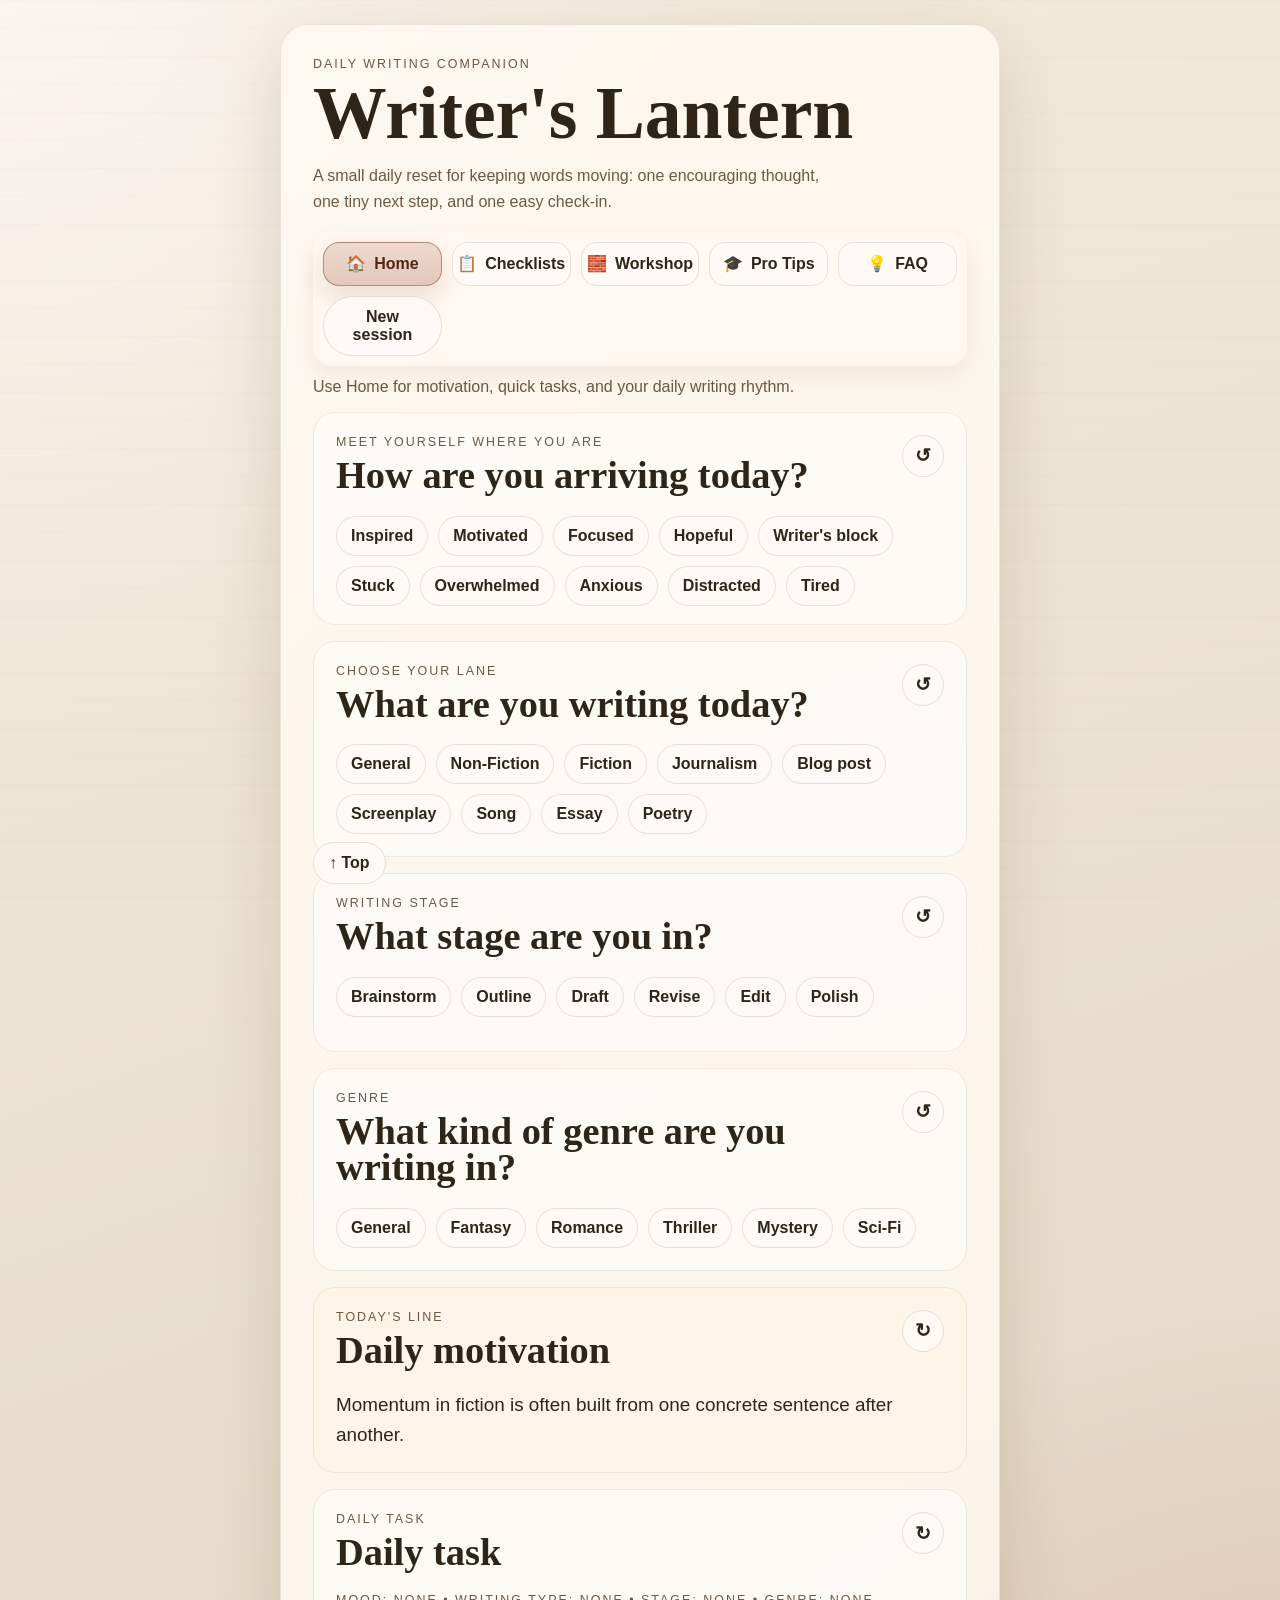
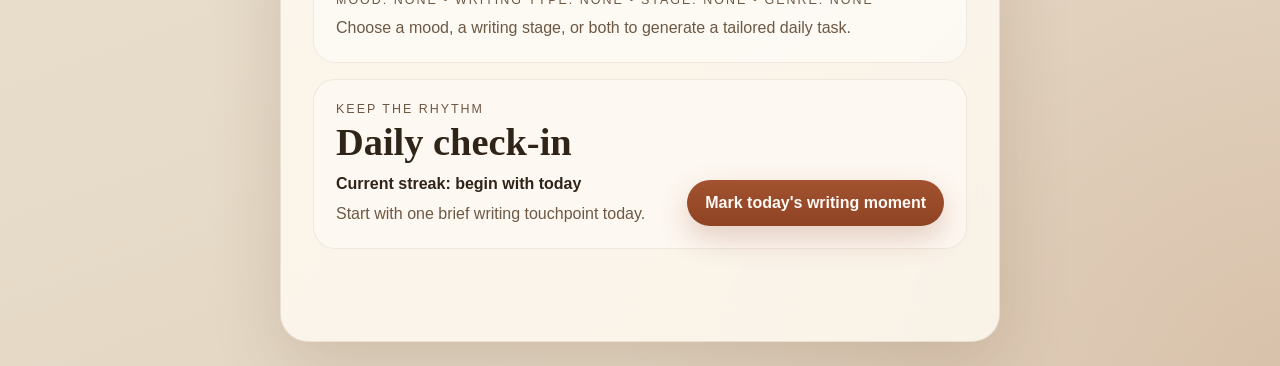
==== index.html @ 406cb82c "chore: lane-aware personalization, deeper checklists/builders, daily-task overhaul, reset button" ====
<!DOCTYPE html>
<html lang="en">
<head>
  <meta charset="UTF-8">
  <meta name="viewport" content="width=device-width, initial-scale=1.0">
  <title>Writer's Lantern</title>
  <style>
:root {
  --bg-top: #f4ecdf;
  --bg-bottom: #e2d5c1;
  --card: rgba(255, 250, 242, 0.82);
  --card-border: rgba(108, 78, 49, 0.12);
  --ink: #2f2418;
  --muted: #6d5843;
  --accent: #a2522f;
  --accent-strong: #8f4323;
  --panel: rgba(255, 255, 255, 0.46);
  --panel-strong: rgba(255, 244, 231, 0.78);
  --shadow: 0 24px 70px rgba(86, 52, 24, 0.16);
}
* { box-sizing: border-box; }
body {
  margin: 0;
  min-height: 100vh;
  font-family: "Avenir Next", "Segoe UI", sans-serif;
  color: var(--ink);
  background:
    radial-gradient(circle at top left, rgba(255, 255, 255, 0.5), transparent 32%),
    radial-gradient(circle at bottom right, rgba(162, 82, 47, 0.15), transparent 28%),
    linear-gradient(160deg, var(--bg-top), var(--bg-bottom));
}
body::before {
  content: "";
  position: fixed;
  inset: 0;
  pointer-events: none;
  background-image: linear-gradient(rgba(84, 60, 39, 0.04) 1px, transparent 1px);
  background-size: 100% 28px;
  opacity: 0.5;
}
.app-shell {
  min-height: 100vh;
  display: grid;
  place-items: center;
  padding: 24px;
}
.card {
  width: min(720px, 100%);
  padding: 32px;
  border: 1px solid var(--card-border);
  border-radius: 28px;
  background: var(--card);
  backdrop-filter: blur(16px);
  box-shadow: var(--shadow);
}
.eyebrow, .panel-label {
  margin: 0 0 8px;
  font-size: 0.78rem;
  letter-spacing: 0.16em;
  text-transform: uppercase;
  color: var(--muted);
}
h1, h2 {
  font-family: Georgia, "Times New Roman", serif;
  margin: 0;
  line-height: 0.95;
}
h1 { font-size: clamp(2.8rem, 7vw, 4.6rem); margin-bottom: 14px; }
h2 { font-size: clamp(1.8rem, 4.2vw, 2.4rem); margin-bottom: 10px; }
.intro, .motivation-message, .prompt-text, .streak-text, .checkin-note {
  margin: 0;
  line-height: 1.6;
  color: var(--ink);
}
.intro { max-width: 58ch; margin-bottom: 10px; color: var(--muted); }
.panel, .checkin-row {
  border-radius: 22px;
  padding: 22px;
  margin-top: 16px;
  border: 1px solid rgba(108, 78, 49, 0.1);
}
.top-nav {
  position: sticky;
  top: 12px;
  z-index: 20;
  display: grid;
  grid-template-columns: repeat(5, minmax(0, 1fr));
  gap: 10px;
  margin: 18px 0 12px;
  padding: 10px;
  border-radius: 20px;
  background: rgba(255, 248, 241, 0.88);
  backdrop-filter: blur(14px);
  box-shadow: 0 10px 24px rgba(86, 52, 24, 0.08);
}
.nav-button {
  border: 1px solid rgba(108, 78, 49, 0.14);
  border-radius: 16px;
  padding: 12px 10px;
  background: rgba(255, 250, 245, 0.9);
  color: var(--ink);
  font: inherit;
  font-weight: 700;
  cursor: pointer;
  display: flex;
  align-items: center;
  justify-content: center;
  gap: 8px;
  transition: transform 140ms ease, box-shadow 140ms ease, border-color 140ms ease, background 140ms ease;
}
.nav-button:hover,
.nav-button:focus-visible {
  transform: translateY(-1px);
  border-color: rgba(162, 82, 47, 0.4);
  box-shadow: 0 10px 24px rgba(86, 52, 24, 0.08);
}
.nav-button.is-active {
  background: linear-gradient(180deg, rgba(162, 82, 47, 0.18), rgba(143, 67, 35, 0.26));
  border-color: rgba(143, 67, 35, 0.5);
  color: #522915;
  box-shadow: 0 12px 26px rgba(143, 67, 35, 0.14);
}
.nav-icon {
  font-size: 1rem;
  line-height: 1;
}
.page-section { display: none; }
.page-section.is-active { display: block; }
.page-intro {
  margin: 10px 0 0;
  color: var(--muted);
}
.back-to-top {
  position: sticky;
  bottom: 16px;
  margin-top: 18px;
  margin-left: auto;
  display: inline-flex;
  align-items: center;
  justify-content: center;
  gap: 8px;
}
.panel-header-row {
  display: flex;
  align-items: start;
  justify-content: space-between;
  gap: 16px;
  margin-bottom: 12px;
}
.checklist-toggle {
  width: 100%;
  display: flex;
  align-items: center;
  justify-content: space-between;
  gap: 16px;
  border: 0;
  background: transparent;
  padding: 0;
  color: inherit;
  text-align: left;
  cursor: pointer;
}
.checklist-toggle-icon {
  font-size: 2rem;
  line-height: 1;
  color: var(--accent-strong);
}
.checklist-content {
  overflow: auto;
  transition: max-height 180ms ease, opacity 180ms ease, margin-top 180ms ease;
  max-height: 60vh;
  opacity: 1;
  margin-top: 12px;
  padding-right: 4px;
}
.checklist-content.is-collapsed {
  overflow: hidden;
  max-height: 0;
  opacity: 0;
  margin-top: 0;
  padding-right: 0;
}
.secondary-button, .genre-select {
  border: 1px solid rgba(108, 78, 49, 0.16);
  border-radius: 999px;
  background: rgba(255, 250, 245, 0.9);
  color: var(--ink);
  font: inherit;
}
.secondary-button {
  padding: 11px 15px;
  font-weight: 700;
  cursor: pointer;
}
.icon-button {
  width: 42px;
  height: 42px;
  min-width: 42px;
  display: inline-flex;
  align-items: center;
  justify-content: center;
  padding: 0;
  font-size: 1.2rem;
  line-height: 1;
}
.secondary-button:hover,
.secondary-button:focus-visible,
.genre-select:hover,
.genre-select:focus-visible,
.mood-button:hover,
.mood-button:focus-visible,
.mode-button:hover,
.mode-button:focus-visible,
.writing-type-button:hover,
.writing-type-button:focus-visible,
.genre-button:hover,
.genre-button:focus-visible {
  border-color: rgba(162, 82, 47, 0.45);
  box-shadow: 0 10px 24px rgba(86, 52, 24, 0.08);
}
.secondary-button:focus-visible,
.genre-select:focus-visible,
.mood-button:focus-visible,
.mode-button:focus-visible,
.writing-type-button:focus-visible,
.genre-button:focus-visible,
.checkin-button:focus-visible {
  outline: 3px solid rgba(162, 82, 47, 0.18);
  outline-offset: 2px;
}
.genre-select-wrap { display: flex; flex-direction: column; gap: 6px; min-width: 130px; }
.genre-label {
  font-size: 0.78rem;
  letter-spacing: 0.08em;
  text-transform: uppercase;
  color: var(--muted);
}
.genre-select { padding: 10px 14px; }
.checklist-sections { display: grid; gap: 14px; }
.checklist-group {
  padding: 16px;
  border-radius: 18px;
  background: rgba(255, 250, 245, 0.72);
  border: 1px solid rgba(108, 78, 49, 0.08);
}
.checklist-group-title { margin: 0 0 12px; font-size: 1.05rem; color: var(--ink); }
.checklist-items { display: grid; gap: 10px; }
.checklist-item {
  display: flex;
  gap: 10px;
  align-items: start;
  color: var(--muted);
  line-height: 1.45;
}
.checklist-item-rich span {
  display: grid;
  gap: 4px;
}
.checklist-help {
  display: block;
  color: var(--muted);
  font-size: 0.92rem;
  line-height: 1.45;
}
.checklist-reset-wrap {
  margin: 0 0 12px;
  display: flex;
  justify-content: flex-end;
  position: sticky;
  top: 0;
  z-index: 2;
  background: rgba(255, 250, 245, 0.92);
  padding-bottom: 8px;
}
.checklist-reset-button {
  padding: 9px 13px;
  font-size: 0.92rem;
}
.checklist-item input { margin-top: 3px; accent-color: var(--accent); }
.mood-panel { padding-bottom: 18px; }
.mood-picker { display: flex; flex-wrap: wrap; gap: 10px; }
.mood-button,
.mode-button,
.writing-type-button,
.genre-button {
  border: 1px solid rgba(108, 78, 49, 0.14);
  border-radius: 999px;
  padding: 10px 14px;
  background: rgba(255, 250, 245, 0.9);
  color: var(--ink);
  font: inherit;
  font-weight: 600;
  cursor: pointer;
  transition: transform 140ms ease, background 140ms ease, border-color 140ms ease, box-shadow 140ms ease;
}
.mood-button.is-active,
.mode-button.is-active,
.writing-type-button.is-active,
.genre-button.is-active {
  background: linear-gradient(180deg, rgba(162, 82, 47, 0.16), rgba(143, 67, 35, 0.22));
  border-color: rgba(143, 67, 35, 0.42);
}
.mode-note {
  margin-top: 12px;
}
.template-text {
  margin: 0;
  white-space: pre-line;
  color: var(--muted);
  line-height: 1.5;
}
.panel-highlight { background: var(--panel-strong); }
.panel-soft { background: var(--panel); }
.motivation-message { font-size: 1.18rem; }
.prompt-text { color: var(--muted); }
.checkin-row {
  display: flex;
  align-items: end;
  justify-content: space-between;
  gap: 18px;
  background: rgba(255, 250, 245, 0.72);
}
.streak-text { font-weight: 700; margin-bottom: 4px; }
.checkin-note { color: var(--muted); }
.checkin-button {
  border: 0;
  border-radius: 999px;
  padding: 14px 18px;
  min-width: 220px;
  font: inherit;
  font-weight: 700;
  color: #fffaf5;
  background: linear-gradient(180deg, var(--accent), var(--accent-strong));
  box-shadow: 0 12px 30px rgba(143, 67, 35, 0.24);
  cursor: pointer;
  transition: transform 140ms ease, box-shadow 140ms ease, opacity 140ms ease;
}
.checkin-button:hover:not(:disabled), .checkin-button:focus-visible:not(:disabled) {
  transform: translateY(-1px);
  box-shadow: 0 18px 34px rgba(143, 67, 35, 0.28);
}
.checkin-button:disabled { cursor: default; opacity: 0.72; }
@media (max-width: 720px) {
  .card { padding: 24px; }
  .top-nav { grid-template-columns: repeat(2, minmax(0, 1fr)); }
  .panel-header-row, .checkin-row { align-items: stretch; flex-direction: column; }
  .secondary-button:not(.icon-button), .checkin-button, .genre-select-wrap, .genre-select { width: 100%; min-width: 0; }
  .icon-button { align-self: flex-start; }
}
  </style>
</head>
<body>
  <main class="app-shell">
    <section class="card" aria-labelledby="app-title">
      <p class="eyebrow">Daily writing companion</p>
      <h1 id="app-title">Writer's Lantern</h1>
      <p class="intro">
        A small daily reset for keeping words moving: one encouraging thought, one tiny next step,
        and one easy check-in.
      </p>

      <nav class="top-nav" aria-label="App sections">
        <button class="nav-button is-active" type="button" data-page="home"><span class="nav-icon">🏠</span><span>Home</span></button>
        <button class="nav-button" type="button" data-page="checklists"><span class="nav-icon">📋</span><span>Checklists</span></button>
        <button class="nav-button" type="button" data-page="builders"><span class="nav-icon">🧱</span><span>Workshop</span></button>
        <button class="nav-button" type="button" data-page="protips"><span class="nav-icon">🎓</span><span>Pro Tips</span></button>
        <button class="nav-button" type="button" data-page="faq"><span class="nav-icon">💡</span><span>FAQ</span></button>
        <button id="clear-all-button" class="secondary-button" type="button" title="Clear all selections and collapse panels">New session</button>
      </nav>

      <section id="page-home" class="page-section is-active" aria-label="Home page">
        <p class="page-intro">Use Home for motivation, quick tasks, and your daily writing rhythm.</p>
        <section class="panel panel-soft mood-panel" aria-labelledby="mood-heading">
          <div class="panel-header-row">
            <div>
              <p class="panel-label">Meet yourself where you are</p>
              <h2 id="mood-heading">How are you arriving today?</h2>
            </div>
            <button id="mood-reset-button" class="secondary-button icon-button" type="button" aria-label="Clear selected mood" title="Clear selected mood">↺</button>
          </div>
          <div id="mood-picker" class="mood-picker" role="radiogroup" aria-label="Choose your writing mood">
            <button class="mood-button" type="button" data-mood="inspired">Inspired</button>
            <button class="mood-button" type="button" data-mood="motivated">Motivated</button>
            <button class="mood-button" type="button" data-mood="focused">Focused</button>
            <button class="mood-button" type="button" data-mood="hopeful">Hopeful</button>
            <button class="mood-button" type="button" data-mood="blocked">Writer's block</button>
            <button class="mood-button" type="button" data-mood="stuck">Stuck</button>
            <button class="mood-button" type="button" data-mood="overwhelmed">Overwhelmed</button>
            <button class="mood-button" type="button" data-mood="anxious">Anxious</button>
            <button class="mood-button" type="button" data-mood="distracted">Distracted</button>
            <button class="mood-button" type="button" data-mood="tired">Tired</button>
          </div>
        </section>

        <section class="panel panel-soft" aria-labelledby="writing-type-heading">
          <div class="panel-header-row">
            <div>
              <p class="panel-label">Choose your lane</p>
              <h2 id="writing-type-heading">What are you writing today?</h2>
            </div>
            <button id="writing-type-reset-button" class="secondary-button icon-button" type="button" aria-label="Clear selected writing type" title="Clear selected writing type">↺</button>
          </div>
          <div id="writing-type-picker" class="mood-picker" role="radiogroup" aria-label="Choose your writing type">
            <button class="writing-type-button" type="button" data-writing-type="general">General</button>
            <button class="writing-type-button" type="button" data-writing-type="nonfiction">Non-Fiction</button>
            <button class="writing-type-button" type="button" data-writing-type="fiction">Fiction</button>
            <button class="writing-type-button" type="button" data-writing-type="journalism">Journalism</button>
            <button class="writing-type-button" type="button" data-writing-type="blog">Blog post</button>
            <button class="writing-type-button" type="button" data-writing-type="screenplay">Screenplay</button>
            <button class="writing-type-button" type="button" data-writing-type="song">Song</button>
            <button class="writing-type-button" type="button" data-writing-type="essay">Essay</button>
            <button class="writing-type-button" type="button" data-writing-type="poetry">Poetry</button>
          </div>
        </section>

        <section class="panel panel-soft" aria-labelledby="mode-heading">
          <div class="panel-header-row">
            <div>
              <p class="panel-label">Writing stage</p>
              <h2 id="mode-heading">What stage are you in?</h2>
            </div>
            <button id="stage-reset-button" class="secondary-button icon-button" type="button" aria-label="Clear selected writing stage" title="Clear selected writing stage">↺</button>
          </div>
          <div id="mode-picker" class="mood-picker" role="radiogroup" aria-label="Choose your writing mode">
            <button class="mode-button" type="button" data-mode="brainstorm">Brainstorm</button>
            <button class="mode-button" type="button" data-mode="outline">Outline</button>
            <button class="mode-button" type="button" data-mode="draft">Draft</button>
            <button class="mode-button" type="button" data-mode="revise">Revise</button>
            <button class="mode-button" type="button" data-mode="edit">Edit</button>
            <button class="mode-button" type="button" data-mode="polish">Polish</button>
          </div>
          <p id="mode-note" class="prompt-text mode-note"></p>
        </section>

        <section class="panel panel-soft" aria-labelledby="genre-home-heading">
          <div class="panel-header-row">
            <div>
              <p class="panel-label">Genre</p>
              <h2 id="genre-home-heading">What kind of genre are you writing in?</h2>
            </div>
            <button id="genre-reset-button" class="secondary-button icon-button" type="button" aria-label="Clear selected genre" title="Clear selected genre">↺</button>
          </div>
          <div id="genre-picker" class="mood-picker" role="radiogroup" aria-label="Choose your genre">
            <button class="genre-button" type="button" data-genre="general">General</button>
            <button class="genre-button" type="button" data-genre="fantasy">Fantasy</button>
            <button class="genre-button" type="button" data-genre="romance">Romance</button>
            <button class="genre-button" type="button" data-genre="thriller">Thriller</button>
            <button class="genre-button" type="button" data-genre="mystery">Mystery</button>
            <button class="genre-button" type="button" data-genre="scifi">Sci-Fi</button>
          </div>
        </section>

        <section class="panel panel-highlight" aria-labelledby="motivation-heading">
          <div class="panel-header-row">
            <div>
              <p class="panel-label">Today's line</p>
              <h2 id="motivation-heading">Daily motivation</h2>
            </div>
            <button id="motivation-generate-button" class="secondary-button icon-button" type="button" aria-label="Generate another daily motivation" title="Generate another daily motivation">↻</button>
          </div>
          <p id="motivation-message" class="motivation-message">Choose a mood to generate today’s writer motivation.</p>
        </section>

        <section class="panel panel-soft" aria-labelledby="prompt-heading">
          <div class="panel-header-row">
            <div>
              <p class="panel-label">Daily task</p>
              <h2 id="prompt-heading">What to write next</h2>
            </div>
            <button id="generate-button" class="secondary-button icon-button" type="button" aria-label="Generate another nudge" title="Generate another nudge">↻</button>
          </div>
          <p id="quick-task-context" class="panel-label">Shaped by your mood, writing type, stage, and genre</p>
          <p id="writing-prompt" class="prompt-text"></p>
        </section>

        <section class="checkin-row" aria-labelledby="checkin-heading">
          <div>
            <p class="panel-label">Keep the rhythm</p>
            <h2 id="checkin-heading">Daily check-in</h2>
            <p id="streak-text" class="streak-text"></p>
            <p id="checkin-note" class="checkin-note"></p>
          </div>
          <button id="checkin-button" class="checkin-button" type="button">Mark today's writing moment</button>
        </section>
      </section>

      <section id="page-builders" class="page-section" aria-label="Builders page">
        <p class="page-intro">Use Workshop to build the core parts of what you're writing, one important step at a time.</p>

        <section class="panel panel-soft" aria-labelledby="story-builder-heading">
          <button id="story-builder-toggle" class="checklist-toggle" type="button" aria-expanded="false" aria-controls="story-builder-content">
            <span>
              <p class="panel-label">Story</p>
              <h2 id="story-builder-heading">Build your story</h2>
            </span>
            <span id="story-builder-toggle-icon" class="checklist-toggle-icon">+</span>
          </button>
          <div id="story-builder-content" class="checklist-content is-collapsed">
            <div id="story-builder-sections" class="checklist-sections"></div>
          </div>
        </section>

        <section class="panel panel-soft" aria-labelledby="character-builder-heading">
        <button id="character-builder-toggle" class="checklist-toggle" type="button" aria-expanded="false" aria-controls="character-builder-content">
          <span>
            <p class="panel-label">Character</p>
            <h2 id="character-builder-heading">Build your character</h2>
          </span>
          <span id="character-builder-toggle-icon" class="checklist-toggle-icon">+</span>
        </button>
        <div id="character-builder-content" class="checklist-content is-collapsed">
          <div id="character-builder-sections" class="checklist-sections"></div>
        </div>
      </section>

      <section class="panel panel-soft" aria-labelledby="scene-builder-heading">
        <button id="scene-builder-toggle" class="checklist-toggle" type="button" aria-expanded="false" aria-controls="scene-builder-content">
          <span>
            <p class="panel-label">Scene</p>
            <h2 id="scene-builder-heading">Build your scene</h2>
          </span>
          <span id="scene-builder-toggle-icon" class="checklist-toggle-icon">+</span>
        </button>
        <div id="scene-builder-content" class="checklist-content is-collapsed">
          <div id="scene-builder-sections" class="checklist-sections"></div>
        </div>
      </section>

      </section>

      <section id="page-checklists" class="page-section" aria-label="Checklists page">
        <p class="page-intro">Use Checklists to review the essentials of what you're writing so you do not miss important steps.</p>

        <section class="panel panel-soft" aria-labelledby="checklist-heading">
          <button id="checklist-toggle" class="checklist-toggle" type="button" aria-expanded="false" aria-controls="checklist-content">
            <span>
              <h2 id="checklist-heading">Writer's checklist</h2>
            </span>
            <span id="checklist-toggle-icon" class="checklist-toggle-icon">+</span>
          </button>
          <div id="checklist-content" class="checklist-content is-collapsed">
            <div id="checklist-sections" class="checklist-sections"></div>
          </div>
        </section>

        <section class="panel panel-soft" aria-labelledby="first-chapter-heading">
          <button id="first-chapter-toggle" class="checklist-toggle" type="button" aria-expanded="false" aria-controls="first-chapter-content">
            <span>
              <h2 id="first-chapter-heading">Opening</h2>
            </span>
            <span id="first-chapter-toggle-icon" class="checklist-toggle-icon">+</span>
          </button>
          <div id="first-chapter-content" class="checklist-content is-collapsed">
            <div id="first-chapter-sections" class="checklist-sections"></div>
          </div>
        </section>

        <section class="panel panel-soft" aria-labelledby="revision-checklist-heading">
          <button id="revision-checklist-toggle" class="checklist-toggle" type="button" aria-expanded="false" aria-controls="revision-checklist-content">
            <span>
              <h2 id="revision-checklist-heading">Revision</h2>
            </span>
            <span id="revision-checklist-toggle-icon" class="checklist-toggle-icon">+</span>
          </button>
          <div id="revision-checklist-content" class="checklist-content is-collapsed">
            <div id="revision-checklist-sections" class="checklist-sections"></div>
          </div>
        </section>

        <section class="panel panel-soft" aria-labelledby="plot-hole-heading">
          <button id="plot-hole-toggle" class="checklist-toggle" type="button" aria-expanded="false" aria-controls="plot-hole-content">
            <span>
              <h2 id="plot-hole-heading">Structure</h2>
            </span>
            <span id="plot-hole-toggle-icon" class="checklist-toggle-icon">+</span>
          </button>
          <div id="plot-hole-content" class="checklist-content is-collapsed">
            <div id="plot-hole-sections" class="checklist-sections"></div>
          </div>
        </section>

        <section class="panel panel-soft" aria-labelledby="character-consistency-heading">
          <button id="character-consistency-toggle" class="checklist-toggle" type="button" aria-expanded="false" aria-controls="character-consistency-content">
            <span>
              <h2 id="character-consistency-heading">Voice & consistency</h2>
            </span>
            <span id="character-consistency-toggle-icon" class="checklist-toggle-icon">+</span>
          </button>
          <div id="character-consistency-content" class="checklist-content is-collapsed">
            <div id="character-consistency-sections" class="checklist-sections"></div>
          </div>
        </section>
      </section>

      <section id="page-protips" class="page-section" aria-label="Pro tips page">
        <p class="page-intro">Use Pro Tips for professional craft advice and stronger starter templates.</p>

        <section class="panel panel-soft" aria-labelledby="template-heading">
          <button id="template-toggle" class="checklist-toggle" type="button" aria-expanded="false" aria-controls="template-content">
            <span>
              <p class="panel-label">Templates</p>
              <h2 id="template-heading">Professional starter templates</h2>
            </span>
            <span id="template-toggle-icon" class="checklist-toggle-icon">+</span>
          </button>
          <div id="template-content" class="checklist-content is-collapsed">
            <div id="template-sections" class="checklist-sections"></div>
          </div>
        </section>

        <section class="panel panel-soft" aria-labelledby="pro-tips-heading">
          <button id="pro-tips-toggle" class="checklist-toggle" type="button" aria-expanded="false" aria-controls="pro-tips-content">
            <span>
              <p class="panel-label">Professional craft</p>
              <h2 id="pro-tips-heading">Professional tips</h2>
            </span>
            <span id="pro-tips-toggle-icon" class="checklist-toggle-icon">+</span>
          </button>
          <div id="pro-tips-content" class="checklist-content is-collapsed">
            <div id="pro-tips-sections" class="checklist-sections"></div>
          </div>
        </section>

        <section class="panel panel-soft" aria-labelledby="craft-guide-heading">
          <button id="craft-guide-toggle" class="checklist-toggle" type="button" aria-expanded="false" aria-controls="craft-guide-content">
            <span>
              <p class="panel-label">Writing craft</p>
              <h2 id="craft-guide-heading">Grammar + style guide</h2>
            </span>
            <span id="craft-guide-toggle-icon" class="checklist-toggle-icon">+</span>
          </button>
          <div id="craft-guide-content" class="checklist-content is-collapsed">
            <div id="craft-guide-sections" class="checklist-sections"></div>
          </div>
        </section>
      </section>

      <section id="page-faq" class="page-section" aria-label="Help page">
        <p class="page-intro">Use Help like a support center: troubleshoot first, check unfamiliar terms, then browse common questions.</p>

        <section class="panel panel-soft" aria-labelledby="problem-heading">
          <button id="problem-toggle" class="checklist-toggle" type="button" aria-expanded="false" aria-controls="problem-content">
            <span>
              <p class="panel-label">Problems</p>
              <h2 id="problem-heading">I'm stuck because…</h2>
            </span>
            <span id="problem-toggle-icon" class="checklist-toggle-icon">+</span>
          </button>
          <div id="problem-content" class="checklist-content is-collapsed">
            <div id="problem-sections" class="checklist-sections"></div>
          </div>
        </section>

        <section class="panel panel-soft" aria-labelledby="terms-guide-heading">
          <button id="terms-guide-toggle" class="checklist-toggle" type="button" aria-expanded="false" aria-controls="terms-guide-content">
            <span>
              <p class="panel-label">Glossary</p>
              <h2 id="terms-guide-heading">Common terms</h2>
            </span>
            <span id="terms-guide-toggle-icon" class="checklist-toggle-icon">+</span>
          </button>
          <div id="terms-guide-content" class="checklist-content is-collapsed">
            <div id="terms-guide-sections" class="checklist-sections"></div>
          </div>
        </section>

        <section class="panel panel-soft" aria-labelledby="faq-heading">
          <button id="faq-toggle" class="checklist-toggle" type="button" aria-expanded="false" aria-controls="faq-content">
            <span>
              <p class="panel-label">Quick answers</p>
              <h2 id="faq-heading">FAQ</h2>
            </span>
            <span id="faq-toggle-icon" class="checklist-toggle-icon">+</span>
          </button>
          <div id="faq-content" class="checklist-content is-collapsed">
            <div id="faq-sections" class="checklist-sections"></div>
          </div>
        </section>

      </section>

      <button id="back-to-top" class="secondary-button back-to-top" type="button">↑ Top</button>
    </section>
  </main>

  <script>
window.WRITER_LANTERN_DATA = {
  motivations: [
    "A page does not need brilliance first. It needs existence first.",
    "A small scene written today does more for your novel than a perfect plan postponed again.",
    "Consistency teaches the story that you are coming back for it.",
    "Ten honest minutes can reopen a book that felt shut.",
    "Momentum in fiction is often built from one concrete sentence after another.",
    "The draft only asks for contact today, not completion.",
    "Writers keep faith with a project by returning before they feel fully ready.",
    "A tiny win still counts as proof that the work is alive.",
    "You do not need a breakthrough to make progress. You need a next line.",
    "Habit is a quieter engine than inspiration, but it carries books farther."
  ],
  moodMotivations: {
    stuck: [
      "If you feel stuck, shrink the doorway. Enter with one sentence, not a solution.",
      "Being stuck usually means the story needs movement, not judgment.",
      "You do not have to solve the whole chapter. Unblock one beat.",
      "Professional writers often move forward before they feel certain. Certainty usually arrives after motion.",
      "If the book feels foggy, return to one clear desire, one obstacle, one consequence.",
      "A scene can restart with a single choice. Find the choice and the page will usually reopen.",
      "When you feel trapped, make the story more specific, not more complicated.",
      "The next useful sentence is usually simpler than the one you are waiting for."
    ],
    tired: [
      "A tired writing day can still hold one honest paragraph.",
      "Low energy does not cancel the work. It just changes the size of today's win.",
      "When tired, aim for contact with the story, not intensity.",
      "Many books are finished by writers who learned to work in small, repeatable units.",
      "You do not need a marathon session today. You need a return.",
      "A little progress made calmly is worth more than an ideal session that never happens.",
      "Protect the habit on low-energy days; the bigger days can build on it later.",
      "Some of the best drafting advice is boring and true: sit down, do a little, come back tomorrow."
    ],
    ready: [
      "Use your momentum before perfection starts negotiating with it.",
      "When you're ready, go straight to the live wire in the scene.",
      "This is a good day to be brave before you are polished.",
      "Momentum is precious. Spend it on the page, not on worrying whether the page deserves it.",
      "Go where the pressure is highest. Strong fiction usually lives there.",
      "If you have energy today, draft the scene that changes the story's direction.",
      "A strong writing day is a good time to deepen conflict, sharpen desire, and raise stakes.",
      "Professional-level work often comes from following energy toward the most alive part of the book."
    ],
    anxious: [
      "Anxiety gets quieter once the page becomes specific.",
      "You are allowed to write badly while finding the true version.",
      "Give the fear a smaller target: one paragraph, one choice, one image.",
      "Drafting and judging are different jobs. Let drafting win for the next few minutes.",
      "You are not trying to prove you can write a whole book right now. You are writing one workable moment.",
      "Many bestselling books began as imperfect pages protected from early criticism.",
      "When the pressure spikes, narrow the task until it feels safe enough to begin.",
      "Fear often fades when the character's problem becomes more important than your self-consciousness."
    ],
    overwhelmed: [
      "When everything feels too big, reduce the work to one clear move.",
      "Overwhelm often means the task is blurry. Make it smaller and sharper.",
      "You do not need to hold the whole book at once. Hold the next beat.",
      "A useful writing day can begin with one decision, not ten.",
      "Professional progress often comes from narrowing scope before rebuilding momentum."
    ],
    uninspired: [
      "Inspiration is helpful, but return is stronger.",
      "You can write your way into interest by making the moment more specific.",
      "Curiosity often appears after the work starts, not before.",
      "If the spark is low, look for friction, surprise, or contradiction on the page.",
      "Books are often built by craft on the days mood does not cooperate."
    ],
    distracted: [
      "A distracted day needs a narrower doorway, not a harsher voice.",
      "Choose one task the brain can actually hold and finish that first.",
      "Attention returns faster when the next action is concrete.",
      "Do one clean unit of work before deciding the day is lost.",
      "A focused five minutes still counts."
    ],
    inspired: [
      "Inspiration is easiest to keep when you spend it on the page quickly.",
      "An inspired day is a good day to chase the image, conflict, or scene with the most life in it.",
      "Use inspiration before perfection starts slowing it down.",
      "When the spark is there, go straight to the part of the story that feels most alive.",
      "Inspiration becomes progress when it turns into concrete pages."
    ],
    motivated: [
      "Motivation is most useful when it becomes a clear next step.",
      "A motivated writing day is a good day to move the story, not just think about it.",
      "Use motivation on the work that matters most before it gets scattered.",
      "Momentum grows when motivation meets a specific task.",
      "Let today be about progress, not just intention."
    ],
    focused: [
      "Focus is a gift—spend it on the part of the book that most needs clarity or pressure.",
      "A focused day is a good day to make one important part of the story stronger.",
      "Use concentration on the scene, beat, or passage that will move the book most.",
      "Focused work often comes from choosing one target and staying with it.",
      "When focus is available, use it on the work with the highest story value."
    ],
    hopeful: [
      "Hope is fuel. Use it to move the story one real step forward.",
      "A hopeful writing day is a good day to reconnect with the promise of the book.",
      "Let optimism make you brave enough to begin, not precious enough to stall.",
      "Return to what made you love the idea in the first place.",
      "Hope works best when it becomes action on the page."
    ]
  },
  moodPrompts: {
    stuck: [
      "Write one sentence about what is blocking the scene, then write the next thing that physically happens.",
      "Skip the beginning and write the most change-filled moment first.",
      "Let one character say the thing everyone in the scene is avoiding.",
      "Name the protagonist's scene goal, then write the force pushing against it.",
      "If the plot feels frozen, introduce a deadline, interruption, or unwanted arrival.",
      "Draft the turning point first. Build the setup later.",
      "Ask what would make this moment worse, then put that on the page.",
      "Force a decision: choose, refuse, confess, run, hide, or attack.",
      "Write the next irreversible action, not the next explanation."
    ],
    tired: [
      "Write only three sentences: where your character is, what they want, what interrupts them.",
      "Add one sensory detail and one action beat to your current draft, then stop if you want.",
      "Set a two-minute timer and write a very rough version of the next paragraph.",
      "Write the simplest possible scene summary, then turn one line into prose.",
      "Describe the room, the mood, and the problem in under five lines.",
      "Write one line of dialogue, one reaction, and one consequence.",
      "Open your draft and only fix clarity: who, what, where.",
      "Give yourself permission to write a placeholder version of the next scene.",
      "Write the smallest useful piece of the book you can finish today."
    ],
    ready: [
      "Jump straight into the sharpest moment you've been saving and draft it before you overthink it.",
      "Write the next scene as fast as you can for five minutes without correcting anything.",
      "Raise the pressure with a new complication in the next paragraph.",
      "Draft a scene where the protagonist wants something badly and cannot get it cleanly.",
      "Write the moment that changes how the character sees the problem.",
      "Add a stronger reversal than you first planned.",
      "Write the confrontation your story has been promising.",
      "Let a hidden motive surface on the page today.",
      "Draft the version that risks being bolder than your outline."
    ],
    anxious: [
      "Write a deliberately imperfect paragraph and forbid yourself from fixing it yet.",
      "Name one concrete thing your character can see, touch, and fear right now, then build from there.",
      "Reduce the task to one exchange of dialogue and let that be enough for today.",
      "Write what happens in plain, almost clumsy language. Style can come later.",
      "Give the scene one anchor: where are we, who is here, what is wrong.",
      "Write a version that only you will ever see. Make it useful, not impressive.",
      "Focus on cause and effect: this happens, so that happens, so this choice follows.",
      "Let the character carry the emotional weight so you do not have to carry all of it as the writer."
    ],
    overwhelmed: [
      "List the next three steps, then do only step one.",
      "Choose one scene problem and write a rough fix in four lines.",
      "Write the simplest possible version of the next scene without polish.",
      "Reduce the task to who wants what, what blocks them, and what changes.",
      "Open the draft and add one concrete choice the protagonist must make."
    ],
    blocked: [
      "Write one sentence about why this part feels blocked, then write the next concrete thing that happens anyway.",
      "Skip the beginning and write the first moment where something changes.",
      "Name the problem in the scene, then write one move that makes it worse.",
      "Write the line your character has been avoiding, then follow the consequence.",
      "Lower the bar: write the rough, unsolved version just to reopen the page."
    ],
    distracted: [
      "Write one clean paragraph with no multitasking and then decide what comes next.",
      "Set a tiny target: one exchange, one beat, one image.",
      "Choose the next action in the scene and write only that action.",
      "Summarize the scene in one sentence, then expand that sentence into three.",
      "Write for three focused minutes with the goal of clarity, not volume."
    ],
    curious: [
      "Follow the question that interests you most about the character and write toward it.",
      "Write a discovery paragraph about what your protagonist really fears here.",
      "Let the setting reveal a secret that changes how the scene feels.",
      "Write the scene beat you are most interested in before anything else.",
      "Ask 'what if this goes differently than planned?' and draft the answer."
    ],
    excited: [
      "Write the scene you are most excited about before anything else.",
      "Use your energy on the beat with the most conflict or payoff.",
      "Draft the big turn, reveal, or confrontation while the charge is there.",
      "Write fast toward the moment the story changes shape.",
      "Let excitement push you into bold choices instead of cautious ones."
    ],
    confident: [
      "Write the scene in the boldest clean version you can imagine.",
      "Choose the stronger conflict and commit to it.",
      "Write the confrontation you know the book has been building toward.",
      "Cut hesitation from the page and let the character act decisively.",
      "Draft the scene as if you trust your instincts to land it."
    ],
    hopeful: [
      "Write the next scene as proof that this book can move.",
      "Return to the emotional promise that made you want to tell this story.",
      "Write one scene that gives the reader a reason to care more deeply.",
      "Choose the next meaningful step instead of the perfect one.",
      "Write toward the payoff you most want to earn."
    ]
  },
  prompts: [
    "Write three sentences describing what your protagonist wants in this exact moment.",
    "Draft only the first exchange of dialogue in the next scene. Stop after four lines.",
    "List five sensory details from your story world, then turn one into a sentence.",
    "Write the sentence your narrator has been avoiding.",
    "Give a side character one surprising opinion and let it appear on the page.",
    "Open your draft and add a single concrete obstacle to the current scene.",
    "Write a messy version of the transition you've been skipping.",
    "Choose one image, object, or gesture and build a paragraph around it.",
    "Set a five-minute timer and write the next action beat without editing.",
    "Finish this line: 'The trouble began when...'"
  ],
  checklist: {
    general: [
      { title: "Core story", items: [
        { label: "Who is the protagonist, and why are they the right person to follow?", help: "The lead should be emotionally exposed to the conflict, not just present for it." },
        { label: "What do they want in concrete terms?", help: "A clear want makes plotting easier because the character can pursue, fail, adapt, and try again." },
        { label: "Why now?", help: "Pressure creates story. If the protagonist could safely wait, the premise may not be urgent enough yet." },
        { label: "What stands in their way externally?", help: "External opposition gives the story friction on the page." },
        { label: "What stands in their way internally?", help: "Internal resistance gives the story depth and helps create an arc." },
        { label: "What happens if they fail?", help: "Stakes should matter practically and emotionally, not just in abstract terms." },
        { label: "Why should the reader care?", help: "Compelling stories usually connect a human vulnerability to a meaningful problem." },
        { label: "Can you pitch the story cleanly?", help: "If the pitch is vague, the premise may still need sharpening." }
      ] },
      { title: "Five W foundation", items: [
        { label: "Who is the story really about?", help: "This is the emotional center of the book, not just the person with the most page time." },
        { label: "What is happening that disrupts normal life?", help: "Story usually begins when the old balance can no longer hold." },
        { label: "When does it take place, and why does that matter?", help: "Time period, season, age, or timing pressure can shape everything from tone to stakes." },
        { label: "Where does it take place, and how does place create pressure?", help: "Setting should create opportunity, danger, limitation, or meaning—not just scenery." },
        { label: "Why does this story need to happen to this character?", help: "The story should feel personally fitted to the protagonist, not generically transferable." }
      ] },
      { title: "World and setup", items: [
        { label: "What makes the setting feel distinct?", help: "A setting becomes memorable when it shapes mood, behavior, and conflict." },
        { label: "What pressures come with the time and place?", help: "Historical, social, seasonal, political, or cultural realities can sharpen the story." },
        { label: "What rules matter in this world?", help: "Readers do not need every rule up front, but the important ones should stay consistent." },
        { label: "What tone or promise does the opening make?", help: "The beginning teaches the reader how to read the rest of the book." },
        { label: "What is normal before the story breaks?", help: "Knowing the old normal helps the disruption feel meaningful." },
        { label: "What detail makes the world feel lived in?", help: "Specific, grounded details often do more than large blocks of explanation." }
      ] },
      { title: "Character engine", items: [
        { label: "What flaw, wound, fear, or misbelief drives the protagonist?", help: "Internal pressure gives the plot emotional force." },
        { label: "What strength keeps the reader invested?", help: "Readers can follow difficult characters if there is something vital, human, or compelling in them." },
        { label: "Who pressures the protagonist to change?", help: "Change often happens because relationships and conflict keep forcing the issue." },
        { label: "Who helps them, and what does that person want?", help: "Helpful characters feel more real when they have their own motives too." },
        { label: "Who opposes them, and why is that opposition painful?", help: "Opposition is strongest when it hurts personally, not just strategically." },
        { label: "What change is earned by the end?", help: "A convincing arc is built through decisions and consequence, not only realization." }
      ] },
      { title: "Plot and structure", items: [
        { label: "What incident kicks the story into motion?", help: "This is the disruption that makes the old normal unsustainable." },
        { label: "What early decision locks the protagonist in?", help: "Stories gain force when the lead commits in a way that carries consequence." },
        { label: "What midpoint changes the situation?", help: "A midpoint often raises cost, changes understanding, or flips power." },
        { label: "What is the darkest moment?", help: "This should feel like true loss, not just a temporary inconvenience." },
        { label: "What must be risked in the climax?", help: "The final confrontation should demand something meaningful." },
        { label: "What payoff does the ending deliver?", help: "A strong ending resolves what the story has been promising emotionally and dramatically." }
      ] },
      { title: "Scene checklist", items: [
        { label: "Does the scene have a clear dramatic point?", help: "Scenes should do more than deliver information—they should create movement, pressure, or change." },
        { label: "Who wants what right now?", help: "A scene becomes easier to write and revise when desire is concrete." },
        { label: "What conflict or subtext is present?", help: "Agreement alone rarely creates interesting scene energy." },
        { label: "What changes by the end?", help: "Knowledge, trust, danger, power, or emotion should shift in some way." },
        { label: "Does this scene create consequence?", help: "A strong scene leaves a mark on the story that later scenes must carry." },
        { label: "Can exposition become action or tension?", help: "Readers usually absorb information more eagerly when it is attached to pressure." }
      ] },
      { title: "Drafting habits", items: [
        { label: "Do you know tomorrow's next scene before stopping?", help: "This lowers friction when you return to the draft." },
        { label: "Do you have a repeatable writing rhythm?", help: "Consistency is often more powerful than rare bursts of inspiration." },
        { label: "Are you drafting before over-editing?", help: "Many books stall because revision begins before enough draft exists to revise." },
        { label: "Do you know what counts as a small win?", help: "A project becomes easier to sustain when progress can still count on low-energy days." },
        { label: "Are you protecting momentum on hard days?", help: "The goal is often to keep contact with the work, not to perform brilliantly every time." }
      ] },
      { title: "Revision pass", items: [
        { label: "Is the opening making the right promise?", help: "The beginning should signal the kind of story and emotional experience the reader is entering." },
        { label: "Does the middle escalate instead of repeat?", help: "Middle sections often weaken when conflict circles instead of deepening." },
        { label: "Are stakes clear, personal, and rising?", help: "Readers stay invested when consequences feel increasingly costly." },
        { label: "Do characters act from pressure and desire?", help: "Behavior should feel driven by who they are and what the story is doing to them." },
        { label: "Are reveals earned?", help: "Surprises land better when earlier material quietly prepared them." },
        { label: "Does the ending answer the book's emotional question?", help: "A satisfying ending resolves more than plot; it resolves the story's deeper emotional promise." }
      ] }
    ],
    fantasy: [
      { title: "Fantasy essentials", items: [
        { label: "What makes the world feel distinct from ours?", help: "Difference should come from lived rules, values, dangers, or wonders—not only names and scenery." },
        { label: "What are the rules, limits, and cost of magic?", help: "Magic feels stronger when it creates constraints and consequences, not just solutions." },
        { label: "Who holds power, and what does that cost others?", help: "Power structures create tension, inequality, and story pressure." },
        { label: "What history or myth matters now?", help: "Backstory becomes useful when it affects present conflict." },
        { label: "What everyday detail makes the world believable?", help: "Small lived-in details often sell a world better than grand exposition." },
        { label: "How does the world pressure the protagonist personally?", help: "The setting should complicate the hero's life, not just decorate it." }
      ] },
      { title: "Fantasy promise", items: [
        { label: "What wonder is the reader coming for?", help: "Fantasy readers often want awe, scale, mystery, magic, or mythic texture relatively early." },
        { label: "What danger balances that wonder?", help: "Wonder without consequence can feel weightless; danger gives fantasy momentum." },
        { label: "What lore actually matters to the plot?", help: "Worldbuilding is strongest when it changes decisions, stakes, or conflict." },
        { label: "Are you over-explaining too early?", help: "Readers often care more about drama first and lore second." }
      ] }
    ],
    romance: [
      { title: "Romance essentials", items: [
        { label: "Who are the two central love interests?", help: "Both should feel like full people, not one fully drawn character and one reward." },
        { label: "Why are they drawn to each other?", help: "Chemistry should be felt in scene, not only stated in summary." },
        { label: "What keeps them apart?", help: "The obstacle should feel emotionally or practically strong enough to matter." },
        { label: "What scenes prove the relationship is changing?", help: "Romance grows through action, vulnerability, conflict, and choice." },
        { label: "What vulnerability does each character hide?", help: "Romantic tension deepens when intimacy threatens emotional defenses." },
        { label: "What ending payoff is expected?", help: "Romance readers usually want the relationship ending to feel earned and central." }
      ] },
      { title: "Romance progression", items: [
        { label: "Is there clear chemistry in the lyric?", help: "Attraction should be dramatized in the lines and emotional movement, not only summarized." },
        { label: "Is there meaningful tension?", help: "The obstacle should create emotional pressure, not just stall the inevitable." },
        { label: "Do both characters change because of the relationship?", help: "The relationship should transform both sides in some way." },
        { label: "Does the conflict truly threaten the bond?", help: "If the conflict feels thin, the romance can lose urgency and payoff." }
      ] }
    ],
    thriller: [
      { title: "Thriller essentials", items: [
        { label: "What urgent threat drives the story?", help: "Thrillers usually work best when danger is active, immediate, and difficult to ignore." },
        { label: "Why is there time pressure?", help: "A clock sharpens tension by making delay costly." },
        { label: "Who is hunting, hiding, or lying?", help: "Uncertainty and pursuit help thrillers sustain momentum." },
        { label: "What escalation makes the danger personal?", help: "Readers care more when threat hits identity, love, family, guilt, or survival directly." },
        { label: "What turn makes the protagonist less safe than before?", help: "A strong thriller often keeps taking safety away." },
        { label: "What information changes the reader's understanding?", help: "Revelations should deepen danger without collapsing suspense too early." }
      ] },
      { title: "Thriller tension", items: ["Does each sequence increase pressure rather than reset it?", "Are consequences immediate and concrete, not vague future risks?", "Does the antagonist or opposing force feel capable, active, and hard to escape?", "Is the protagonist forced into harder, riskier, more morally difficult choices?" ] }
    ],
    mystery: [
      { title: "Mystery essentials", items: [
        { label: "What is the central question or crime?", help: "The mystery must be compelling enough that the reader wants the answer for more than pure information." },
        { label: "Who has motive, means, and opportunity?", help: "A mystery gets stronger when several plausible possibilities feel truly alive." },
        { label: "What clues are fair to the reader?", help: "The solution should feel traceable in hindsight, not hidden offstage." },
        { label: "What false lead complicates the case?", help: "Misdirection works best when it arises naturally from character, evidence, or assumption." },
        { label: "What is hidden, and why has it stayed hidden?", help: "Concealment should make sense within the story world, not just serve surprise." },

        { label: "Does the solution feel surprising but inevitable?", help: "That balance is one of the strongest satisfactions in mystery." }
      ] },
      { title: "Mystery fairness", items: [
        { label: "Have you planted enough evidence before the reveal?", help: "Fair-play mystery depends on groundwork the reader could have noticed." },
        { label: "Are suspects distinct and memorable?", help: "Readers need to track possibilities without confusion." },
        { label: "Does each clue change the investigation?", help: "Clues should move the case, not simply sit there as trivia." },
        { label: "Is the investigator emotionally involved enough to carry the book?", help: "Even puzzle-driven stories need a human center strong enough to sustain scenes." }
      ] }
    ],
    scifi: [
      { title: "Sci-Fi essentials", items: [
        { label: "What idea powers the premise?", help: "The speculative element should be interesting enough to drive conflict, not just decorate the setting." },
        { label: "How does it change ordinary life or society?", help: "Sci-fi feels richer when the idea affects daily behavior, institutions, and power." },
        { label: "What are the consequences or ethical costs?", help: "Interesting science fiction often asks who benefits, who suffers, and what gets distorted." },
        { label: "What wonder or disruption will the reader feel?", help: "Speculative fiction should offer either awe, unease, discovery, or transformation." },
        { label: "What problem exists only because of this idea?", help: "A premise feels more original when the conflict could not simply be swapped into another genre unchanged." },
        { label: "What human conflict keeps it grounded?", help: "Readers stay for people under pressure, not only for concepts." }
      ] },
      { title: "Sci-Fi promise", items: ["Is the speculative element understandable enough to follow without flattening into lecture?", "Are the consequences dramatized on the page, not only explained in exposition?", "Does the world feel coherent when characters are under pressure?", "What question about humanity, society, identity, or power does the premise explore?" ] }
    ]
  }
};

(function () {
  var storageKey = "writers-lantern-state";
  var defaultMood = "";
  var defaultWritingType = "";
  var defaultGenre = "";
  var data = window.WRITER_LANTERN_DATA || { motivations: [], moodMotivations: {}, moodPrompts: {}, prompts: [], checklist: {} };

  function getTodayKey() {
    var now = new Date();
    return now.getFullYear() + "-" + String(now.getMonth() + 1).padStart(2, "0") + "-" + String(now.getDate()).padStart(2, "0");
  }

  function getDayNumber(dateKey) {
    return Math.floor(new Date(dateKey + "T00:00:00").getTime() / 86400000);
  }

  function getRotatingItem(items, offset, extraStep) {
    if (!items || !items.length) return "";
    var dayNumber = getDayNumber(getTodayKey());
    var index = Math.abs(dayNumber + offset + (extraStep || 0)) % items.length;
    return items[index];
  }

  function loadState() {
    try {
      var raw = localStorage.getItem(storageKey);
      if (!raw) {
        return { streak: 0, lastCheckIn: "", mood: defaultMood, writingType: defaultWritingType, mode: "", genre: defaultGenre, page: "home", promptIndex: 0, motivationIndex: 0, checklistOpen: false, templateOpen: false, storyBuilderOpen: false, characterBuilderOpen: false, sceneBuilderOpen: false, firstChapterOpen: false, revisionChecklistOpen: false, plotHoleOpen: false, characterConsistencyOpen: false, problemOpen: false, faqOpen: false, craftGuideOpen: false, termsGuideOpen: false, proTipsOpen: false, completed: {} };
      }
      var parsed = JSON.parse(raw);
      return {
        streak: Number(parsed.streak) || 0,
        lastCheckIn: parsed.lastCheckIn || "",
        mood: Object.prototype.hasOwnProperty.call(parsed, "mood") ? parsed.mood : defaultMood,
        writingType: Object.prototype.hasOwnProperty.call(parsed, "writingType") ? parsed.writingType : defaultWritingType,
        mode: Object.prototype.hasOwnProperty.call(parsed, "mode") ? parsed.mode : "",
        genre: Object.prototype.hasOwnProperty.call(parsed, "genre") ? parsed.genre : defaultGenre,
        page: parsed.page || "home",
        promptIndex: Number(parsed.promptIndex) || 0,
        motivationIndex: Number(parsed.motivationIndex) || 0,
        checklistOpen: Boolean(parsed.checklistOpen),
        templateOpen: Boolean(parsed.templateOpen),
        storyBuilderOpen: Boolean(parsed.storyBuilderOpen),
        characterBuilderOpen: Boolean(parsed.characterBuilderOpen),
        sceneBuilderOpen: Boolean(parsed.sceneBuilderOpen),
        firstChapterOpen: Boolean(parsed.firstChapterOpen),
        revisionChecklistOpen: Boolean(parsed.revisionChecklistOpen),
        plotHoleOpen: Boolean(parsed.plotHoleOpen),
        characterConsistencyOpen: Boolean(parsed.characterConsistencyOpen),
        problemOpen: Boolean(parsed.problemOpen),
        faqOpen: Boolean(parsed.faqOpen),
        craftGuideOpen: Boolean(parsed.craftGuideOpen),
        termsGuideOpen: Boolean(parsed.termsGuideOpen),
        proTipsOpen: Boolean(parsed.proTipsOpen),
        completed: parsed.completed || {}
      };
    } catch (error) {
      return { streak: 0, lastCheckIn: "", mood: defaultMood, writingType: defaultWritingType, mode: "", genre: defaultGenre, page: "home", promptIndex: 0, motivationIndex: 0, checklistOpen: false, templateOpen: false, storyBuilderOpen: false, characterBuilderOpen: false, sceneBuilderOpen: false, firstChapterOpen: false, revisionChecklistOpen: false, plotHoleOpen: false, characterConsistencyOpen: false, problemOpen: false, faqOpen: false, craftGuideOpen: false, termsGuideOpen: false, proTipsOpen: false, completed: {} };
    }
  }

  function saveState(state) {
    localStorage.setItem(storageKey, JSON.stringify(state));
  }

  function getMoodMessage(state) {
    var items = state.mood ? (data.moodMotivations[state.mood] || data.motivations) : data.motivations;
    return getRotatingItem(items, 1, state.motivationIndex || 0);
  }

  function getModePromptPool(state) {
    var byMode = {
      brainstorm: [
        "List three possible next moves for the story, then circle the one with the highest conflict.",
        "Ask a stronger what-if question and write three consequences it would create.",
        "Generate three complications that would make the protagonist's goal harder and more personal.",
        "Write down the image, conflict, or relationship with the most energy right now.",
        "Brainstorm the least obvious but still believable version of the next major turning point.",
        "List three things your protagonist could lose if the story gets worse.",
        "Brainstorm one secret, one lie, and one pressure point that could deepen the plot."
      ],
      outline: [
        "Write a one-line premise using protagonist + desire + obstacle + stakes.",
        "List the opening disturbance, midpoint shift, darkest moment, and ending payoff.",
        "Write one line for each major turning point in your piece.",
        "Define your protagonist's want, need, fear, and flaw in four lines.",
        "Summarize the piece as setup, development, resolution."
      ],
      draft: [
        "Draft a scene where the protagonist wants something and cannot get it cleanly.",
        "Write forward for five minutes without correcting anything.",
        "Give this scene a sharper reversal before it ends.",
        "Add conflict to the current conversation instead of more explanation.",
        "Write the consequence of the last important choice.",
        "Start with the line of tension instead of warming up the scene.",
        "Write one decision, one reaction, and one consequence before stopping.",
        "Draft the version of the scene that feels slightly too bold."
      ],
      revise: [
        "Read the last scene and cut anything that repeats information the reader already knows.",
        "Underline the protagonist's goal in the scene. If it is unclear, revise for clarity.",
        "Check whether the scene changes something meaningful. If not, combine, cut, or escalate.",
        "Replace one paragraph of explanation with action, dialogue, or image.",
        "Sharpen the ending line of a chapter so it pulls the reader forward.",
        "Find one place where the stakes are vague and make them specific.",
        "Revise one scene so cause and effect are clearer from beat to beat."
      ],
      edit: [
        "Tighten one paragraph for clarity, precision, and stronger verbs.",
        "Cut filler words and repetition from one page.",
        "Check one conversation for voice, tension, and unnecessary lines.",
        "Make one scene easier to visualize with cleaner detail.",
        "Edit one chapter only for readability and sentence control.",
        "Replace one weak verb chain with cleaner, more precise action.",
        "Trim one paragraph until only the necessary and vivid words remain."
      ],
      polish: [
        "Refine one key paragraph for rhythm and emotional impact.",
        "Strengthen a chapter ending so it feels memorable and inevitable.",
        "Sharpen imagery in one scene without overwriting it.",
        "Make one important line sound more precise and alive.",
        "Do a final pass on one page for flow, tone, and confidence.",
        "Polish one paragraph so every sentence earns its place.",
        "Refine a line of dialogue until it sounds inevitable for that character."
      ]
    };
    return byMode[state.mode] || byMode.draft;
  }

  function getGenrePromptPool(state) {
    if (!state.genre) {
      return [];
    }

    var byGenre = {
      fantasy: {
        brainstorm: [
          "Brainstorm three fantasy-specific pressures: a magic cost, a political danger, and a mythic consequence.",
          "List three world details that could make your premise feel unmistakably fantasy.",
          "Ask what wonder the reader is coming for and what danger should balance it."
        ],
        outline: [
          "Map where the worldbuilding changes the plot instead of only decorating it.",
          "Outline one major turning point created by magic, prophecy, or power structure.",
          "Define the rule or cost that will matter most in the climax."
        ],
        draft: [
          "Write a moment where wonder and danger appear in the same beat.",
          "Let the setting reveal a cost of magic or power.",
          "Draft a scene where the world itself makes the protagonist's goal harder."
        ],
        revise: [
          "Check whether your worldbuilding creates pressure on the plot instead of sitting in the background.",
          "Revise one scene so the fantasy element affects character choice more clearly.",
          "Cut lore that does not change conflict, stakes, or atmosphere."
        ],
        edit: [
          "Tighten one paragraph of worldbuilding so it feels vivid instead of explanatory.",
          "Sharpen a fantasy detail with stronger sensory language and clearer consequence.",
          "Edit a passage so the rules feel precise without overexplaining them."
        ],
        polish: [
          "Polish one worldbuilding passage so it feels immersive, precise, and alive.",
          "Refine a magical or mythic image so it carries more atmosphere without overwriting.",
          "Strengthen one paragraph where wonder should linger in the reader's mind."
        ]
      },
      romance: {
        brainstorm: [
          "Brainstorm three emotional obstacles that could keep the love story from resolving easily.",
          "List three moments that could create chemistry without immediate confession.",
          "Ask what each character wants from love and what they fear it will cost."
        ],
        outline: [
          "Outline the moments where attraction deepens, conflict rises, and vulnerability changes the bond.",
          "Map one relationship turn that shifts the emotional balance between them.",
          "Define what ending payoff the romance needs to feel earned."
        ],
        draft: [
          "Write a moment that increases chemistry and emotional risk at the same time.",
          "Give one character a line that reveals vulnerability under the attraction.",
          "Draft a moment where what they want conflicts with what they are willing to admit."
        ],
        revise: [
          "Check whether the relationship is changing on the page rather than only being described as important.",
          "Revise one scene so the emotional obstacle feels more believable and specific.",
          "Cut romantic dialogue that says the feeling instead of dramatizing it."
        ],
        edit: [
          "Tighten one exchange so chemistry comes through voice, subtext, and tension.",
          "Edit a romantic paragraph to sound more intimate and less generic.",
          "Sharpen one emotional beat so it lands without overexplaining."
        ],
        polish: [
          "Polish one romantic scene for rhythm, subtext, and emotional precision.",
          "Refine one vulnerable line so it feels memorable without sounding forced.",
          "Strengthen the texture of attraction in one paragraph with cleaner, fresher language."
        ]
      },
      thriller: {
        brainstorm: [
          "Brainstorm three ways to increase urgency without changing the core plot.",
          "List three secrets, lies, or threats that could tighten the story fast.",
          "Ask what would make the danger feel more personal to the protagonist."
        ],
        outline: [
          "Outline where the pressure escalates, the safety drops, and the clock tightens.",
          "Map one reveal that changes the reader's understanding without killing suspense.",
          "Define the sequence where the protagonist becomes least safe."
        ],
        draft: [
          "Add a ticking-clock element to the next scene.",
          "Write a beat that makes the protagonist less safe than they were a minute ago.",
          "Reveal one piece of information that increases danger instead of reducing it."
        ],
        revise: [
          "Check whether the threat stays active and escalating instead of fading between big moments.",
          "Revise one scene so urgency is clearer and consequences arrive faster.",
          "Cut any paragraph that slows suspense without adding tension or necessary clarity."
        ],
        edit: [
          "Tighten one suspense sequence so it reads faster and hits harder.",
          "Edit one paragraph to sharpen danger, clarity, and immediacy.",
          "Trim explanatory lines that reduce tension instead of feeding it."
        ],
        polish: [
          "Polish one high-tension passage for pace, clarity, and dread.",
          "Refine a cliffhanger or chapter ending so it lands cleanly and urgently.",
          "Strengthen the rhythm of a thriller paragraph so the pressure feels relentless."
        ]
      },
      mystery: {
        brainstorm: [
          "Brainstorm three fair clues and one false lead for your central mystery.",
          "List three suspect motives that could all seem plausible for a while.",
          "Ask what hidden truth would be most surprising but still fair."
        ],
        outline: [
          "Map where clues appear, where suspicions shift, and where the solution starts becoming inevitable.",
          "Outline one reveal that changes the case without solving it too early.",
          "Define what evidence the reader should be able to notice before the ending."
        ],
        draft: [
          "Plant one clue that matters later but does not draw too much attention to itself now.",
          "Write a suspect interaction that raises questions without giving the game away.",
          "Add a detail that can serve as both evidence and misdirection."
        ],
        revise: [
          "Check whether the clues are fair and visible enough for the ending to feel earned.",
          "Revise one reveal so it sharpens the mystery instead of flattening it.",
          "Cut misdirection that feels like cheating instead of honest complexity."
        ],
        edit: [
          "Tighten one investigative scene so the clue lands clearly without overexposure.",
          "Edit a suspect conversation for sharper subtext and ambiguity.",
          "Refine one clue paragraph so it reads cleanly but not too loudly."
        ],
        polish: [
          "Polish one clue or reveal passage for precision and fair ambiguity.",
          "Refine a deduction moment so it feels satisfying rather than overexplained.",
          "Strengthen one mystery paragraph so the tension lives in what is implied as much as what is said."
        ]
      },
      scifi: {
        brainstorm: [
          "Brainstorm three ways the speculative idea changes ordinary life for your characters.",
          "List three ethical or social consequences of the core concept.",
          "Ask what human problem becomes possible only because of this technology or science."
        ],
        outline: [
          "Map where the speculative idea changes the plot instead of only the setting.",
          "Outline one turning point that could exist only in this version of the world.",
          "Define what human conflict the science-fiction element intensifies most."
        ],
        draft: [
          "Show how the speculative idea changes one ordinary action in the scene.",
          "Write a moment where the technology or science creates a human problem.",
          "Add one detail that gives the scene wonder, disruption, or ethical tension."
        ],
        revise: [
          "Check whether the speculative element is dramatized on the page instead of mostly explained.",
          "Revise one scene so the concept creates stronger consequence or choice.",
          "Cut exposition that does not deepen conflict, wonder, or clarity."
        ],
        edit: [
          "Tighten one sci-fi passage so the idea feels clear without sounding like a lecture.",
          "Edit a paragraph to sharpen both the concept and the human stakes.",
          "Refine one speculative detail so it feels vivid, coherent, and necessary."
        ],
        polish: [
          "Polish one science-fiction passage for clarity, atmosphere, and conceptual elegance.",
          "Refine a paragraph where wonder or disruption should land most strongly.",
          "Strengthen one line so the speculative idea feels memorable and precise."
        ]
      },
      general: {}
    };
    var genre = byGenre[state.genre] || {};
    return genre[state.mode] || [];
  }

  function getWritingTypeTaskPool(state) {
    var byType = {
      fiction: {
        brainstorm: ["Brainstorm three conflict-heavy possibilities, then keep the one with the strongest pressure.", "List three dramatic turns and choose the one that changes the story most.", "Find the next story move that raises stakes and reveals character at the same time."],
        draft: ["Write the next scene where desire meets resistance and something changes.", "Draft the moment where the story becomes more personal or more dangerous.", "Write forward until one consequence lands clearly on the page."]
      },
      screenplay: {
        brainstorm: ["Brainstorm three visually playable scene ideas, then keep the one with the strongest conflict.", "List three scene turns that could change the power dynamic, then choose the most cinematic one.", "Generate three possible moments that reveal tension through action rather than explanation."],
        draft: ["Write the next playable scene so the pressure is visible before it is explained.", "Draft a scene where behavior and subtext do more work than dialogue alone.", "Write the next cinematic moment where something shifts on screen." ]
      },
      song: {
        brainstorm: ["Brainstorm three hook ideas, then keep the one with the strongest emotional charge.", "List three chorus concepts and choose the one that feels most singable and memorable.", "Generate three lyrical angles for the same feeling, then keep the clearest one."],
        draft: ["Write the next lyric section that deepens the emotion without overexplaining it.", "Draft a verse or chorus that sharpens the song's central feeling.", "Write forward until one strong lyrical image or line lands clearly." ]
      },
      journalism: {
        brainstorm: ["Brainstorm three reporting angles, then keep the one with the clearest news value or human tension.", "List three possible ledes and choose the one that best signals the real angle.", "Generate three ways to frame the material, then keep the version that adds the most value for the reader."],
        draft: ["Write the section that delivers the clearest new information or strongest reported moment.", "Draft the paragraph where the reporting becomes most meaningful.", "Write forward until the angle feels unmistakable on the page." ]
      },
      blog: {
        brainstorm: ["Brainstorm three reader takeaways, then keep the one that feels most useful.", "List three ways to frame the post and choose the version that helps fastest.", "Generate three opening promises and keep the clearest one."],
        draft: ["Write the section that gives the reader the most immediate value.", "Draft the paragraph that makes the post's point clearest.", "Write forward until one useful takeaway lands cleanly." ]
      },
      essay: {
        brainstorm: ["Brainstorm three controlling ideas, then keep the one with the most tension or insight.", "List three questions the essay could wrestle with and choose the richest one.", "Generate three angles on the same subject, then keep the one with the strongest meaning."],
        draft: ["Write the paragraph where reflection becomes most concrete.", "Draft the section where the essay's real meaning starts to emerge.", "Write forward until one idea lands with clarity and resonance." ]
      },
      poetry: {
        brainstorm: ["Brainstorm three images or tensions, then keep the one with the most energy.", "List three possible turns for the poem and choose the one that opens the language widest.", "Generate three ways to approach the feeling, then keep the most vivid one."],
        draft: ["Write the next lines that carry the strongest image or tension.", "Draft the turn where the poem changes meaning or pressure.", "Write forward until one image or line lands with force." ]
      },
      nonfiction: {
        brainstorm: ["Brainstorm three central takeaways, then keep the one that matters most.", "List three ways to frame the subject and choose the clearest angle.", "Generate three questions the piece should answer, then keep the strongest one."],
        draft: ["Write the section that best explains why this matters.", "Draft the paragraph where information becomes insight.", "Write forward until the central point lands clearly." ]
      },
      general: {}
    };
    var group = byType[state.writingType] || byType.general;
    return group[state.mode] || [];
  }

  function getTailoredTask(state) {
    var index = state.promptIndex || 0;
    var lane = state.writingType || "general";
    var stage = state.mode || "draft";
    var mood = state.mood || "hopeful";
    var genre = state.genre || "general";

    function pick(list, seed) {
      return getRotatingItem(list, seed, index) || "";
    }

    var lanePlans = {
      general: {
        target: ["the strongest open section", "the part readers would feel first", "the one section that most needs clarity", "the next meaningful unit"],
        deliverable: ["produce 6-8 lines", "shape a compact first pass", "leave yourself a clean handoff note for tomorrow", "finish one complete small section"],
        stages: {
          brainstorm: ["Choose one clear direction for", "Settle the core move inside", "Decide the strongest angle for"],
          outline: ["Sketch the working shape of", "Map the progression of", "Lay out the key moves in"],
          draft: ["Write", "Draft", "Build"],
          revise: ["Rework", "Strengthen", "Deepen"],
          edit: ["Tighten", "Refine", "Clean up"],
          polish: ["Polish", "Sharpen", "Finish" ]
        }
      },
      fiction: {
        target: ["the next scene where pressure peaks", "the chapter turn that changes the reader's understanding", "the moment your protagonist has to choose", "the scene with the heaviest emotional consequence"],
        deliverable: ["give the reader a clear turn by the final line", "end with a consequence that pulls the next scene forward", "make the protagonist's desire and resistance unmistakable", "anchor the scene in one concrete detail the book alone could own"],
        stages: {
          brainstorm: ["Choose the most consequential next scene for", "Lock in the sharpest conflict for", "Pick the chapter turn that best serves"],
          outline: ["Map the scene goal, resistance, and consequence for", "Outline the chapter movement inside", "Lay out the cause-and-effect spine of"],
          draft: ["Write", "Draft", "Build"],
          revise: ["Strengthen", "Deepen", "Rework"],
          edit: ["Tighten", "Refine", "Edit"],
          polish: ["Polish", "Sharpen", "Finish" ]
        }
      },
      nonfiction: {
        target: ["the section where the idea becomes useful", "the clearest explanatory passage", "the example that makes the point real", "the strongest takeaway section"],
        deliverable: ["leave the reader with one unmistakable takeaway", "turn explanation into understanding before you stop", "use one example that does the heavy lifting", "make the logic easy to follow in a single pass"],
        stages: {
          brainstorm: ["Choose the most useful angle for", "Settle the clearest framing for", "Decide the strongest takeaway inside"],
          outline: ["Map the teaching flow of", "Outline the key explanation points in", "Lay out the reader path through"],
          draft: ["Write", "Draft", "Build"],
          revise: ["Strengthen", "Clarify", "Rework"],
          edit: ["Tighten", "Refine", "Edit"],
          polish: ["Polish", "Sharpen", "Finish" ]
        }
      },
      journalism: {
        target: ["the paragraph where the reporting matters most", "the strongest lede path", "the section that reveals consequence", "the quoted or observed moment that carries the story"],
        deliverable: ["make the angle unmistakable without overselling it", "let one fact, quote, or scene do real reporting work", "show the consequence before you move on", "leave the reader with the next pressure point clearly in view"],
        stages: {
          brainstorm: ["Choose the strongest reporting angle for", "Settle the most newsworthy frame for", "Pick the clearest lede direction for"],
          outline: ["Map the lede, nut graf, and support for", "Outline the reporting order of", "Lay out the information flow of"],
          draft: ["Write", "Draft", "Build"],
          revise: ["Strengthen", "Clarify", "Rework"],
          edit: ["Tighten", "Refine", "Edit"],
          polish: ["Polish", "Sharpen", "Finish" ]
        }
      },
      blog: {
        target: ["the section that helps the reader fastest", "the clearest takeaway section", "the strongest opening promise", "the example that makes the post worth saving"],
        deliverable: ["give the reader something actionable before you stop", "make the benefit obvious in one pass", "keep the structure scannable and specific", "end with a next step the reader could use today"],
        stages: {
          brainstorm: ["Choose the most useful angle for", "Settle the clearest promise for", "Pick the reader-first structure for"],
          outline: ["Map the reader journey through", "Outline the opening, support, and payoff of", "Lay out the section flow of"],
          draft: ["Write", "Draft", "Build"],
          revise: ["Strengthen", "Clarify", "Rework"],
          edit: ["Tighten", "Refine", "Edit"],
          polish: ["Polish", "Sharpen", "Finish" ]
        }
      },
      screenplay: {
        target: ["the next scene the viewer would lean into", "the visual turn that changes the sequence", "the act beat where power shifts", "the playable scene with the clearest objective"],
        deliverable: ["make the turn visible on screen before dialogue explains it", "end with a changed power dynamic, danger level, or intention", "let behavior carry the pressure", "leave the sequence ready for the next scene to snap in"],
        stages: {
          brainstorm: ["Choose the most cinematic next scene for", "Settle the strongest visual turn for", "Pick the playable conflict that best serves"],
          outline: ["Map the setup, turn, and consequence of", "Outline the scene objective and reversal in", "Lay out the sequence beats for"],
          draft: ["Write", "Draft", "Build"],
          revise: ["Strengthen", "Rework", "Deepen"],
          edit: ["Tighten", "Refine", "Edit"],
          polish: ["Polish", "Sharpen", "Finish" ]
        }
      },
      song: {
        target: ["the section that makes the listener feel the hook deepen", "the verse or chorus carrying the song's emotional center", "the lyric turn that gives the song a new charge", "the line cluster most likely to stay in the listener's head"],
        deliverable: ["land one singable line worth keeping", "let the chorus or repeated phrase hit harder by the end", "use one concrete image to carry the feeling", "leave the song with a stronger emotional lift or ache than it had when you began"],
        stages: {
          brainstorm: ["Choose the strongest hook direction for", "Settle the clearest chorus idea in", "Pick the freshest lyrical angle for"],
          outline: ["Map the rise from verse to chorus in", "Outline the emotional climb of", "Lay out what each section of the song must do in"],
          draft: ["Write", "Draft", "Build"],
          revise: ["Strengthen", "Rework", "Deepen"],
          edit: ["Tighten", "Refine", "Edit"],
          polish: ["Polish", "Sharpen", "Finish" ]
        }
      },
      essay: {
        target: ["the paragraph where the thought turns", "the reflective move with the most tension", "the example that opens the meaning wider", "the section where the essay becomes honest"],
        deliverable: ["arrive at a sharper thought than the paragraph began with", "ground reflection in one concrete image or memory", "let the voice think visibly on the page", "leave a sentence that could carry the next paragraph"],
        stages: {
          brainstorm: ["Choose the richest question inside", "Settle the strongest controlling idea for", "Pick the angle that gives the essay tension in"],
          outline: ["Map the thought progression of", "Outline the opening question, turn, and closing reach of", "Lay out the reflective structure of"],
          draft: ["Write", "Draft", "Build"],
          revise: ["Strengthen", "Deepen", "Rework"],
          edit: ["Tighten", "Refine", "Edit"],
          polish: ["Polish", "Sharpen", "Finish" ]
        }
      },
      poetry: {
        target: ["the image sequence with the most pressure", "the line where the poem wants to turn", "the strongest image-moment in the draft", "the cluster of language that feels newly alive"],
        deliverable: ["arrive at one line or image you would keep tomorrow", "let sound and image work together in the closing move", "make the turn feel earned instead of explained", "leave the poem more exact and resonant than it was at the start"],
        stages: {
          brainstorm: ["Choose the image path with the most voltage for", "Settle the sharpest turn for", "Pick the freshest language field for"],
          outline: ["Map the image, movement, and turn of", "Outline the poem's pressure line in", "Lay out the emotional progression of"],
          draft: ["Write", "Draft", "Build"],
          revise: ["Strengthen", "Deepen", "Rework"],
          edit: ["Tighten", "Refine", "Edit"],
          polish: ["Polish", "Sharpen", "Finish" ]
        }
      }
    };

    var moodSettings = {
      inspired: { scale: ["Push for a bold version", "Follow the most alive idea", "Use the energy to go bigger than usual"], duration: ["for 12 minutes", "for one uninterrupted pass", "until the momentum drops"], emphasis: ["without pausing to second-guess the first move", "before the spark gets diluted", "while the image is still hot"] },
      motivated: { scale: ["Aim for visible progress", "Choose the most forward-moving version", "Make this a momentum session"], duration: ["for 15 focused minutes", "until one solid unit is done", "for one productive sprint"], emphasis: ["and resist side-planning", "and finish the first useful version", "and let progress matter more than elegance"] },
      focused: { scale: ["Keep the scope narrow", "Work one target cleanly", "Stay with one high-value unit"], duration: ["for one disciplined pass", "until the main move clicks", "for 20 concentrated minutes"], emphasis: ["with precision over range", "and ignore any tempting side roads", "without splitting attention"] },
      hopeful: { scale: ["Make it an encouraging win", "Choose the version that rebuilds trust with the work", "Give yourself a real next step"], duration: ["for one steady session", "until the task feels truly advanced", "for a calm, complete pass"], emphasis: ["so tomorrow feels easier", "and leave the page more open than closed", "with momentum in mind"] },
      blocked: { scale: ["Lower the bar and reopen the work", "Choose the easiest viable version", "Make the doorway small"], duration: ["for just 8 minutes", "until one usable pass exists", "only until the page is moving again"], emphasis: ["without asking for brilliance", "and do not solve anything beyond this step", "so the work becomes touchable again"] },
      stuck: { scale: ["Solve only the next move", "Shrink the task to one decision-rich piece", "Go after the exact snag"], duration: ["for one short pass", "until the next move is clear", "for 10 practical minutes"], emphasis: ["instead of trying to rescue the whole project", "and stop once the bottleneck breaks", "with usefulness over ambition"] },
      overwhelmed: { scale: ["Reduce it to one manageable unit", "Ignore the rest of the project for now", "Work the smallest piece with real value"], duration: ["for one contained session", "until one complete piece is in place", "for a short stabilizing pass"], emphasis: ["and leave the bigger mess alone", "so your brain only has to hold one thing", "with strict simplicity"] },
      anxious: { scale: ["Make this a safe imperfect pass", "Use gentle pressure", "Choose the version you can finish without flinching"], duration: ["for 10 low-pressure minutes", "until one workable version exists", "for one calm pass"], emphasis: ["and do not edit while you do it", "with usefulness over impressiveness", "so the page feels safer than your head"] },
      distracted: { scale: ["Give yourself one crisp target", "Choose the shortest complete version", "Work toward a fast clean win"], duration: ["for 7 distraction-free minutes", "until one unit is fully done", "for one phone-down sprint"], emphasis: ["with a clear finish line", "and no multitasking", "so attention has somewhere specific to land"] },
      tired: { scale: ["Keep it light but meaningful", "Choose the smallest worthwhile version", "Protect contact with the work"], duration: ["for 6 gentle minutes", "until one modest unit is complete", "for one low-energy pass"], emphasis: ["without demanding intensity", "and stop while the task still feels doable", "so the habit stays alive"] }
    };

    var genreFlavor = {
      general: { tone: ["keep the pressure honest and concrete", "make the result feel materially different by the end", "let the assignment build a real next step"], detail: ["Use one specific detail to keep it grounded.", "Make the change visible on the page.", "End where the work clearly opens forward."] },
      fantasy: { tone: ["let wonder and cost arrive together", "use the world's rules to create pressure", "make the impossible element change the decision"], detail: ["Bring in one magical, mythic, or world-specific detail that only this fantasy piece could use.", "Let the setting or power system raise the price of the choice.", "Make the enchantment carry consequence, not just decoration."] },
      romance: { tone: ["center emotional risk", "let closeness and fear pull against each other", "make intimacy cost something"], detail: ["Use one detail of chemistry, tenderness, or ache that changes the emotional temperature.", "Let the connection deepen or complicate by the final lines.", "Make the assignment move the bond, not just describe it."] },
      thriller: { tone: ["increase danger or urgency", "make the situation less safe by the end", "use pressure that keeps moving"], detail: ["Add a ticking consequence, exposure risk, or tightening clock.", "Let one reveal or action make the next moment more dangerous.", "Keep the assignment pointed at momentum, not backstory."] },
      mystery: { tone: ["keep the central question alive", "let a clue or contradiction redirect attention", "make discovery change the pressure"], detail: ["Plant or sharpen one clue, omission, or suspicious detail with real downstream value.", "Let the assignment reframe what the audience thinks it knows.", "Make the unknown feel sharper, not merely delayed."] },
      scifi: { tone: ["let the speculative element change the human problem", "make the concept create consequence", "use discovery and disruption together"], detail: ["Include one technology, system, or future-facing detail that alters the choice in front of you.", "Show how the speculative premise changes ordinary human stakes.", "Make the concept do story or argument work, not wallpaper work."] }
    };

    var lanePlan = lanePlans[lane] || lanePlans.general;
    var moodPlan = moodSettings[mood] || moodSettings.hopeful;
    var genrePlan = genreFlavor[genre] || genreFlavor.general;
    var action = pick((lanePlan.stages && lanePlan.stages[stage]) || lanePlans.general.stages.draft, 71);
    var target = pick(lanePlan.target, 73);
    var scale = pick(moodPlan.scale, 79);
    var duration = pick(moodPlan.duration, 83);
    var emphasis = pick(moodPlan.emphasis, 89);
    var tone = pick(genrePlan.tone, 97);
    var deliverable = pick(lanePlan.deliverable, 101);
    var detail = pick(genrePlan.detail, 103);

    if (!action || !target) {
      return getRotatingItem(data.prompts || [], 29, index);
    }

    return action + " " + target + ". " + scale + " " + duration + " " + emphasis + "; " + tone + ", and " + deliverable + ". " + detail;
  }

  function getMoodPrompt(state) {
    var moodApproaches = {
      inspired: [
        "Let your mood lead — go straight to the most alive part of the story.",
        "Use the spark while it's here — chase the idea with the most energy.",
        "Follow what feels vivid today instead of forcing the dutiful option."
      ],
      motivated: [
        "Use your momentum on the clearest productive next step.",
        "Treat this as a forward-moving work session, not a planning spiral.",
        "Put your energy into the part of the story that will create momentum fastest."
      ],
      focused: [
        "Keep the target narrow and specific so your focus has somewhere useful to go.",
        "Stay with one meaningful unit instead of scattering across the story.",
        "Use your concentration on the clearest high-value piece of work."
      ],
      hopeful: [
        "Use this mood to move the story one real step forward.",
        "Build momentum by choosing the version that most clearly advances the book.",
        "Let hope become action on the page, not just intention."
      ],
      blocked: [
        "Treat this as an unblock, not a performance — your job is to reopen the page.",
        "Lower the bar until the task feels possible, then do only that.",
        "Approach this as a way through writer's block: one concrete move, nothing more."
      ],
      stuck: [
        "Make the task smaller until it becomes writable.",
        "Use this mood to solve only the next dramatic move, not the whole problem.",
        "Approach the work as an unblock: simplify, choose, continue."
      ],
      overwhelmed: [
        "Reduce the work to one manageable piece and ignore the rest for now.",
        "Do not carry the whole piece — handle one clear section cleanly.",
        "Use this mood to narrow scope, not increase pressure."
      ],
      anxious: [
        "Keep the pressure low and allow an imperfect version.",
        "Approach this gently: safe, workable, and specific works better than ambitious and vague.",
        "Your goal is to begin without self-punishment — usefulness over polish."
      ],
      distracted: [
        "Use a short, narrow task with a clear finish line.",
        "Give your attention one target and stay with it briefly but fully.",
        "Approach this like a focus sprint, not an open-ended session."
      ],
      tired: [
        "Make today's version small but useful.",
        "Choose the lightest task that still creates contact with the story.",
        "Use low energy wisely: one clear step is enough today."
      ]
    };

    var stageExercises = {
      brainstorm: [
        "List 3 options, then keep the strongest one.",
        "Write 3 possibilities and circle the one with the most conflict.",
        "Brainstorm for 5 minutes, then keep only the option you would most want to read.",
        "List 1 obstacle, 1 consequence, and 1 surprise, then build from the best of the three.",
        "Generate 3 turns and choose the one that creates the most pressure."
      ],
      outline: [
        "Write the next beat in 3 lines: want, obstacle, change.",
        "Map the next turn by naming the goal, the block, and the consequence.",
        "Outline one small sequence: setup, complication, outcome.",
        "Write the next chapter move as a simple cause-and-effect chain.",
        "Define the next turning point in one clear sentence."
      ],
      draft: [
        "Write for 5 minutes on the next story moment and stop when the consequence lands.",
        "Draft the moment where the pressure increases.",
        "Write one story moment where the character wants something and cannot get it cleanly.",
        "Draft one exchange, one reaction, and one consequence.",
        "Write the next meaningful move, not the whole section."
      ],
      revise: [
        "Revise one scene so the goal, obstacle, and consequence are clearer.",
        "Find one vague section and make the stakes specific.",
        "Strengthen one scene by increasing pressure or sharpening the turn.",
        "Cut one part that repeats without changing the story.",
        "Revise one scene so the cause-and-effect is easier to follow."
      ],
      edit: [
        "Edit one paragraph for clearer action and stronger verbs.",
        "Tighten one passage so it reads more cleanly and vividly.",
        "Trim repetition from one page or one scene beat.",
        "Edit one conversation for tension, clarity, and voice.",
        "Clean up one paragraph until every sentence is doing useful work."
      ],
      polish: [
        "Polish one paragraph for rhythm, clarity, and impact.",
        "Refine one key line until it sounds inevitable.",
        "Polish one high-value passage rather than the whole scene.",
        "Sharpen one image, one line, or one ending beat so it lingers.",
        "Give one paragraph a final pass for flow, tone, and precision."
      ]
    };

    var genreMoves = {
      general: [
        "Focus on the part of the story that changes the pressure most.",
        "Work on the next move that will make the story feel more alive.",
        "Choose the story moment that most clearly moves things forward.",
        "Work on the moment where a decision, conflict, or consequence becomes unavoidable.",
        "Stay with the story moment that creates the strongest change."
      ],
      fantasy: [
        "Let the world, magic, or power structure create the pressure.",
        "Use a fantasy element that changes what the character can safely do.",
        "Focus on the story moment where wonder and consequence meet.",
        "Work on the moment where the setting or magic complicates the goal.",
        "Choose the story moment where the world's rules matter most."
      ],
      romance: [
        "Center the task on chemistry, vulnerability, or emotional risk.",
        "Use the relationship dynamic to create pressure.",
        "Work on the story moment where attraction and fear pull against each other.",
        "Choose the moment where the bond deepens or complicates.",
        "Focus on the emotional turn between the characters."
      ],
      thriller: [
        "Use danger, urgency, or exposure to tighten the task.",
        "Focus on the story moment where the protagonist becomes less safe.",
        "Choose the move that increases pressure fastest.",
        "Work on the moment where new information makes the situation worse.",
        "Keep the task centered on suspense, consequence, or time pressure."
      ],
      mystery: [
        "Use a clue, suspicion, or misdirection to shape the task.",
        "Focus on the story moment where the case changes direction.",
        "Choose the move that raises questions without giving too much away.",
        "Work on the moment where evidence shifts suspicion.",
        "Keep the task centered on fair mystery pressure."
      ],
      scifi: [
        "Let the speculative idea create the human problem.",
        "Focus on the story moment where the concept changes the cost of the moment.",
        "Choose the move where science or technology creates consequence.",
        "Work on the moment where wonder and disruption meet.",
        "Keep the task grounded in both concept and character pressure."
      ]
    };

    var mood = getRotatingItem(moodApproaches[state.mood] || moodApproaches.hopeful, 41, state.promptIndex || 0);
    var stage = getRotatingItem(stageExercises[state.mode] || stageExercises.draft, 47, state.promptIndex || 0);
    var genre = getRotatingItem(genreMoves[state.genre] || genreMoves.general, 53, state.promptIndex || 0);
    return mood + ' ' + stage + ' ' + genre;
  }

  function toLabel(value) {
    if (!value) return "";
    if (value === "scifi") return "Sci-Fi";
    return value.charAt(0).toUpperCase() + value.slice(1);
  }

  function renderMode(state) {
    var modeNote = document.getElementById("mode-note");
    var notes = {
      brainstorm: "Exploring ideas, possibilities, and what-ifs.",
      outline: "Shaping structure, beats, and the next turn in the story.",
      draft: "Writing forward and creating new pages.",
      revise: "Improving clarity, stakes, structure, and story movement.",
      edit: "Tightening prose, dialogue, and readability line by line.",
      polish: "Refining rhythm, voice, imagery, and final impact."
    };

    Array.prototype.forEach.call(document.querySelectorAll(".mode-button"), function (button) {
      var mode = button.getAttribute("data-mode");
      var isActive = state.mode && mode === state.mode;
      button.classList.toggle("is-active", isActive);
      button.setAttribute("aria-pressed", isActive ? "true" : "false");
      button.setAttribute("aria-label", "Set writing stage to " + mode);
    });

    if (modeNote) {
      modeNote.textContent = state.mode ? (notes[state.mode] || "") : "";
    }
  }

  function renderCollapsibleSection(options) {
    var state = loadState();
    var content = document.getElementById(options.contentId);
    var toggle = document.getElementById(options.toggleId);
    var icon = document.getElementById(options.iconId);
    var sections = document.getElementById(options.sectionsId);
    var keyPrefix = options.keyPrefix || options.sectionsId;
    if (!sections) return;

    if (content) {
      content.classList.toggle("is-collapsed", !options.open);
    }
    if (toggle) {
      toggle.setAttribute("aria-expanded", options.open ? "true" : "false");
    }
    if (icon) {
      icon.textContent = options.open ? "−" : "+";
    }

    var hasChecklistItems = options.groups.some(function (group) {
      return Array.isArray(group.items) && group.items.length;
    });

    sections.innerHTML = (hasChecklistItems
      ? '<div class="checklist-reset-wrap"><button class="secondary-button checklist-reset-button" type="button" data-reset-prefix="' + keyPrefix + '">Reset section</button></div>'
      : '') + options.groups.map(function (group, groupIndex) {
      var body = group.text
        ? '<p class="template-text">' + group.text + '</p>'
        : '<div class="checklist-items">' + group.items.map(function (item, itemIndex) {
            var key = keyPrefix + '-' + groupIndex + '-' + itemIndex;
            var checked = state.completed && state.completed[key] ? 'checked' : '';
            if (typeof item === "string") {
              return '<label class="checklist-item"><input type="checkbox" data-check-key="' + key + '" ' + checked + '> <span>' + item + '</span></label>';
            }
            return '<label class="checklist-item checklist-item-rich"><input type="checkbox" data-check-key="' + key + '" ' + checked + '> <span><strong>' + item.label + '</strong><small class="checklist-help">' + item.help + '</small></span></label>';
          }).join("") + '</div>';
      return '<section class="checklist-group"><h3 class="checklist-group-title">' + group.title + '</h3>' + body + '</section>';
    }).join("");
  }

  function renderPage(state) {
    Array.prototype.forEach.call(document.querySelectorAll(".page-section"), function (section) {
      section.classList.toggle("is-active", section.id === "page-" + state.page);
    });
    Array.prototype.forEach.call(document.querySelectorAll(".nav-button"), function (button) {
      var isActive = button.getAttribute("data-page") === state.page;
      button.classList.toggle("is-active", isActive);
      button.setAttribute("aria-pressed", isActive ? "true" : "false");
    });
  }

    function getLaneLexicon(lane) {
    var lexicon = {
      general: { audience: "audience", piece: "piece", pieces: "pieces", unit: "section", units: "sections", engine: "through-line", opening: "opening", ending: "ending", protagonist: "central voice", characters: "people on the page", scene: "section", scenes: "sections" },
      fiction: { audience: "reader", piece: "story", pieces: "stories", unit: "chapter", units: "chapters", engine: "plot", opening: "opening chapter", ending: "ending", protagonist: "protagonist", characters: "characters", scene: "scene", scenes: "scenes" },
      nonfiction: { audience: "reader", piece: "piece", pieces: "pieces", unit: "section", units: "sections", engine: "idea", opening: "opening section", ending: "ending", protagonist: "guide", characters: "examples and voices", scene: "section", scenes: "sections" },
      journalism: { audience: "reader", piece: "reported piece", pieces: "reported pieces", unit: "section", units: "sections", engine: "reporting angle", opening: "lede", ending: "closing note", protagonist: "reporting focus", characters: "sources", scene: "reported moment", scenes: "reported moments" },
      blog: { audience: "reader", piece: "post", pieces: "posts", unit: "section", units: "sections", engine: "takeaway", opening: "opening hook", ending: "closing takeaway", protagonist: "guiding voice", characters: "examples", scene: "section", scenes: "sections" },
      screenplay: { audience: "viewer", piece: "script", pieces: "scripts", unit: "scene", units: "scenes", engine: "dramatic engine", opening: "opening image", ending: "final sequence", protagonist: "lead", characters: "characters", scene: "scene", scenes: "scenes" },
      song: { audience: "listener", piece: "song", pieces: "songs", unit: "section", units: "sections", engine: "emotional arc", opening: "opening line", ending: "final chorus", protagonist: "speaker", characters: "voices inside the lyric", scene: "lyric moment", scenes: "lyric moments" },
      essay: { audience: "reader", piece: "essay", pieces: "essays", unit: "paragraph", units: "paragraphs", engine: "argument", opening: "opening idea", ending: "closing reflection", protagonist: "essay voice", characters: "people and memories on the page", scene: "paragraph", scenes: "paragraphs" },
      poetry: { audience: "reader", piece: "poem", pieces: "poems", unit: "line", units: "lines", engine: "image-pattern", opening: "opening lines", ending: "final line", protagonist: "speaker", characters: "presences in the poem", scene: "image-moment", scenes: "image-moments" }
    };
    return lexicon[lane] || lexicon.general;
  }

  function adaptTextForLane(text, lane) {
    if (!text) return text;
    if (lane === "fiction" || lane === "general") return text;
    var lex = getLaneLexicon(lane);
    var replacements = [
      [/\breader\b/gi, lex.audience],
      [/\bbook\b/gi, lex.piece],
      [/\bstory\b/gi, lex.piece],
      [/\bchapter\b/gi, lex.unit],
      [/\bchapters\b/gi, lex.units],
      [/\bplot\b/gi, lex.engine],
      [/\bprotagonist\b/gi, lex.protagonist],
      [/\bcharacters\b/gi, lex.characters],
      [/\bcharacter\b/gi, lane === "journalism" ? "source" : lane === "song" ? "voice" : lane === "essay" ? "essay self" : lane === "poetry" ? "speaker" : lane === "blog" ? "example" : lane === "screenplay" ? "character" : lane === "nonfiction" ? "subject" : "person on the page"],
      [/\bscene\b/gi, lex.scene],
      [/\bscenes\b/gi, lex.scenes]
    ];
    var adapted = text;
    replacements.forEach(function (pair) { adapted = adapted.replace(pair[0], pair[1]); });
    return adapted;
  }

  function adaptChecklistSectionsForLane(sections, lane) {
    return (sections || []).map(function (section) {
      return {
        title: adaptTextForLane(section.title, lane),
        text: adaptTextForLane(section.text, lane),
        items: (section.items || []).map(function (item) {
          if (typeof item === "string") return adaptTextForLane(item, lane);
          return { label: adaptTextForLane(item.label, lane), help: adaptTextForLane(item.help, lane) };
        })
      };
    });
  }

  function getGenreFlavorGroups(state) {
    var lane = state.writingType || "general";
    var genre = state.genre || "general";

    function makeTemplate(title, lines) {
      return { title: title, text: lines.join("\n") };
    }

    var byGenre = {
      fantasy: {
        story: [
          { label: lane === "song" ? "What spell, omen, kingdom, or mythic image gives the song its own fantasy pulse?" : lane === "screenplay" ? "What visible rule, danger, or wonder makes the world immediately cinematic rather than generically magical?" : lane === "journalism" ? "What real-world belief, fandom, adaptation, or event gives this fantasy angle accountable footing?" : "What source of wonder, myth, or impossible pressure makes this piece unmistakably fantasy rather than generic conflict in costume?", help: lane === "song" ? "Choose imagery the listener can hear and picture fast—moonlit armor, dragon smoke, prophecy bells—not vague magic language." : lane === "screenplay" ? "Put the fantasy logic on screen through props, rituals, creatures, architecture, and cost the viewer can read." : lane === "journalism" ? "Ground the angle in reported stakes rather than fandom shorthand." : "Let the genre promise alter stakes, imagery, and consequence—not just a few decorative nouns." },
          { label: lane === "song" ? "How can the chorus turn wonder into ache, devotion, rebellion, or temptation?" : lane === "screenplay" ? "Where does wonder collide with cost so the viewer feels awe and danger at once?" : lane === "journalism" ? "Which source or scene shows why this fantasy-inflected subject matters now beyond novelty?" : "Where does wonder meet cost, so the genre carries both enchantment and consequence?", help: lane === "song" ? "Fantasy songs land when the emotional release feels singable and mythic at the same time." : lane === "screenplay" ? "Pair spectacle with an immediate personal price." : lane === "journalism" ? "Show impact: money, community, power, identity, controversy, or cultural reach." : "Fantasy gets depth when awe is pressured by risk, sacrifice, taboo, debt, or fate." }
        ],
        template: lane === "song" ? makeTemplate("Fantasy lyric charge", ["Mythic image or object:", "Who is singing inside this world:", "What the hook promises:", "What curse, vow, longing, or quest keeps returning:", "How the final chorus should feel to the listener:"]) : lane === "screenplay" ? makeTemplate("Fantasy visual engine", ["World rule the viewer must grasp fast:", "Visible source of wonder:", "Visible source of danger or cost:", "Scene or sequence that proves the fantasy engine:", "What image should close the act:"]) : lane === "journalism" ? makeTemplate("Fantasy reporting angle", ["Fantasy-related event, trend, adaptation, or controversy:", "Why this matters now:", "Who needs to be sourced:", "What tension prevents fan-service copy:", "Best reported image or quote to open with:"]) : lane === "essay" ? makeTemplate("Fantasy reflection lens", ["Myth, symbol, place, or story you are thinking with:", "What human tension it refracts:", "What the essay believes at first:", "What the essay may discover by the end:", "Closing image or thought:"]) : lane === "poetry" ? makeTemplate("Fantasy image field", ["Charged image:", "Mythic pressure:", "Strange comparison:", "Sound cluster:", "Image or line for the ending:"]) : makeTemplate("Fantasy genre lens", ["Source of wonder:", "Rule, cost, or taboo:", "Human pressure inside the genre:", "Image, example, or scene to foreground:", "What emotional afterglow to leave:"])
      },
      romance: {
        story: [
          { label: lane === "song" ? "What line of desire, devotion, jealousy, or ache should the listener feel before the first chorus lands?" : lane === "screenplay" ? "What visual and behavioral chemistry proves the attraction on screen before anyone explains it?" : lane === "journalism" ? "What reported relationship, trend, or social pressure makes the romance angle newsworthy rather than soft?" : "What specific attraction, vulnerability, or yearning makes the romance promise feel alive immediately?", help: lane === "song" ? "Let the lyric embody longing in diction, rhythm, and image instead of only naming love directly." : lane === "screenplay" ? "Chemistry needs blocking, glance, interruption, timing, and friction—not just dialogue saying sparks are present." : lane === "journalism" ? "Romance coverage still needs evidence, stakes, and a clear angle." : "Romance strengthens when desire and obstacle are both tangible from the start." },
          { label: lane === "song" ? "How does the chorus deepen the relationship instead of repeating the same confession?" : lane === "screenplay" ? "What obstacle makes every beat between them harder, riskier, or more revealing?" : lane === "journalism" ? "What tension, contradiction, or real-world cost complicates the sentimental surface?" : "What keeps closeness costly, delayed, or dangerous enough to sustain tension?", help: lane === "song" ? "Each return of the hook should gather fresh context—more hope, heartbreak, defiance, or surrender." : lane === "screenplay" ? "Let the obstacle change behavior, not just plot summary." : lane === "journalism" ? "Report the pressure point, not just the feeling." : "The obstacle should sharpen intimacy rather than merely postpone it." }
        ],
        template: lane === "song" ? makeTemplate("Romance hook map", ["Who is singing to whom:", "What ache or promise repeats:", "Physical detail or image carrying the feeling:", "What the chorus confesses or withholds:", "Bridge shift:"]) : lane === "screenplay" ? makeTemplate("Romance scene heat", ["Two people in tension:", "Attraction shown through behavior:", "Obstacle in the scene:", "Moment that changes the charge:", "Image or line the viewer remembers:"]) : lane === "journalism" ? makeTemplate("Romance angle map", ["Relationship-centered story, trend, or event:", "Why it matters publicly:", "Who to interview:", "What complicates the easy narrative:", "Best quote or reported scene:"]) : lane === "essay" ? makeTemplate("Romance thought line", ["Question about desire, memory, attachment, or intimacy:", "Concrete scene or memory:", "Contradiction worth exploring:", "What changes in understanding:", "Closing realization:"]) : lane === "poetry" ? makeTemplate("Romance image current", ["Image of closeness or distance:", "Body detail or object:", "Pressure under the tenderness:", "Sound pattern:", "Final line possibility:"]) : makeTemplate("Romance genre lens", ["Core emotional pull:", "Obstacle or fracture:", "Key scene, example, or image:", "What tenderness must earn:", "What the ending should deliver:"])
      },
      thriller: {
        story: [
          { label: lane === "song" ? "What danger, chase, paranoia, or temptation gives the lyric a pulse the listener can feel in the beat?" : lane === "screenplay" ? "What threat can the viewer track scene by scene without explanation breaks?" : lane === "journalism" ? "What urgent development, exposed risk, or accountability failure makes this reporting move like a thriller without sacrificing accuracy?" : "What active threat, clock, or pressure is creating forward motion right now?", help: lane === "song" ? "Use compression, repetition, and image to create adrenaline or dread—not just generic intensity words." : lane === "screenplay" ? "Threat should be visible in pursuit, surveillance, deadlines, traps, reveals, or escalating stakes." : lane === "journalism" ? "The pace can be thrilling, but the facts still need rigor and sequence." : "Thriller energy comes from compounding danger, not merely dark atmosphere." },
          { label: lane === "song" ? "What line in the chorus feels like the point of no return?" : lane === "screenplay" ? "Where does the pressure force a riskier move than the lead wanted to make?" : lane === "journalism" ? "What verified detail turns public concern into concrete urgency?" : "Where does the pressure become personal enough that backing away is no longer easy?", help: lane === "song" ? "Give the hook a heartbeat: betrayal, countdown, pursuit, obsession, or survival." : lane === "screenplay" ? "Escalation should alter tactics, trust, and danger on screen." : lane === "journalism" ? "Name the specific consequence: money, safety, law, reputation, health, or power." : "Move from abstract threat to embodied consequence." }
        ],
        template: lane === "song" ? makeTemplate("Thriller lyric engine", ["Immediate threat or obsession:", "What the verses reveal:", "What the chorus detonates:", "Image or sound of danger:", "How the final section escalates:"]) : lane === "screenplay" ? makeTemplate("Thriller sequence frame", ["Threat the viewer understands fast:", "Clock or countdown:", "What the lead wants versus what blocks them:", "Mid-sequence reversal:", "Visible consequence if they fail:"]) : lane === "journalism" ? makeTemplate("High-pressure reporting frame", ["Urgent development or exposed harm:", "Why readers must care now:", "Key source or document:", "What remains unverified:", "Best lede image or fact:"]) : lane === "essay" ? makeTemplate("Thriller tension lens", ["Pressure, fear, or pursuit the essay thinks through:", "Scene or memory carrying the tension:", "What the mind avoids admitting:", "Turn in understanding:", "Ending note:"]) : lane === "poetry" ? makeTemplate("Dread image bank", ["Dread image:", "Motion or sound:", "Thing hidden or hunted:", "Pattern of repetition:", "Last image:"]) : makeTemplate("Thriller genre lens", ["Threat source:", "Clock or rising pressure:", "Human stake:", "Best scene/example/detail:", "What the ending must intensify or release:"])
      },
      mystery: {
        story: [
          { label: lane === "song" ? "What missing truth, hidden motive, or haunted clue gives the lyric its mystery?" : lane === "screenplay" ? "What question, clue, or absence makes the viewer lean forward in each scene?" : lane === "journalism" ? "What unresolved fact, pattern, or contradiction makes the reporting worth following to the end?" : "What central unknown is the piece making the audience need answered?", help: lane === "song" ? "Mystery songs work when each section reveals a shard while protecting the emotional secret until the right moment." : lane === "screenplay" ? "Mystery on screen needs legible clues, controlled point of view, and strong visual questions." : lane === "journalism" ? "Distinguish evidence, allegation, and inference." : "Build curiosity through specific withheld information, not generic vagueness." },
          { label: lane === "song" ? "How does each verse complicate the chorus's question or accusation?" : lane === "screenplay" ? "Where does each discovery redirect suspicion, danger, or interpretation?" : lane === "journalism" ? "Which source or document changes the reader's understanding most decisively?" : "How does each new section alter the audience's understanding rather than merely delay the answer?", help: lane === "song" ? "Let repeated lines gain new meaning as clues accumulate." : lane === "screenplay" ? "Every clue should change behavior, not just exposition." : lane === "journalism" ? "Show the trail of reporting clearly so readers can trust the turn." : "Mystery deepens when revelations reframe what came before." }
        ],
        template: lane === "song" ? makeTemplate("Mystery lyric thread", ["Question haunting the song:", "Clue or image in verse 1:", "What the chorus repeats or demands:", "New clue or contradiction:", "Final reveal or deliberate remaining doubt:"]) : lane === "screenplay" ? makeTemplate("Mystery beat card", ["Central question:", "First clue on screen:", "False assumption:", "Discovery that changes the case:", "What the final reveal must reframe:"]) : lane === "journalism" ? makeTemplate("Investigative map", ["Core unanswered question:", "Key documents or sources:", "What is known versus unknown:", "Strongest contradiction in the record:", "Best next reporting move or lede:"]) : lane === "essay" ? makeTemplate("Mystery meditation", ["Question you cannot leave alone:", "Observation or memory:", "Contradiction:", "What the essay learns from not knowing yet:", "Final thought:"]) : lane === "poetry" ? makeTemplate("Unknown-image field", ["Thing missing or obscured:", "Images circling it:", "Texture of uncertainty:", "Turn:", "Closing line:"]) : makeTemplate("Mystery genre lens", ["Central unknown:", "Clues or examples:", "False path or assumption:", "What changes the reading:", "What answer or tension remains:"])
      },
      scifi: {
        story: [
          { label: lane === "song" ? "What future image, machine, distance, or altered reality gives the song a sci-fi signature?" : lane === "screenplay" ? "What speculative element shapes behavior, image, and conflict on screen instead of living only in explanation?" : lane === "journalism" ? "What technology, policy, or emerging system makes the reporting feel urgently speculative but still grounded?" : "What speculative idea changes the rules of this piece in a way the audience can feel, not just be told?", help: lane === "song" ? "A sci-fi song can still be intimate—use the futuristic element to sharpen loneliness, devotion, surveillance, exile, or wonder." : lane === "screenplay" ? "Make the concept visible in interfaces, bodies, architecture, routines, constraints, and consequences." : lane === "journalism" ? "Cover the real-world stakes: governance, labor, inequality, ethics, access, identity, or safety." : "Let the concept create new pressures, not just futuristic wallpaper." },
          { label: lane === "song" ? "How do the chorus and repeated images turn concept into feeling?" : lane === "screenplay" ? "Where does the speculative idea force a choice only this world could create?" : lane === "journalism" ? "Which source best reveals the human cost or promise of the emerging technology?" : "What human consequence keeps the idea emotionally grounded?", help: lane === "song" ? "Listeners remember the feeling inside the concept, not the concept alone." : lane === "screenplay" ? "Science fiction becomes cinematic when idea and dilemma collide in visible action." : lane === "journalism" ? "Translate systems into lived stakes." : "The audience stays for people changed by the idea." }
        ],
        template: lane === "song" ? makeTemplate("Sci-fi lyric map", ["Speculative image or device:", "Emotion inside it:", "Hook phrase:", "What each section reveals about this altered world:", "Final chorus feeling:"]) : lane === "screenplay" ? makeTemplate("Speculative sequence card", ["Core idea the viewer must grasp:", "Visible proof of the idea:", "Rule or consequence:", "Choice the concept forces:", "Image for the end of the sequence:"]) : lane === "journalism" ? makeTemplate("Emerging-tech reporting map", ["Technology or development:", "Why it matters now:", "Primary sources and affected people:", "What claims need verification:", "Best opening fact or scene:"]) : lane === "essay" ? makeTemplate("Speculation thought frame", ["Speculative question or concept:", "Human concern beneath it:", "Example, scene, or memory:", "What the essay tests:", "Ending note:"]) : lane === "poetry" ? makeTemplate("Speculative image bank", ["Future object or image:", "Body feeling:", "Sound texture:", "Shift or rupture:", "Last line:"]) : makeTemplate("Sci-fi genre lens", ["Speculative idea:", "Rule or consequence:", "Human stake:", "Best example or image:", "Desired takeaway:"])
      },
      general: { story: [], template: null }
    };
    return byGenre[genre] || byGenre.general;
  }

  function getLaneGenreBuilderGroups(state) {
    var flavor = getGenreFlavorGroups(state);
    if (!flavor.story || !flavor.story.length) return { story: [], character: [], scene: [] };
    var lane = state.writingType || "general";
    var genreLabel = toLabel(state.genre || "general");
    return {
      story: [{ title: genreLabel + " promise for your " + getLaneLexicon(lane).piece, items: flavor.story }],
      character: [{ title: genreLabel + " pressure on the voice", items: [
        { label: lane === "song" ? "What does the singer believe about this world, wound, or relationship that colors every line?" : lane === "screenplay" ? "What belief or blind spot makes the lead handle this genre pressure in a specifically visual, dramatic way?" : lane === "journalism" ? "What bias, access issue, or framing risk must the reporting voice guard against in this genre territory?" : lane === "essay" ? "What assumption is the essay voice carrying into this genre lens, and where might it crack?" : lane === "poetry" ? "What pressure or image changes the speaker's gaze?" : "What attitude, bias, desire, or fear shapes the way this genre pressure is being handled?", help: lane === "journalism" ? "Naming the reporting posture helps you stay fair and precise." : "Genre becomes personal when it alters how the voice sees the material." },
        { label: lane === "song" ? "What contradiction inside the singer keeps the lyric from becoming one-note?" : lane === "screenplay" ? "What contradiction gives the actor a playable internal conflict inside the genre engine?" : lane === "journalism" ? "Which source carries the sharpest contradiction or counter-pressure?" : lane === "essay" ? "What counter-thought or doubt keeps the argument honest?" : lane === "poetry" ? "What tension between images keeps the poem alive?" : "What contradiction keeps the central perspective from flattening into a single note?", help: "Specific contradiction usually creates better movement than generic genre mood alone." }
      ]}],
      scene: [{ title: genreLabel + " section moves", items: [
        { label: lane === "song" ? "Which verse, chorus, bridge, or outro should carry the strongest genre image?" : lane === "screenplay" ? "Which scene should most clearly prove the genre promise to the viewer?" : lane === "journalism" ? "Which reported moment best embodies the angle and belongs near the top?" : lane === "essay" ? "Which paragraph should hold the key scene, example, or turn in thought?" : lane === "poetry" ? "Which line or image sequence should deliver the poem's sharpest turn?" : "Which section should carry the clearest genre charge?", help: "Place the strongest genre material where it changes momentum, not where it merely decorates." },
        { label: lane === "song" ? "How will later sections deepen the first image instead of repeating it unchanged?" : lane === "screenplay" ? "How does each new scene increase cost, strangeness, danger, desire, or revelation?" : lane === "journalism" ? "How does each new section add reporting, consequence, or context instead of another paraphrase of the same point?" : lane === "essay" ? "How does each paragraph complicate the opening thought?" : lane === "poetry" ? "How do the images echo or mutate rather than sit still?" : "How will later sections deepen the genre pressure rather than simply repeat it?", help: "Escalation is what makes genre feel intentional." }
      ]}]
    };
  }

  function getLaneGenreTemplate(state) {
    var flavor = getGenreFlavorGroups(state);
    return flavor.template ? [flavor.template] : [];
  }

function renderBuilders(state) {
    var typeGroups = getWritingTypeBuilderGroups(state);
    var genreGroups = getLaneGenreBuilderGroups(state);

    renderCollapsibleSection({
      contentId: "story-builder-content",
      toggleId: "story-builder-toggle",
      iconId: "story-builder-toggle-icon",
      sectionsId: "story-builder-sections",
      open: state.storyBuilderOpen,
      groups: (typeGroups.story || []).concat(genreGroups.story || [])
    });

    renderCollapsibleSection({
      contentId: "character-builder-content",
      toggleId: "character-builder-toggle",
      iconId: "character-builder-toggle-icon",
      sectionsId: "character-builder-sections",
      open: state.characterBuilderOpen,
      groups: (typeGroups.character || []).concat(genreGroups.character || [])
    });

    renderCollapsibleSection({
      contentId: "scene-builder-content",
      toggleId: "scene-builder-toggle",
      iconId: "scene-builder-toggle-icon",
      sectionsId: "scene-builder-sections",
      open: state.sceneBuilderOpen,
      groups: (typeGroups.scene || []).concat(genreGroups.scene || [])
    });

    var openingGroups = state.writingType === "song"
      ? [
          { title: "Hook & opening lines", items: [
            { label: "Does the opening line earn attention immediately?", help: "A strong song usually gives the listener a reason to stay within the first line or two." },
            { label: "Is the emotional lane clear early?", help: "The listener should quickly feel the mood, wound, or tension the song is carrying." },
            { label: "Does the opening lead naturally toward a stronger chorus or release?", help: "The beginning should set up the payoff instead of feeling disconnected from it." },
            { label: "Is the language memorable without feeling vague?", help: "Songs land hardest when the opening is both singable and specific." },
            { label: "Does the section create forward pull into the next line or chorus?", help: "A strong opening makes the listener want the next phrase, not just admire the first one." }
          ] }
        ]
      : state.writingType === "screenplay"
      ? [
          { title: "Opening image & setup", items: [
            { label: "Does the opening image establish tone, genre, or pressure quickly?", help: "The audience should begin to understand what kind of movie they are watching almost immediately." },
            { label: "Is there something visually dramatic to hold attention?", help: "A strong opening gives the camera a reason to stay in the scene." },
            { label: "Do we understand whose problem or point of view matters first?", help: "The opening should orient the reader toward the script's main pressure line." },
            { label: "Does the setup point toward the inciting disruption?", help: "Early pages should feel like they are loading change." },
            { label: "Would the reader want to turn the page because the situation sharpened?", help: "Forward pull matters on scripts just as much as in prose." }
          ] }
        ]
      : adaptChecklistSectionsForLane([
          { title: "Opening chapter checklist", items: [
            { label: "Does the opening give the reader a reason to keep going quickly?", help: "The first pages do not need explosions, but they do need interest: tension, curiosity, discomfort, beauty, danger, or a compelling voice." },
            { label: "Is the protagonist clear on the page?", help: "The reader should know whose story this is emotionally, even if not every fact is known yet." },
            { label: "Is the tone or genre promise visible early?", help: "A reader should feel whether they are entering a romance, thriller, fantasy, literary drama, or something else." },
            { label: "Is there trouble, tension, or a destabilizing question?", help: "Setup alone rarely hooks. Something should feel off, urgent, risky, or unresolved." },
            { label: "Is the reader oriented without being over-explained to?", help: "Confusion and intrigue are different. Give enough footing to follow the moment." },
            { label: "Does the chapter end with forward pull?", help: "A strong ending creates momentum through consequence, dread, hope, surprise, or unanswered pressure." }
          ] }
        ], state.writingType || "general");

    renderCollapsibleSection({
      contentId: "first-chapter-content",
      toggleId: "first-chapter-toggle",
      iconId: "first-chapter-toggle-icon",
      sectionsId: "first-chapter-sections",
      open: state.firstChapterOpen,
      groups: openingGroups
    });

    var revisionGroups = state.writingType === "song"
      ? [
          { title: "Lyric revision", items: [
            { label: "Have you cut any line that sounds generic instead of memorable?", help: "Songs usually gain force when each line feels chosen, not interchangeable." },
            { label: "Does the chorus hit harder than the surrounding sections?", help: "The chorus or repeated section should feel like the emotional arrival point." },
            { label: "Have you trimmed extra words that weaken singability?", help: "A line can be meaningful and still need tightening to sing well." },
            { label: "Do the strongest images appear in the strongest places?", help: "Placement matters. Save the hardest-hitting lines for moments of maximum release." },
            { label: "Does the ending leave one clear feeling or phrase behind?", help: "A strong song often leaves the listener with one lingering emotional imprint." }
          ] }
        ]
      : state.writingType === "screenplay"
      ? [
          { title: "Script revision", items: [
            { label: "Does each scene change the dramatic situation?", help: "If nothing shifts in power, danger, knowledge, or intention, the scene may not be earning its place." },
            { label: "Have you cut dialogue that explains what action could reveal?", help: "Scripts usually improve when exposition gets pushed into image, behavior, or subtext." },
            { label: "Are the action lines as lean as they can be without losing clarity?", help: "Lean pages usually read more cinematically." },
            { label: "Do sequences escalate instead of replaying the same exchange?", help: "Middle sequences weaken when pressure circles instead of tightening." },
            { label: "Do major turns land with enough force to reframe the story?", help: "Act turns should feel structural, not decorative." }
          ] }
        ]
      : adaptChecklistSectionsForLane([
          { title: "Revision priorities", items: [
            { label: "Does every chapter still serve the book?", help: "A chapter should deepen conflict, reveal character, shift power, or create consequence. If it does none of these, it may be surviving only because you wrote it." },
            { label: "Is the middle escalating instead of circling?", help: "Many drafts sag because they repeat the same argument or obstacle in slightly different clothes. The middle should complicate, not stall." },
            { label: "Are stakes getting sharper and more personal?", help: "The second half should usually feel more dangerous, costly, and emotionally loaded than the first." },
            { label: "Have you cut repetition?", help: "Look for repeated explanations, repeated emotions, repeated warnings, and repeated conflicts that no longer change the story." },
            { label: "Do scenes end with forward pull?", help: "A scene should leave the reader leaning into what comes next, not feeling that the story has paused." }
          ] }
        ], state.writingType || "general");

    renderCollapsibleSection({
      contentId: "revision-checklist-content",
      toggleId: "revision-checklist-toggle",
      iconId: "revision-checklist-toggle-icon",
      sectionsId: "revision-checklist-sections",
      open: state.revisionChecklistOpen,
      groups: revisionGroups
    });

    var structureGroups = state.writingType === "song"
      ? [
          { title: "Song structure", items: [
            { label: "Does the song build instead of looping emotionally in the same place?", help: "Even repetitive songs usually need some sense of development or release." },
            { label: "Do the verses and chorus each have a distinct job?", help: "Verses often deepen or complicate; the chorus usually delivers or crystallizes." },
            { label: "Is the bridge or contrast section earning its place?", help: "A bridge should shift feeling, perspective, or energy rather than repeat what already works." },
            { label: "Does the structure support the hook instead of burying it?", help: "The arrangement of sections should help the strongest idea hit harder." },
            { label: "Would the listener still feel movement if the lyric were simplified?", help: "A good structure can carry momentum even before every line is perfect." }
          ] }
        ]
      : state.writingType === "screenplay"
      ? [
          { title: "Screen structure", items: [
            { label: "Do act one, midpoint, and late crisis each clearly turn the movie?", help: "Major pivots help the script feel shaped rather than merely continuous." },
            { label: "Does each sequence build pressure instead of resetting it?", help: "Momentum weakens when scenes restore the old status quo too often." },
            { label: "Would the conflict collapse if characters made one obvious sensible move?", help: "Logic gaps become more visible when action must play cleanly." },
            { label: "Are reversals prepared without feeling over-signaled?", help: "Turns should surprise in the moment and feel traceable afterward." },
            { label: "Does the climax force a visible final decision?", help: "The audience should be able to watch the ending happen, not only hear it explained." }
          ] }
        ]
      : adaptChecklistSectionsForLane([
          { title: "Plot-hole audit", items: [
            { label: "Does each major event come from a believable cause?", help: "Readers usually accept surprising events if they feel earned by earlier choices, pressures, and consequences." },
            { label: "Would the conflict end too easily if characters acted logically?", help: "A lot of plot holes appear when characters ignore obvious solutions for no believable reason." },
            { label: "Are your world rules consistent?", help: "Magic, technology, law, and social rules should not bend only when the plot needs rescue." },
            { label: "Are reveals properly prepared?", help: "Twists feel stronger when the groundwork was visible in hindsight, even if the reader missed it at first." },
            { label: "Is the opposing force strong enough?", help: "If the antagonist, danger, or obstacle disappears whenever the story gets difficult, the plot starts feeling weightless." }
          ] }
        ], state.writingType || "general");

    renderCollapsibleSection({
      contentId: "plot-hole-content",
      toggleId: "plot-hole-toggle",
      iconId: "plot-hole-toggle-icon",
      sectionsId: "plot-hole-sections",
      open: state.plotHoleOpen,
      groups: structureGroups
    });

    var consistencyGroups = state.writingType === "song"
      ? [
          { title: "Voice & consistency", items: [
            { label: "Does the speaker sound like one clear person all the way through?", help: "Songs usually strengthen when the voice stays emotionally coherent." },
            { label: "Is the emotional perspective consistent from section to section?", help: "A shift can work, but it should feel intentional rather than accidental." },
            { label: "Do repeated lines gain meaning instead of only repeating words?", help: "Repetition should deepen the feeling, not flatten it." },
            { label: "Does the language match the song's tone and genre?", help: "Word choice should support the lane the song is trying to live in." },
            { label: "Can you tell what makes this voice distinct from a generic lyric?", help: "Specificity, angle, and diction help a song feel like itself." }
          ] }
        ]
      : state.writingType === "screenplay"
      ? [
          { title: "Dialogue & character", items: [
            { label: "Do major characters sound distinct without overexplaining themselves?", help: "Screen voices should differ in rhythm, agenda, and language." },
            { label: "Do choices under pressure match what the script has established?", help: "Surprise is welcome; arbitrariness is not." },
            { label: "Does dialogue stay attached to objective and subtext?", help: "Scenes flatten when characters speak in neutral exposition instead of trying to get something." },
            { label: "Are emotional turns earned by what happened on screen?", help: "The audience should be able to track why the feeling changed now." },
            { label: "Is anyone behaving only because the plot needs a shortcut?", help: "Convenient behavior is one of the fastest ways a screenplay loses credibility." }
          ] }
        ]
      : adaptChecklistSectionsForLane([
          { title: "Character consistency", items: [
            { label: "Do the protagonist's choices match who they are under pressure?", help: "Consistency does not mean predictability. It means their behavior feels connected to fear, desire, wound, and circumstance." },
            { label: "Do supporting characters stay distinct?", help: "They should not blur into one voice, one opinion, or one story function unless that is deliberate." },
            { label: "Do emotional reactions feel earned?", help: "If a reaction is huge, the story should have built enough pressure to justify it." },
            { label: "Does character growth happen through events and choices?", help: "Real change usually feels convincing when it is forced by consequence, not just explained in dialogue." },
            { label: "Is anyone acting only to serve the plot?", help: "When characters make strange choices only because the story needs them to, readers feel the machinery." }
          ] }
        ], state.writingType || "general");

    renderCollapsibleSection({
      contentId: "character-consistency-content",
      toggleId: "character-consistency-toggle",
      iconId: "character-consistency-toggle-icon",
      sectionsId: "character-consistency-sections",
      open: state.characterConsistencyOpen,
      groups: consistencyGroups
    });

    var lane = state.writingType || "general";
    var laneLabel = toLabel(lane).toLowerCase() || "writing";
    var genreLabel = state.genre && state.genre !== "general" ? toLabel(state.genre) : "";

    var problemByType = {
      general: [
        { title: "I do not know what to write next", text: "Give the next section a job: hook, clarify, escalate, reveal, persuade, or resolve. When the job is clear, the next move usually gets smaller and more writable." },
        { title: "Everything feels vague", text: "Replace broad ideas with one concrete example, image, scene, fact, or question. Specific material gives the draft traction." },
        { title: "The draft loses momentum", text: "Look for repetition. Cut setup that does not change anything, move key information earlier, and make each section force a fresh consequence." },
        { title: "I keep stopping to judge the work", text: "Separate drafting from fixing. During a draft pass, mark weak spots fast and keep going. Clean-up is easier when there is material on the page." }
      ],
      nonfiction: [
        { title: "My explainer is muddy", text: "State the main claim in one sentence, then list the two or three ideas the reader must understand first. Rebuild in that dependency order." },
        { title: "It sounds like a textbook", text: "Add a real example, case, scenario, or analogy where understanding usually slows. Concrete application makes explanation feel useful instead of stiff." },
        { title: "I am overclaiming or hedging", text: "Match confidence to evidence. If the material proves a pattern, say that; if it proves one case, name the limit. Precision is more persuasive than hype." },
        { title: "The reader may get lost", text: "Use signposts: what this section is about, why it matters, and what comes next. Transitions should help the reader carry the idea, not restart from zero." }
      ],
      fiction: [
        { title: "My story has no pull", text: "Clarify immediate desire and opposition. A scene gets energy when the reader can feel what the character wants right now and what stands in the way." },
        { title: "My characters feel flat", text: "Give the character a contradiction under pressure: a want, a fear, a wound, and a habit that keeps costing them. Then let choices reveal that mix." },
        { title: "The middle is sagging", text: "Check whether scenes are only repeating mood or information. Raise cost, force harder decisions, and let failed strategies create the next problem." },
        { title: "My dialogue sounds on-the-nose", text: "Give each speaker an agenda, something they are trying not to say, and a power position in the scene. Subtext grows when people talk around the wound." }
      ],
      journalism: [
        { title: "I have reporting but no story", text: "Choose the angle before polishing sentences. Ask what changed, who is affected, why it matters now, and what evidence proves that frame." },
        { title: "The lede feels weak", text: "Lead with the strongest verified tension: a surprising fact, a vivid scene, a conflict, a consequence, or a new development. Do not bury the news value." },
        { title: "My quotes are clogging the piece", text: "Keep quotes that add voice, accountability, conflict, or revelation. Paraphrase quotes that only repeat facts you can state more cleanly." },
        { title: "I am worried about fairness or clarity", text: "Separate verified fact, allegation, interpretation, and context. Strong attribution and clean sourcing usually solve more trust problems than elegant prose does." }
      ],
      blog: [
        { title: "The post starts too softly", text: "Open with the pain point, promise, and first useful takeaway. Blog readers want to know quickly why this post will help them." },
        { title: "It feels fluffy", text: "Swap generic motivational language for steps, examples, warnings, and choices. Utility gives the post authority." },
        { title: "The structure keeps wandering", text: "Turn the draft into a sequence of reader questions and answer them in order. Good blog flow usually follows curiosity." },
        { title: "Readers may not finish", text: "Shorten sections, sharpen subheads, and make each chunk skimmable. Formatting is part of the service, not decoration." }
      ],
      screenplay: [
        { title: "The scene is not cinematic", text: "Replace explanation with behavior, image, sound, blocking, and conflict the camera can actually capture. If it cannot be seen or heard, find its visible version." },
        { title: "My dialogue sounds flat", text: "Give both characters an agenda and a power imbalance. Screen dialogue gets sharper when people dodge, pressure, bait, conceal, or misdirect instead of explaining." },
        { title: "The act structure feels mushy", text: "Mark the inciting incident, the first major commitment, the midpoint shift, the low point, and the final push. Missing turns often cause structural fog." },
        { title: "The script reads slow", text: "Trim dense action, cut repeated beats, and make every scene change leverage, danger, or knowledge. White space and scene purpose both affect pace." }
      ],
      song: [
        { title: "I do not have a hook yet", text: "Find the one phrase, image, or emotional contradiction that the listener should remember after one listen. Your hook should feel inevitable to repeat, not merely clever." },
        { title: "The chorus is not landing", text: "Ask what the chorus does that the verse cannot: bigger feeling, clearer claim, stronger image, or a line that turns the whole song. Repetition should intensify, not loop mechanically." },
        { title: "The lyrics feel generic", text: "Trade abstract emotion words for concrete images, body details, places, and verbs. Then check whether the diction sounds like this singer and this track." },
        { title: "The song structure feels off", text: "Map what each section contributes: setup, pressure, hook, turn, release, bridge shift, outro. If two sections do the same job, combine or rewrite one." }
      ],
      essay: [
        { title: "My essay sounds like journaling", text: "Keep the personal material, but give it a question, tension, or claim to think through. An essay needs motion in thought, not only confession." },
        { title: "It becomes too abstract", text: "Return to a scene, memory, object, quotation, or sensory detail at the moment the thinking starts floating away from the reader." },
        { title: "The argument feels forced", text: "Let the essay discover something instead of proving a thesis too early. Honest complication often reads stronger than a neat but thin conclusion." },
        { title: "Transitions feel jumpy", text: "At the end of each paragraph, identify the next question it creates. That question should pull the essay into the next move." }
      ],
      poetry: [
        { title: "The poem feels vague", text: "Choose one image field, one emotional pressure, and one sensory texture to build from. Too many diffuse gestures can make the poem evaporate." },
        { title: "The language sounds borrowed", text: "Cut stock poetic diction and replace it with sharper, stranger, more exact words. The poem gets stronger when it sounds like your ear, not inherited fog." },
        { title: "I do not know where to break lines", text: "Break where suspense, emphasis, double meaning, or emotional hesitation grows. A line break should add pressure, not simply decorate the page." },
        { title: "The ending fizzles", text: "Let the last line tilt the poem. A strong ending reframes the image, deepens the tension, or leaves an aftershock instead of just trailing off." }
      ]
    };

    var genreProblemNote = state.genre && state.genre !== "general"
      ? [{ title: genreLabel + " pressure in your " + laneLabel + " lane", text: lane === "song"
          ? "Let " + genreLabel.toLowerCase() + " shape the hook, sonic texture, and emotional angle. The lane is still song craft first: verse job, chorus lift, lyric clarity, and a singer's believable voice."
          : lane === "screenplay"
          ? "Let " + genreLabel.toLowerCase() + " sharpen scene design, reversals, and what the viewer expects to see. Keep the fix grounded in screen craft: visual beats, act turns, conflict, and watchable behavior."
          : lane === "fiction"
          ? "Use " + genreLabel.toLowerCase() + " to intensify reader expectation—stakes, mood, reveal pattern, and payoff—but solve the problem through story fundamentals: desire, opposition, scene turns, and consequence."
          : lane === "journalism"
          ? "Use the " + genreLabel.toLowerCase() + " frame carefully as an angle, not costume. Reporting still needs verified stakes, accountable sourcing, and a clear public reason to care."
          : "Let " + genreLabel.toLowerCase() + " refine examples, stakes, and tone, but keep the lane's core job in charge." }]
      : [];

    renderCollapsibleSection({
      contentId: "problem-content",
      toggleId: "problem-toggle",
      iconId: "problem-toggle-icon",
      sectionsId: "problem-sections",
      open: state.problemOpen,
      groups: (problemByType[lane] || problemByType.general).concat(genreProblemNote)
    });
  }

  function renderFaq(state) {
    var lane = state.writingType || "general";
    var laneLabel = toLabel(lane).toLowerCase() || "writing";
    var genreLabel = state.genre && state.genre !== "general" ? toLabel(state.genre) : "";
    var faqByType = {
      general: [
        { title: "Do I need to outline before I draft?", text: "No. Outline if it helps you think, discovery-write if that keeps you moving, or use a hybrid. The best method is the one that keeps producing usable pages." },
        { title: "How much should I write each day?", text: "Enough to keep contact with the project. For most beginners, a repeatable small practice beats waiting for a perfect high-output day." },
        { title: "What if the first draft is bad?", text: "That is normal. Drafting finds material; revision shapes it. A rough draft is evidence that something now exists to improve." },
        { title: "How do I know the idea has enough life?", text: "A workable idea usually contains a clear subject, a central tension, and a reason the audience should keep going. If those are fuzzy, develop them first." }
      ],
      nonfiction: [
        { title: "Do I need deep expertise to write non-fiction?", text: "You need enough understanding to be accurate, honest about limits, and useful to the reader. Research can fill gaps, but bluffing usually shows." },
        { title: "How much research belongs in the draft?", text: "Only the research that helps the reader understand the claim, process, or takeaway. Keep supporting detail; cut facts that only prove you did homework." },
        { title: "Can I have a voice in explanatory writing?", text: "Yes. Voice comes from clarity, confidence, selection, and rhythm—not from exaggerating every sentence." },
        { title: "How do I keep it from sounding dry?", text: "Use examples, comparisons, specific stakes, and a logical sequence of understanding. Readers stay when the material keeps helping them see." }
      ],
      fiction: [
        { title: "Do I need every plot point before starting a story?", text: "No. Many novelists begin with a character, pressure, and a few key turns. You can discover the route while still keeping the story causal and escalating." },
        { title: "How do I make readers care about my protagonist?", text: "Give them a desire, a vulnerability, and a costly situation fast. Readers do not need a perfect hero; they need a human one under pressure." },
        { title: "How much worldbuilding should go on the page?", text: "Only the worldbuilding that changes choice, mood, conflict, or consequence in the current scene. Background becomes compelling when it does story work." },
        { title: "Should I explain the theme directly?", text: "Usually no. Let theme emerge through choices, consequences, imagery, and conflict. Readers trust meaning they can feel inside the story." }
      ],
      journalism: [
        { title: "What makes a journalism angle strong?", text: "It names what changed, why it matters now, who is affected, and what evidence supports the story. News value should be visible, not implied." },
        { title: "How many sources do I need?", text: "Enough to verify key facts, test claims, and avoid being trapped inside one perspective. Quality, relevance, and independence matter more than a random number." },
        { title: "Can I use narrative techniques in reporting?", text: "Yes, as long as the narrative choices stay faithful to the reporting. Scene, pacing, and structure are fine; invention is not." },
        { title: "What if a quote is strong but messy?", text: "Clean lightly for readability only if style rules allow, but do not remove the speaker's meaning or over-polish their voice." }
      ],
      blog: [
        { title: "How long should a blog post be?", text: "Long enough to solve the reader's problem clearly. If the post is useful and well-structured, length matters less than wasted motion." },
        { title: "Should I sound formal or casual?", text: "Use the voice that serves the reader and topic, but stay clear and concrete. Friendly is good; vague and chatty is usually not." },
        { title: "Do I need SEO language in every paragraph?", text: "No. Write for humans first, then make sure headings, key phrases, and structure help search engines understand the page honestly." },
        { title: "How do I make a post actionable?", text: "End sections with decisions, steps, examples, or warnings the reader can use immediately." }
      ],
      screenplay: [
        { title: "How much description belongs in action lines?", text: "Only what creates the movie in the reader's head: key behavior, image, sound, and circumstance. Keep it lean and playable." },
        { title: "Can dialogue carry exposition?", text: "Some, but screen dialogue works best when exposition arrives through conflict, agenda, and timing rather than tidy explanation." },
        { title: "How do I know a scene earns its place?", text: "It should change something visible: power, danger, knowledge, intimacy, leverage, or direction. If nothing shifts, the scene may be dead weight." },
        { title: "What if the script feels too talky?", text: "Ask what the camera, actor, prop, setting, silence, or cut can do instead. Film language is not only spoken language." }
      ],
      song: [
        { title: "Do I write lyrics or melody first?", text: "Either can work. Choose the path that gives the song momentum. Some writers chase a hook phrase first; others hum a shape and discover words inside it." },
        { title: "How do I know if the chorus is strong enough?", text: "A strong chorus usually clarifies the emotional center and feels good to repeat. If it only summarizes the verse, it probably needs a bigger turn." },
        { title: "How many times can I repeat a line?", text: "As many times as it keeps intensifying. Repetition works when context, production, or emotional charge makes the line hit harder each return." },
        { title: "What makes lyrics feel original?", text: "Fresh specificity, a believable voice, and images or phrasing that belong to this singer in this emotional situation—not novelty for its own sake." }
      ],
      essay: [
        { title: "Does an essay need a strict thesis?", text: "Not always. Some essays argue directly; others investigate. What matters is that the reader can feel the central question and the movement of thought." },
        { title: "How personal should a personal essay be?", text: "Personal enough to be honest and specific, but shaped enough to matter beyond private processing. The experience needs a meaning-making frame." },
        { title: "Can an essay change its mind midstream?", text: "Yes. In fact, a genuine revision in thought often gives the essay its real energy." },
        { title: "How do I avoid sounding preachy?", text: "Stay close to observation, complication, and earned insight. Let the essay discover, not lecture." }
      ],
      poetry: [
        { title: "Does every poem need to be fully understandable?", text: "No, but it should offer the reader a pattern of image, sound, feeling, or thought to follow. Mystery is different from vagueness." },
        { title: "Should I rhyme?", text: "Only if rhyme strengthens the poem's music and pressure. Forced rhyme can flatten a poem faster than no rhyme at all." },
        { title: "How do I know a poem is finished?", text: "When the language feels inevitable, the images are doing real work, and the ending leaves a live charge rather than a placeholder fade-out." },
        { title: "Can poetry tell a story?", text: "Absolutely. Poems can narrate, reflect, argue, or simply dwell in image. The key is that form and language still matter at every step." }
      ]
    };

    var genreFaqNote = state.genre && state.genre !== "general"
      ? [{ title: "How much should genre change this " + laneLabel + " piece?", text: "Enough that the audience can feel a real " + genreLabel.toLowerCase() + " promise in the details, stakes, and pacing—but not so much that the draft forgets its lane. Solve song problems like a song, screenplay problems like a screenplay, and so on." }]
      : [];

    renderCollapsibleSection({
      contentId: "faq-content",
      toggleId: "faq-toggle",
      iconId: "faq-toggle-icon",
      sectionsId: "faq-sections",
      open: state.faqOpen,
      groups: (faqByType[lane] || faqByType.general).concat(genreFaqNote)
    });

    var craftGuideByType = {
      general: [
        { title: "Strong sentences start with clarity", text: "When a line feels weak, ask first: who is doing what, and why should the audience care? Style usually lands better after clarity does." },
        { title: "Nouns and verbs do the heavy lifting", text: "Specific nouns and active verbs usually create stronger language than a pile of modifiers. If a sentence feels blurry, strengthen the image and the action first." },
        { title: "Cut filler and throat-clearing", text: "Many weak paragraphs begin before the real line starts. Cut hedging, repeated setup, and explanation the audience already understands." },
        { title: "Rhythm changes emphasis", text: "Short sentences strike. Longer sentences can carry thought, mood, or complexity. Read aloud to hear where your energy flattens." }
      ],
      nonfiction: [
        { title: "Define terms where confusion would actually happen", text: "A good explainer does not define everything. It defines the term, distinction, or process the reader is most likely to misread on first pass." },
        { title: "Prefer precise claims over inflated claims", text: "If the evidence supports 'often,' do not write 'always.' If the example is limited, name the limit. Precision builds authority." },
        { title: "Use examples to translate complexity", text: "When an idea feels abstract, bring in a case, scenario, or comparison that lets the reader test their understanding in something concrete." },
        { title: "Paragraphs should move from claim to proof to meaning", text: "A strong non-fiction paragraph often tells the reader what matters, shows why it is true, and clarifies why that truth matters." }
      ],
      fiction: [
        { title: "Point of view is word choice, not just camera position", text: "Description should feel filtered through the character's fear, desire, class, history, and current pressure. What the reader notices should reveal who is noticing." },
        { title: "Concrete emotion beats named emotion", text: "Instead of only writing that a character is sad, furious, or ashamed, give the reaction a body: what they avoid, touch, remember, misread, or fail to say." },
        { title: "Dialogue needs agenda and subtext", text: "Characters rarely talk just to exchange information. Give each speaker a want, a pressure, and something they are trying not to expose." },
        { title: "Summary and scene should trade off intentionally", text: "Use summary to move time, compress routine, or carry necessary context. Slow down into scene when a choice, clash, revelation, or emotional cost deserves to be lived." }
      ],
      journalism: [
        { title: "Attribute with clarity, not as an afterthought", text: "Readers should know whether a statement is verified fact, a sourced claim, an allegation, an estimate, or your contextual summary. Attribution placement changes trust." },
        { title: "Ledes should be accurate under pressure", text: "A journalism lede can be vivid and forceful, but it must still survive scrutiny. Do not let the most dramatic framing outrun what the reporting can support." },
        { title: "Quotes need a job", text: "Keep quotes that add voice, accountability, texture, contradiction, or revelation. Paraphrase the rest." },
        { title: "Context belongs just before confusion", text: "Do not front-load every background fact. Place context at the moment the reader needs it to understand stakes, scale, or consequence." }
      ],
      blog: [
        { title: "Lead with the solved pain point", text: "The first lines should tell the reader what problem is being solved and what payoff they will get if they keep reading." },
        { title: "Use formatting to reduce effort", text: "Subheads, bullets, numbered steps, mini-summaries, and warnings help the reader use the post, not merely admire it." },
        { title: "Prefer direct phrasing over content-marketing fog", text: "Replace generic claims like 'unlock success' or 'take your workflow to the next level' with concrete benefits and specific actions." },
        { title: "End with a practical next move", text: "A strong post usually closes with a checklist, decision, experiment, or action the reader can take immediately." }
      ],
      screenplay: [
        { title: "Action lines should read like watchable behavior", text: "Keep action lean, visual, and playable. If the line describes thoughts the camera cannot capture, rewrite toward behavior, image, or circumstance." },
        { title: "Dialogue lives in conflict and subtext", text: "Screen dialogue is strongest when characters pursue an agenda, dodge vulnerability, or fight over control—not when they explain the plot cleanly to each other." },
        { title: "White space affects speed", text: "Dense blocks of action slow the read before the reader even processes content. Break action into readable beats that let the movie appear quickly in the mind." },
        { title: "Be specific about what matters on screen", text: "Do not over-direct every tiny motion, but do identify the visual detail, sound, or behavior that carries the beat the viewer must feel." }
      ],
      song: [
        { title: "Singability is a style rule", text: "Test lyrics aloud. Watch for clotted consonants, too many weak syllables, and lines whose stress pattern fights the melody or groove." },
        { title: "Concrete images keep lyrics from turning generic", text: "A song often gets stronger when love, grief, swagger, or dread arrives through an object, place, body detail, or recurring image instead of abstract naming alone." },
        { title: "Repetition should intensify", text: "If the chorus repeats, let context make it hit differently each time. A repeated line should gain ache, irony, devotion, danger, or release." },
        { title: "Diction must belong to the singer", text: "One stray phrase from a different register can break the spell. Make sure the lyric sounds like this singer, in this song, in this emotional world." }
      ],
      essay: [
        { title: "Balance scene and reflection", text: "If the essay becomes all abstraction, re-anchor it in a scene, memory, object, or quoted language. If it becomes all anecdote, ask what thought the material is earning." },
        { title: "Transitions should show thought motion", text: "Between paragraphs, do more than move the reader physically. Show how one perception creates the next question, tension, or revision in understanding." },
        { title: "Admit what the essay cannot fully solve", text: "Essays often gain authority through honest complication rather than forced neatness." },
        { title: "Keep the voice precise under introspection", text: "Reflective prose still benefits from strong nouns, active verbs, and sentences that know what they are trying to say." }
      ],
      poetry: [
        { title: "Image and sound are part of the argument", text: "In poetry, a word choice is not only semantic. It changes texture, music, line pressure, and the way images echo one another." },
        { title: "Line breaks should create pressure", text: "Break where suspense, double meaning, emphasis, or emotional hesitation becomes stronger—not simply where the line looks balanced." },
        { title: "Cut stock poetic diction", text: "Watch for inherited, vaguely beautiful language that could belong to almost any poem. Replace it with sharper, stranger, more exact words." },
        { title: "The final line should alter the whole poem", text: "A strong ending line often changes the charge of what came before rather than merely fading out." }
      ]
    };
    var craftGroups = (craftGuideByType[state.writingType || "general"] || craftGuideByType.general).slice();
    if (state.genre && state.genre !== "general") {
      craftGroups.push({
        title: toLabel(state.genre) + " style pressure",
        text: state.writingType === "song"
          ? "Let the genre shape sonic texture, imagery, and emotional release. A thriller song needs momentum and threat; a romance song needs ache or yearning; a fantasy song needs concrete mythic imagery, not vague magic words."
          : state.writingType === "screenplay"
          ? "Let genre affect scene design and what the viewer expects to see. Horror needs dread and escalation, romance needs chemistry and obstacle, mystery needs clue logic, fantasy and sci-fi need visible rules and consequences."
          : state.writingType === "fiction"
          ? "Genre should alter chapter rhythm, description, stakes, and scene goals. If your " + toLabel(state.genre).toLowerCase() + " draft uses the same language and scene pressure as every other kind of story, lean harder into the genre promise."
          : "Use the " + toLabel(state.genre).toLowerCase() + " genre as a pressure system for choice of detail, pacing, and emphasis—not just as a label you mention on top."
      });
    }
    renderCollapsibleSection({
      contentId: "craft-guide-content",
      toggleId: "craft-guide-toggle",
      iconId: "craft-guide-toggle-icon",
      sectionsId: "craft-guide-sections",
      open: state.craftGuideOpen,
      groups: craftGroups
    });

    var termsByType = {
      general: [
        { title: "Beat", text: "A beat is a small unit of change: a reaction, realization, choice, reveal, or shift in pressure." },
        { title: "Structure", text: "Structure is the order and shape of the whole piece—what comes when, and why." },
        { title: "Draft", text: "A draft is a working version, not a final verdict. It exists to be tested and improved." },
        { title: "Revision", text: "Revision means re-seeing the work: changing order, focus, language, or strategy to make it land better." },
        { title: "Audience", text: "Audience is the reader, listener, or viewer the piece is trying to reach and serve." }
      ],
      nonfiction: [
        { title: "Claim", text: "A claim is the main idea or assertion the piece is asking the reader to understand, accept, or consider." },
        { title: "Evidence", text: "Evidence is the example, data, quotation, case, or reasoning that supports the claim." },
        { title: "Counterargument", text: "A counterargument is a serious competing view or limitation the draft needs to address honestly." },
        { title: "Synthesis", text: "Synthesis means combining multiple ideas or sources into a clearer understanding, not just listing them." },
        { title: "Scope", text: "Scope is the boundary of the piece—what it covers, and what it deliberately does not." }
      ],
      fiction: [
        { title: "Point of view", text: "Point of view is the lens through which the reader experiences the story. It shapes access, tone, and what information can be felt directly." },
        { title: "Inciting incident", text: "The inciting incident is the event that destabilizes the character's normal world and starts the story's main movement." },
        { title: "Scene", text: "A scene is a unit of live dramatic action in which someone wants something, meets resistance, and something changes." },
        { title: "Subtext", text: "Subtext is what a character means, hides, fears, or wants beneath what they literally say or do." },
        { title: "Arc", text: "An arc is the pattern of meaningful change in a character across the story." }
      ],
      journalism: [
        { title: "Lede", text: "The lede is the opening that gives the reader the most important, urgent, or revealing entry into the story." },
        { title: "Nut graf", text: "The nut graf is the paragraph that explains what the story is really about and why it matters now." },
        { title: "Attribution", text: "Attribution tells the reader where information came from: who said it, reported it, documented it, or verified it." },
        { title: "On the record", text: "On the record means the source's information can be used and attributed to them." },
        { title: "Source", text: "A source is a person, document, dataset, or direct observation that provides reportable information." }
      ],
      blog: [
        { title: "Hook", text: "The hook is the opening reason a reader keeps going—usually a pain point, promise, surprise, or strong usefulness signal." },
        { title: "Subhead", text: "A subhead is a mini-heading that helps readers scan and understand the structure quickly." },
        { title: "Call to action", text: "A call to action is the next step you want the reader to take after reading." },
        { title: "Skimmability", text: "Skimmability means the post is easy to navigate through formatting, sectioning, and visible takeaways." },
        { title: "Search intent", text: "Search intent is the reason a reader looked for this topic in the first place and the job they hope the post will do." }
      ],
      screenplay: [
        { title: "Action line", text: "An action line describes what the viewer can see or hear on screen. It should feel visual, lean, and playable." },
        { title: "Slugline", text: "A slugline is the scene heading naming interior or exterior, location, and usually time of day." },
        { title: "Beat", text: "In screenwriting, a beat can mean a small pause or a moment of shift in power, realization, or action." },
        { title: "Sequence", text: "A sequence is a cluster of scenes that work together as one escalating dramatic unit." },
        { title: "Visual storytelling", text: "Visual storytelling means carrying meaning through image, behavior, staging, props, setting, and cuts—not only through dialogue." }
      ],
      song: [
        { title: "Hook", text: "The hook is the musical or lyrical idea the listener remembers and wants to hear again." },
        { title: "Verse", text: "A verse usually carries detail, setup, story movement, or emotional progression around the main idea." },
        { title: "Chorus", text: "The chorus is the central repeated section where the song's emotional claim or release usually becomes clearest." },
        { title: "Bridge", text: "A bridge is the contrasting section that gives the song a new angle, lift, or emotional turn before the final return." },
        { title: "Meter", text: "Meter is the pattern of stressed and unstressed syllables that affects how naturally lyrics sit against melody or rhythm." }
      ],
      essay: [
        { title: "Motive", text: "Motive is the underlying question or pressure that makes this essay worth writing and reading now." },
        { title: "Reflection", text: "Reflection is the thinking work of the essay: interpretation, complication, discovery, and meaning-making." },
        { title: "Braided essay", text: "A braided essay weaves multiple strands—scenes, ideas, histories, or images—so they deepen one another." },
        { title: "Turn", text: "A turn is the moment where the essay's understanding shifts, deepens, or contradicts itself productively." },
        { title: "Persona", text: "Persona is the version of the self or speaking voice that the essay places on the page." }
      ],
      poetry: [
        { title: "Line break", text: "A line break is where the poetic line ends. It changes rhythm, suspense, emphasis, and meaning." },
        { title: "Enjambment", text: "Enjambment happens when a sentence carries past the line break, creating motion or tension." },
        { title: "Image", text: "An image is language that lets the reader sense something through sight, sound, touch, taste, or smell." },
        { title: "Speaker", text: "The speaker is the voice inside the poem, which may or may not match the poet directly." },
        { title: "Caesura", text: "A caesura is a pause inside a line, often created by punctuation, spacing, or syntax." }
      ]
    };
    var genreTermsNote = state.genre && state.genre !== "general"
      ? [{ title: genreLabel + " promise", text: "Genre promise means the expectations your " + laneLabel + " piece creates by calling itself " + genreLabel.toLowerCase() + ". Keep that promise through the lane's native tools: story turns for fiction, sourcing for journalism, chorus lift for songs, scene design for screenplays, and so on." }]
      : [];

    renderCollapsibleSection({
      contentId: "terms-guide-content",
      toggleId: "terms-guide-toggle",
      iconId: "terms-guide-toggle-icon",
      sectionsId: "terms-guide-sections",
      open: state.termsGuideOpen,
      groups: (termsByType[lane] || termsByType.general).concat(genreTermsNote)
    });

    var proTipsByType = {
      general: [
        { title: "Draft toward a job, not a mood", text: "When you get stuck, ask what the current section must do for the audience. Sections are easier to write when they have a job—hook, clarify, complicate, persuade, reveal, or resolve—instead of a vague vibe." },
        { title: "Find the live sentence", text: "If a section feels flat, look for the first line with actual tension, usefulness, surprise, or voice. Start there. A lot of drafts improve by cutting the runway." },
        { title: "Revise with a question list", text: "Professionals often revise faster by checking purpose, order, clarity, momentum, and ending effect instead of only reading for 'quality.' Specific questions make revision less foggy." }
      ],
      nonfiction: [
        { title: "Teach in the order the reader can absorb", text: "Professional non-fiction usually earns trust by sequencing material in dependency order: what the reader must know first, then what becomes legible after that." },
        { title: "Use examples where comprehension slows", text: "If an abstract section keeps dragging, put a case, scenario, or concrete example exactly where the reader would otherwise have to do too much conceptual lifting." },
        { title: "Precision is part of style", text: "Authority often comes less from sounding formal and more from naming limits, distinguishing concepts clearly, and resisting claims your evidence cannot fully carry." }
      ],
      fiction: [
        { title: "Desire beats description", text: "When a chapter feels sleepy, clarify what the character wants in that moment and what is stopping them. Readers will follow longing, fear, and pressure faster than setup alone." },
        { title: "Let scenes cause the next scenes", text: "Strong novels feel inevitable in hindsight because one choice, reveal, or mistake keeps generating the next problem. If chapters feel episodic, strengthen consequence." },
        { title: "Give the chapter a turn, not just content", text: "A chapter usually earns its place when something changes—trust, danger, knowledge, leverage, intimacy, or resolve. Without a turn, even pretty prose can feel stalled." },
        { title: "Protect the specific", text: "Fiction gets memorable when details belong to this character, this room, this history, this wound. Swap generic gestures and stock description for details your book alone could claim." }
      ],
      journalism: [
        { title: "Choose the story before you polish the lede", text: "A reported piece often weakens because the draft is trying to be several stories at once. Decide the central angle first; then let the lede serve that decision." },
        { title: "Keep attribution doing ethical work", text: "Attribution is not just a technicality. Place it where the reader needs to know whose account, allegation, or interpretation they are receiving." },
        { title: "Use quotes for voice, conflict, and accountability", text: "If a quote merely repeats what you already summarized, cut or replace it. Save quotes for revelation, tension, humanity, or power speaking on the record." }
      ],
      blog: [
        { title: "Front-load the payoff", text: "Blog readers often decide fast whether to stay. Put the problem, the promise, and the first useful takeaway near the top instead of hiding them behind a soft intro." },
        { title: "Format is part of the service", text: "Good subheads, lists, callouts, examples, and warnings are not cosmetic. They reduce friction and help the reader use the post in real time." },
        { title: "Write for the next question", text: "Each section should answer what the reader naturally wonders next. That keeps the post feeling helpful and paced, not like a pile of adjacent advice." }
      ],
      screenplay: [
        { title: "Make the conflict screen-visible", text: "If the scene's real tension only exists in backstory or explanation, the page still owes the viewer a movie. Put the pressure into action, behavior, image, or changing circumstance." },
        { title: "Every scene needs a power shift", text: "Screen scenes get legible fast when you know who starts with leverage, who wants what, and what beat flips the balance." },
        { title: "Cut dialogue the camera can already see", text: "If blocking, props, silence, setting, or behavior can convey the beat, let them. Dialogue is strongest when it sharpens agenda and subtext, not when it duplicates the obvious." },
        { title: "Think in sequences, not just scenes", text: "Strong screenwriting often comes alive when several scenes clearly belong to one escalating dramatic unit with a visible goal, setback, and reversal." }
      ],
      song: [
        { title: "The hook has to survive repetition", text: "If the chorus line gets weaker every time you sing it, the song may still be circling its true title or hook. Keep looking for the phrase with emotional charge and mouth-feel." },
        { title: "Verses earn what the chorus gets to say", text: "Professional songs often feel inevitable because the verses deliver the image, detail, or pressure that makes the chorus hit harder when it arrives." },
        { title: "Change the chorus without changing the words", text: "A repeated line can gather new meaning through what comes before it: a new detail, a confession, a bridge twist, a stronger wound, a different harmony of feeling." },
        { title: "Singability beats cleverness", text: "A brilliant line that trips the tongue, muddies the rhythm, or fights the melody may not survive. Test lyrics in the mouth, not only on the screen." }
      ],
      essay: [
        { title: "Let the essay think on the page", text: "A strong essay does not only report conclusions. It shows a mind moving—testing, resisting, revising, and arriving somewhere the opening could not yet honestly claim." },
        { title: "Anchor reflection in something touchable", text: "Scene, object, quotation, memory, or observed detail keeps the essay from floating into generalized thought." },
        { title: "Protect complication", text: "If the essay starts tidying up its own contradictions too early, it can lose the pressure that made it worth reading in the first place." }
      ],
      poetry: [
        { title: "Trade abstraction for charged particulars", text: "When a poem feels familiar in a bad way, look for abstract emotional language and replace it with more exact image, sound, texture, or syntax." },
        { title: "Line breaks should make meaning, not just shape", text: "Break lines where pressure changes—where the reader will feel suspense, surprise, double meaning, or emphasis—not simply where the margin arrives." },
        { title: "Sound is structure", text: "Even free verse gains cohesion from repeated vowels, consonants, stresses, and rhythms. Read aloud to hear where the poem is organizing itself." }
      ]
    };
    var proTips = (proTipsByType[state.writingType || "general"] || proTipsByType.general).slice();
    if (state.genre && state.genre !== "general") {
      var lane = state.writingType || "general";
      proTips.push({
        title: toLabel(state.genre) + " lane tip",
        text: lane === "song"
          ? "In a " + toLabel(state.genre).toLowerCase() + " song, protect the listener promise: the hook, image world, and emotional release should all feel like they belong to that genre instead of wearing it as decoration."
          : lane === "screenplay"
          ? "In a " + toLabel(state.genre).toLowerCase() + " screenplay, make the genre legible on screen early through scene design, danger, wonder, dread, tone, and the kind of choices the characters must make."
          : lane === "fiction"
          ? "In " + toLabel(state.genre).toLowerCase() + " fiction, genre earns trust when chapter-by-chapter pressure matches the promise readers came for—mystery needs inquiry, romance needs charged closeness and obstacles, fantasy needs wonder plus cost, thriller needs escalation."
          : lane === "journalism"
          ? "If you are using a " + toLabel(state.genre).toLowerCase() + " frame in journalism, ground it in reporting and consequence. Use the genre lens to sharpen reader understanding, not to replace verification with mood."
          : "Let the " + toLabel(state.genre).toLowerCase() + " genre sharpen structure, imagery, and stakes. If the draft would read almost the same without the genre choice, the genre work is probably still superficial."
      });
    }
    renderCollapsibleSection({
      contentId: "pro-tips-content",
      toggleId: "pro-tips-toggle",
      iconId: "pro-tips-toggle-icon",
      sectionsId: "pro-tips-sections",
      open: state.proTipsOpen,
      groups: proTips
    });
  }

  function renderTemplates(state) {
    var templateContent = document.getElementById("template-content");
    var templateToggle = document.getElementById("template-toggle");
    var templateToggleIcon = document.getElementById("template-toggle-icon");
    var templateSections = document.getElementById("template-sections");
    if (!templateSections) return;

    var templatesByType = {
      song: [
        { title: "Song hook", text: ["Core feeling:", "Hook phrase:", "Why this line sticks in the listener's mouth:", "Image that makes the hook specific:", "How the final chorus should hit harder than the first:"].join("\n") },
        { title: "Verse + chorus map", text: ["Verse 1 reveals:", "Pre-chorus tension or lift:", "Chorus release:", "Verse 2 deepens or complicates:", "Bridge confession / rupture / twist:", "Final chorus lands:"].join("\n") },
        { title: "Speaker core", text: ["Who is singing:", "Who they are singing to:", "What they want to say:", "What they cannot say directly:", "What mask they wear at first:", "What changes by the last chorus:"].join("\n") },
        { title: "Imagery bank", text: ["Central image:", "Concrete detail 1:", "Concrete detail 2:", "Physical gesture or object:", "Sound / rhythm idea:", "One line worth keeping:"].join("\n") },
        { title: "Bridge builder", text: ["What the verses have been hiding:", "What the bridge finally admits or overturns:", "New image or angle:", "Line that earns the final chorus:", "What emotional color changes here:"].join("\n") }
      ],
      screenplay: [
        { title: "Logline", text: "When [inciting event] disrupts [protagonist], they must [goal] before [stakes], but [main obstacle] stands in the way." },
        { title: "Act turns", text: ["Opening image:", "Inciting incident:", "First act break:", "Midpoint turn:", "Late-act crisis:", "Climax choice:", "Final image:"].join("\n") },
        { title: "Scene card", text: ["Location:", "Who wants what:", "What blocks them:", "What the viewer can see or hear:", "Mid-scene turn:", "What changes by the end:"].join("\n") },
        { title: "Character objective", text: ["Name:", "Outer objective:", "Inner need:", "Contradiction:", "Behavior that reveals it:", "What pressure exposes them:"].join("\n") },
        { title: "Sequence planner", text: ["Sequence goal:", "Clock or pressure:", "Escalating beats:", "Reversal or reveal:", "Image that closes the sequence:", "What must the viewer fear next:"].join("\n") }
      ],
      fiction: [
        { title: "One-line premise", text: "When [inciting event] disrupts [protagonist]'s life, they must [goal] before [stakes], but [main obstacle] stands in the way." },
        { title: "Character core", text: ["Name:", "Outer goal:", "Inner need:", "Fear or wound:", "Greatest strength:", "False belief:", "What changes by the end:"].join("\n") },
        { title: "Three-act skeleton", text: "Act 1 — Setup: normal world, inciting incident, first major decision.\nAct 2 — Confrontation: rising conflict, midpoint shift, worsening consequences.\nAct 3 — Resolution: darkest moment, climax choice, aftermath." },
        { title: "Scene template", text: ["Who is in the scene?", "What does the viewpoint character want?", "What blocks them?", "What is the scene's turn?", "What consequence carries into the next scene?"].join("\n") },
        { title: "Chapter planning", text: ["Chapter purpose:", "Opening situation:", "Conflict or complication:", "Reveal / reversal / emotional shift:", "Ending hook:", "What changes in the book after this chapter:"].join("\n") },
        { title: "Relationship pressure map", text: ["Relationship at the center:", "What each person wants from the other:", "What is unsaid:", "How the bond creates conflict:", "What scene should force the relationship to change:"].join("\n") }
      ],
      journalism: [
        { title: "Lede builder", text: ["Most important fact or scene:", "Why it matters now:", "Human tension:", "Best first sentence angle:", "What must not be overstated:"].join("\n") },
        { title: "Reported structure", text: ["Lede:", "Nut graf:", "Key reported section 1:", "Key reported section 2:", "Context / data:", "Accountability / reaction:", "Ending note:"].join("\n") },
        { title: "Source map", text: ["Primary sources:", "Best quote:", "What each source adds:", "Whose perspective is missing:", "What still needs verification:"].join("\n") },
        { title: "Fact check pass", text: ["Claim to verify:", "Source for claim:", "Attribution needed:", "Context the reader must have:", "Language to soften if certainty is incomplete:"].join("\n") },
        { title: "Nut graf card", text: ["What happened:", "Why it matters now:", "Who is affected:", "Scale or scope:", "What question the rest of the piece answers:"].join("\n") }
      ],
      blog: [
        { title: "Post promise", text: ["Reader problem:", "Main promise:", "Why this helps now:", "Fastest useful takeaway:", "Who this post is for:"].join("\n") },
        { title: "Scannable outline", text: ["Opening hook:", "Section 1:", "Section 2:", "Section 3:", "Checklist / example / warning:", "Closing takeaway:"].join("\n") },
        { title: "How-to frame", text: ["What the reader wants to do:", "Step 1:", "Step 2:", "Step 3:", "Common mistake:", "Quick win:"].join("\n") },
        { title: "Example bank", text: ["Concept to clarify:", "Example 1:", "Example 2:", "Analogy:", "Best pull-quote line:"].join("\n") },
        { title: "Reader friction check", text: ["Where the reader may get stuck:", "Question they will ask next:", "Tool / tip / caveat to include:", "What can be simplified:", "What action they should take after reading:"].join("\n") }
      ],
      essay: [
        { title: "Essay center", text: ["Question or claim:", "Why it matters:", "What tension the essay explores:", "What the ending should reveal:", "What image or scene carries the pressure:"].join("\n") },
        { title: "Reflective arc", text: ["Opening image or idea:", "Complication:", "Deepening reflection:", "Turn in understanding:", "Closing resonance:"].join("\n") },
        { title: "Paragraph map", text: ["Paragraph purpose:", "Concrete detail:", "Thought move:", "Contradiction or complication:", "What changes by the end of the paragraph:"].join("\n") },
        { title: "Voice check", text: ["Speaker stance:", "Emotional temperature:", "What can be admitted:", "What should stay implied:", "Where the essay becomes most honest:"].join("\n") },
        { title: "Scene-to-thought bridge", text: ["Scene or memory:", "Why it matters beyond itself:", "Question it raises:", "Interpretive move:", "Sentence that links lived detail to larger meaning:"].join("\n") }
      ],
      poetry: [
        { title: "Poem seed", text: ["Central image:", "Tension or feeling:", "Sound texture:", "Unexpected association:", "Possible closing image:"].join("\n") },
        { title: "Turn map", text: ["Opening image:", "Development:", "Turn:", "What changes in perception:", "Final line pressure:"].join("\n") },
        { title: "Line test", text: ["Strongest line:", "Why it works:", "Line to cut or sharpen:", "Sound pattern to keep:", "Word to replace with something stranger or more exact:"].join("\n") },
        { title: "Image bank", text: ["Concrete image 1:", "Concrete image 2:", "Unexpected comparison:", "Word cluster to explore:", "Body sensation or texture:"].join("\n") },
        { title: "Revision lens", text: ["Where the poem goes abstract:", "Where sound carries meaning:", "Where the poem should leap:", "What ending line earns staying power:", "What to cut without mercy:"].join("\n") }
      ],
      nonfiction: [
        { title: "Core takeaway", text: ["Main subject:", "What the reader should understand:", "Why it matters now:", "Best supporting example:", "Most likely confusion to solve:"].join("\n") },
        { title: "Explainer map", text: ["Opening focus:", "Key point 1:", "Key point 2:", "Key point 3:", "Case or scenario:", "Takeaway:"].join("\n") },
        { title: "Example structure", text: ["Claim:", "Example or case:", "What it proves:", "Complication or limit:", "Reader takeaway:"].join("\n") },
        { title: "Audience check", text: ["Who this is for:", "What they already know:", "What needs simple explanation:", "What can stay advanced:", "What jargon must be translated:"].join("\n") },
        { title: "Framework builder", text: ["Topic:", "Useful framework or model:", "Step 1 of understanding:", "Step 2:", "Step 3:", "What the framework helps the reader do better:"].join("\n") }
      ],
      general: [
        { title: "Core idea", text: ["What is the piece about:", "Why it matters:", "What the audience should feel, learn, or want by the end:", "What promise belongs in the opening:"].join("\n") },
        { title: "Structure sketch", text: ["Opening:", "Development:", "Turn or complication:", "Ending or takeaway:", "Best section to draft first:"].join("\n") },
        { title: "Voice note", text: ["Tone:", "Audience:", "Main promise:", "What should feel strongest on the page:", "What to avoid sounding like:"].join("\n") },
        { title: "Next-step card", text: ["What needs to be built next:", "What blocks it:", "What a successful draft would contain:", "Smallest next drafting move:"].join("\n") }
      ]
    };

    var genreTemplates = getLaneGenreTemplate(state);
    var lane = state.writingType || "general";
    var genre = state.genre || "general";
    var genreNote = genre !== "general"
      ? [{ title: toLabel(genre) + " lane note", text: lane === "song" ? ["Listener promise:", "Genre image to protect:", "What the chorus must deliver in this genre:", "What cliché to avoid:"].join("\n") : lane === "screenplay" ? ["Viewer promise:", "Set piece or scene proving the genre:", "Cost or danger specific to this genre:", "What image should be unforgettable:"].join("\n") : lane === "fiction" ? ["Book promise:", "Genre expectation to fulfill:", "Character pressure unique to this genre:", "Chapter or scene that proves the genre early:", "What payoff readers will expect by the end:"].join("\n") : lane === "journalism" ? ["Reported angle tied to genre territory:", "Why this genre frame matters now:", "Best source or document to ground it:", "How to avoid soft, hypey, or decorative genre language:"].join("\n") : ["Genre promise:", "Expectation to fulfill:", "Pressure or tension to foreground:", "Detail or example that makes the genre legible:", "What to avoid doing generically:"].join("\n") }]
      : [];
    var templates = (templatesByType[state.writingType] || templatesByType.general).concat(genreNote).concat(genreTemplates);

    if (templateContent) templateContent.classList.toggle("is-collapsed", !state.templateOpen);
    if (templateToggle) templateToggle.setAttribute("aria-expanded", state.templateOpen ? "true" : "false");
    if (templateToggleIcon) templateToggleIcon.textContent = state.templateOpen ? "−" : "+";

    templateSections.innerHTML = templates.map(function (template) {
      return '<section class="checklist-group"><h3 class="checklist-group-title">' + template.title + '</h3><p class="template-text">' + template.text + '</p></section>';
    }).join("");
  }

  function getWritingTypeChecklistSections(state) {
    var byType = {
      fiction: [
        { title: "Fiction focus", items: [
          { label: "What unanswered dramatic question is pulling the reader through this draft right now?", help: "It should be concrete enough to create anticipation scene by scene, not just abstract curiosity about the whole story." },
          { label: "Where are desire, resistance, and consequence colliding most vividly on the page?", help: "If those forces are not visible in scenes, the draft may still be summarizing its own energy." },
          { label: "Does the reader get both movement and emotional intimacy?", help: "Fiction often strengthens when plot pressure and interior stakes sharpen each other." },
          { label: "What choice or realization here can only belong to this character?", help: "That is often where the story stops feeling generic and starts feeling authored." }
        ] }
      ],
      screenplay: [
        { title: "Screenplay focus", items: [
          { label: "Does each scene contain a playable pursuit, obstacle, and turn?", help: "Actors and readers alike need to feel what is being tried, blocked, and changed." },
          { label: "Is the script lean enough that the movie appears quickly in the mind?", help: "Compression matters, but clarity matters more; cut anything that slows the read without improving the image." },
          { label: "Are dialogue and action doing separate but complementary jobs?", help: "Let behavior carry what words need not say, and let dialogue sharpen conflict rather than narrate it." },
          { label: "Could a director identify the visual center of each sequence from the page alone?", help: "That test helps reveal which scenes are truly cinematic." }
        ] }
      ],
      song: [
        { title: "Songwriting focus", items: [
          { label: "Is the song emotionally unmistakable by the time the listener reaches the hook?", help: "The listener should feel the lane clearly even before every lyric detail is fully understood." },
          { label: "Do the strongest lines sound good aloud and feel worth repeating?", help: "Memorability in song usually comes from sound, phrasing, and emotional precision working together." },
          { label: "Do the sections each carry a distinct emotional job?", help: "Verses can reveal, the chorus can release, and the bridge can shift the heart of the song." },
          { label: "What single phrase would still matter if the rest of the lyric changed tomorrow?", help: "Protect the line that makes the song itself." }
        ] }
      ],
      journalism: [
        { title: "Journalism focus", items: [
          { label: "Is the piece committed to the clearest angle instead of hedging among several possible stories?", help: "A strong structure often comes from choosing what matters most and letting everything else support it." },
          { label: "Are reporting, quotes, and context arranged for maximum clarity and fairness?", help: "The reader should not have to guess which facts are verified, disputed, newly learned, or backgrounded." },
          { label: "Does each section earn attention with new reporting, sharper framing, or meaningful consequence?", help: "Journalism loses force when paragraphs repeat importance instead of demonstrating it." },
          { label: "Where does the piece show accountability, tension, or real-world impact most clearly?", help: "That is often where the reporting gains urgency and public value." }
        ] }
      ],
      blog: [
        { title: "Blog post focus", items: [
          { label: "Is the reader benefit unmistakable before the first scroll gets old?", help: "A strong post tells the audience quickly what they will get and why it is worth their time." },
          { label: "Is the structure scannable while still delivering actual substance in each section?", help: "Skimmable does not have to mean thin." },
          { label: "Does the voice feel direct, human, and practically helpful?", help: "Readers trust posts that sound like someone solving a problem with them." },
          { label: "Could a busy reader apply at least one useful point immediately after reading?", help: "If not, the draft may need a sharper practical core." }
        ] }
      ],
      essay: [
        { title: "Essay focus", items: [
          { label: "Is the essay being driven by a thought worth unfolding rather than a topic worth mentioning?", help: "The distinction matters: strong essays usually explore an active tension, not just a subject area." },
          { label: "Are reflection and concrete detail in dynamic balance?", help: "Let image, memory, scene, quotation, or observation keep abstract thinking grounded." },
          { label: "Does the structure feel discovered but still intentional?", help: "An essay can wander thoughtfully, but the reader should still feel an intelligence arranging the journey." },
          { label: "Has the ending earned a sharper or stranger truth than the opening could yet say?", help: "That sense of arrival is often what makes an essay linger." }
        ] }
      ],
      poetry: [
        { title: "Poetry focus", items: [
          { label: "Is the poem held together by a vivid pressure line—image, sound, argument, address, or feeling?", help: "Even a fragmentary poem usually needs a force that keeps the language from scattering." },
          { label: "Do sound, rhythm, and lineation intensify the poem's meaning?", help: "Read aloud and check whether the form is creating emphasis, surprise, suspension, or echo." },
          { label: "Is the diction fresh enough that the poem sounds newly made?", help: "Look for inherited phrases that flatten the poem into something half-remembered." },
          { label: "Where does the poem make its most essential turn or leap?", help: "That movement often reveals the true shape of the piece." }
        ] }
      ],
      nonfiction: [
        { title: "Non-Fiction focus", items: [
          { label: "Is the central insight or subject unmistakable early enough to orient the reader's attention?", help: "Readers engage more deeply when they know what question, issue, or framework the piece will clarify." },
          { label: "Are facts, observations, examples, and explanations all earning their place?", help: "Every part should either increase understanding, credibility, or practical usefulness." },
          { label: "Does the structure move the reader through understanding step by step?", help: "Strong nonfiction usually feels guided rather than merely accumulated." },
          { label: "What sentence best captures the piece's real takeaway, and is it prominent enough?", help: "Sometimes the core insight is already written—it just needs better placement." }
        ] }
      ],
      general: [
        { title: "General focus", items: [
          { label: "What is the single strongest effect this piece should have on its audience?", help: "Use that answer to judge what belongs, what needs expansion, and what should be cut." },
          { label: "Does the draft become clearer, sharper, or more compelling as it goes?", help: "Progress should feel cumulative, not merely longer." },
          { label: "Which section feels most alive, and what can the rest learn from it?", help: "The best part of a draft often contains the standard the whole piece wants to meet." },
          { label: "If the piece had to be remembered in one sentence tomorrow, would it be the right sentence?", help: "That test often exposes whether the draft's true center is visible enough yet." }
        ] }
      ]
    };
    return byType[state.writingType] || [];
  }

  function getWritingTypeBuilderGroups(state) {
    var byType = {
      general: {
        story: [
          { title: "Core idea", items: [
            { label: "What is the piece trying to do for the audience right now?", help: "Name the job in plain language before chasing polish: inform, move, persuade, entertain, clarify, provoke, or guide." },
            { label: "What promise should the opening make within the first few lines?", help: "State the real value, tension, or curiosity early enough that the audience knows why to stay." },
            { label: "What would count as a satisfying ending for this exact piece?", help: "If you know the change, realization, takeaway, or afterimage you want, the middle becomes easier to shape." },
            { label: "What is the strongest spine sentence for the draft?", help: "Try: 'This piece begins with __, deepens through __, and lands on __.' If that sentence is muddy, the structure probably is too." }
          ] },
          { title: "Shape before polish", items: [
            { label: "What are the three or four sections this piece actually needs?", help: "List only the essential moves. Extra sections usually appear because a transition or purpose is still unclear." },
            { label: "Which section currently carries the most energy, pressure, or usefulness?", help: "Use the strongest section as a model for what the rest of the piece should feel like." },
            { label: "Where should the draft turn, complicate, or deepen instead of simply continuing?", help: "Most pieces need a moment where the audience gets a sharper question, surprise, or shift in meaning." }
          ] }
        ],
        character: [
          { title: "Voice & stance", items: [
            { label: "Who is speaking on the page, and how close should the audience feel to that voice?", help: "Even practical writing becomes stronger when the stance is chosen instead of accidental." },
            { label: "What attitude or lens should shape the language?", help: "Decide whether the voice should feel intimate, brisk, skeptical, playful, urgent, reflective, or calm." },
            { label: "What should the voice avoid so it does not drift generic?", help: "Note the habits to cut: filler, over-explaining, hedging, jargon, inflated drama, or decorative vagueness." }
          ] },
          { title: "Audience calibration", items: [
            { label: "What does the audience already know, and what must be earned on the page?", help: "Good guidance often comes from identifying the exact gap between what the audience knows now and what they need next." },
            { label: "What question is the audience most likely to ask after each section?", help: "Build the draft so each section answers a natural next question rather than feeling randomly arranged." }
          ] }
        ],
        scene: [
          { title: "Build the next section", items: [
            { label: "What should this section accomplish?", help: "Give each section a job so the whole piece moves." },
            { label: "What should change by the end of it?", help: "Movement keeps the work from feeling static." },
            { label: "What specific example, image, fact, beat, or line will carry the section?", help: "A section gets easier to draft when you know the anchor detail doing the heavy lifting." }
          ] },
          { title: "Drafting move", items: [
            { label: "What is the cleanest first sentence for this section?", help: "Often momentum returns when you stop trying to draft the whole piece and write the next useful line." },
            { label: "What should the last line of this section make the audience want next?", help: "Use the ending to create pull: another question, stronger tension, clearer usefulness, or a sharper emotional charge." }
          ] }
        ]
      },
      nonfiction: {
        story: [
          { title: "Subject & promise", items: [
            { label: "What is the main subject, problem, or question?", help: "Make the core topic impossible to miss before adding nuance." },
            { label: "Why should the reader care now?", help: "Urgency can come from relevance, confusion, stakes, usefulness, timing, or misunderstanding you can correct." },
            { label: "What takeaway should remain after reading?", help: "A clear takeaway helps you choose what belongs and what is merely adjacent." },
            { label: "What misconception, complexity, or hidden pattern is this piece helping the reader navigate?", help: "Non-fiction often gets stronger when it does more than summarize facts—it changes the reader's mental model." }
          ] },
          { title: "Information architecture", items: [
            { label: "What must the reader understand first before the harder material will land?", help: "Order information by dependency, not by the order you researched it." },
            { label: "Where should a concrete example or case study arrive?", help: "Bring in the example early enough to teach, not after the reader is already tired of abstraction." },
            { label: "What deserves its own section because it changes the reader's understanding?", help: "If a point alters interpretation, consequence, or application, give it room instead of burying it in a paragraph." }
          ] }
        ],
        character: [
          { title: "Authority & audience", items: [
            { label: "What does the reader need from you here: explanation, interpretation, instruction, synthesis, or warning?", help: "Choose the role you are serving before drafting everything at once." },
            { label: "What assumptions can you safely make about the audience?", help: "Clarity depends on meeting the reader at the right level." },
            { label: "What claim needs the most proof, sourcing, or caution in how you phrase it?", help: "The places that feel most 'obvious' to you are often where the reader needs the cleanest support." }
          ] },
          { title: "Trust-building choices", items: [
            { label: "Where should you define a term, distinguish two ideas, or slow down for precision?", help: "Readers trust non-fiction when the writer anticipates likely confusion and resolves it cleanly." },
            { label: "What is the simplest language that still respects the complexity of the subject?", help: "Aim for clarity without flattening the reality you are describing." }
          ] }
        ],
        scene: [
          { title: "Explanation flow", items: [
            { label: "What should this section explain first?", help: "Start with the concept that unlocks the rest." },
            { label: "Which example, statistic, anecdote, or comparison does the most teaching work?", help: "Use detail to carry understanding, not just decorate it." },
            { label: "What should the reader be able to say or understand by the end of this section?", help: "If you can state the section takeaway in one sentence, the drafting gets cleaner." }
          ] },
          { title: "Next-step drafting", items: [
            { label: "What paragraph would best bridge from context into consequence?", help: "Many non-fiction drafts improve when you explicitly connect what something is to why it matters." },
            { label: "Where can you replace one abstract paragraph with one vivid, clarifying case?", help: "A good case often does the work of several explanatory paragraphs." }
          ] }
        ]
      },
      fiction: {
        story: [
          { title: "Story spine", items: [
            { label: "Who is the reader following, what do they want, and what blocks them right now?", help: "Name protagonist, desire, obstacle, and stakes in usable, story-moving language." },
            { label: "What choice, discovery, or disaster most changes the direction of the book?", help: "A strong turning point often clarifies the whole shape of the story." },
            { label: "What promise is this chapter, act, or book making about payoff?", help: "If you know what emotional or dramatic payoff is coming, scenes can aim with more precision." },
            { label: "What would make this conflict impossible to solve cleanly?", help: "Look for competing loyalties, moral cost, shame, limited time, hidden information, or irreversible consequences." }
          ] },
          { title: "Escalation map", items: [
            { label: "How does the pressure rise from scene to scene instead of repeating at the same level?", help: "Escalation can mean sharper stakes, narrower options, worsening consequences, or more personal exposure." },
            { label: "What mid-story turn forces the protagonist to change strategy, not just try harder?", help: "A powerful middle often arrives when the old plan stops working." },
            { label: "What must be true by the end of the chapter that was not true at the start?", help: "Track changes in trust, danger, knowledge, desire, leverage, or emotional vulnerability." }
          ] }
        ],
        character: [
          { title: "Character steps", items: [
            { label: "Define want before backstory.", help: "Action tends to clarify a character faster than biography does." },
            { label: "Add contradiction, not just traits.", help: "Contradiction makes people feel more human and less schematic." },
            { label: "Decide what pressure will force change.", help: "Arcs usually need stress, not just insight." },
            { label: "What misbelief or coping strategy is helping the protagonist survive while also hurting them?", help: "That internal pattern often creates the story's most painful and meaningful decisions." }
          ] },
          { title: "Cast pressure", items: [
            { label: "Which supporting character most complicates the protagonist's desire?", help: "Build supporting roles around pressure, temptation, protection, exposure, and contrast—not only companionship." },
            { label: "What relationship changes the emotional weather of every scene it touches?", help: "Identify the bond, grudge, loyalty, or attraction that intensifies the story whenever it appears." },
            { label: "What does the antagonist or opposing force want on its own terms?", help: "Opposition grows stronger when it has coherent motive, method, and pressure, not just plot function." }
          ] }
        ],
        scene: [
          { title: "Scene steps", items: [
            { label: "Start with who wants what in the moment.", help: "A scene gets easier once desire is concrete." },
            { label: "Add resistance before adding explanation.", help: "Conflict usually does more work than summary." },
            { label: "End on the consequence, not the explanation after it.", help: "Forward pull often lives in the changed situation." },
            { label: "What is the scene's turn?", help: "Name the exact beat where power, knowledge, trust, danger, or desire shifts." }
          ] },
          { title: "Chapter builder", items: [
            { label: "What opening image or line drops the reader into motion instead of setup fog?", help: "Begin as close as possible to a live pressure point: a want, interruption, risk, dread, or irresistible question." },
            { label: "What detail makes this scene specific to this book, this setting, and this character?", help: "Use one telling sensory or behavioral detail that no generic fantasy, thriller, romance, or literary scene could steal unchanged." },
            { label: "What line, reveal, or consequence should make the reader turn the page?", help: "Build toward a decision, shock, dread, tenderness, reversal, or new problem—not merely a stop." }
          ] }
        ]
      },
      journalism: {
        story: [
          { title: "Reporting angle", items: [
            { label: "What is the strongest angle, fresh development, or news value?", help: "Reported pieces get stronger when the angle is chosen instead of assumed." },
            { label: "What should the reader understand by the end?", help: "A clear editorial outcome helps structure the reporting." },
            { label: "What is the lede actually promising?", help: "The opening should match the real center of gravity of the piece." },
            { label: "What public consequence, accountability question, or human stake keeps this from feeling merely informational?", help: "The best reported stories tell the reader why the facts matter in lived terms." }
          ] },
          { title: "Reporting plan", items: [
            { label: "What has been verified, what is alleged, and what still needs confirmation?", help: "Separating those buckets early prevents fuzzy drafting later." },
            { label: "Which document, interview, data point, or on-the-ground scene is doing the heaviest work?", help: "Build the piece around your strongest reporting, not around your most general summary." },
            { label: "What should the nut graf explain that the lede cannot carry alone?", help: "Use it to answer why this matters now, how big it is, and what the reader is really reading about." }
          ] }
        ],
        character: [
          { title: "Sources & voices", items: [
            { label: "Which voices carry authority, texture, and tension?", help: "Quotes should add more than confirmation; they should reveal people, stakes, or conflict." },
            { label: "Whose perspective is missing?", help: "Missing voices can weaken fairness, depth, or credibility." },
            { label: "Who is most affected, who holds power, and who can explain the system?", help: "Those are often three different source types, and good reporting usually needs all three." }
          ] },
          { title: "Fairness & pressure", items: [
            { label: "Where should attribution come earlier so the reader knows whose claim they are hearing?", help: "A sentence can sound smooth and still be unfair or misleading if the source arrives too late." },
            { label: "What quote adds revelation rather than repeating information you already summarized?", help: "Keep the lines that add voice, accountability, vulnerability, friction, or surprise." }
          ] }
        ],
        scene: [
          { title: "Lede & sections", items: [
            { label: "What scene, quote, or fact makes the strongest lede?", help: "The opening should earn attention while signaling the real angle." },
            { label: "What section order best builds clarity and impact?", help: "Structure should guide the reader through information without flattening momentum." },
            { label: "Where should context arrive so the reader is informed but not slowed down?", help: "Bring context just before confusion would set in, not several paragraphs too early." }
          ] },
          { title: "Drafting move", items: [
            { label: "What paragraph most clearly connects an event to its consequence?", help: "Strong reporting often sharpens when you explicitly show the chain from occurrence to public effect." },
            { label: "What final section leaves the reader with the most meaningful unresolved pressure or next development?", help: "Good endings often widen the story: what happens next, who remains accountable, or what still is not known." }
          ] }
        ]
      },
      blog: {
        story: [
          { title: "Reader promise", items: [
            { label: "What problem is this post helping solve?", help: "A good blog post usually serves one clear reader need." },
            { label: "What takeaway should the reader get quickly?", help: "Immediate value keeps posts from feeling like throat-clearing." },
            { label: "What example or frame will make the post feel concrete?", help: "Use specifics to keep usefulness high." },
            { label: "What should the reader be able to do, avoid, or understand within five minutes of finishing?", help: "That practical end point helps you keep the post service-oriented instead of vague." }
          ] },
          { title: "Post architecture", items: [
            { label: "What should the first screen deliver besides a catchy line?", help: "Try: problem, promise, who this is for, and what benefit arrives fast." },
            { label: "Which subheads are real reader questions?", help: "Posts read best when headings anticipate the next thing a busy reader wants answered." },
            { label: "Where should a checklist, quick-start section, warning, or example appear?", help: "Formatting choices can reduce friction and increase usefulness." }
          ] }
        ],
        character: [
          { title: "Voice & usefulness", items: [
            { label: "What tone best fits the audience: direct, warm, expert, practical, playful?", help: "Voice shapes trust as much as structure does." },
            { label: "What does the reader need you to simplify?", help: "Strong blog writing often removes friction before adding style." },
            { label: "What context can be cut because your ideal reader already knows it?", help: "Serving the reader includes not wasting their time with obvious setup." }
          ] },
          { title: "Reader friction", items: [
            { label: "What step, term, or decision is most likely to confuse or stall the reader?", help: "Name the likely friction point and answer it directly in the post." },
            { label: "Where should you give the reader a realistic caveat instead of pretending one method fits everyone?", help: "Practical honesty builds trust faster than pretending advice is universal." }
          ] }
        ],
        scene: [
          { title: "Section builder", items: [
            { label: "What should the opening deliver in the first few lines?", help: "Lead with value or a clear promise, not warm-up language." },
            { label: "What section order will keep the post easy to scan?", help: "Scanning and clarity are features, not compromises." },
            { label: "What example, before-and-after, or mini-case makes the advice easier to apply?", help: "Posts become more useful when readers can picture the advice in action." }
          ] },
          { title: "Close with utility", items: [
            { label: "What final takeaway, checklist, or next action should the reader leave with?", help: "End with something usable enough that the reader could act on it immediately." },
            { label: "What line could become the post's most quotable practical insight?", help: "A strong summary line often clarifies the whole post's value." }
          ] }
        ]
      },
      screenplay: {
        story: [
          { title: "Screen story", items: [
            { label: "Can the core conflict be understood visually and dramatically?", help: "Screen stories need pressure that can play on screen, not only in explanation." },
            { label: "What turn or reversal will shape the act structure?", help: "A screenplay often lives or dies on strong turning points." },
            { label: "What image, scene, or setup makes the premise cinematic?", help: "The strongest screen ideas usually have a visible engine." },
            { label: "What does the viewer need to want, fear, or anticipate by the end of act one?", help: "Knowing the audience's forward question helps you shape setup, inciting disruption, and the first major commitment." }
          ] },
          { title: "Act engine", items: [
            { label: "What sequence proves the movie's premise in the most watchable way?", help: "Find the set piece, confrontation, reveal, or visual dilemma that makes the screenplay feel like a movie rather than an outline." },
            { label: "Where does the protagonist's plan visibly fail or mutate?", help: "Good screen middles often gain power when a tactic collapses on screen and forces a riskier move." },
            { label: "What late-act choice must be visible, irreversible, and dramatically legible to the viewer?", help: "The climax lands best when the decisive act is watchable and costly, not merely discussed." }
          ] }
        ],
        character: [
          { title: "Role & desire", items: [
            { label: "What does each major character want in playable terms?", help: "Actors and scenes usually need concrete objectives, not only inner states." },
            { label: "What contradiction makes the character performable?", help: "Contradiction often gives screen characters life." },
            { label: "What behavior, tic, tactic, or silence reveals that contradiction without dialogue explaining it?", help: "Give the actor something to play other than lines about their own psychology." }
          ] },
          { title: "Scene dynamics", items: [
            { label: "Who currently has power in the scene, and how does that change?", help: "Power shifts create playable movement for actors and better momentum for readers." },
            { label: "What does each relationship look like on screen—not just in backstory?", help: "Define the relationship through interruption, distance, eye contact, body language, unfinished business, or shared habit." },
            { label: "Which supporting role most effectively pressures the lead into action?", help: "Build secondary characters around friction, temptation, protection, exposure, and cost." }
          ] }
        ],
        scene: [
          { title: "Visual scenes", items: [
            { label: "What is seen, heard, and changed in the scene?", help: "If the important thing only lives in explanation, the scene may not yet be cinematic." },
            { label: "Where can dialogue be replaced by behavior or image?", help: "Screen scenes often get stronger when action carries meaning." },
            { label: "What is the visual centerpiece of the scene?", help: "Give the viewer and the reader one clear image, action, or spatial problem that defines the scene." }
          ] },
          { title: "Sequence builder", items: [
            { label: "How does this scene begin as late as possible?", help: "Enter after setup when the scene's pressure is already live." },
            { label: "What beat should make the viewer reinterpret the scene halfway through?", help: "A reveal, reversal, interruption, or tactical shift often creates the scene's true turn." },
            { label: "What last image, line, or action should propel the viewer into the next scene?", help: "End on a sharper need, danger, revelation, or emotional rupture—not on cleanup." }
          ] }
        ]
      },
      song: {
        story: [
          { title: "Emotional core", items: [
            { label: "What feeling, wound, or desire is the song really carrying?", help: "A song usually strengthens when its emotional center is unmistakable." },
            { label: "What hook or repeated idea deserves the spotlight?", help: "The core phrase often determines what the song leaves behind." },
            { label: "What should the listener feel by the chorus?", help: "Knowing the emotional arrival point helps shape the verses." },
            { label: "What shift should happen from first verse to final chorus?", help: "Even a minimal song usually deepens, confesses, surrenders, accuses, breaks, or transforms." }
          ] },
          { title: "Hook builder", items: [
            { label: "What title phrase or chorus line is worth hearing three or four times?", help: "If the hook cannot survive repetition, keep searching for the line with the most emotional charge and mouth-feel." },
            { label: "What image or detail makes the hook feel earned instead of generic?", help: "Anchor the repeated line in a concrete object, place, gesture, memory, or threat." },
            { label: "How should each return of the chorus change meaning?", help: "Let new context add ache, irony, tenderness, release, dread, or defiance each time the listener hears it." }
          ] }
        ],
        character: [
          { title: "Speaker & point of view", items: [
            { label: "Who is singing, and to whom?", help: "Clear perspective can make lyrics hit harder and feel more intimate." },
            { label: "What contradiction makes the voice feel human?", help: "Tension inside the speaker often makes the lyrics memorable." },
            { label: "What truth can the singer circle for two verses before finally saying it or refusing to say it?", help: "Songs often gain power from strategic delay—what the singer avoids can become the engine." }
          ] },
          { title: "Voice texture", items: [
            { label: "What words belong naturally in this singer's mouth?", help: "Protect the diction from sounding borrowed from a different genre, era, or emotional register." },
            { label: "What emotional mask is the singer wearing at first?", help: "Coolness, swagger, prayer, rage, nostalgia, flirtation, numbness, and self-deception all create different lyrical pressure." },
            { label: "Where does the singer become most vulnerable?", help: "Often the bridge, final verse, or altered final chorus is where the song finally tells on itself." }
          ] }
        ],
        scene: [
          { title: "Verses & chorus", items: [
            { label: "What should the verses reveal that the chorus releases?", help: "Strong song structure often moves from detail toward emotional payoff." },
            { label: "Where should the imagery do the heaviest work?", help: "Concrete lyrical moments often make the emotion believable." },
            { label: "What line should set up the chorus so the chorus lands harder?", help: "A good pre-chorus or final verse line can make the hook feel inevitable instead of dropped in." }
          ] },
          { title: "Song section builder", items: [
            { label: "What does verse one show that makes the listener trust the song's world immediately?", help: "Give the listener a detail, tone, and tension they can enter in one breath." },
            { label: "What does verse two do besides restate verse one?", help: "Try escalation, contradiction, a new angle of the same wound, a new time frame, or a sharper image." },
            { label: "What should the bridge do that no other section can do?", help: "The bridge can confess, flip perspective, widen stakes, expose the lie, or deliver the line the rest of the song has been circling." }
          ] }
        ]
      },
      essay: {
        story: [
          { title: "Controlling idea", items: [
            { label: "What is the central question or claim?", help: "A strong essay needs a live idea, not just a topic." },
            { label: "What tension or contradiction gives the essay shape?", help: "Thought deepens when something is being wrestled with." },
            { label: "What shift in understanding should happen by the end?", help: "Essays often land best when the ending changes the meaning of the beginning." },
            { label: "What scene, object, memory, text, or observation best carries the essay's pressure?", help: "Essays become more alive when the thinking has a concrete anchor." }
          ] },
          { title: "Thought movement", items: [
            { label: "What idea does the opening raise that the rest of the essay must truly investigate?", help: "Do not let the opening pose a question the body never meaningfully pursues." },
            { label: "Where should the essay complicate its own first belief?", help: "A useful essay often earns depth when the speaker's initial certainty begins to crack." },
            { label: "What final paragraph should do more than summarize?", help: "Aim for a changed understanding, sharper language, or a deeper unresolved truth—not merely a recap." }
          ] }
        ],
        character: [
          { title: "Speaker & stance", items: [
            { label: "What part of you is speaking here: witness, analyst, confessor, skeptic?", help: "The essay voice becomes clearer when the stance is chosen." },
            { label: "What vulnerability or uncertainty makes the voice honest?", help: "Certainty alone rarely carries an essay." },
            { label: "What temptation should the essay resist—self-justification, performance, cleverness, or neat closure?", help: "Naming the danger often helps the voice stay truer on the page." }
          ] },
          { title: "Reader relationship", items: [
            { label: "How much does the reader need to know before the reflection can deepen?", help: "Give enough scene, context, and texture that the essay's thinking feels earned." },
            { label: "Where can the voice become more specific and less essay-ish?", help: "Trade a generic abstraction for a sharper sentence, image, memory, or admission." }
          ] }
        ],
        scene: [
          { title: "Paragraph movement", items: [
            { label: "What should this paragraph discover rather than repeat?", help: "Each paragraph should move the thought somewhere." },
            { label: "What image, example, or sentence can ground the reflection?", help: "Concrete detail keeps abstraction readable." },
            { label: "What is the paragraph's turn?", help: "Name the moment where the thought bends, complicates itself, widens, or becomes more honest." }
          ] },
          { title: "Essay builder", items: [
            { label: "What opening move gives both texture and mind?", help: "Try scene plus question, image plus contradiction, or observation plus unease." },
            { label: "Where should the essay pause to interpret rather than merely narrate?", help: "Reflection lands best when it arrives at the point of pressure, not several paragraphs later." },
            { label: "What line should close the section with resonance?", help: "End paragraphs on a sentence that opens the next thought or leaves an aftertaste worth following." }
          ] }
        ]
      },
      poetry: {
        story: [
          { title: "Poem center", items: [
            { label: "What image, feeling, or tension anchors the poem?", help: "Even associative poems usually need a center of gravity." },
            { label: "Where is the turn?", help: "A poem often deepens when something shifts in perception, tone, or meaning." },
            { label: "What should remain after the final line?", help: "Choose the echo you want the poem to leave." },
            { label: "What pressure line keeps the language from scattering?", help: "The pressure might be an address, a loss, an argument, a sound pattern, a body sensation, or a recurring image." }
          ] },
          { title: "Poem shape", items: [
            { label: "What is the poem's opening act of attention?", help: "Name what the first line is doing: noticing, accusing, invoking, confessing, comparing, or startling." },
            { label: "Where should the imagery intensify rather than merely continue?", help: "A strong poem often sharpens by surprising us with a more charged or stranger image halfway through." },
            { label: "What should the final image or line reframe?", help: "The ending often lands hardest when it changes how the opening now feels." }
          ] }
        ],
        character: [
          { title: "Voice & line pressure", items: [
            { label: "Who is the perceiving voice, and how close are we to them?", help: "Distance shapes diction, image choice, and emotional temperature." },
            { label: "What sound or rhythm belongs to this poem?", help: "Music is meaning in poetry, not decoration." },
            { label: "What emotional temperature should the language hold—tender, feral, clipped, ceremonial, comic, haunted?", help: "Choosing the pressure helps guide line breaks, sound, and image selection." }
          ] },
          { title: "Diction choices", items: [
            { label: "Which words feel too inherited, abstract, or familiar for this poem?", help: "Trade generic poetic language for fresher nouns, verbs, and juxtapositions." },
            { label: "Where can one sharper image replace three explanatory lines?", help: "Compression gets stronger when the image does real emotional and conceptual work." }
          ] }
        ],
        scene: [
          { title: "Line & image build", items: [
            { label: "Which line carries the most pressure right now?", help: "Find the line that makes the rest of the poem possible." },
            { label: "Where can the image do more work than explanation?", help: "Strong poems trust charged detail." },
            { label: "What sonic pattern should recur deliberately?", help: "Assonance, consonance, repetition, or cadence can create cohesion even in free verse." }
          ] },
          { title: "Drafting move", items: [
            { label: "What image or phrase should open the next draft instead of the current first line?", help: "Sometimes the true opening is buried lower in the poem." },
            { label: "Where should the poem breathe, break, or leap?", help: "Use lineation and white space to create pressure, hesitation, rush, or surprise." }
          ] }
        ]
      }
    };
    return byType[state.writingType || "general"] || byType.general;
  }

  function getChecklistTitles(state) {
    var byType = {
      song: {
        main: "Songwriting checklist",
        opening: "Hook",
        structure: "Song structure",
        consistency: "Voice & consistency",
        revision: "Lyric revision"
      },
      screenplay: {
        main: "Screenwriting checklist",
        opening: "Opening image",
        structure: "Screen structure",
        consistency: "Dialogue & character",
        revision: "Script revision"
      },
      fiction: {
        main: "Story checklist",
        opening: "Opening chapter",
        structure: "Plot",
        consistency: "Characters",
        revision: "Revision"
      },
      blog: {
        main: "Blog checklist",
        opening: "Opening hook",
        structure: "Post structure",
        consistency: "Voice & clarity",
        revision: "Revision"
      },
      journalism: {
        main: "Reporting checklist",
        opening: "Lede",
        structure: "Story structure",
        consistency: "Voice & sourcing",
        revision: "Revision"
      },
      essay: {
        main: "Essay checklist",
        opening: "Opening idea",
        structure: "Essay structure",
        consistency: "Voice & perspective",
        revision: "Revision"
      },
      poetry: {
        main: "Poetry checklist",
        opening: "Opening lines",
        structure: "Poem shape",
        consistency: "Voice & image",
        revision: "Line revision"
      },
      nonfiction: {
        main: "Non-Fiction checklist",
        opening: "Opening focus",
        structure: "Structure",
        consistency: "Voice & clarity",
        revision: "Revision"
      },
      general: {
        main: "Writer's checklist",
        opening: "Opening",
        structure: "Structure",
        consistency: "Voice & consistency",
        revision: "Revision"
      }
    };
    return byType[state.writingType] || byType.general;
  }

  function renderChecklist(state) {
    var container = document.getElementById("checklist-sections");
    var checklistContent = document.getElementById("checklist-content");
    var checklistToggle = document.getElementById("checklist-toggle");
    var checklistToggleIcon = document.getElementById("checklist-toggle-icon");
    if (!container) return;

    var titles = getChecklistTitles(state);
    var laneSections = {
      general: [
        { title: "Core purpose", items: [
          { label: "Can you state the piece's job in one plain sentence before polishing anything else?", help: "Try finishing this sentence: 'By the end, I want the reader to understand, feel, question, or do ___. '" },
          { label: "Does the opening deliver the real promise instead of a warm-up version of it?", help: "If the draft starts with throat-clearing, cut forward to the first line where tension, usefulness, curiosity, or voice actually begins." },
          { label: "Have you named the main thread that every section should serve?", help: "A piece gets stronger when each part either builds, tests, deepens, or pays off the same central intention." },
          { label: "Does every section have a distinct job in the reader's experience?", help: "Label each part with a verb—hook, explain, complicate, illustrate, persuade, reveal, or resolve. If two sections do the same job, combine or sharpen." },
          { label: "Is the ending doing more than stopping where your energy ran out?", help: "A strong ending usually lands the piece's real point, turns the meaning, or leaves the reader with a clear afterimage." },
          { label: "Could a new reader describe what changed for them after reading this?", help: "If not, the draft may contain material but still need a clearer effect." }
        ] },
        { title: "Reader path", items: [
          { label: "What does the reader need to understand first, second, and third?", help: "Order for comprehension, not just the order ideas occurred to you." },
          { label: "Where might the reader pause, get lost, or stop caring?", help: "Look for jumps in logic, vague transitions, repeated points, or long stretches without tension, usefulness, or vividness." },
          { label: "Have you earned every shift in topic, tone, or scale?", help: "Transitions should tell the reader why this next move belongs here now." },
          { label: "Is there at least one memorable image, example, line, or claim holding each major section in place?", help: "Readers often remember anchors more than summaries." },
          { label: "If you cut 15 percent, would the piece become clearer or weaker?", help: "That question often reveals where the real center of gravity is." }
        ] }
      ],
      nonfiction: [
        { title: "Non-Fiction core", items: [
          { label: "Can the reader tell within the opening what subject you are tackling and what understanding you will give them?", help: "Good nonfiction announces its lane early so the audience knows what kind of attention to bring." },
          { label: "Have you identified the one idea, claim, or takeaway the whole piece should keep clarifying?", help: "If several ideas compete for the center, choose the strongest and make the others support it." },
          { label: "Is the material sequenced in the order a curious reader would naturally need it?", help: "Often that means context before complexity, example before abstraction, and confusion answered before new layers are added." },
          { label: "Does each fact, quote, example, or anecdote actively explain something rather than merely decorate the page?", help: "Ask of every detail: what does this prove, illuminate, complicate, or humanize?" },
          { label: "Where does the piece translate complexity into clear language without becoming simplistic?", help: "The goal is not to flatten the subject; it is to guide the reader through it." },
          { label: "Does the ending leave the reader with a cleaner framework, stronger insight, or practical understanding than they had at the start?", help: "Nonfiction often lands best when it sharpens the reader's mental model." }
        ] },
        { title: "Clarity & authority", items: [
          { label: "Have you defined any term, process, or distinction the reader might misread on first pass?", help: "Clarity is often won by explaining the right hard thing at the right time—not by overexplaining everything." },
          { label: "Are you balancing explanation with proof?", help: "If you make a claim, give the reader a case, example, observation, or source that lets them trust it." },
          { label: "Where can a concrete scenario make the idea stick faster than another paragraph of explanation?", help: "Examples often do the cognitive heavy lifting." },
          { label: "Have you cut side-paths that are interesting but not essential to the reader's understanding?", help: "Useful nonfiction respects attention by choosing what not to include." },
          { label: "Does the voice sound confident, precise, and readable rather than padded or academic by default?", help: "Authority usually grows from clarity and specificity more than formality." }
        ] }
      ],
      fiction: [
        { title: "Fiction foundation", items: [
          { label: "Who is the reader following emotionally in this piece, and what live pressure are they under right now?", help: "Name the focal character and the immediate strain shaping their choices on the page." },
          { label: "What does that character want in this stretch of the story, in concrete terms?", help: "A scene or chapter gets easier to write when the desire is active enough to pursue, resist, hide, or fail at." },
          { label: "Why is this moment worth dramatizing instead of summarizing?", help: "Choose scenes where power shifts, risk rises, information changes, or emotion becomes costly." },
          { label: "What opposition is making the character's path difficult externally?", help: "Another person, system, setting, deadline, secret, or circumstance should be creating friction." },
          { label: "What internal resistance makes the conflict more painful than a simple obstacle course?", help: "Fear, shame, pride, denial, longing, or misbelief often turns plot into story." },
          { label: "What would be lost if the character failed here?", help: "Make the stakes specific enough that the reader can imagine the cost, not just be told it matters." }
        ] },
        { title: "Scene-by-scene momentum", items: [
          { label: "Does each scene begin with orientation plus tension instead of neutral setup?", help: "Ground the reader quickly in who, where, and what feels off, wanted, or unstable." },
          { label: "Is there a clear shift by the end of each scene or section?", help: "Track changes in trust, danger, leverage, knowledge, plan, or emotional weather." },
          { label: "Have you planted at least one detail in each scene that only this world and these characters would notice?", help: "Specificity is often the difference between a generic scene and a lived one." },
          { label: "Are exposition and backstory entering through pressure rather than pausing the story cold?", help: "Readers usually absorb context best when it arrives attached to conflict, mystery, or consequence." },
          { label: "Can you trace a cause-and-effect chain from this scene into the next one?", help: "A draft gains momentum when scenes feel like consequences, not episodes." }
        ] }
      ],
      journalism: [
        { title: "Reporting core", items: [
          { label: "What is the strongest news value, fresh angle, or human stake at the center of the piece?", help: "Choose the real story before shaping the lede; otherwise the draft may report information without committing to its true significance." },
          { label: "Does the lede surface the most urgent or revealing element without overselling what the reporting can support?", help: "A sharp lede should be compelling and accurate at the same time." },
          { label: "Have you identified what the reader needs immediately: the event, the impact, the scale, or the human consequence?", help: "Lead with the most useful entry point, not merely the first note in your notebook." },
          { label: "Is every major assertion sourced, attributable, or clearly framed as observation or analysis?", help: "Credibility depends on the reader understanding what is known, who says it, and how firmly it can be stated." },
          { label: "Does each new section add reporting, context, accountability, or consequence rather than another angle on the same paragraph?", help: "Journalism earns momentum by continuously giving the reader more value." },
          { label: "Have you left room for nuance where the facts are unresolved?", help: "Precision includes accurately marking uncertainty, dispute, and limits of evidence." }
        ] },
        { title: "Structure & sourcing", items: [
          { label: "Have you written a nut graf or equivalent moment that tells the reader why this matters now?", help: "If the relevance stays buried, even strong reporting can feel shapeless." },
          { label: "Do your quotes advance the story instead of repeating information already summarized?", help: "Keep quotes that add voice, revelation, tension, accountability, or texture." },
          { label: "Are key people, institutions, dates, and claims contextualized enough for a non-expert reader?", help: "Context should prevent confusion without turning the article into a detour." },
          { label: "Where should attribution come earlier for fairness or clarity?", help: "Sometimes the cleanest sentence still needs attribution up front so the reader knows whose account they are receiving." },
          { label: "Does the ending leave the reader with a meaningful next development, unresolved pressure, or larger significance?", help: "A reported piece often lands best when the final note opens the story outward rather than merely tapering off." }
        ] }
      ],
      blog: [
        { title: "Blog post core", items: [
          { label: "Can the reader tell in the first few lines what problem this post solves or what payoff it offers?", help: "Blog readers often decide quickly whether to stay, so front-load the real benefit." },
          { label: "Have you stated the promise in language the intended reader would actually care about?", help: "Use the reader's pain point, curiosity, or goal—not your drafting process—as the entry." },
          { label: "Is the post organized for scanning without feeling skeletal?", help: "Strong headings, short sections, and obvious progression help speed, but each section still needs substance." },
          { label: "Does every section answer a natural next question the reader would have?", help: "Think in sequence: what would they ask after the opening claim, after the first tip, after the example?" },
          { label: "Are examples, screenshots, anecdotes, or mini-scenarios doing practical work?", help: "A useful post shows the advice in action instead of only naming it." },
          { label: "Does the close leave the reader with a clear action, takeaway, or perspective shift?", help: "Good blog endings often feel usable within minutes." }
        ] },
        { title: "Usefulness & voice", items: [
          { label: "Have you cut any intro sentence that delays the first useful point?", help: "Many blog posts improve by starting later and stronger." },
          { label: "Does the tone sound like a knowledgeable person helping rather than a generic content machine filling space?", help: "Specificity, candor, and concrete phrasing usually create trust faster than inflated polish." },
          { label: "Where can a checklist, numbered step, warning, or bolded takeaway reduce friction for the reader?", help: "Format can be part of the service you provide." },
          { label: "Have you separated advice that is universally useful from advice that depends on context?", help: "Readers appreciate knowing what to do always versus what to adapt." },
          { label: "If the reader only remembered three lines from this post, would they be the right three?", help: "That question often reveals where the strongest practical value really lives." }
        ] }
      ],
      screenplay: [
        { title: "Script core", items: [
          { label: "Can you name the protagonist's immediate objective in playable terms?", help: "The goal should be something an actor can pursue and the audience can track moment by moment." },
          { label: "Is the central conflict appearing on screen through behavior, action, image, or changing circumstance?", help: "If the pressure only exists in explanation, the movie has not reached the page yet." },
          { label: "What visual problem, tension, or contradiction makes the opening pages impossible to ignore?", help: "Give the reader something cinematic to hold onto fast." },
          { label: "Does each sequence leave the story in a new dramatic state?", help: "Track changes in leverage, danger, intention, alliance, information, or urgency." },
          { label: "Are the stakes visible enough that someone could feel them without needing a speech about them?", help: "On-screen consequence lands best when it is watchable." },
          { label: "Does the script keep posing the question: what has to happen next now?", help: "Forward pull is one of the clearest signs the pages are working." }
        ] },
        { title: "Page check", items: [
          { label: "Are action lines short enough to read quickly but vivid enough to stage a movie in the reader's head?", help: "Aim for clarity, rhythm, and immediacy—not prose that feels novelistic or skeletal." },
          { label: "Does dialogue reveal agenda, status, and subtext instead of announcing information flatly?", help: "Characters should sound like they want something from each other." },
          { label: "Can exposition be shifted into behavior, blocking, props, setting detail, or conflict?", help: "If the page can show it, that is usually the stronger option." },
          { label: "Have you protected white space and readability on the page?", help: "Crowded pages can make a script feel slower before the reader even processes the scene." },
          { label: "Would a performer and director immediately understand what is playable in the scene?", help: "A scene gets stronger when intention and turning points are implicit in the action." }
        ] }
      ],
      song: [
        { title: "Song core", items: [
          { label: "Can you say in one sentence what feeling, ache, promise, or confession the song carries?", help: "If the emotional center is blurry, the lyric usually keeps reaching in too many directions at once." },
          { label: "Do you know the song's anchor line—the hook, title phrase, or repeated idea the listener should carry away?", help: "The strongest songs often know exactly which line must keep returning with more force." },
          { label: "Whose voice is singing, and to whom are they really singing?", help: "A lyric gets sharper when the speaker has a point of view, a relationship, and something at risk in saying it." },
          { label: "Does the opening section establish mood, language, and emotional lane fast enough to pull the listener in?", help: "Early lines should sound like this song and no other." },
          { label: "Is the song moving toward release, revelation, or intensification instead of only circling the same feeling?", help: "Even spare songs usually gain power from progression." },
          { label: "What should the listener still be humming, quoting, or feeling ten minutes later?", help: "Write toward the lingering residue, not only the first impression." }
        ] },
        { title: "Lyric craft", items: [
          { label: "Are the lines singable in the mouth as well as interesting on the page?", help: "Test vowel flow, stress, breath, and how naturally the phrasing wants to be sung aloud." },
          { label: "Do the images make the emotion tangible instead of explaining it abstractly?", help: "A concrete object, place, gesture, or detail often carries more feeling than a direct summary line." },
          { label: "Does repetition build charge each time it returns?", help: "A repeated line should gather new ache, irony, tenderness, or force from what surrounds it." },
          { label: "Have you cut any line that says the feeling plainly when a more memorable image or turn of phrase could carry it?", help: "Songs often get stronger when implication does part of the emotional work." },
          { label: "Is the diction consistent with the song's world, speaker, and genre lane?", help: "One off-key phrase can break the spell if it sounds borrowed from a different kind of writing." }
        ] }
      ],
      essay: [
        { title: "Essay core", items: [
          { label: "What is the live question, pressure, or idea the essay is truly thinking through?", help: "A strong essay usually begins with an inquiry or tension worth staying with, not just a topic." },
          { label: "Can you distinguish the essay's subject from its deeper claim?", help: "The subject may be memory, art, grief, travel, work, or family; the claim is what the piece discovers or argues about that subject." },
          { label: "Does the opening introduce both a texture and a mind at work?", help: "Readers of essays often want voice plus tension: a scene, image, question, contradiction, or unsettling observation." },
          { label: "Is reflection staying tethered to scene, language, example, or sensory fact?", help: "Thought tends to land harder when something concrete keeps it honest." },
          { label: "Does each paragraph move the thinking forward rather than restage the same realization?", help: "Track the essay's thought-motion: complicate, test, reverse, widen, confess, or sharpen." },
          { label: "Has the ending earned a deeper understanding rather than merely repeating the thesis more softly?", help: "An essay often closes best when it reveals what the writer now knows, still cannot know, or can finally say." }
        ] },
        { title: "Discovery on the page", items: [
          { label: "Where does the essay genuinely surprise its own speaker?", help: "Discovery is one of the qualities that makes an essay feel alive instead of pre-solved." },
          { label: "Have you left room for ambiguity where certainty would cheapen the truth?", help: "Honesty sometimes means naming tension instead of tidying it away." },
          { label: "Are transitions doing intellectual work, not just logistical work?", help: "The best turns between paragraphs often show how one thought creates the next." },
          { label: "Which sentence best states the essay's sharpest perception, and have you placed it where it can resonate?", help: "Often the core line is buried in the middle draft and needs to be surfaced." },
          { label: "Have you cut any paragraph that explains what the surrounding details already let the reader feel?", help: "Essays get stronger when analysis and trust stay in balance." }
        ] }
      ],
      poetry: [
        { title: "Poem core", items: [
          { label: "What image, pressure, music, or emotional charge is the poem built around?", help: "Even a wandering poem usually needs a center of gravity the reader can feel." },
          { label: "Does the opening line create immediate texture, tension, or surprise?", help: "The first line should open a field of energy, not simply announce a topic." },
          { label: "What is the poem noticing that ordinary language might pass by?", help: "Poetry often comes alive when perception sharpens into something only this poem could see." },
          { label: "Are line breaks, syntax, and sound shaping meaning rather than merely decorating it?", help: "Read aloud to hear where pressure, pause, and emphasis are truly landing." },
          { label: "Does the poem turn, deepen, or reframe itself at the right moment?", help: "A turn can be subtle—a shift in image, perspective, scale, argument, or emotional temperature." },
          { label: "Have you protected the poem from vague language that could belong to almost any poem?", help: "Freshness often comes from precision, strangeness, and exact relation between words." }
        ] },
        { title: "Image, sound, and finish", items: [
          { label: "Which images are vivid enough to stay in the body, not just the intellect?", help: "The strongest image is often the one with tactile, visual, or sonic pressure." },
          { label: "Do repeated sounds, echoes, or rhythms create deliberate texture?", help: "Sound can quietly organize a poem even when the form looks loose." },
          { label: "Where can one sharper noun or verb replace a more explanatory phrase?", help: "Compression usually strengthens poems when the image remains clear." },
          { label: "Is the final line inevitable in hindsight but not predictable on first read?", help: "A strong ending line often clicks the whole poem into a new relation." },
          { label: "After reading aloud, where does the poem's energy dip or go slack?", help: "The ear often catches weakness faster than the eye." }
        ] }
      ]
    };
    var typeSections = getWritingTypeChecklistSections(state);
    var genreSections = state.genre && state.genre !== "general" ? adaptChecklistSectionsForLane(data.checklist[state.genre] || [], state.writingType || "general") : [];
    var sections = (laneSections[state.writingType || "general"] || laneSections.general).concat(typeSections, genreSections);
    var mainHeading = document.getElementById("checklist-heading");
    if (mainHeading) mainHeading.textContent = titles.main;
    var openingHeading = document.getElementById("first-chapter-heading");
    if (openingHeading) openingHeading.textContent = titles.opening;
    var structureHeading = document.getElementById("plot-hole-heading");
    if (structureHeading) structureHeading.textContent = titles.structure;
    var consistencyHeading = document.getElementById("character-consistency-heading");
    if (consistencyHeading) consistencyHeading.textContent = titles.consistency;
    var revisionHeading = document.getElementById("revision-checklist-heading");
    if (revisionHeading) revisionHeading.textContent = titles.revision;

    if (checklistContent) checklistContent.classList.toggle("is-collapsed", !state.checklistOpen);
    if (checklistToggle) checklistToggle.setAttribute("aria-expanded", state.checklistOpen ? "true" : "false");
    if (checklistToggleIcon) checklistToggleIcon.textContent = state.checklistOpen ? "−" : "+";

    var resetPrefix = "check-" + (state.writingType || "none") + "-" + (state.genre || "none");
    container.innerHTML = '<div class="checklist-reset-wrap"><button class="secondary-button checklist-reset-button" type="button" data-reset-prefix="' + resetPrefix + '">Reset section</button></div>' + sections.map(function (section, sectionIndex) {
      var items = section.items.map(function (item, itemIndex) {
        var key = resetPrefix + "-" + sectionIndex + "-" + itemIndex;
        var checked = state.completed[key] ? "checked" : "";
        if (typeof item === "string") {
          return '<label class="checklist-item"><input type="checkbox" data-check-key="' + key + '" ' + checked + '> <span>' + item + '</span></label>';
        }
        return '<label class="checklist-item checklist-item-rich"><input type="checkbox" data-check-key="' + key + '" ' + checked + '> <span><strong>' + item.label + '</strong><small class="checklist-help">' + item.help + '</small></span></label>';
      }).join("");
      return '<section class="checklist-group"><h3 class="checklist-group-title">' + section.title + '</h3><div class="checklist-items">' + items + '</div></section>';
    }).join("");
  }

  function updateMoodButtons(activeMood) {
    Array.prototype.forEach.call(document.querySelectorAll(".mood-button"), function (button) {
      var isActive = activeMood && button.getAttribute("data-mood") === activeMood;
      button.classList.toggle("is-active", isActive);
      button.setAttribute("aria-pressed", isActive ? "true" : "false");
    });
  }

  function updateWritingTypeButtons(activeType) {
    Array.prototype.forEach.call(document.querySelectorAll(".writing-type-button"), function (button) {
      var isActive = activeType && button.getAttribute("data-writing-type") === activeType;
      button.classList.toggle("is-active", isActive);
      button.setAttribute("aria-pressed", isActive ? "true" : "false");
    });
  }

  function updateGenreButtons(activeGenre) {
    Array.prototype.forEach.call(document.querySelectorAll(".genre-button"), function (button) {
      var isActive = activeGenre && button.getAttribute("data-genre") === activeGenre;
      button.classList.toggle("is-active", isActive);
      button.setAttribute("aria-pressed", isActive ? "true" : "false");
    });
  }

  function getCheckInView(state) {
    var today = getTodayKey();
    var last = state.lastCheckIn;
    var alreadyCheckedIn = last === today;
    if (!last) {
      return { streak: state.streak, alreadyCheckedIn: alreadyCheckedIn, note: "Start with one brief writing touchpoint today." };
    }
    var gap = getDayNumber(today) - getDayNumber(last);
    if (gap > 1) {
      return { streak: 0, alreadyCheckedIn: alreadyCheckedIn, note: "A missed day is just a pause. Restart with one tiny scene or sentence." };
    }
    return {
      streak: state.streak,
      alreadyCheckedIn: alreadyCheckedIn,
      note: alreadyCheckedIn ? "Today's visit is logged. Protect tomorrow by making the next step obvious." : "You're still in rhythm. Count anything that keeps contact with the draft."
    };
  }

  function render() {
    var state = loadState();
    var view = getCheckInView(state);
    var streakCount = view.alreadyCheckedIn ? state.streak : view.streak;

    renderPage(state);
    updateMoodButtons(state.mood);
    updateWritingTypeButtons(state.writingType || "");
    updateGenreButtons(state.genre || "");
    renderMode(state);
    renderBuilders(state);
    renderTemplates(state);
    renderChecklist(state);
    renderFaq(state);

    var motivationEl = document.getElementById("motivation-message");
    var promptHeadingEl = document.getElementById("prompt-heading");
    var quickTaskContextEl = document.getElementById("quick-task-context");
    var promptEl = document.getElementById("writing-prompt");
    var streakEl = document.getElementById("streak-text");
    var noteEl = document.getElementById("checkin-note");
    var checkinButton = document.getElementById("checkin-button");

    if (motivationEl) motivationEl.textContent = state.mood ? getMoodMessage(state) : getRotatingItem(data.motivations || [], 1, state.motivationIndex || 0);
    if (promptHeadingEl) promptHeadingEl.textContent = "Daily task";
    if (quickTaskContextEl) {
      var parts = [
        "Mood: " + (state.mood ? toLabel(state.mood) : "None"),
        "Writing type: " + (state.writingType ? toLabel(state.writingType) : "None"),
        "Stage: " + (state.mode ? toLabel(state.mode) : "None"),
        "Genre: " + (state.genre ? toLabel(state.genre) : "None")
      ];
      quickTaskContextEl.textContent = parts.join(" • ");
    }
    if (promptEl) {
      if (!state.mood && !state.mode) {
        promptEl.textContent = "Choose a mood, a writing stage, or both to generate a tailored daily task.";
      } else {
        promptEl.textContent = getTailoredTask(state);
      }
    }
    if (streakEl) streakEl.textContent = streakCount > 0 ? "Current streak: " + streakCount + " day" + (streakCount === 1 ? "" : "s") : "Current streak: begin with today";
    if (noteEl) noteEl.textContent = view.note;
    if (checkinButton) {
      checkinButton.disabled = view.alreadyCheckedIn;
      checkinButton.textContent = view.alreadyCheckedIn ? "Today's writing moment is logged" : "Mark today's writing moment";
    }
  }

  var moodPicker = document.getElementById("mood-picker");
  if (moodPicker) {
    moodPicker.addEventListener("click", function (event) {
      var button = event.target.closest(".mood-button");
      if (!button) return;
      var state = loadState();
      var clickedMood = button.getAttribute("data-mood") || "";
      state.mood = state.mood === clickedMood ? "" : clickedMood;
      state.promptIndex = 0;
      state.motivationIndex = 0;
      saveState(state);
      render();
    });
  }

  var writingTypePicker = document.getElementById("writing-type-picker");
  if (writingTypePicker) {
    writingTypePicker.addEventListener("click", function (event) {
      var button = event.target.closest(".writing-type-button");
      if (!button) return;
      var state = loadState();
      var clickedType = button.getAttribute("data-writing-type") || "";
      state.writingType = state.writingType === clickedType ? "" : clickedType;
      state.promptIndex = 0;
      saveState(state);
      render();
    });
  }

  var modePicker = document.getElementById("mode-picker");
  if (modePicker) {
    modePicker.addEventListener("click", function (event) {
      var button = event.target.closest(".mode-button");
      if (!button) return;
      var state = loadState();
      var clickedMode = button.getAttribute("data-mode") || "";
      state.mode = state.mode === clickedMode ? "" : clickedMode;
      state.promptIndex = 0;
      saveState(state);
      render();
    });
  }

  Array.prototype.forEach.call(document.querySelectorAll(".nav-button"), function (button) {
    button.addEventListener("click", function (event) {
      var state = loadState();
      state.page = event.currentTarget.getAttribute("data-page") || "home";
      saveState(state);
      render();
    });
  });

  var generateButton = document.getElementById("generate-button");
  var motivationGenerateButton = document.getElementById("motivation-generate-button");
  var moodResetButton = document.getElementById("mood-reset-button");
  var writingTypeResetButton = document.getElementById("writing-type-reset-button");
  var stageResetButton = document.getElementById("stage-reset-button");
  var genreResetButton = document.getElementById("genre-reset-button");
  var genrePicker = document.getElementById("genre-picker");
  var checklistSections = document.getElementById("checklist-sections");
  var checklistToggle = document.getElementById("checklist-toggle");
  var templateToggle = document.getElementById("template-toggle");
  var storyBuilderToggle = document.getElementById("story-builder-toggle");
  var characterBuilderToggle = document.getElementById("character-builder-toggle");
  var sceneBuilderToggle = document.getElementById("scene-builder-toggle");
  var firstChapterToggle = document.getElementById("first-chapter-toggle");
  var revisionChecklistToggle = document.getElementById("revision-checklist-toggle");
  var plotHoleToggle = document.getElementById("plot-hole-toggle");
  var characterConsistencyToggle = document.getElementById("character-consistency-toggle");
  var problemToggle = document.getElementById("problem-toggle");
  var faqToggle = document.getElementById("faq-toggle");
  var craftGuideToggle = document.getElementById("craft-guide-toggle");
  var termsGuideToggle = document.getElementById("terms-guide-toggle");
  var proTipsToggle = document.getElementById("pro-tips-toggle");
  var backToTopButton = document.getElementById("back-to-top");
  var checkinButton = document.getElementById("checkin-button");

  if (generateButton) {
    generateButton.addEventListener("click", function () {
      var state = loadState();
      state.promptIndex = (state.promptIndex || 0) + 1;
      saveState(state);
      render();
    });
  }

  if (motivationGenerateButton) {
    motivationGenerateButton.addEventListener("click", function () {
      var state = loadState();
      state.motivationIndex = (state.motivationIndex || 0) + 1;
      saveState(state);
      render();
    });
  }

  if (genrePicker) {
    genrePicker.addEventListener("click", function (event) {
      var button = event.target.closest(".genre-button");
      if (!button) return;
      var state = loadState();
      var clickedGenre = button.getAttribute("data-genre") || "";
      state.genre = state.genre === clickedGenre ? "" : clickedGenre;
      state.promptIndex = 0;
      saveState(state);
      render();
    });
  }

  if (moodResetButton) {
    moodResetButton.addEventListener("click", function (event) {
      event.preventDefault();
      event.stopPropagation();
      var state = loadState();
      state.mood = "";
      state.promptIndex = 0;
      state.motivationIndex = 0;
      saveState(state);
      render();
    });
  }

  if (writingTypeResetButton) {
    writingTypeResetButton.addEventListener("click", function (event) {
      event.preventDefault();
      event.stopPropagation();
      var state = loadState();
      state.writingType = "";
      state.promptIndex = 0;
      saveState(state);
      render();
    });
  }

  if (stageResetButton) {
    stageResetButton.addEventListener("click", function (event) {
      event.preventDefault();
      event.stopPropagation();
      var state = loadState();
      state.mode = "";
      state.promptIndex = 0;
      saveState(state);
      render();
    });
  }

  if (genreResetButton) {
    genreResetButton.addEventListener("click", function (event) {
      event.preventDefault();
      event.stopPropagation();
      var state = loadState();
      state.genre = "";
      state.promptIndex = 0;
      saveState(state);
      render();
    });
  }


  if (checklistToggle) {
    checklistToggle.addEventListener("click", function (event) {
      event.preventDefault();
      var state = loadState();
      state.checklistOpen = !state.checklistOpen;
      saveState(state);
      render();
    });
  }

  // Clear everything: collapse panels and unselect answers
  var clearAllButton = document.getElementById("clear-all-button");
  if (clearAllButton) {
    clearAllButton.addEventListener("click", function (event) {
      event.preventDefault();
      // reset state values
      var state = loadState();
      state.mood = "";
      state.writingType = "";
      state.mode = "";
      state.genre = "";
      state.promptIndex = 0;
      state.motivationIndex = 0;
      // close panels
      state.checklistOpen = false;
      state.templateOpen = false;
      state.storyBuilderOpen = false;
      state.characterBuilderOpen = false;
      state.sceneBuilderOpen = false;
      state.firstChapterOpen = false;
      state.revisionChecklistOpen = false;
      state.plotHoleOpen = false;
      state.characterConsistencyOpen = false;
      state.problemOpen = false;
      state.faqOpen = false;
      state.craftGuideOpen = false;
      state.termsGuideOpen = false;
      state.proTipsOpen = false;
      // clear completed checks
      state.completed = {};
      saveState(state);
      // visually uncheck all checkboxes
      Array.prototype.forEach.call(document.querySelectorAll('input[type=checkbox]'), function(chk){ chk.checked = false; });
      render();
    });
  }

  if (templateToggle) {
    templateToggle.addEventListener("click", function (event) {
      event.preventDefault();
      var state = loadState();
      state.templateOpen = !state.templateOpen;
      saveState(state);
      render();
    });
  }

  if (storyBuilderToggle) {
    storyBuilderToggle.addEventListener("click", function (event) {
      event.preventDefault();
      var state = loadState();
      state.storyBuilderOpen = !state.storyBuilderOpen;
      saveState(state);
      render();
    });
  }

  if (characterBuilderToggle) {
    characterBuilderToggle.addEventListener("click", function (event) {
      event.preventDefault();
      var state = loadState();
      state.characterBuilderOpen = !state.characterBuilderOpen;
      saveState(state);
      render();
    });
  }

  if (sceneBuilderToggle) {
    sceneBuilderToggle.addEventListener("click", function (event) {
      event.preventDefault();
      var state = loadState();
      state.sceneBuilderOpen = !state.sceneBuilderOpen;
      saveState(state);
      render();
    });
  }

  if (firstChapterToggle) {
    firstChapterToggle.addEventListener("click", function (event) {
      event.preventDefault();
      var state = loadState();
      state.firstChapterOpen = !state.firstChapterOpen;
      saveState(state);
      render();
    });
  }

  if (revisionChecklistToggle) {
    revisionChecklistToggle.addEventListener("click", function (event) {
      event.preventDefault();
      var state = loadState();
      state.revisionChecklistOpen = !state.revisionChecklistOpen;
      saveState(state);
      render();
    });
  }

  if (plotHoleToggle) {
    plotHoleToggle.addEventListener("click", function (event) {
      event.preventDefault();
      var state = loadState();
      state.plotHoleOpen = !state.plotHoleOpen;
      saveState(state);
      render();
    });
  }

  if (characterConsistencyToggle) {
    characterConsistencyToggle.addEventListener("click", function (event) {
      event.preventDefault();
      var state = loadState();
      state.characterConsistencyOpen = !state.characterConsistencyOpen;
      saveState(state);
      render();
    });
  }

  if (problemToggle) {
    problemToggle.addEventListener("click", function (event) {
      event.preventDefault();
      var state = loadState();
      state.problemOpen = !state.problemOpen;
      saveState(state);
      render();
    });
  }

  if (faqToggle) {
    faqToggle.addEventListener("click", function (event) {
      event.preventDefault();
      var state = loadState();
      state.faqOpen = !state.faqOpen;
      saveState(state);
      render();
    });
  }

  if (craftGuideToggle) {
    craftGuideToggle.addEventListener("click", function (event) {
      event.preventDefault();
      var state = loadState();
      state.craftGuideOpen = !state.craftGuideOpen;
      saveState(state);
      render();
    });
  }

  if (termsGuideToggle) {
    termsGuideToggle.addEventListener("click", function (event) {
      event.preventDefault();
      var state = loadState();
      state.termsGuideOpen = !state.termsGuideOpen;
      saveState(state);
      render();
    });
  }

  if (proTipsToggle) {
    proTipsToggle.addEventListener("click", function (event) {
      event.preventDefault();
      var state = loadState();
      state.proTipsOpen = !state.proTipsOpen;
      saveState(state);
      render();
    });
  }

  if (backToTopButton) {
    backToTopButton.addEventListener("click", function () {
      window.scrollTo({ top: 0, behavior: "smooth" });
    });
  }

  document.addEventListener("change", function (event) {
    var target = event.target;
    if (!target.matches("input[type='checkbox'][data-check-key]")) return;
    var state = loadState();
    state.completed = state.completed || {};
    state.completed[target.getAttribute("data-check-key")] = target.checked;
    saveState(state);
  });

  document.addEventListener("click", function (event) {
    var button = event.target.closest("button[data-reset-prefix]");
    if (!button) return;
    var prefix = button.getAttribute("data-reset-prefix");
    var state = loadState();
    state.completed = state.completed || {};
    Object.keys(state.completed).forEach(function (key) {
      if (key.indexOf(prefix + '-') === 0) {
        delete state.completed[key];
      }
    });
    saveState(state);
    render();
  });

  if (checkinButton) {
    checkinButton.addEventListener("click", function () {
      var today = getTodayKey();
      var state = loadState();
      if (state.lastCheckIn === today) {
        render();
        return;
      }
      var nextStreak = 1;
      if (state.lastCheckIn) {
        var gap = getDayNumber(today) - getDayNumber(state.lastCheckIn);
        nextStreak = gap === 1 ? state.streak + 1 : 1;
      }
      state.streak = nextStreak;
      state.lastCheckIn = today;
      saveState(state);
      render();
    });
  }

  render();
})();
  </script>
</body>
</html>
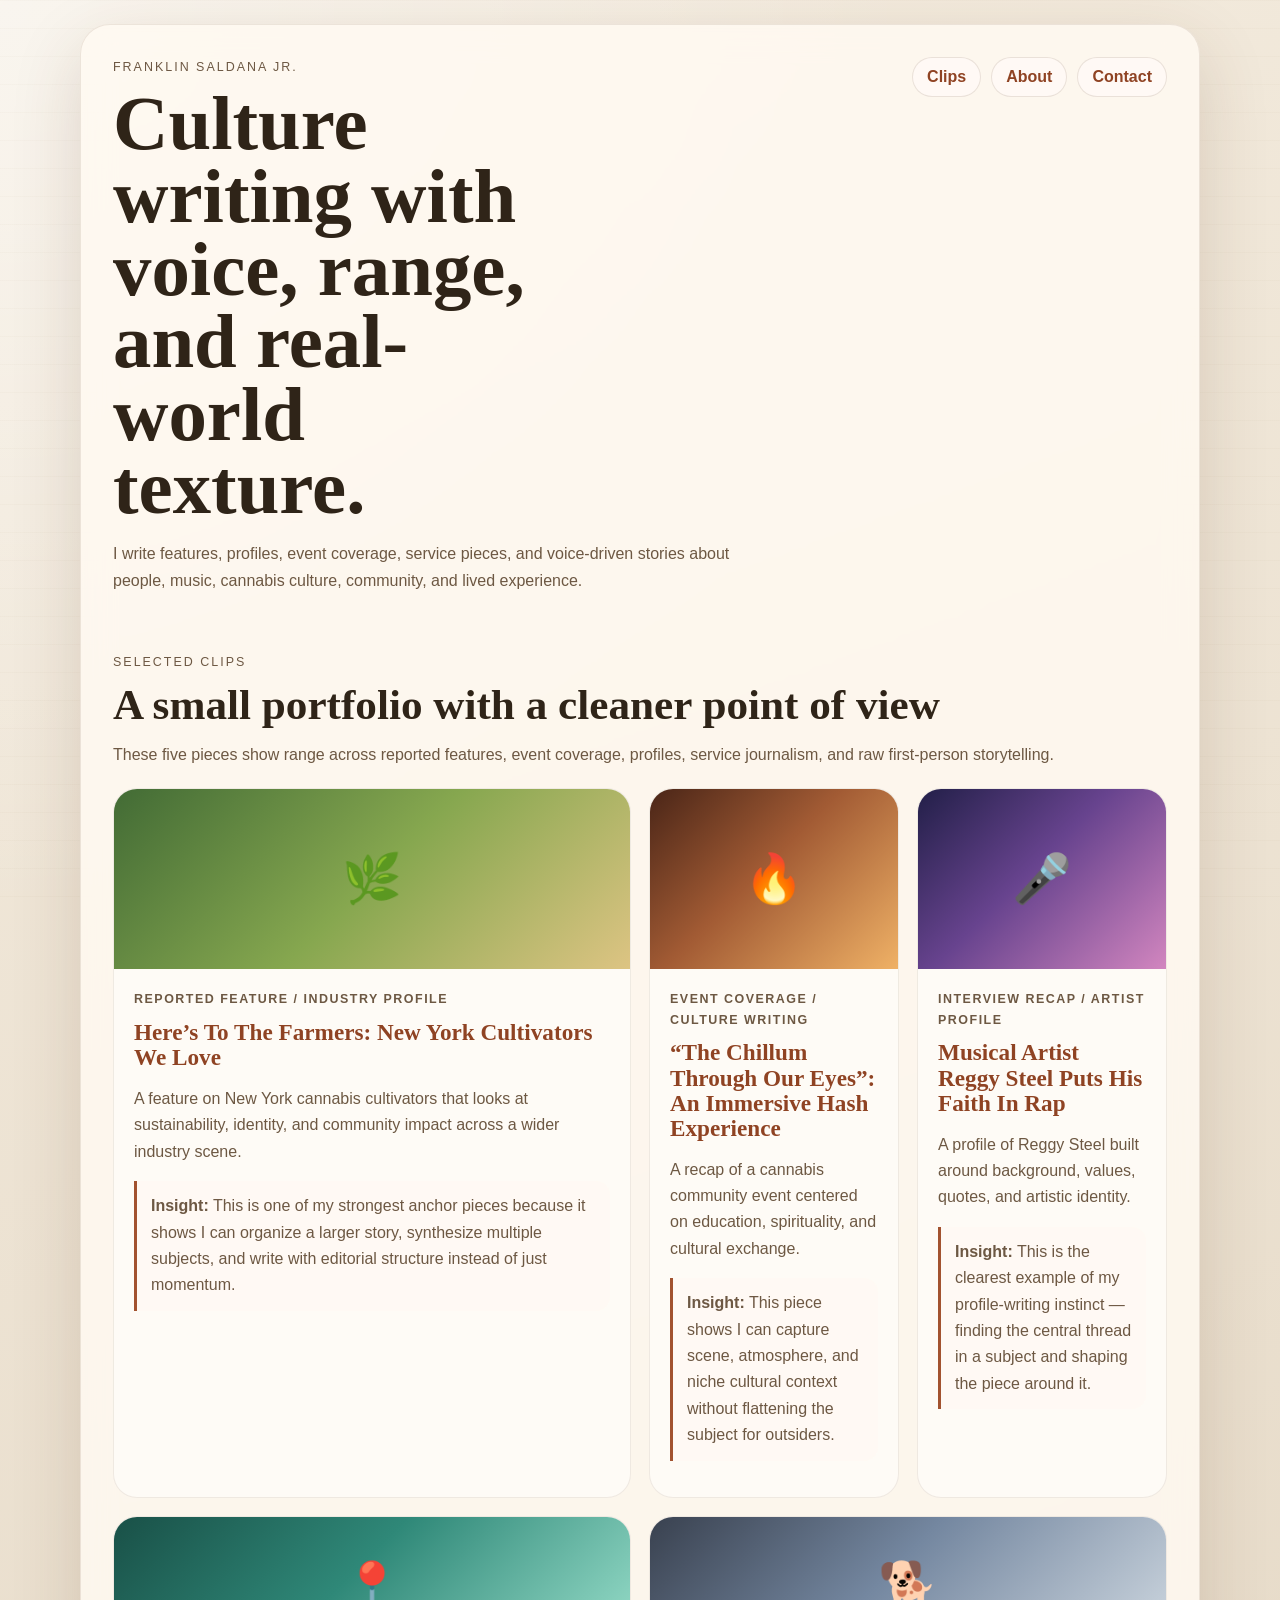
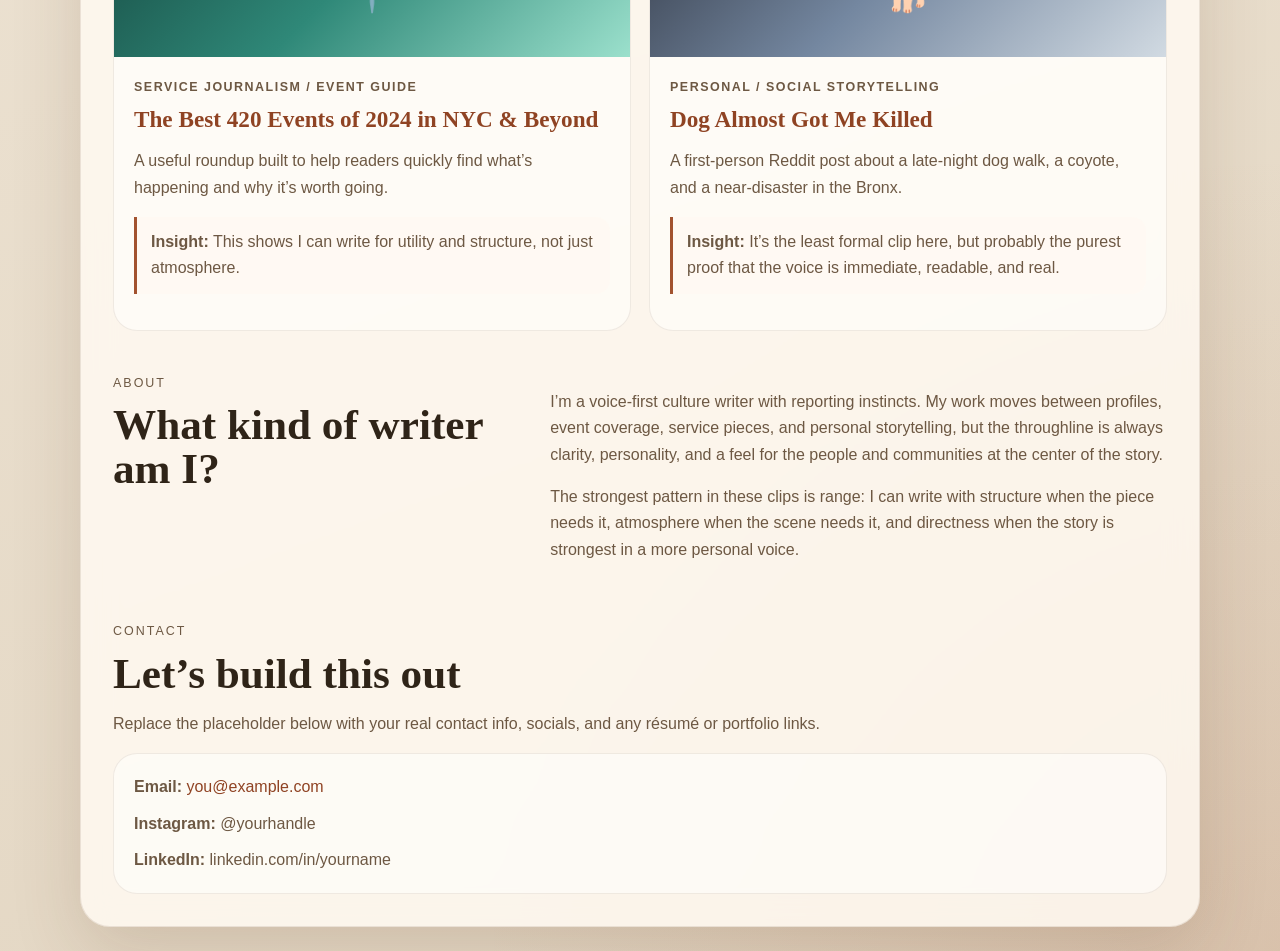
==== commit f186ea8e: "feat: add writerslantern planner and shared workspace files" ====
--- a/index.html
+++ b/index.html
@@ -1,3732 +1,145 @@
 <!DOCTYPE html>
 <html lang="en">
 <head>
-  <meta charset="UTF-8">
-  <meta name="viewport" content="width=device-width, initial-scale=1.0">
-  <title>Writer's Lantern</title>
-  <style>
-:root {
-  --bg-top: #f4ecdf;
-  --bg-bottom: #e2d5c1;
-  --card: rgba(255, 250, 242, 0.82);
-  --card-border: rgba(108, 78, 49, 0.12);
-  --ink: #2f2418;
-  --muted: #6d5843;
-  --accent: #a2522f;
-  --accent-strong: #8f4323;
-  --panel: rgba(255, 255, 255, 0.46);
-  --panel-strong: rgba(255, 244, 231, 0.78);
-  --shadow: 0 24px 70px rgba(86, 52, 24, 0.16);
-}
-* { box-sizing: border-box; }
-body {
-  margin: 0;
-  min-height: 100vh;
-  font-family: "Avenir Next", "Segoe UI", sans-serif;
-  color: var(--ink);
-  background:
-    radial-gradient(circle at top left, rgba(255, 255, 255, 0.5), transparent 32%),
-    radial-gradient(circle at bottom right, rgba(162, 82, 47, 0.15), transparent 28%),
-    linear-gradient(160deg, var(--bg-top), var(--bg-bottom));
-}
-body::before {
-  content: "";
-  position: fixed;
-  inset: 0;
-  pointer-events: none;
-  background-image: linear-gradient(rgba(84, 60, 39, 0.04) 1px, transparent 1px);
-  background-size: 100% 28px;
-  opacity: 0.5;
-}
-.app-shell {
-  min-height: 100vh;
-  display: grid;
-  place-items: center;
-  padding: 24px;
-}
-.card {
-  width: min(720px, 100%);
-  padding: 32px;
-  border: 1px solid var(--card-border);
-  border-radius: 28px;
-  background: var(--card);
-  backdrop-filter: blur(16px);
-  box-shadow: var(--shadow);
-}
-.eyebrow, .panel-label {
-  margin: 0 0 8px;
-  font-size: 0.78rem;
-  letter-spacing: 0.16em;
-  text-transform: uppercase;
-  color: var(--muted);
-}
-h1, h2 {
-  font-family: Georgia, "Times New Roman", serif;
-  margin: 0;
-  line-height: 0.95;
-}
-h1 { font-size: clamp(2.8rem, 7vw, 4.6rem); margin-bottom: 14px; }
-h2 { font-size: clamp(1.8rem, 4.2vw, 2.4rem); margin-bottom: 10px; }
-.intro, .motivation-message, .prompt-text, .streak-text, .checkin-note {
-  margin: 0;
-  line-height: 1.6;
-  color: var(--ink);
-}
-.intro { max-width: 58ch; margin-bottom: 10px; color: var(--muted); }
-.panel, .checkin-row {
-  border-radius: 22px;
-  padding: 22px;
-  margin-top: 16px;
-  border: 1px solid rgba(108, 78, 49, 0.1);
-}
-.top-nav {
-  position: sticky;
-  top: 12px;
-  z-index: 20;
-  display: grid;
-  grid-template-columns: repeat(5, minmax(0, 1fr));
-  gap: 10px;
-  margin: 18px 0 12px;
-  padding: 10px;
-  border-radius: 20px;
-  background: rgba(255, 248, 241, 0.88);
-  backdrop-filter: blur(14px);
-  box-shadow: 0 10px 24px rgba(86, 52, 24, 0.08);
-}
-.nav-button {
-  border: 1px solid rgba(108, 78, 49, 0.14);
-  border-radius: 16px;
-  padding: 12px 10px;
-  background: rgba(255, 250, 245, 0.9);
-  color: var(--ink);
-  font: inherit;
-  font-weight: 700;
-  cursor: pointer;
-  display: flex;
-  align-items: center;
-  justify-content: center;
-  gap: 8px;
-  transition: transform 140ms ease, box-shadow 140ms ease, border-color 140ms ease, background 140ms ease;
-}
-.nav-button:hover,
-.nav-button:focus-visible {
-  transform: translateY(-1px);
-  border-color: rgba(162, 82, 47, 0.4);
-  box-shadow: 0 10px 24px rgba(86, 52, 24, 0.08);
-}
-.nav-button.is-active {
-  background: linear-gradient(180deg, rgba(162, 82, 47, 0.18), rgba(143, 67, 35, 0.26));
-  border-color: rgba(143, 67, 35, 0.5);
-  color: #522915;
-  box-shadow: 0 12px 26px rgba(143, 67, 35, 0.14);
-}
-.nav-icon {
-  font-size: 1rem;
-  line-height: 1;
-}
-.page-section { display: none; }
-.page-section.is-active { display: block; }
-.page-intro {
-  margin: 10px 0 0;
-  color: var(--muted);
-}
-.back-to-top {
-  position: sticky;
-  bottom: 16px;
-  margin-top: 18px;
-  margin-left: auto;
-  display: inline-flex;
-  align-items: center;
-  justify-content: center;
-  gap: 8px;
-}
-.panel-header-row {
-  display: flex;
-  align-items: start;
-  justify-content: space-between;
-  gap: 16px;
-  margin-bottom: 12px;
-}
-.checklist-toggle {
-  width: 100%;
-  display: flex;
-  align-items: center;
-  justify-content: space-between;
-  gap: 16px;
-  border: 0;
-  background: transparent;
-  padding: 0;
-  color: inherit;
-  text-align: left;
-  cursor: pointer;
-}
-.checklist-toggle-icon {
-  font-size: 2rem;
-  line-height: 1;
-  color: var(--accent-strong);
-}
-.checklist-content {
-  overflow: auto;
-  transition: max-height 180ms ease, opacity 180ms ease, margin-top 180ms ease;
-  max-height: 60vh;
-  opacity: 1;
-  margin-top: 12px;
-  padding-right: 4px;
-}
-.checklist-content.is-collapsed {
-  overflow: hidden;
-  max-height: 0;
-  opacity: 0;
-  margin-top: 0;
-  padding-right: 0;
-}
-.secondary-button, .genre-select {
-  border: 1px solid rgba(108, 78, 49, 0.16);
-  border-radius: 999px;
-  background: rgba(255, 250, 245, 0.9);
-  color: var(--ink);
-  font: inherit;
-}
-.secondary-button {
-  padding: 11px 15px;
-  font-weight: 700;
-  cursor: pointer;
-}
-.icon-button {
-  width: 42px;
-  height: 42px;
-  min-width: 42px;
-  display: inline-flex;
-  align-items: center;
-  justify-content: center;
-  padding: 0;
-  font-size: 1.2rem;
-  line-height: 1;
-}
-.secondary-button:hover,
-.secondary-button:focus-visible,
-.genre-select:hover,
-.genre-select:focus-visible,
-.mood-button:hover,
-.mood-button:focus-visible,
-.mode-button:hover,
-.mode-button:focus-visible,
-.writing-type-button:hover,
-.writing-type-button:focus-visible,
-.genre-button:hover,
-.genre-button:focus-visible {
-  border-color: rgba(162, 82, 47, 0.45);
-  box-shadow: 0 10px 24px rgba(86, 52, 24, 0.08);
-}
-.secondary-button:focus-visible,
-.genre-select:focus-visible,
-.mood-button:focus-visible,
-.mode-button:focus-visible,
-.writing-type-button:focus-visible,
-.genre-button:focus-visible,
-.checkin-button:focus-visible {
-  outline: 3px solid rgba(162, 82, 47, 0.18);
-  outline-offset: 2px;
-}
-.genre-select-wrap { display: flex; flex-direction: column; gap: 6px; min-width: 130px; }
-.genre-label {
-  font-size: 0.78rem;
-  letter-spacing: 0.08em;
-  text-transform: uppercase;
-  color: var(--muted);
-}
-.genre-select { padding: 10px 14px; }
-.checklist-sections { display: grid; gap: 14px; }
-.checklist-group {
-  padding: 16px;
-  border-radius: 18px;
-  background: rgba(255, 250, 245, 0.72);
-  border: 1px solid rgba(108, 78, 49, 0.08);
-}
-.checklist-group-title { margin: 0 0 12px; font-size: 1.05rem; color: var(--ink); }
-.checklist-items { display: grid; gap: 10px; }
-.checklist-item {
-  display: flex;
-  gap: 10px;
-  align-items: start;
-  color: var(--muted);
-  line-height: 1.45;
-}
-.checklist-item-rich span {
-  display: grid;
-  gap: 4px;
-}
-.checklist-help {
-  display: block;
-  color: var(--muted);
-  font-size: 0.92rem;
-  line-height: 1.45;
-}
-.checklist-reset-wrap {
-  margin: 0 0 12px;
-  display: flex;
-  justify-content: flex-end;
-  position: sticky;
-  top: 0;
-  z-index: 2;
-  background: rgba(255, 250, 245, 0.92);
-  padding-bottom: 8px;
-}
-.checklist-reset-button {
-  padding: 9px 13px;
-  font-size: 0.92rem;
-}
-.checklist-item input { margin-top: 3px; accent-color: var(--accent); }
-.mood-panel { padding-bottom: 18px; }
-.mood-picker { display: flex; flex-wrap: wrap; gap: 10px; }
-.mood-button,
-.mode-button,
-.writing-type-button,
-.genre-button {
-  border: 1px solid rgba(108, 78, 49, 0.14);
-  border-radius: 999px;
-  padding: 10px 14px;
-  background: rgba(255, 250, 245, 0.9);
-  color: var(--ink);
-  font: inherit;
-  font-weight: 600;
-  cursor: pointer;
-  transition: transform 140ms ease, background 140ms ease, border-color 140ms ease, box-shadow 140ms ease;
-}
-.mood-button.is-active,
-.mode-button.is-active,
-.writing-type-button.is-active,
-.genre-button.is-active {
-  background: linear-gradient(180deg, rgba(162, 82, 47, 0.16), rgba(143, 67, 35, 0.22));
-  border-color: rgba(143, 67, 35, 0.42);
-}
-.mode-note {
-  margin-top: 12px;
-}
-.template-text {
-  margin: 0;
-  white-space: pre-line;
-  color: var(--muted);
-  line-height: 1.5;
-}
-.panel-highlight { background: var(--panel-strong); }
-.panel-soft { background: var(--panel); }
-.motivation-message { font-size: 1.18rem; }
-.prompt-text { color: var(--muted); }
-.checkin-row {
-  display: flex;
-  align-items: end;
-  justify-content: space-between;
-  gap: 18px;
-  background: rgba(255, 250, 245, 0.72);
-}
-.streak-text { font-weight: 700; margin-bottom: 4px; }
-.checkin-note { color: var(--muted); }
-.checkin-button {
-  border: 0;
-  border-radius: 999px;
-  padding: 14px 18px;
-  min-width: 220px;
-  font: inherit;
-  font-weight: 700;
-  color: #fffaf5;
-  background: linear-gradient(180deg, var(--accent), var(--accent-strong));
-  box-shadow: 0 12px 30px rgba(143, 67, 35, 0.24);
-  cursor: pointer;
-  transition: transform 140ms ease, box-shadow 140ms ease, opacity 140ms ease;
-}
-.checkin-button:hover:not(:disabled), .checkin-button:focus-visible:not(:disabled) {
-  transform: translateY(-1px);
-  box-shadow: 0 18px 34px rgba(143, 67, 35, 0.28);
-}
-.checkin-button:disabled { cursor: default; opacity: 0.72; }
-@media (max-width: 720px) {
-  .card { padding: 24px; }
-  .top-nav { grid-template-columns: repeat(2, minmax(0, 1fr)); }
-  .panel-header-row, .checkin-row { align-items: stretch; flex-direction: column; }
-  .secondary-button:not(.icon-button), .checkin-button, .genre-select-wrap, .genre-select { width: 100%; min-width: 0; }
-  .icon-button { align-self: flex-start; }
-}
-  </style>
+  <meta charset="UTF-8" />
+  <meta name="viewport" content="width=device-width, initial-scale=1.0" />
+  <title>Franklin Saldana Jr. — Portfolio</title>
+  <meta name="description" content="Portfolio of Franklin Saldana Jr., a culture writer covering culture, music, cannabis, community, and lived experience." />
+  <link rel="stylesheet" href="styles.css" />
 </head>
 <body>
-  <main class="app-shell">
-    <section class="card" aria-labelledby="app-title">
-      <p class="eyebrow">Daily writing companion</p>
-      <h1 id="app-title">Writer's Lantern</h1>
-      <p class="intro">
-        A small daily reset for keeping words moving: one encouraging thought, one tiny next step,
-        and one easy check-in.
-      </p>
+  <main class="site-shell">
+    <section class="site-card">
+      <header class="hero" id="top">
+        <div class="hero-copy">
+          <p class="eyebrow">Franklin Saldana Jr.</p>
+          <h1>Culture writing with voice, range, and real-world texture.</h1>
+          <p class="intro">
+            I write features, profiles, event coverage, service pieces, and voice-driven stories
+            about people, music, cannabis culture, community, and lived experience.
+          </p>
+        </div>
+        <nav class="top-nav" aria-label="Site navigation">
+          <a href="#clips">Clips</a>
+          <a href="#about">About</a>
+          <a href="#contact">Contact</a>
+        </nav>
+      </header>
 
-      <nav class="top-nav" aria-label="App sections">
-        <button class="nav-button is-active" type="button" data-page="home"><span class="nav-icon">🏠</span><span>Home</span></button>
-        <button class="nav-button" type="button" data-page="checklists"><span class="nav-icon">📋</span><span>Checklists</span></button>
-        <button class="nav-button" type="button" data-page="builders"><span class="nav-icon">🧱</span><span>Workshop</span></button>
-        <button class="nav-button" type="button" data-page="protips"><span class="nav-icon">🎓</span><span>Pro Tips</span></button>
-        <button class="nav-button" type="button" data-page="faq"><span class="nav-icon">💡</span><span>FAQ</span></button>
-        <button id="clear-all-button" class="secondary-button" type="button" title="Clear all selections and collapse panels">New session</button>
-      </nav>
+      <section class="section featured-section" id="clips">
+        <div class="section-heading">
+          <p class="eyebrow">Selected clips</p>
+          <h2>A small portfolio with a cleaner point of view</h2>
+          <p class="section-intro">
+            These five pieces show range across reported features, event coverage, profiles, service journalism,
+            and raw first-person storytelling.
+          </p>
+        </div>
 
-      <section id="page-home" class="page-section is-active" aria-label="Home page">
-        <p class="page-intro">Use Home for motivation, quick tasks, and your daily writing rhythm.</p>
-        <section class="panel panel-soft mood-panel" aria-labelledby="mood-heading">
-          <div class="panel-header-row">
-            <div>
-              <p class="panel-label">Meet yourself where you are</p>
-              <h2 id="mood-heading">How are you arriving today?</h2>
+        <div class="featured-grid">
+          <article class="featured-card large-card farmers">
+            <div class="card-image">
+              <span>🌿</span>
             </div>
-            <button id="mood-reset-button" class="secondary-button icon-button" type="button" aria-label="Clear selected mood" title="Clear selected mood">↺</button>
-          </div>
-          <div id="mood-picker" class="mood-picker" role="radiogroup" aria-label="Choose your writing mood">
-            <button class="mood-button" type="button" data-mood="inspired">Inspired</button>
-            <button class="mood-button" type="button" data-mood="motivated">Motivated</button>
-            <button class="mood-button" type="button" data-mood="focused">Focused</button>
-            <button class="mood-button" type="button" data-mood="hopeful">Hopeful</button>
-            <button class="mood-button" type="button" data-mood="blocked">Writer's block</button>
-            <button class="mood-button" type="button" data-mood="stuck">Stuck</button>
-            <button class="mood-button" type="button" data-mood="overwhelmed">Overwhelmed</button>
-            <button class="mood-button" type="button" data-mood="anxious">Anxious</button>
-            <button class="mood-button" type="button" data-mood="distracted">Distracted</button>
-            <button class="mood-button" type="button" data-mood="tired">Tired</button>
-          </div>
-        </section>
+            <div class="card-body">
+              <p class="card-kicker">Reported feature / industry profile</p>
+              <h3><a href="https://honeysucklemag.com/new-york-cultivators-we-love-farmers-cannabis/" target="_blank" rel="noopener noreferrer">Here’s To The Farmers: New York Cultivators We Love</a></h3>
+              <p>
+                A feature on New York cannabis cultivators that looks at sustainability, identity,
+                and community impact across a wider industry scene.
+              </p>
+              <p class="insight"><strong>Insight:</strong> This is one of my strongest anchor pieces because it shows I can organize a larger story, synthesize multiple subjects, and write with editorial structure instead of just momentum.</p>
+            </div>
+          </article>
 
-        <section class="panel panel-soft" aria-labelledby="writing-type-heading">
-          <div class="panel-header-row">
-            <div>
-              <p class="panel-label">Choose your lane</p>
-              <h2 id="writing-type-heading">What are you writing today?</h2>
+          <article class="featured-card chillum">
+            <div class="card-image">
+              <span>🔥</span>
             </div>
-            <button id="writing-type-reset-button" class="secondary-button icon-button" type="button" aria-label="Clear selected writing type" title="Clear selected writing type">↺</button>
-          </div>
-          <div id="writing-type-picker" class="mood-picker" role="radiogroup" aria-label="Choose your writing type">
-            <button class="writing-type-button" type="button" data-writing-type="general">General</button>
-            <button class="writing-type-button" type="button" data-writing-type="nonfiction">Non-Fiction</button>
-            <button class="writing-type-button" type="button" data-writing-type="fiction">Fiction</button>
-            <button class="writing-type-button" type="button" data-writing-type="journalism">Journalism</button>
-            <button class="writing-type-button" type="button" data-writing-type="blog">Blog post</button>
-            <button class="writing-type-button" type="button" data-writing-type="screenplay">Screenplay</button>
-            <button class="writing-type-button" type="button" data-writing-type="song">Song</button>
-            <button class="writing-type-button" type="button" data-writing-type="essay">Essay</button>
-            <button class="writing-type-button" type="button" data-writing-type="poetry">Poetry</button>
-          </div>
-        </section>
+            <div class="card-body">
+              <p class="card-kicker">Event coverage / culture writing</p>
+              <h3><a href="https://honeysucklemag.com/chillum-through-our-eyes-king-gregory-rocker-t-heman-relegalize-nepal-hash/" target="_blank" rel="noopener noreferrer">“The Chillum Through Our Eyes”: An Immersive Hash Experience</a></h3>
+              <p>
+                A recap of a cannabis community event centered on education, spirituality, and cultural exchange.
+              </p>
+              <p class="insight"><strong>Insight:</strong> This piece shows I can capture scene, atmosphere, and niche cultural context without flattening the subject for outsiders.</p>
+            </div>
+          </article>
 
-        <section class="panel panel-soft" aria-labelledby="mode-heading">
-          <div class="panel-header-row">
-            <div>
-              <p class="panel-label">Writing stage</p>
-              <h2 id="mode-heading">What stage are you in?</h2>
+          <article class="featured-card reggy">
+            <div class="card-image">
+              <span>🎤</span>
             </div>
-            <button id="stage-reset-button" class="secondary-button icon-button" type="button" aria-label="Clear selected writing stage" title="Clear selected writing stage">↺</button>
-          </div>
-          <div id="mode-picker" class="mood-picker" role="radiogroup" aria-label="Choose your writing mode">
-            <button class="mode-button" type="button" data-mode="brainstorm">Brainstorm</button>
-            <button class="mode-button" type="button" data-mode="outline">Outline</button>
-            <button class="mode-button" type="button" data-mode="draft">Draft</button>
-            <button class="mode-button" type="button" data-mode="revise">Revise</button>
-            <button class="mode-button" type="button" data-mode="edit">Edit</button>
-            <button class="mode-button" type="button" data-mode="polish">Polish</button>
-          </div>
-          <p id="mode-note" class="prompt-text mode-note"></p>
-        </section>
+            <div class="card-body">
+              <p class="card-kicker">Interview recap / artist profile</p>
+              <h3><a href="https://honeysucklemag.com/reggy-steel-rap-hip-hop-faith-christian-music/" target="_blank" rel="noopener noreferrer">Musical Artist Reggy Steel Puts His Faith In Rap</a></h3>
+              <p>
+                A profile of Reggy Steel built around background, values, quotes, and artistic identity.
+              </p>
+              <p class="insight"><strong>Insight:</strong> This is the clearest example of my profile-writing instinct — finding the central thread in a subject and shaping the piece around it.</p>
+            </div>
+          </article>
+        </div>
 
-        <section class="panel panel-soft" aria-labelledby="genre-home-heading">
-          <div class="panel-header-row">
-            <div>
-              <p class="panel-label">Genre</p>
-              <h2 id="genre-home-heading">What kind of genre are you writing in?</h2>
+        <div class="support-grid">
+          <article class="support-card events">
+            <div class="support-image"><span>📍</span></div>
+            <div class="card-body">
+              <p class="card-kicker">Service journalism / event guide</p>
+              <h3><a href="https://honeysucklemag.com/best-420-events-of-2024-new-york-cannabis-nyc/" target="_blank" rel="noopener noreferrer">The Best 420 Events of 2024 in NYC & Beyond</a></h3>
+              <p>
+                A useful roundup built to help readers quickly find what’s happening and why it’s worth going.
+              </p>
+              <p class="insight"><strong>Insight:</strong> This shows I can write for utility and structure, not just atmosphere.</p>
             </div>
-            <button id="genre-reset-button" class="secondary-button icon-button" type="button" aria-label="Clear selected genre" title="Clear selected genre">↺</button>
-          </div>
-          <div id="genre-picker" class="mood-picker" role="radiogroup" aria-label="Choose your genre">
-            <button class="genre-button" type="button" data-genre="general">General</button>
-            <button class="genre-button" type="button" data-genre="fantasy">Fantasy</button>
-            <button class="genre-button" type="button" data-genre="romance">Romance</button>
-            <button class="genre-button" type="button" data-genre="thriller">Thriller</button>
-            <button class="genre-button" type="button" data-genre="mystery">Mystery</button>
-            <button class="genre-button" type="button" data-genre="scifi">Sci-Fi</button>
-          </div>
-        </section>
+          </article>
 
-        <section class="panel panel-highlight" aria-labelledby="motivation-heading">
-          <div class="panel-header-row">
-            <div>
-              <p class="panel-label">Today's line</p>
-              <h2 id="motivation-heading">Daily motivation</h2>
+          <article class="support-card dog">
+            <div class="support-image"><span>🐕</span></div>
+            <div class="card-body">
+              <p class="card-kicker">Personal / social storytelling</p>
+              <h3><a href="https://www.reddit.com/r/Dogowners/comments/1ej28qj/dog_almost_got_me_killed_it_was_probably_my_fault/" target="_blank" rel="noopener noreferrer">Dog Almost Got Me Killed</a></h3>
+              <p>
+                A first-person Reddit post about a late-night dog walk, a coyote, and a near-disaster in the Bronx.
+              </p>
+              <p class="insight"><strong>Insight:</strong> It’s the least formal clip here, but probably the purest proof that the voice is immediate, readable, and real.</p>
             </div>
-            <button id="motivation-generate-button" class="secondary-button icon-button" type="button" aria-label="Generate another daily motivation" title="Generate another daily motivation">↻</button>
-          </div>
-          <p id="motivation-message" class="motivation-message">Choose a mood to generate today’s writer motivation.</p>
-        </section>
-
-        <section class="panel panel-soft" aria-labelledby="prompt-heading">
-          <div class="panel-header-row">
-            <div>
-              <p class="panel-label">Daily task</p>
-              <h2 id="prompt-heading">What to write next</h2>
-            </div>
-            <button id="generate-button" class="secondary-button icon-button" type="button" aria-label="Generate another nudge" title="Generate another nudge">↻</button>
-          </div>
-          <p id="quick-task-context" class="panel-label">Shaped by your mood, writing type, stage, and genre</p>
-          <p id="writing-prompt" class="prompt-text"></p>
-        </section>
-
-        <section class="checkin-row" aria-labelledby="checkin-heading">
-          <div>
-            <p class="panel-label">Keep the rhythm</p>
-            <h2 id="checkin-heading">Daily check-in</h2>
-            <p id="streak-text" class="streak-text"></p>
-            <p id="checkin-note" class="checkin-note"></p>
-          </div>
-          <button id="checkin-button" class="checkin-button" type="button">Mark today's writing moment</button>
-        </section>
-      </section>
-
-      <section id="page-builders" class="page-section" aria-label="Builders page">
-        <p class="page-intro">Use Workshop to build the core parts of what you're writing, one important step at a time.</p>
-
-        <section class="panel panel-soft" aria-labelledby="story-builder-heading">
-          <button id="story-builder-toggle" class="checklist-toggle" type="button" aria-expanded="false" aria-controls="story-builder-content">
-            <span>
-              <p class="panel-label">Story</p>
-              <h2 id="story-builder-heading">Build your story</h2>
-            </span>
-            <span id="story-builder-toggle-icon" class="checklist-toggle-icon">+</span>
-          </button>
-          <div id="story-builder-content" class="checklist-content is-collapsed">
-            <div id="story-builder-sections" class="checklist-sections"></div>
-          </div>
-        </section>
-
-        <section class="panel panel-soft" aria-labelledby="character-builder-heading">
-        <button id="character-builder-toggle" class="checklist-toggle" type="button" aria-expanded="false" aria-controls="character-builder-content">
-          <span>
-            <p class="panel-label">Character</p>
-            <h2 id="character-builder-heading">Build your character</h2>
-          </span>
-          <span id="character-builder-toggle-icon" class="checklist-toggle-icon">+</span>
-        </button>
-        <div id="character-builder-content" class="checklist-content is-collapsed">
-          <div id="character-builder-sections" class="checklist-sections"></div>
+          </article>
         </div>
       </section>
 
-      <section class="panel panel-soft" aria-labelledby="scene-builder-heading">
-        <button id="scene-builder-toggle" class="checklist-toggle" type="button" aria-expanded="false" aria-controls="scene-builder-content">
-          <span>
-            <p class="panel-label">Scene</p>
-            <h2 id="scene-builder-heading">Build your scene</h2>
-          </span>
-          <span id="scene-builder-toggle-icon" class="checklist-toggle-icon">+</span>
-        </button>
-        <div id="scene-builder-content" class="checklist-content is-collapsed">
-          <div id="scene-builder-sections" class="checklist-sections"></div>
+      <section class="section split-section" id="about">
+        <div>
+          <p class="eyebrow">About</p>
+          <h2>What kind of writer am I?</h2>
+        </div>
+        <div class="about-copy">
+          <p>
+            I’m a voice-first culture writer with reporting instincts. My work moves between profiles,
+            event coverage, service pieces, and personal storytelling, but the throughline is always
+            clarity, personality, and a feel for the people and communities at the center of the story.
+          </p>
+          <p>
+            The strongest pattern in these clips is range: I can write with structure when the piece
+            needs it, atmosphere when the scene needs it, and directness when the story is strongest
+            in a more personal voice.
+          </p>
         </div>
       </section>
 
+      <section class="section contact-section" id="contact">
+        <p class="eyebrow">Contact</p>
+        <h2>Let’s build this out</h2>
+        <p class="section-intro">
+          Replace the placeholder below with your real contact info, socials, and any résumé or portfolio links.
+        </p>
+        <div class="contact-panel">
+          <p><strong>Email:</strong> <a href="mailto:you@example.com">you@example.com</a></p>
+          <p><strong>Instagram:</strong> @yourhandle</p>
+          <p><strong>LinkedIn:</strong> linkedin.com/in/yourname</p>
+        </div>
       </section>
-
-      <section id="page-checklists" class="page-section" aria-label="Checklists page">
-        <p class="page-intro">Use Checklists to review the essentials of what you're writing so you do not miss important steps.</p>
-
-        <section class="panel panel-soft" aria-labelledby="checklist-heading">
-          <button id="checklist-toggle" class="checklist-toggle" type="button" aria-expanded="false" aria-controls="checklist-content">
-            <span>
-              <h2 id="checklist-heading">Writer's checklist</h2>
-            </span>
-            <span id="checklist-toggle-icon" class="checklist-toggle-icon">+</span>
-          </button>
-          <div id="checklist-content" class="checklist-content is-collapsed">
-            <div id="checklist-sections" class="checklist-sections"></div>
-          </div>
-        </section>
-
-        <section class="panel panel-soft" aria-labelledby="first-chapter-heading">
-          <button id="first-chapter-toggle" class="checklist-toggle" type="button" aria-expanded="false" aria-controls="first-chapter-content">
-            <span>
-              <h2 id="first-chapter-heading">Opening</h2>
-            </span>
-            <span id="first-chapter-toggle-icon" class="checklist-toggle-icon">+</span>
-          </button>
-          <div id="first-chapter-content" class="checklist-content is-collapsed">
-            <div id="first-chapter-sections" class="checklist-sections"></div>
-          </div>
-        </section>
-
-        <section class="panel panel-soft" aria-labelledby="revision-checklist-heading">
-          <button id="revision-checklist-toggle" class="checklist-toggle" type="button" aria-expanded="false" aria-controls="revision-checklist-content">
-            <span>
-              <h2 id="revision-checklist-heading">Revision</h2>
-            </span>
-            <span id="revision-checklist-toggle-icon" class="checklist-toggle-icon">+</span>
-          </button>
-          <div id="revision-checklist-content" class="checklist-content is-collapsed">
-            <div id="revision-checklist-sections" class="checklist-sections"></div>
-          </div>
-        </section>
-
-        <section class="panel panel-soft" aria-labelledby="plot-hole-heading">
-          <button id="plot-hole-toggle" class="checklist-toggle" type="button" aria-expanded="false" aria-controls="plot-hole-content">
-            <span>
-              <h2 id="plot-hole-heading">Structure</h2>
-            </span>
-            <span id="plot-hole-toggle-icon" class="checklist-toggle-icon">+</span>
-          </button>
-          <div id="plot-hole-content" class="checklist-content is-collapsed">
-            <div id="plot-hole-sections" class="checklist-sections"></div>
-          </div>
-        </section>
-
-        <section class="panel panel-soft" aria-labelledby="character-consistency-heading">
-          <button id="character-consistency-toggle" class="checklist-toggle" type="button" aria-expanded="false" aria-controls="character-consistency-content">
-            <span>
-              <h2 id="character-consistency-heading">Voice & consistency</h2>
-            </span>
-            <span id="character-consistency-toggle-icon" class="checklist-toggle-icon">+</span>
-          </button>
-          <div id="character-consistency-content" class="checklist-content is-collapsed">
-            <div id="character-consistency-sections" class="checklist-sections"></div>
-          </div>
-        </section>
-      </section>
-
-      <section id="page-protips" class="page-section" aria-label="Pro tips page">
-        <p class="page-intro">Use Pro Tips for professional craft advice and stronger starter templates.</p>
-
-        <section class="panel panel-soft" aria-labelledby="template-heading">
-          <button id="template-toggle" class="checklist-toggle" type="button" aria-expanded="false" aria-controls="template-content">
-            <span>
-              <p class="panel-label">Templates</p>
-              <h2 id="template-heading">Professional starter templates</h2>
-            </span>
-            <span id="template-toggle-icon" class="checklist-toggle-icon">+</span>
-          </button>
-          <div id="template-content" class="checklist-content is-collapsed">
-            <div id="template-sections" class="checklist-sections"></div>
-          </div>
-        </section>
-
-        <section class="panel panel-soft" aria-labelledby="pro-tips-heading">
-          <button id="pro-tips-toggle" class="checklist-toggle" type="button" aria-expanded="false" aria-controls="pro-tips-content">
-            <span>
-              <p class="panel-label">Professional craft</p>
-              <h2 id="pro-tips-heading">Professional tips</h2>
-            </span>
-            <span id="pro-tips-toggle-icon" class="checklist-toggle-icon">+</span>
-          </button>
-          <div id="pro-tips-content" class="checklist-content is-collapsed">
-            <div id="pro-tips-sections" class="checklist-sections"></div>
-          </div>
-        </section>
-
-        <section class="panel panel-soft" aria-labelledby="craft-guide-heading">
-          <button id="craft-guide-toggle" class="checklist-toggle" type="button" aria-expanded="false" aria-controls="craft-guide-content">
-            <span>
-              <p class="panel-label">Writing craft</p>
-              <h2 id="craft-guide-heading">Grammar + style guide</h2>
-            </span>
-            <span id="craft-guide-toggle-icon" class="checklist-toggle-icon">+</span>
-          </button>
-          <div id="craft-guide-content" class="checklist-content is-collapsed">
-            <div id="craft-guide-sections" class="checklist-sections"></div>
-          </div>
-        </section>
-      </section>
-
-      <section id="page-faq" class="page-section" aria-label="Help page">
-        <p class="page-intro">Use Help like a support center: troubleshoot first, check unfamiliar terms, then browse common questions.</p>
-
-        <section class="panel panel-soft" aria-labelledby="problem-heading">
-          <button id="problem-toggle" class="checklist-toggle" type="button" aria-expanded="false" aria-controls="problem-content">
-            <span>
-              <p class="panel-label">Problems</p>
-              <h2 id="problem-heading">I'm stuck because…</h2>
-            </span>
-            <span id="problem-toggle-icon" class="checklist-toggle-icon">+</span>
-          </button>
-          <div id="problem-content" class="checklist-content is-collapsed">
-            <div id="problem-sections" class="checklist-sections"></div>
-          </div>
-        </section>
-
-        <section class="panel panel-soft" aria-labelledby="terms-guide-heading">
-          <button id="terms-guide-toggle" class="checklist-toggle" type="button" aria-expanded="false" aria-controls="terms-guide-content">
-            <span>
-              <p class="panel-label">Glossary</p>
-              <h2 id="terms-guide-heading">Common terms</h2>
-            </span>
-            <span id="terms-guide-toggle-icon" class="checklist-toggle-icon">+</span>
-          </button>
-          <div id="terms-guide-content" class="checklist-content is-collapsed">
-            <div id="terms-guide-sections" class="checklist-sections"></div>
-          </div>
-        </section>
-
-        <section class="panel panel-soft" aria-labelledby="faq-heading">
-          <button id="faq-toggle" class="checklist-toggle" type="button" aria-expanded="false" aria-controls="faq-content">
-            <span>
-              <p class="panel-label">Quick answers</p>
-              <h2 id="faq-heading">FAQ</h2>
-            </span>
-            <span id="faq-toggle-icon" class="checklist-toggle-icon">+</span>
-          </button>
-          <div id="faq-content" class="checklist-content is-collapsed">
-            <div id="faq-sections" class="checklist-sections"></div>
-          </div>
-        </section>
-
-      </section>
-
-      <button id="back-to-top" class="secondary-button back-to-top" type="button">↑ Top</button>
     </section>
   </main>
-
-  <script>
-window.WRITER_LANTERN_DATA = {
-  motivations: [
-    "A page does not need brilliance first. It needs existence first.",
-    "A small scene written today does more for your novel than a perfect plan postponed again.",
-    "Consistency teaches the story that you are coming back for it.",
-    "Ten honest minutes can reopen a book that felt shut.",
-    "Momentum in fiction is often built from one concrete sentence after another.",
-    "The draft only asks for contact today, not completion.",
-    "Writers keep faith with a project by returning before they feel fully ready.",
-    "A tiny win still counts as proof that the work is alive.",
-    "You do not need a breakthrough to make progress. You need a next line.",
-    "Habit is a quieter engine than inspiration, but it carries books farther."
-  ],
-  moodMotivations: {
-    stuck: [
-      "If you feel stuck, shrink the doorway. Enter with one sentence, not a solution.",
-      "Being stuck usually means the story needs movement, not judgment.",
-      "You do not have to solve the whole chapter. Unblock one beat.",
-      "Professional writers often move forward before they feel certain. Certainty usually arrives after motion.",
-      "If the book feels foggy, return to one clear desire, one obstacle, one consequence.",
-      "A scene can restart with a single choice. Find the choice and the page will usually reopen.",
-      "When you feel trapped, make the story more specific, not more complicated.",
-      "The next useful sentence is usually simpler than the one you are waiting for."
-    ],
-    tired: [
-      "A tired writing day can still hold one honest paragraph.",
-      "Low energy does not cancel the work. It just changes the size of today's win.",
-      "When tired, aim for contact with the story, not intensity.",
-      "Many books are finished by writers who learned to work in small, repeatable units.",
-      "You do not need a marathon session today. You need a return.",
-      "A little progress made calmly is worth more than an ideal session that never happens.",
-      "Protect the habit on low-energy days; the bigger days can build on it later.",
-      "Some of the best drafting advice is boring and true: sit down, do a little, come back tomorrow."
-    ],
-    ready: [
-      "Use your momentum before perfection starts negotiating with it.",
-      "When you're ready, go straight to the live wire in the scene.",
-      "This is a good day to be brave before you are polished.",
-      "Momentum is precious. Spend it on the page, not on worrying whether the page deserves it.",
-      "Go where the pressure is highest. Strong fiction usually lives there.",
-      "If you have energy today, draft the scene that changes the story's direction.",
-      "A strong writing day is a good time to deepen conflict, sharpen desire, and raise stakes.",
-      "Professional-level work often comes from following energy toward the most alive part of the book."
-    ],
-    anxious: [
-      "Anxiety gets quieter once the page becomes specific.",
-      "You are allowed to write badly while finding the true version.",
-      "Give the fear a smaller target: one paragraph, one choice, one image.",
-      "Drafting and judging are different jobs. Let drafting win for the next few minutes.",
-      "You are not trying to prove you can write a whole book right now. You are writing one workable moment.",
-      "Many bestselling books began as imperfect pages protected from early criticism.",
-      "When the pressure spikes, narrow the task until it feels safe enough to begin.",
-      "Fear often fades when the character's problem becomes more important than your self-consciousness."
-    ],
-    overwhelmed: [
-      "When everything feels too big, reduce the work to one clear move.",
-      "Overwhelm often means the task is blurry. Make it smaller and sharper.",
-      "You do not need to hold the whole book at once. Hold the next beat.",
-      "A useful writing day can begin with one decision, not ten.",
-      "Professional progress often comes from narrowing scope before rebuilding momentum."
-    ],
-    uninspired: [
-      "Inspiration is helpful, but return is stronger.",
-      "You can write your way into interest by making the moment more specific.",
-      "Curiosity often appears after the work starts, not before.",
-      "If the spark is low, look for friction, surprise, or contradiction on the page.",
-      "Books are often built by craft on the days mood does not cooperate."
-    ],
-    distracted: [
-      "A distracted day needs a narrower doorway, not a harsher voice.",
-      "Choose one task the brain can actually hold and finish that first.",
-      "Attention returns faster when the next action is concrete.",
-      "Do one clean unit of work before deciding the day is lost.",
-      "A focused five minutes still counts."
-    ],
-    inspired: [
-      "Inspiration is easiest to keep when you spend it on the page quickly.",
-      "An inspired day is a good day to chase the image, conflict, or scene with the most life in it.",
-      "Use inspiration before perfection starts slowing it down.",
-      "When the spark is there, go straight to the part of the story that feels most alive.",
-      "Inspiration becomes progress when it turns into concrete pages."
-    ],
-    motivated: [
-      "Motivation is most useful when it becomes a clear next step.",
-      "A motivated writing day is a good day to move the story, not just think about it.",
-      "Use motivation on the work that matters most before it gets scattered.",
-      "Momentum grows when motivation meets a specific task.",
-      "Let today be about progress, not just intention."
-    ],
-    focused: [
-      "Focus is a gift—spend it on the part of the book that most needs clarity or pressure.",
-      "A focused day is a good day to make one important part of the story stronger.",
-      "Use concentration on the scene, beat, or passage that will move the book most.",
-      "Focused work often comes from choosing one target and staying with it.",
-      "When focus is available, use it on the work with the highest story value."
-    ],
-    hopeful: [
-      "Hope is fuel. Use it to move the story one real step forward.",
-      "A hopeful writing day is a good day to reconnect with the promise of the book.",
-      "Let optimism make you brave enough to begin, not precious enough to stall.",
-      "Return to what made you love the idea in the first place.",
-      "Hope works best when it becomes action on the page."
-    ]
-  },
-  moodPrompts: {
-    stuck: [
-      "Write one sentence about what is blocking the scene, then write the next thing that physically happens.",
-      "Skip the beginning and write the most change-filled moment first.",
-      "Let one character say the thing everyone in the scene is avoiding.",
-      "Name the protagonist's scene goal, then write the force pushing against it.",
-      "If the plot feels frozen, introduce a deadline, interruption, or unwanted arrival.",
-      "Draft the turning point first. Build the setup later.",
-      "Ask what would make this moment worse, then put that on the page.",
-      "Force a decision: choose, refuse, confess, run, hide, or attack.",
-      "Write the next irreversible action, not the next explanation."
-    ],
-    tired: [
-      "Write only three sentences: where your character is, what they want, what interrupts them.",
-      "Add one sensory detail and one action beat to your current draft, then stop if you want.",
-      "Set a two-minute timer and write a very rough version of the next paragraph.",
-      "Write the simplest possible scene summary, then turn one line into prose.",
-      "Describe the room, the mood, and the problem in under five lines.",
-      "Write one line of dialogue, one reaction, and one consequence.",
-      "Open your draft and only fix clarity: who, what, where.",
-      "Give yourself permission to write a placeholder version of the next scene.",
-      "Write the smallest useful piece of the book you can finish today."
-    ],
-    ready: [
-      "Jump straight into the sharpest moment you've been saving and draft it before you overthink it.",
-      "Write the next scene as fast as you can for five minutes without correcting anything.",
-      "Raise the pressure with a new complication in the next paragraph.",
-      "Draft a scene where the protagonist wants something badly and cannot get it cleanly.",
-      "Write the moment that changes how the character sees the problem.",
-      "Add a stronger reversal than you first planned.",
-      "Write the confrontation your story has been promising.",
-      "Let a hidden motive surface on the page today.",
-      "Draft the version that risks being bolder than your outline."
-    ],
-    anxious: [
-      "Write a deliberately imperfect paragraph and forbid yourself from fixing it yet.",
-      "Name one concrete thing your character can see, touch, and fear right now, then build from there.",
-      "Reduce the task to one exchange of dialogue and let that be enough for today.",
-      "Write what happens in plain, almost clumsy language. Style can come later.",
-      "Give the scene one anchor: where are we, who is here, what is wrong.",
-      "Write a version that only you will ever see. Make it useful, not impressive.",
-      "Focus on cause and effect: this happens, so that happens, so this choice follows.",
-      "Let the character carry the emotional weight so you do not have to carry all of it as the writer."
-    ],
-    overwhelmed: [
-      "List the next three steps, then do only step one.",
-      "Choose one scene problem and write a rough fix in four lines.",
-      "Write the simplest possible version of the next scene without polish.",
-      "Reduce the task to who wants what, what blocks them, and what changes.",
-      "Open the draft and add one concrete choice the protagonist must make."
-    ],
-    blocked: [
-      "Write one sentence about why this part feels blocked, then write the next concrete thing that happens anyway.",
-      "Skip the beginning and write the first moment where something changes.",
-      "Name the problem in the scene, then write one move that makes it worse.",
-      "Write the line your character has been avoiding, then follow the consequence.",
-      "Lower the bar: write the rough, unsolved version just to reopen the page."
-    ],
-    distracted: [
-      "Write one clean paragraph with no multitasking and then decide what comes next.",
-      "Set a tiny target: one exchange, one beat, one image.",
-      "Choose the next action in the scene and write only that action.",
-      "Summarize the scene in one sentence, then expand that sentence into three.",
-      "Write for three focused minutes with the goal of clarity, not volume."
-    ],
-    curious: [
-      "Follow the question that interests you most about the character and write toward it.",
-      "Write a discovery paragraph about what your protagonist really fears here.",
-      "Let the setting reveal a secret that changes how the scene feels.",
-      "Write the scene beat you are most interested in before anything else.",
-      "Ask 'what if this goes differently than planned?' and draft the answer."
-    ],
-    excited: [
-      "Write the scene you are most excited about before anything else.",
-      "Use your energy on the beat with the most conflict or payoff.",
-      "Draft the big turn, reveal, or confrontation while the charge is there.",
-      "Write fast toward the moment the story changes shape.",
-      "Let excitement push you into bold choices instead of cautious ones."
-    ],
-    confident: [
-      "Write the scene in the boldest clean version you can imagine.",
-      "Choose the stronger conflict and commit to it.",
-      "Write the confrontation you know the book has been building toward.",
-      "Cut hesitation from the page and let the character act decisively.",
-      "Draft the scene as if you trust your instincts to land it."
-    ],
-    hopeful: [
-      "Write the next scene as proof that this book can move.",
-      "Return to the emotional promise that made you want to tell this story.",
-      "Write one scene that gives the reader a reason to care more deeply.",
-      "Choose the next meaningful step instead of the perfect one.",
-      "Write toward the payoff you most want to earn."
-    ]
-  },
-  prompts: [
-    "Write three sentences describing what your protagonist wants in this exact moment.",
-    "Draft only the first exchange of dialogue in the next scene. Stop after four lines.",
-    "List five sensory details from your story world, then turn one into a sentence.",
-    "Write the sentence your narrator has been avoiding.",
-    "Give a side character one surprising opinion and let it appear on the page.",
-    "Open your draft and add a single concrete obstacle to the current scene.",
-    "Write a messy version of the transition you've been skipping.",
-    "Choose one image, object, or gesture and build a paragraph around it.",
-    "Set a five-minute timer and write the next action beat without editing.",
-    "Finish this line: 'The trouble began when...'"
-  ],
-  checklist: {
-    general: [
-      { title: "Core story", items: [
-        { label: "Who is the protagonist, and why are they the right person to follow?", help: "The lead should be emotionally exposed to the conflict, not just present for it." },
-        { label: "What do they want in concrete terms?", help: "A clear want makes plotting easier because the character can pursue, fail, adapt, and try again." },
-        { label: "Why now?", help: "Pressure creates story. If the protagonist could safely wait, the premise may not be urgent enough yet." },
-        { label: "What stands in their way externally?", help: "External opposition gives the story friction on the page." },
-        { label: "What stands in their way internally?", help: "Internal resistance gives the story depth and helps create an arc." },
-        { label: "What happens if they fail?", help: "Stakes should matter practically and emotionally, not just in abstract terms." },
-        { label: "Why should the reader care?", help: "Compelling stories usually connect a human vulnerability to a meaningful problem." },
-        { label: "Can you pitch the story cleanly?", help: "If the pitch is vague, the premise may still need sharpening." }
-      ] },
-      { title: "Five W foundation", items: [
-        { label: "Who is the story really about?", help: "This is the emotional center of the book, not just the person with the most page time." },
-        { label: "What is happening that disrupts normal life?", help: "Story usually begins when the old balance can no longer hold." },
-        { label: "When does it take place, and why does that matter?", help: "Time period, season, age, or timing pressure can shape everything from tone to stakes." },
-        { label: "Where does it take place, and how does place create pressure?", help: "Setting should create opportunity, danger, limitation, or meaning—not just scenery." },
-        { label: "Why does this story need to happen to this character?", help: "The story should feel personally fitted to the protagonist, not generically transferable." }
-      ] },
-      { title: "World and setup", items: [
-        { label: "What makes the setting feel distinct?", help: "A setting becomes memorable when it shapes mood, behavior, and conflict." },
-        { label: "What pressures come with the time and place?", help: "Historical, social, seasonal, political, or cultural realities can sharpen the story." },
-        { label: "What rules matter in this world?", help: "Readers do not need every rule up front, but the important ones should stay consistent." },
-        { label: "What tone or promise does the opening make?", help: "The beginning teaches the reader how to read the rest of the book." },
-        { label: "What is normal before the story breaks?", help: "Knowing the old normal helps the disruption feel meaningful." },
-        { label: "What detail makes the world feel lived in?", help: "Specific, grounded details often do more than large blocks of explanation." }
-      ] },
-      { title: "Character engine", items: [
-        { label: "What flaw, wound, fear, or misbelief drives the protagonist?", help: "Internal pressure gives the plot emotional force." },
-        { label: "What strength keeps the reader invested?", help: "Readers can follow difficult characters if there is something vital, human, or compelling in them." },
-        { label: "Who pressures the protagonist to change?", help: "Change often happens because relationships and conflict keep forcing the issue." },
-        { label: "Who helps them, and what does that person want?", help: "Helpful characters feel more real when they have their own motives too." },
-        { label: "Who opposes them, and why is that opposition painful?", help: "Opposition is strongest when it hurts personally, not just strategically." },
-        { label: "What change is earned by the end?", help: "A convincing arc is built through decisions and consequence, not only realization." }
-      ] },
-      { title: "Plot and structure", items: [
-        { label: "What incident kicks the story into motion?", help: "This is the disruption that makes the old normal unsustainable." },
-        { label: "What early decision locks the protagonist in?", help: "Stories gain force when the lead commits in a way that carries consequence." },
-        { label: "What midpoint changes the situation?", help: "A midpoint often raises cost, changes understanding, or flips power." },
-        { label: "What is the darkest moment?", help: "This should feel like true loss, not just a temporary inconvenience." },
-        { label: "What must be risked in the climax?", help: "The final confrontation should demand something meaningful." },
-        { label: "What payoff does the ending deliver?", help: "A strong ending resolves what the story has been promising emotionally and dramatically." }
-      ] },
-      { title: "Scene checklist", items: [
-        { label: "Does the scene have a clear dramatic point?", help: "Scenes should do more than deliver information—they should create movement, pressure, or change." },
-        { label: "Who wants what right now?", help: "A scene becomes easier to write and revise when desire is concrete." },
-        { label: "What conflict or subtext is present?", help: "Agreement alone rarely creates interesting scene energy." },
-        { label: "What changes by the end?", help: "Knowledge, trust, danger, power, or emotion should shift in some way." },
-        { label: "Does this scene create consequence?", help: "A strong scene leaves a mark on the story that later scenes must carry." },
-        { label: "Can exposition become action or tension?", help: "Readers usually absorb information more eagerly when it is attached to pressure." }
-      ] },
-      { title: "Drafting habits", items: [
-        { label: "Do you know tomorrow's next scene before stopping?", help: "This lowers friction when you return to the draft." },
-        { label: "Do you have a repeatable writing rhythm?", help: "Consistency is often more powerful than rare bursts of inspiration." },
-        { label: "Are you drafting before over-editing?", help: "Many books stall because revision begins before enough draft exists to revise." },
-        { label: "Do you know what counts as a small win?", help: "A project becomes easier to sustain when progress can still count on low-energy days." },
-        { label: "Are you protecting momentum on hard days?", help: "The goal is often to keep contact with the work, not to perform brilliantly every time." }
-      ] },
-      { title: "Revision pass", items: [
-        { label: "Is the opening making the right promise?", help: "The beginning should signal the kind of story and emotional experience the reader is entering." },
-        { label: "Does the middle escalate instead of repeat?", help: "Middle sections often weaken when conflict circles instead of deepening." },
-        { label: "Are stakes clear, personal, and rising?", help: "Readers stay invested when consequences feel increasingly costly." },
-        { label: "Do characters act from pressure and desire?", help: "Behavior should feel driven by who they are and what the story is doing to them." },
-        { label: "Are reveals earned?", help: "Surprises land better when earlier material quietly prepared them." },
-        { label: "Does the ending answer the book's emotional question?", help: "A satisfying ending resolves more than plot; it resolves the story's deeper emotional promise." }
-      ] }
-    ],
-    fantasy: [
-      { title: "Fantasy essentials", items: [
-        { label: "What makes the world feel distinct from ours?", help: "Difference should come from lived rules, values, dangers, or wonders—not only names and scenery." },
-        { label: "What are the rules, limits, and cost of magic?", help: "Magic feels stronger when it creates constraints and consequences, not just solutions." },
-        { label: "Who holds power, and what does that cost others?", help: "Power structures create tension, inequality, and story pressure." },
-        { label: "What history or myth matters now?", help: "Backstory becomes useful when it affects present conflict." },
-        { label: "What everyday detail makes the world believable?", help: "Small lived-in details often sell a world better than grand exposition." },
-        { label: "How does the world pressure the protagonist personally?", help: "The setting should complicate the hero's life, not just decorate it." }
-      ] },
-      { title: "Fantasy promise", items: [
-        { label: "What wonder is the reader coming for?", help: "Fantasy readers often want awe, scale, mystery, magic, or mythic texture relatively early." },
-        { label: "What danger balances that wonder?", help: "Wonder without consequence can feel weightless; danger gives fantasy momentum." },
-        { label: "What lore actually matters to the plot?", help: "Worldbuilding is strongest when it changes decisions, stakes, or conflict." },
-        { label: "Are you over-explaining too early?", help: "Readers often care more about drama first and lore second." }
-      ] }
-    ],
-    romance: [
-      { title: "Romance essentials", items: [
-        { label: "Who are the two central love interests?", help: "Both should feel like full people, not one fully drawn character and one reward." },
-        { label: "Why are they drawn to each other?", help: "Chemistry should be felt in scene, not only stated in summary." },
-        { label: "What keeps them apart?", help: "The obstacle should feel emotionally or practically strong enough to matter." },
-        { label: "What scenes prove the relationship is changing?", help: "Romance grows through action, vulnerability, conflict, and choice." },
-        { label: "What vulnerability does each character hide?", help: "Romantic tension deepens when intimacy threatens emotional defenses." },
-        { label: "What ending payoff is expected?", help: "Romance readers usually want the relationship ending to feel earned and central." }
-      ] },
-      { title: "Romance progression", items: [
-        { label: "Is there clear chemistry in the lyric?", help: "Attraction should be dramatized in the lines and emotional movement, not only summarized." },
-        { label: "Is there meaningful tension?", help: "The obstacle should create emotional pressure, not just stall the inevitable." },
-        { label: "Do both characters change because of the relationship?", help: "The relationship should transform both sides in some way." },
-        { label: "Does the conflict truly threaten the bond?", help: "If the conflict feels thin, the romance can lose urgency and payoff." }
-      ] }
-    ],
-    thriller: [
-      { title: "Thriller essentials", items: [
-        { label: "What urgent threat drives the story?", help: "Thrillers usually work best when danger is active, immediate, and difficult to ignore." },
-        { label: "Why is there time pressure?", help: "A clock sharpens tension by making delay costly." },
-        { label: "Who is hunting, hiding, or lying?", help: "Uncertainty and pursuit help thrillers sustain momentum." },
-        { label: "What escalation makes the danger personal?", help: "Readers care more when threat hits identity, love, family, guilt, or survival directly." },
-        { label: "What turn makes the protagonist less safe than before?", help: "A strong thriller often keeps taking safety away." },
-        { label: "What information changes the reader's understanding?", help: "Revelations should deepen danger without collapsing suspense too early." }
-      ] },
-      { title: "Thriller tension", items: ["Does each sequence increase pressure rather than reset it?", "Are consequences immediate and concrete, not vague future risks?", "Does the antagonist or opposing force feel capable, active, and hard to escape?", "Is the protagonist forced into harder, riskier, more morally difficult choices?" ] }
-    ],
-    mystery: [
-      { title: "Mystery essentials", items: [
-        { label: "What is the central question or crime?", help: "The mystery must be compelling enough that the reader wants the answer for more than pure information." },
-        { label: "Who has motive, means, and opportunity?", help: "A mystery gets stronger when several plausible possibilities feel truly alive." },
-        { label: "What clues are fair to the reader?", help: "The solution should feel traceable in hindsight, not hidden offstage." },
-        { label: "What false lead complicates the case?", help: "Misdirection works best when it arises naturally from character, evidence, or assumption." },
-        { label: "What is hidden, and why has it stayed hidden?", help: "Concealment should make sense within the story world, not just serve surprise." },
-
-        { label: "Does the solution feel surprising but inevitable?", help: "That balance is one of the strongest satisfactions in mystery." }
-      ] },
-      { title: "Mystery fairness", items: [
-        { label: "Have you planted enough evidence before the reveal?", help: "Fair-play mystery depends on groundwork the reader could have noticed." },
-        { label: "Are suspects distinct and memorable?", help: "Readers need to track possibilities without confusion." },
-        { label: "Does each clue change the investigation?", help: "Clues should move the case, not simply sit there as trivia." },
-        { label: "Is the investigator emotionally involved enough to carry the book?", help: "Even puzzle-driven stories need a human center strong enough to sustain scenes." }
-      ] }
-    ],
-    scifi: [
-      { title: "Sci-Fi essentials", items: [
-        { label: "What idea powers the premise?", help: "The speculative element should be interesting enough to drive conflict, not just decorate the setting." },
-        { label: "How does it change ordinary life or society?", help: "Sci-fi feels richer when the idea affects daily behavior, institutions, and power." },
-        { label: "What are the consequences or ethical costs?", help: "Interesting science fiction often asks who benefits, who suffers, and what gets distorted." },
-        { label: "What wonder or disruption will the reader feel?", help: "Speculative fiction should offer either awe, unease, discovery, or transformation." },
-        { label: "What problem exists only because of this idea?", help: "A premise feels more original when the conflict could not simply be swapped into another genre unchanged." },
-        { label: "What human conflict keeps it grounded?", help: "Readers stay for people under pressure, not only for concepts." }
-      ] },
-      { title: "Sci-Fi promise", items: ["Is the speculative element understandable enough to follow without flattening into lecture?", "Are the consequences dramatized on the page, not only explained in exposition?", "Does the world feel coherent when characters are under pressure?", "What question about humanity, society, identity, or power does the premise explore?" ] }
-    ]
-  }
-};
-
-(function () {
-  var storageKey = "writers-lantern-state";
-  var defaultMood = "";
-  var defaultWritingType = "";
-  var defaultGenre = "";
-  var data = window.WRITER_LANTERN_DATA || { motivations: [], moodMotivations: {}, moodPrompts: {}, prompts: [], checklist: {} };
-
-  function getTodayKey() {
-    var now = new Date();
-    return now.getFullYear() + "-" + String(now.getMonth() + 1).padStart(2, "0") + "-" + String(now.getDate()).padStart(2, "0");
-  }
-
-  function getDayNumber(dateKey) {
-    return Math.floor(new Date(dateKey + "T00:00:00").getTime() / 86400000);
-  }
-
-  function getRotatingItem(items, offset, extraStep) {
-    if (!items || !items.length) return "";
-    var dayNumber = getDayNumber(getTodayKey());
-    var index = Math.abs(dayNumber + offset + (extraStep || 0)) % items.length;
-    return items[index];
-  }
-
-  function loadState() {
-    try {
-      var raw = localStorage.getItem(storageKey);
-      if (!raw) {
-        return { streak: 0, lastCheckIn: "", mood: defaultMood, writingType: defaultWritingType, mode: "", genre: defaultGenre, page: "home", promptIndex: 0, motivationIndex: 0, checklistOpen: false, templateOpen: false, storyBuilderOpen: false, characterBuilderOpen: false, sceneBuilderOpen: false, firstChapterOpen: false, revisionChecklistOpen: false, plotHoleOpen: false, characterConsistencyOpen: false, problemOpen: false, faqOpen: false, craftGuideOpen: false, termsGuideOpen: false, proTipsOpen: false, completed: {} };
-      }
-      var parsed = JSON.parse(raw);
-      return {
-        streak: Number(parsed.streak) || 0,
-        lastCheckIn: parsed.lastCheckIn || "",
-        mood: Object.prototype.hasOwnProperty.call(parsed, "mood") ? parsed.mood : defaultMood,
-        writingType: Object.prototype.hasOwnProperty.call(parsed, "writingType") ? parsed.writingType : defaultWritingType,
-        mode: Object.prototype.hasOwnProperty.call(parsed, "mode") ? parsed.mode : "",
-        genre: Object.prototype.hasOwnProperty.call(parsed, "genre") ? parsed.genre : defaultGenre,
-        page: parsed.page || "home",
-        promptIndex: Number(parsed.promptIndex) || 0,
-        motivationIndex: Number(parsed.motivationIndex) || 0,
-        checklistOpen: Boolean(parsed.checklistOpen),
-        templateOpen: Boolean(parsed.templateOpen),
-        storyBuilderOpen: Boolean(parsed.storyBuilderOpen),
-        characterBuilderOpen: Boolean(parsed.characterBuilderOpen),
-        sceneBuilderOpen: Boolean(parsed.sceneBuilderOpen),
-        firstChapterOpen: Boolean(parsed.firstChapterOpen),
-        revisionChecklistOpen: Boolean(parsed.revisionChecklistOpen),
-        plotHoleOpen: Boolean(parsed.plotHoleOpen),
-        characterConsistencyOpen: Boolean(parsed.characterConsistencyOpen),
-        problemOpen: Boolean(parsed.problemOpen),
-        faqOpen: Boolean(parsed.faqOpen),
-        craftGuideOpen: Boolean(parsed.craftGuideOpen),
-        termsGuideOpen: Boolean(parsed.termsGuideOpen),
-        proTipsOpen: Boolean(parsed.proTipsOpen),
-        completed: parsed.completed || {}
-      };
-    } catch (error) {
-      return { streak: 0, lastCheckIn: "", mood: defaultMood, writingType: defaultWritingType, mode: "", genre: defaultGenre, page: "home", promptIndex: 0, motivationIndex: 0, checklistOpen: false, templateOpen: false, storyBuilderOpen: false, characterBuilderOpen: false, sceneBuilderOpen: false, firstChapterOpen: false, revisionChecklistOpen: false, plotHoleOpen: false, characterConsistencyOpen: false, problemOpen: false, faqOpen: false, craftGuideOpen: false, termsGuideOpen: false, proTipsOpen: false, completed: {} };
-    }
-  }
-
-  function saveState(state) {
-    localStorage.setItem(storageKey, JSON.stringify(state));
-  }
-
-  function getMoodMessage(state) {
-    var items = state.mood ? (data.moodMotivations[state.mood] || data.motivations) : data.motivations;
-    return getRotatingItem(items, 1, state.motivationIndex || 0);
-  }
-
-  function getModePromptPool(state) {
-    var byMode = {
-      brainstorm: [
-        "List three possible next moves for the story, then circle the one with the highest conflict.",
-        "Ask a stronger what-if question and write three consequences it would create.",
-        "Generate three complications that would make the protagonist's goal harder and more personal.",
-        "Write down the image, conflict, or relationship with the most energy right now.",
-        "Brainstorm the least obvious but still believable version of the next major turning point.",
-        "List three things your protagonist could lose if the story gets worse.",
-        "Brainstorm one secret, one lie, and one pressure point that could deepen the plot."
-      ],
-      outline: [
-        "Write a one-line premise using protagonist + desire + obstacle + stakes.",
-        "List the opening disturbance, midpoint shift, darkest moment, and ending payoff.",
-        "Write one line for each major turning point in your piece.",
-        "Define your protagonist's want, need, fear, and flaw in four lines.",
-        "Summarize the piece as setup, development, resolution."
-      ],
-      draft: [
-        "Draft a scene where the protagonist wants something and cannot get it cleanly.",
-        "Write forward for five minutes without correcting anything.",
-        "Give this scene a sharper reversal before it ends.",
-        "Add conflict to the current conversation instead of more explanation.",
-        "Write the consequence of the last important choice.",
-        "Start with the line of tension instead of warming up the scene.",
-        "Write one decision, one reaction, and one consequence before stopping.",
-        "Draft the version of the scene that feels slightly too bold."
-      ],
-      revise: [
-        "Read the last scene and cut anything that repeats information the reader already knows.",
-        "Underline the protagonist's goal in the scene. If it is unclear, revise for clarity.",
-        "Check whether the scene changes something meaningful. If not, combine, cut, or escalate.",
-        "Replace one paragraph of explanation with action, dialogue, or image.",
-        "Sharpen the ending line of a chapter so it pulls the reader forward.",
-        "Find one place where the stakes are vague and make them specific.",
-        "Revise one scene so cause and effect are clearer from beat to beat."
-      ],
-      edit: [
-        "Tighten one paragraph for clarity, precision, and stronger verbs.",
-        "Cut filler words and repetition from one page.",
-        "Check one conversation for voice, tension, and unnecessary lines.",
-        "Make one scene easier to visualize with cleaner detail.",
-        "Edit one chapter only for readability and sentence control.",
-        "Replace one weak verb chain with cleaner, more precise action.",
-        "Trim one paragraph until only the necessary and vivid words remain."
-      ],
-      polish: [
-        "Refine one key paragraph for rhythm and emotional impact.",
-        "Strengthen a chapter ending so it feels memorable and inevitable.",
-        "Sharpen imagery in one scene without overwriting it.",
-        "Make one important line sound more precise and alive.",
-        "Do a final pass on one page for flow, tone, and confidence.",
-        "Polish one paragraph so every sentence earns its place.",
-        "Refine a line of dialogue until it sounds inevitable for that character."
-      ]
-    };
-    return byMode[state.mode] || byMode.draft;
-  }
-
-  function getGenrePromptPool(state) {
-    if (!state.genre) {
-      return [];
-    }
-
-    var byGenre = {
-      fantasy: {
-        brainstorm: [
-          "Brainstorm three fantasy-specific pressures: a magic cost, a political danger, and a mythic consequence.",
-          "List three world details that could make your premise feel unmistakably fantasy.",
-          "Ask what wonder the reader is coming for and what danger should balance it."
-        ],
-        outline: [
-          "Map where the worldbuilding changes the plot instead of only decorating it.",
-          "Outline one major turning point created by magic, prophecy, or power structure.",
-          "Define the rule or cost that will matter most in the climax."
-        ],
-        draft: [
-          "Write a moment where wonder and danger appear in the same beat.",
-          "Let the setting reveal a cost of magic or power.",
-          "Draft a scene where the world itself makes the protagonist's goal harder."
-        ],
-        revise: [
-          "Check whether your worldbuilding creates pressure on the plot instead of sitting in the background.",
-          "Revise one scene so the fantasy element affects character choice more clearly.",
-          "Cut lore that does not change conflict, stakes, or atmosphere."
-        ],
-        edit: [
-          "Tighten one paragraph of worldbuilding so it feels vivid instead of explanatory.",
-          "Sharpen a fantasy detail with stronger sensory language and clearer consequence.",
-          "Edit a passage so the rules feel precise without overexplaining them."
-        ],
-        polish: [
-          "Polish one worldbuilding passage so it feels immersive, precise, and alive.",
-          "Refine a magical or mythic image so it carries more atmosphere without overwriting.",
-          "Strengthen one paragraph where wonder should linger in the reader's mind."
-        ]
-      },
-      romance: {
-        brainstorm: [
-          "Brainstorm three emotional obstacles that could keep the love story from resolving easily.",
-          "List three moments that could create chemistry without immediate confession.",
-          "Ask what each character wants from love and what they fear it will cost."
-        ],
-        outline: [
-          "Outline the moments where attraction deepens, conflict rises, and vulnerability changes the bond.",
-          "Map one relationship turn that shifts the emotional balance between them.",
-          "Define what ending payoff the romance needs to feel earned."
-        ],
-        draft: [
-          "Write a moment that increases chemistry and emotional risk at the same time.",
-          "Give one character a line that reveals vulnerability under the attraction.",
-          "Draft a moment where what they want conflicts with what they are willing to admit."
-        ],
-        revise: [
-          "Check whether the relationship is changing on the page rather than only being described as important.",
-          "Revise one scene so the emotional obstacle feels more believable and specific.",
-          "Cut romantic dialogue that says the feeling instead of dramatizing it."
-        ],
-        edit: [
-          "Tighten one exchange so chemistry comes through voice, subtext, and tension.",
-          "Edit a romantic paragraph to sound more intimate and less generic.",
-          "Sharpen one emotional beat so it lands without overexplaining."
-        ],
-        polish: [
-          "Polish one romantic scene for rhythm, subtext, and emotional precision.",
-          "Refine one vulnerable line so it feels memorable without sounding forced.",
-          "Strengthen the texture of attraction in one paragraph with cleaner, fresher language."
-        ]
-      },
-      thriller: {
-        brainstorm: [
-          "Brainstorm three ways to increase urgency without changing the core plot.",
-          "List three secrets, lies, or threats that could tighten the story fast.",
-          "Ask what would make the danger feel more personal to the protagonist."
-        ],
-        outline: [
-          "Outline where the pressure escalates, the safety drops, and the clock tightens.",
-          "Map one reveal that changes the reader's understanding without killing suspense.",
-          "Define the sequence where the protagonist becomes least safe."
-        ],
-        draft: [
-          "Add a ticking-clock element to the next scene.",
-          "Write a beat that makes the protagonist less safe than they were a minute ago.",
-          "Reveal one piece of information that increases danger instead of reducing it."
-        ],
-        revise: [
-          "Check whether the threat stays active and escalating instead of fading between big moments.",
-          "Revise one scene so urgency is clearer and consequences arrive faster.",
-          "Cut any paragraph that slows suspense without adding tension or necessary clarity."
-        ],
-        edit: [
-          "Tighten one suspense sequence so it reads faster and hits harder.",
-          "Edit one paragraph to sharpen danger, clarity, and immediacy.",
-          "Trim explanatory lines that reduce tension instead of feeding it."
-        ],
-        polish: [
-          "Polish one high-tension passage for pace, clarity, and dread.",
-          "Refine a cliffhanger or chapter ending so it lands cleanly and urgently.",
-          "Strengthen the rhythm of a thriller paragraph so the pressure feels relentless."
-        ]
-      },
-      mystery: {
-        brainstorm: [
-          "Brainstorm three fair clues and one false lead for your central mystery.",
-          "List three suspect motives that could all seem plausible for a while.",
-          "Ask what hidden truth would be most surprising but still fair."
-        ],
-        outline: [
-          "Map where clues appear, where suspicions shift, and where the solution starts becoming inevitable.",
-          "Outline one reveal that changes the case without solving it too early.",
-          "Define what evidence the reader should be able to notice before the ending."
-        ],
-        draft: [
-          "Plant one clue that matters later but does not draw too much attention to itself now.",
-          "Write a suspect interaction that raises questions without giving the game away.",
-          "Add a detail that can serve as both evidence and misdirection."
-        ],
-        revise: [
-          "Check whether the clues are fair and visible enough for the ending to feel earned.",
-          "Revise one reveal so it sharpens the mystery instead of flattening it.",
-          "Cut misdirection that feels like cheating instead of honest complexity."
-        ],
-        edit: [
-          "Tighten one investigative scene so the clue lands clearly without overexposure.",
-          "Edit a suspect conversation for sharper subtext and ambiguity.",
-          "Refine one clue paragraph so it reads cleanly but not too loudly."
-        ],
-        polish: [
-          "Polish one clue or reveal passage for precision and fair ambiguity.",
-          "Refine a deduction moment so it feels satisfying rather than overexplained.",
-          "Strengthen one mystery paragraph so the tension lives in what is implied as much as what is said."
-        ]
-      },
-      scifi: {
-        brainstorm: [
-          "Brainstorm three ways the speculative idea changes ordinary life for your characters.",
-          "List three ethical or social consequences of the core concept.",
-          "Ask what human problem becomes possible only because of this technology or science."
-        ],
-        outline: [
-          "Map where the speculative idea changes the plot instead of only the setting.",
-          "Outline one turning point that could exist only in this version of the world.",
-          "Define what human conflict the science-fiction element intensifies most."
-        ],
-        draft: [
-          "Show how the speculative idea changes one ordinary action in the scene.",
-          "Write a moment where the technology or science creates a human problem.",
-          "Add one detail that gives the scene wonder, disruption, or ethical tension."
-        ],
-        revise: [
-          "Check whether the speculative element is dramatized on the page instead of mostly explained.",
-          "Revise one scene so the concept creates stronger consequence or choice.",
-          "Cut exposition that does not deepen conflict, wonder, or clarity."
-        ],
-        edit: [
-          "Tighten one sci-fi passage so the idea feels clear without sounding like a lecture.",
-          "Edit a paragraph to sharpen both the concept and the human stakes.",
-          "Refine one speculative detail so it feels vivid, coherent, and necessary."
-        ],
-        polish: [
-          "Polish one science-fiction passage for clarity, atmosphere, and conceptual elegance.",
-          "Refine a paragraph where wonder or disruption should land most strongly.",
-          "Strengthen one line so the speculative idea feels memorable and precise."
-        ]
-      },
-      general: {}
-    };
-    var genre = byGenre[state.genre] || {};
-    return genre[state.mode] || [];
-  }
-
-  function getWritingTypeTaskPool(state) {
-    var byType = {
-      fiction: {
-        brainstorm: ["Brainstorm three conflict-heavy possibilities, then keep the one with the strongest pressure.", "List three dramatic turns and choose the one that changes the story most.", "Find the next story move that raises stakes and reveals character at the same time."],
-        draft: ["Write the next scene where desire meets resistance and something changes.", "Draft the moment where the story becomes more personal or more dangerous.", "Write forward until one consequence lands clearly on the page."]
-      },
-      screenplay: {
-        brainstorm: ["Brainstorm three visually playable scene ideas, then keep the one with the strongest conflict.", "List three scene turns that could change the power dynamic, then choose the most cinematic one.", "Generate three possible moments that reveal tension through action rather than explanation."],
-        draft: ["Write the next playable scene so the pressure is visible before it is explained.", "Draft a scene where behavior and subtext do more work than dialogue alone.", "Write the next cinematic moment where something shifts on screen." ]
-      },
-      song: {
-        brainstorm: ["Brainstorm three hook ideas, then keep the one with the strongest emotional charge.", "List three chorus concepts and choose the one that feels most singable and memorable.", "Generate three lyrical angles for the same feeling, then keep the clearest one."],
-        draft: ["Write the next lyric section that deepens the emotion without overexplaining it.", "Draft a verse or chorus that sharpens the song's central feeling.", "Write forward until one strong lyrical image or line lands clearly." ]
-      },
-      journalism: {
-        brainstorm: ["Brainstorm three reporting angles, then keep the one with the clearest news value or human tension.", "List three possible ledes and choose the one that best signals the real angle.", "Generate three ways to frame the material, then keep the version that adds the most value for the reader."],
-        draft: ["Write the section that delivers the clearest new information or strongest reported moment.", "Draft the paragraph where the reporting becomes most meaningful.", "Write forward until the angle feels unmistakable on the page." ]
-      },
-      blog: {
-        brainstorm: ["Brainstorm three reader takeaways, then keep the one that feels most useful.", "List three ways to frame the post and choose the version that helps fastest.", "Generate three opening promises and keep the clearest one."],
-        draft: ["Write the section that gives the reader the most immediate value.", "Draft the paragraph that makes the post's point clearest.", "Write forward until one useful takeaway lands cleanly." ]
-      },
-      essay: {
-        brainstorm: ["Brainstorm three controlling ideas, then keep the one with the most tension or insight.", "List three questions the essay could wrestle with and choose the richest one.", "Generate three angles on the same subject, then keep the one with the strongest meaning."],
-        draft: ["Write the paragraph where reflection becomes most concrete.", "Draft the section where the essay's real meaning starts to emerge.", "Write forward until one idea lands with clarity and resonance." ]
-      },
-      poetry: {
-        brainstorm: ["Brainstorm three images or tensions, then keep the one with the most energy.", "List three possible turns for the poem and choose the one that opens the language widest.", "Generate three ways to approach the feeling, then keep the most vivid one."],
-        draft: ["Write the next lines that carry the strongest image or tension.", "Draft the turn where the poem changes meaning or pressure.", "Write forward until one image or line lands with force." ]
-      },
-      nonfiction: {
-        brainstorm: ["Brainstorm three central takeaways, then keep the one that matters most.", "List three ways to frame the subject and choose the clearest angle.", "Generate three questions the piece should answer, then keep the strongest one."],
-        draft: ["Write the section that best explains why this matters.", "Draft the paragraph where information becomes insight.", "Write forward until the central point lands clearly." ]
-      },
-      general: {}
-    };
-    var group = byType[state.writingType] || byType.general;
-    return group[state.mode] || [];
-  }
-
-  function getTailoredTask(state) {
-    var index = state.promptIndex || 0;
-    var lane = state.writingType || "general";
-    var stage = state.mode || "draft";
-    var mood = state.mood || "hopeful";
-    var genre = state.genre || "general";
-
-    function pick(list, seed) {
-      return getRotatingItem(list, seed, index) || "";
-    }
-
-    var lanePlans = {
-      general: {
-        target: ["the strongest open section", "the part readers would feel first", "the one section that most needs clarity", "the next meaningful unit"],
-        deliverable: ["produce 6-8 lines", "shape a compact first pass", "leave yourself a clean handoff note for tomorrow", "finish one complete small section"],
-        stages: {
-          brainstorm: ["Choose one clear direction for", "Settle the core move inside", "Decide the strongest angle for"],
-          outline: ["Sketch the working shape of", "Map the progression of", "Lay out the key moves in"],
-          draft: ["Write", "Draft", "Build"],
-          revise: ["Rework", "Strengthen", "Deepen"],
-          edit: ["Tighten", "Refine", "Clean up"],
-          polish: ["Polish", "Sharpen", "Finish" ]
-        }
-      },
-      fiction: {
-        target: ["the next scene where pressure peaks", "the chapter turn that changes the reader's understanding", "the moment your protagonist has to choose", "the scene with the heaviest emotional consequence"],
-        deliverable: ["give the reader a clear turn by the final line", "end with a consequence that pulls the next scene forward", "make the protagonist's desire and resistance unmistakable", "anchor the scene in one concrete detail the book alone could own"],
-        stages: {
-          brainstorm: ["Choose the most consequential next scene for", "Lock in the sharpest conflict for", "Pick the chapter turn that best serves"],
-          outline: ["Map the scene goal, resistance, and consequence for", "Outline the chapter movement inside", "Lay out the cause-and-effect spine of"],
-          draft: ["Write", "Draft", "Build"],
-          revise: ["Strengthen", "Deepen", "Rework"],
-          edit: ["Tighten", "Refine", "Edit"],
-          polish: ["Polish", "Sharpen", "Finish" ]
-        }
-      },
-      nonfiction: {
-        target: ["the section where the idea becomes useful", "the clearest explanatory passage", "the example that makes the point real", "the strongest takeaway section"],
-        deliverable: ["leave the reader with one unmistakable takeaway", "turn explanation into understanding before you stop", "use one example that does the heavy lifting", "make the logic easy to follow in a single pass"],
-        stages: {
-          brainstorm: ["Choose the most useful angle for", "Settle the clearest framing for", "Decide the strongest takeaway inside"],
-          outline: ["Map the teaching flow of", "Outline the key explanation points in", "Lay out the reader path through"],
-          draft: ["Write", "Draft", "Build"],
-          revise: ["Strengthen", "Clarify", "Rework"],
-          edit: ["Tighten", "Refine", "Edit"],
-          polish: ["Polish", "Sharpen", "Finish" ]
-        }
-      },
-      journalism: {
-        target: ["the paragraph where the reporting matters most", "the strongest lede path", "the section that reveals consequence", "the quoted or observed moment that carries the story"],
-        deliverable: ["make the angle unmistakable without overselling it", "let one fact, quote, or scene do real reporting work", "show the consequence before you move on", "leave the reader with the next pressure point clearly in view"],
-        stages: {
-          brainstorm: ["Choose the strongest reporting angle for", "Settle the most newsworthy frame for", "Pick the clearest lede direction for"],
-          outline: ["Map the lede, nut graf, and support for", "Outline the reporting order of", "Lay out the information flow of"],
-          draft: ["Write", "Draft", "Build"],
-          revise: ["Strengthen", "Clarify", "Rework"],
-          edit: ["Tighten", "Refine", "Edit"],
-          polish: ["Polish", "Sharpen", "Finish" ]
-        }
-      },
-      blog: {
-        target: ["the section that helps the reader fastest", "the clearest takeaway section", "the strongest opening promise", "the example that makes the post worth saving"],
-        deliverable: ["give the reader something actionable before you stop", "make the benefit obvious in one pass", "keep the structure scannable and specific", "end with a next step the reader could use today"],
-        stages: {
-          brainstorm: ["Choose the most useful angle for", "Settle the clearest promise for", "Pick the reader-first structure for"],
-          outline: ["Map the reader journey through", "Outline the opening, support, and payoff of", "Lay out the section flow of"],
-          draft: ["Write", "Draft", "Build"],
-          revise: ["Strengthen", "Clarify", "Rework"],
-          edit: ["Tighten", "Refine", "Edit"],
-          polish: ["Polish", "Sharpen", "Finish" ]
-        }
-      },
-      screenplay: {
-        target: ["the next scene the viewer would lean into", "the visual turn that changes the sequence", "the act beat where power shifts", "the playable scene with the clearest objective"],
-        deliverable: ["make the turn visible on screen before dialogue explains it", "end with a changed power dynamic, danger level, or intention", "let behavior carry the pressure", "leave the sequence ready for the next scene to snap in"],
-        stages: {
-          brainstorm: ["Choose the most cinematic next scene for", "Settle the strongest visual turn for", "Pick the playable conflict that best serves"],
-          outline: ["Map the setup, turn, and consequence of", "Outline the scene objective and reversal in", "Lay out the sequence beats for"],
-          draft: ["Write", "Draft", "Build"],
-          revise: ["Strengthen", "Rework", "Deepen"],
-          edit: ["Tighten", "Refine", "Edit"],
-          polish: ["Polish", "Sharpen", "Finish" ]
-        }
-      },
-      song: {
-        target: ["the section that makes the listener feel the hook deepen", "the verse or chorus carrying the song's emotional center", "the lyric turn that gives the song a new charge", "the line cluster most likely to stay in the listener's head"],
-        deliverable: ["land one singable line worth keeping", "let the chorus or repeated phrase hit harder by the end", "use one concrete image to carry the feeling", "leave the song with a stronger emotional lift or ache than it had when you began"],
-        stages: {
-          brainstorm: ["Choose the strongest hook direction for", "Settle the clearest chorus idea in", "Pick the freshest lyrical angle for"],
-          outline: ["Map the rise from verse to chorus in", "Outline the emotional climb of", "Lay out what each section of the song must do in"],
-          draft: ["Write", "Draft", "Build"],
-          revise: ["Strengthen", "Rework", "Deepen"],
-          edit: ["Tighten", "Refine", "Edit"],
-          polish: ["Polish", "Sharpen", "Finish" ]
-        }
-      },
-      essay: {
-        target: ["the paragraph where the thought turns", "the reflective move with the most tension", "the example that opens the meaning wider", "the section where the essay becomes honest"],
-        deliverable: ["arrive at a sharper thought than the paragraph began with", "ground reflection in one concrete image or memory", "let the voice think visibly on the page", "leave a sentence that could carry the next paragraph"],
-        stages: {
-          brainstorm: ["Choose the richest question inside", "Settle the strongest controlling idea for", "Pick the angle that gives the essay tension in"],
-          outline: ["Map the thought progression of", "Outline the opening question, turn, and closing reach of", "Lay out the reflective structure of"],
-          draft: ["Write", "Draft", "Build"],
-          revise: ["Strengthen", "Deepen", "Rework"],
-          edit: ["Tighten", "Refine", "Edit"],
-          polish: ["Polish", "Sharpen", "Finish" ]
-        }
-      },
-      poetry: {
-        target: ["the image sequence with the most pressure", "the line where the poem wants to turn", "the strongest image-moment in the draft", "the cluster of language that feels newly alive"],
-        deliverable: ["arrive at one line or image you would keep tomorrow", "let sound and image work together in the closing move", "make the turn feel earned instead of explained", "leave the poem more exact and resonant than it was at the start"],
-        stages: {
-          brainstorm: ["Choose the image path with the most voltage for", "Settle the sharpest turn for", "Pick the freshest language field for"],
-          outline: ["Map the image, movement, and turn of", "Outline the poem's pressure line in", "Lay out the emotional progression of"],
-          draft: ["Write", "Draft", "Build"],
-          revise: ["Strengthen", "Deepen", "Rework"],
-          edit: ["Tighten", "Refine", "Edit"],
-          polish: ["Polish", "Sharpen", "Finish" ]
-        }
-      }
-    };
-
-    var moodSettings = {
-      inspired: { scale: ["Push for a bold version", "Follow the most alive idea", "Use the energy to go bigger than usual"], duration: ["for 12 minutes", "for one uninterrupted pass", "until the momentum drops"], emphasis: ["without pausing to second-guess the first move", "before the spark gets diluted", "while the image is still hot"] },
-      motivated: { scale: ["Aim for visible progress", "Choose the most forward-moving version", "Make this a momentum session"], duration: ["for 15 focused minutes", "until one solid unit is done", "for one productive sprint"], emphasis: ["and resist side-planning", "and finish the first useful version", "and let progress matter more than elegance"] },
-      focused: { scale: ["Keep the scope narrow", "Work one target cleanly", "Stay with one high-value unit"], duration: ["for one disciplined pass", "until the main move clicks", "for 20 concentrated minutes"], emphasis: ["with precision over range", "and ignore any tempting side roads", "without splitting attention"] },
-      hopeful: { scale: ["Make it an encouraging win", "Choose the version that rebuilds trust with the work", "Give yourself a real next step"], duration: ["for one steady session", "until the task feels truly advanced", "for a calm, complete pass"], emphasis: ["so tomorrow feels easier", "and leave the page more open than closed", "with momentum in mind"] },
-      blocked: { scale: ["Lower the bar and reopen the work", "Choose the easiest viable version", "Make the doorway small"], duration: ["for just 8 minutes", "until one usable pass exists", "only until the page is moving again"], emphasis: ["without asking for brilliance", "and do not solve anything beyond this step", "so the work becomes touchable again"] },
-      stuck: { scale: ["Solve only the next move", "Shrink the task to one decision-rich piece", "Go after the exact snag"], duration: ["for one short pass", "until the next move is clear", "for 10 practical minutes"], emphasis: ["instead of trying to rescue the whole project", "and stop once the bottleneck breaks", "with usefulness over ambition"] },
-      overwhelmed: { scale: ["Reduce it to one manageable unit", "Ignore the rest of the project for now", "Work the smallest piece with real value"], duration: ["for one contained session", "until one complete piece is in place", "for a short stabilizing pass"], emphasis: ["and leave the bigger mess alone", "so your brain only has to hold one thing", "with strict simplicity"] },
-      anxious: { scale: ["Make this a safe imperfect pass", "Use gentle pressure", "Choose the version you can finish without flinching"], duration: ["for 10 low-pressure minutes", "until one workable version exists", "for one calm pass"], emphasis: ["and do not edit while you do it", "with usefulness over impressiveness", "so the page feels safer than your head"] },
-      distracted: { scale: ["Give yourself one crisp target", "Choose the shortest complete version", "Work toward a fast clean win"], duration: ["for 7 distraction-free minutes", "until one unit is fully done", "for one phone-down sprint"], emphasis: ["with a clear finish line", "and no multitasking", "so attention has somewhere specific to land"] },
-      tired: { scale: ["Keep it light but meaningful", "Choose the smallest worthwhile version", "Protect contact with the work"], duration: ["for 6 gentle minutes", "until one modest unit is complete", "for one low-energy pass"], emphasis: ["without demanding intensity", "and stop while the task still feels doable", "so the habit stays alive"] }
-    };
-
-    var genreFlavor = {
-      general: { tone: ["keep the pressure honest and concrete", "make the result feel materially different by the end", "let the assignment build a real next step"], detail: ["Use one specific detail to keep it grounded.", "Make the change visible on the page.", "End where the work clearly opens forward."] },
-      fantasy: { tone: ["let wonder and cost arrive together", "use the world's rules to create pressure", "make the impossible element change the decision"], detail: ["Bring in one magical, mythic, or world-specific detail that only this fantasy piece could use.", "Let the setting or power system raise the price of the choice.", "Make the enchantment carry consequence, not just decoration."] },
-      romance: { tone: ["center emotional risk", "let closeness and fear pull against each other", "make intimacy cost something"], detail: ["Use one detail of chemistry, tenderness, or ache that changes the emotional temperature.", "Let the connection deepen or complicate by the final lines.", "Make the assignment move the bond, not just describe it."] },
-      thriller: { tone: ["increase danger or urgency", "make the situation less safe by the end", "use pressure that keeps moving"], detail: ["Add a ticking consequence, exposure risk, or tightening clock.", "Let one reveal or action make the next moment more dangerous.", "Keep the assignment pointed at momentum, not backstory."] },
-      mystery: { tone: ["keep the central question alive", "let a clue or contradiction redirect attention", "make discovery change the pressure"], detail: ["Plant or sharpen one clue, omission, or suspicious detail with real downstream value.", "Let the assignment reframe what the audience thinks it knows.", "Make the unknown feel sharper, not merely delayed."] },
-      scifi: { tone: ["let the speculative element change the human problem", "make the concept create consequence", "use discovery and disruption together"], detail: ["Include one technology, system, or future-facing detail that alters the choice in front of you.", "Show how the speculative premise changes ordinary human stakes.", "Make the concept do story or argument work, not wallpaper work."] }
-    };
-
-    var lanePlan = lanePlans[lane] || lanePlans.general;
-    var moodPlan = moodSettings[mood] || moodSettings.hopeful;
-    var genrePlan = genreFlavor[genre] || genreFlavor.general;
-    var action = pick((lanePlan.stages && lanePlan.stages[stage]) || lanePlans.general.stages.draft, 71);
-    var target = pick(lanePlan.target, 73);
-    var scale = pick(moodPlan.scale, 79);
-    var duration = pick(moodPlan.duration, 83);
-    var emphasis = pick(moodPlan.emphasis, 89);
-    var tone = pick(genrePlan.tone, 97);
-    var deliverable = pick(lanePlan.deliverable, 101);
-    var detail = pick(genrePlan.detail, 103);
-
-    if (!action || !target) {
-      return getRotatingItem(data.prompts || [], 29, index);
-    }
-
-    return action + " " + target + ". " + scale + " " + duration + " " + emphasis + "; " + tone + ", and " + deliverable + ". " + detail;
-  }
-
-  function getMoodPrompt(state) {
-    var moodApproaches = {
-      inspired: [
-        "Let your mood lead — go straight to the most alive part of the story.",
-        "Use the spark while it's here — chase the idea with the most energy.",
-        "Follow what feels vivid today instead of forcing the dutiful option."
-      ],
-      motivated: [
-        "Use your momentum on the clearest productive next step.",
-        "Treat this as a forward-moving work session, not a planning spiral.",
-        "Put your energy into the part of the story that will create momentum fastest."
-      ],
-      focused: [
-        "Keep the target narrow and specific so your focus has somewhere useful to go.",
-        "Stay with one meaningful unit instead of scattering across the story.",
-        "Use your concentration on the clearest high-value piece of work."
-      ],
-      hopeful: [
-        "Use this mood to move the story one real step forward.",
-        "Build momentum by choosing the version that most clearly advances the book.",
-        "Let hope become action on the page, not just intention."
-      ],
-      blocked: [
-        "Treat this as an unblock, not a performance — your job is to reopen the page.",
-        "Lower the bar until the task feels possible, then do only that.",
-        "Approach this as a way through writer's block: one concrete move, nothing more."
-      ],
-      stuck: [
-        "Make the task smaller until it becomes writable.",
-        "Use this mood to solve only the next dramatic move, not the whole problem.",
-        "Approach the work as an unblock: simplify, choose, continue."
-      ],
-      overwhelmed: [
-        "Reduce the work to one manageable piece and ignore the rest for now.",
-        "Do not carry the whole piece — handle one clear section cleanly.",
-        "Use this mood to narrow scope, not increase pressure."
-      ],
-      anxious: [
-        "Keep the pressure low and allow an imperfect version.",
-        "Approach this gently: safe, workable, and specific works better than ambitious and vague.",
-        "Your goal is to begin without self-punishment — usefulness over polish."
-      ],
-      distracted: [
-        "Use a short, narrow task with a clear finish line.",
-        "Give your attention one target and stay with it briefly but fully.",
-        "Approach this like a focus sprint, not an open-ended session."
-      ],
-      tired: [
-        "Make today's version small but useful.",
-        "Choose the lightest task that still creates contact with the story.",
-        "Use low energy wisely: one clear step is enough today."
-      ]
-    };
-
-    var stageExercises = {
-      brainstorm: [
-        "List 3 options, then keep the strongest one.",
-        "Write 3 possibilities and circle the one with the most conflict.",
-        "Brainstorm for 5 minutes, then keep only the option you would most want to read.",
-        "List 1 obstacle, 1 consequence, and 1 surprise, then build from the best of the three.",
-        "Generate 3 turns and choose the one that creates the most pressure."
-      ],
-      outline: [
-        "Write the next beat in 3 lines: want, obstacle, change.",
-        "Map the next turn by naming the goal, the block, and the consequence.",
-        "Outline one small sequence: setup, complication, outcome.",
-        "Write the next chapter move as a simple cause-and-effect chain.",
-        "Define the next turning point in one clear sentence."
-      ],
-      draft: [
-        "Write for 5 minutes on the next story moment and stop when the consequence lands.",
-        "Draft the moment where the pressure increases.",
-        "Write one story moment where the character wants something and cannot get it cleanly.",
-        "Draft one exchange, one reaction, and one consequence.",
-        "Write the next meaningful move, not the whole section."
-      ],
-      revise: [
-        "Revise one scene so the goal, obstacle, and consequence are clearer.",
-        "Find one vague section and make the stakes specific.",
-        "Strengthen one scene by increasing pressure or sharpening the turn.",
-        "Cut one part that repeats without changing the story.",
-        "Revise one scene so the cause-and-effect is easier to follow."
-      ],
-      edit: [
-        "Edit one paragraph for clearer action and stronger verbs.",
-        "Tighten one passage so it reads more cleanly and vividly.",
-        "Trim repetition from one page or one scene beat.",
-        "Edit one conversation for tension, clarity, and voice.",
-        "Clean up one paragraph until every sentence is doing useful work."
-      ],
-      polish: [
-        "Polish one paragraph for rhythm, clarity, and impact.",
-        "Refine one key line until it sounds inevitable.",
-        "Polish one high-value passage rather than the whole scene.",
-        "Sharpen one image, one line, or one ending beat so it lingers.",
-        "Give one paragraph a final pass for flow, tone, and precision."
-      ]
-    };
-
-    var genreMoves = {
-      general: [
-        "Focus on the part of the story that changes the pressure most.",
-        "Work on the next move that will make the story feel more alive.",
-        "Choose the story moment that most clearly moves things forward.",
-        "Work on the moment where a decision, conflict, or consequence becomes unavoidable.",
-        "Stay with the story moment that creates the strongest change."
-      ],
-      fantasy: [
-        "Let the world, magic, or power structure create the pressure.",
-        "Use a fantasy element that changes what the character can safely do.",
-        "Focus on the story moment where wonder and consequence meet.",
-        "Work on the moment where the setting or magic complicates the goal.",
-        "Choose the story moment where the world's rules matter most."
-      ],
-      romance: [
-        "Center the task on chemistry, vulnerability, or emotional risk.",
-        "Use the relationship dynamic to create pressure.",
-        "Work on the story moment where attraction and fear pull against each other.",
-        "Choose the moment where the bond deepens or complicates.",
-        "Focus on the emotional turn between the characters."
-      ],
-      thriller: [
-        "Use danger, urgency, or exposure to tighten the task.",
-        "Focus on the story moment where the protagonist becomes less safe.",
-        "Choose the move that increases pressure fastest.",
-        "Work on the moment where new information makes the situation worse.",
-        "Keep the task centered on suspense, consequence, or time pressure."
-      ],
-      mystery: [
-        "Use a clue, suspicion, or misdirection to shape the task.",
-        "Focus on the story moment where the case changes direction.",
-        "Choose the move that raises questions without giving too much away.",
-        "Work on the moment where evidence shifts suspicion.",
-        "Keep the task centered on fair mystery pressure."
-      ],
-      scifi: [
-        "Let the speculative idea create the human problem.",
-        "Focus on the story moment where the concept changes the cost of the moment.",
-        "Choose the move where science or technology creates consequence.",
-        "Work on the moment where wonder and disruption meet.",
-        "Keep the task grounded in both concept and character pressure."
-      ]
-    };
-
-    var mood = getRotatingItem(moodApproaches[state.mood] || moodApproaches.hopeful, 41, state.promptIndex || 0);
-    var stage = getRotatingItem(stageExercises[state.mode] || stageExercises.draft, 47, state.promptIndex || 0);
-    var genre = getRotatingItem(genreMoves[state.genre] || genreMoves.general, 53, state.promptIndex || 0);
-    return mood + ' ' + stage + ' ' + genre;
-  }
-
-  function toLabel(value) {
-    if (!value) return "";
-    if (value === "scifi") return "Sci-Fi";
-    return value.charAt(0).toUpperCase() + value.slice(1);
-  }
-
-  function renderMode(state) {
-    var modeNote = document.getElementById("mode-note");
-    var notes = {
-      brainstorm: "Exploring ideas, possibilities, and what-ifs.",
-      outline: "Shaping structure, beats, and the next turn in the story.",
-      draft: "Writing forward and creating new pages.",
-      revise: "Improving clarity, stakes, structure, and story movement.",
-      edit: "Tightening prose, dialogue, and readability line by line.",
-      polish: "Refining rhythm, voice, imagery, and final impact."
-    };
-
-    Array.prototype.forEach.call(document.querySelectorAll(".mode-button"), function (button) {
-      var mode = button.getAttribute("data-mode");
-      var isActive = state.mode && mode === state.mode;
-      button.classList.toggle("is-active", isActive);
-      button.setAttribute("aria-pressed", isActive ? "true" : "false");
-      button.setAttribute("aria-label", "Set writing stage to " + mode);
-    });
-
-    if (modeNote) {
-      modeNote.textContent = state.mode ? (notes[state.mode] || "") : "";
-    }
-  }
-
-  function renderCollapsibleSection(options) {
-    var state = loadState();
-    var content = document.getElementById(options.contentId);
-    var toggle = document.getElementById(options.toggleId);
-    var icon = document.getElementById(options.iconId);
-    var sections = document.getElementById(options.sectionsId);
-    var keyPrefix = options.keyPrefix || options.sectionsId;
-    if (!sections) return;
-
-    if (content) {
-      content.classList.toggle("is-collapsed", !options.open);
-    }
-    if (toggle) {
-      toggle.setAttribute("aria-expanded", options.open ? "true" : "false");
-    }
-    if (icon) {
-      icon.textContent = options.open ? "−" : "+";
-    }
-
-    var hasChecklistItems = options.groups.some(function (group) {
-      return Array.isArray(group.items) && group.items.length;
-    });
-
-    sections.innerHTML = (hasChecklistItems
-      ? '<div class="checklist-reset-wrap"><button class="secondary-button checklist-reset-button" type="button" data-reset-prefix="' + keyPrefix + '">Reset section</button></div>'
-      : '') + options.groups.map(function (group, groupIndex) {
-      var body = group.text
-        ? '<p class="template-text">' + group.text + '</p>'
-        : '<div class="checklist-items">' + group.items.map(function (item, itemIndex) {
-            var key = keyPrefix + '-' + groupIndex + '-' + itemIndex;
-            var checked = state.completed && state.completed[key] ? 'checked' : '';
-            if (typeof item === "string") {
-              return '<label class="checklist-item"><input type="checkbox" data-check-key="' + key + '" ' + checked + '> <span>' + item + '</span></label>';
-            }
-            return '<label class="checklist-item checklist-item-rich"><input type="checkbox" data-check-key="' + key + '" ' + checked + '> <span><strong>' + item.label + '</strong><small class="checklist-help">' + item.help + '</small></span></label>';
-          }).join("") + '</div>';
-      return '<section class="checklist-group"><h3 class="checklist-group-title">' + group.title + '</h3>' + body + '</section>';
-    }).join("");
-  }
-
-  function renderPage(state) {
-    Array.prototype.forEach.call(document.querySelectorAll(".page-section"), function (section) {
-      section.classList.toggle("is-active", section.id === "page-" + state.page);
-    });
-    Array.prototype.forEach.call(document.querySelectorAll(".nav-button"), function (button) {
-      var isActive = button.getAttribute("data-page") === state.page;
-      button.classList.toggle("is-active", isActive);
-      button.setAttribute("aria-pressed", isActive ? "true" : "false");
-    });
-  }
-
-    function getLaneLexicon(lane) {
-    var lexicon = {
-      general: { audience: "audience", piece: "piece", pieces: "pieces", unit: "section", units: "sections", engine: "through-line", opening: "opening", ending: "ending", protagonist: "central voice", characters: "people on the page", scene: "section", scenes: "sections" },
-      fiction: { audience: "reader", piece: "story", pieces: "stories", unit: "chapter", units: "chapters", engine: "plot", opening: "opening chapter", ending: "ending", protagonist: "protagonist", characters: "characters", scene: "scene", scenes: "scenes" },
-      nonfiction: { audience: "reader", piece: "piece", pieces: "pieces", unit: "section", units: "sections", engine: "idea", opening: "opening section", ending: "ending", protagonist: "guide", characters: "examples and voices", scene: "section", scenes: "sections" },
-      journalism: { audience: "reader", piece: "reported piece", pieces: "reported pieces", unit: "section", units: "sections", engine: "reporting angle", opening: "lede", ending: "closing note", protagonist: "reporting focus", characters: "sources", scene: "reported moment", scenes: "reported moments" },
-      blog: { audience: "reader", piece: "post", pieces: "posts", unit: "section", units: "sections", engine: "takeaway", opening: "opening hook", ending: "closing takeaway", protagonist: "guiding voice", characters: "examples", scene: "section", scenes: "sections" },
-      screenplay: { audience: "viewer", piece: "script", pieces: "scripts", unit: "scene", units: "scenes", engine: "dramatic engine", opening: "opening image", ending: "final sequence", protagonist: "lead", characters: "characters", scene: "scene", scenes: "scenes" },
-      song: { audience: "listener", piece: "song", pieces: "songs", unit: "section", units: "sections", engine: "emotional arc", opening: "opening line", ending: "final chorus", protagonist: "speaker", characters: "voices inside the lyric", scene: "lyric moment", scenes: "lyric moments" },
-      essay: { audience: "reader", piece: "essay", pieces: "essays", unit: "paragraph", units: "paragraphs", engine: "argument", opening: "opening idea", ending: "closing reflection", protagonist: "essay voice", characters: "people and memories on the page", scene: "paragraph", scenes: "paragraphs" },
-      poetry: { audience: "reader", piece: "poem", pieces: "poems", unit: "line", units: "lines", engine: "image-pattern", opening: "opening lines", ending: "final line", protagonist: "speaker", characters: "presences in the poem", scene: "image-moment", scenes: "image-moments" }
-    };
-    return lexicon[lane] || lexicon.general;
-  }
-
-  function adaptTextForLane(text, lane) {
-    if (!text) return text;
-    if (lane === "fiction" || lane === "general") return text;
-    var lex = getLaneLexicon(lane);
-    var replacements = [
-      [/\breader\b/gi, lex.audience],
-      [/\bbook\b/gi, lex.piece],
-      [/\bstory\b/gi, lex.piece],
-      [/\bchapter\b/gi, lex.unit],
-      [/\bchapters\b/gi, lex.units],
-      [/\bplot\b/gi, lex.engine],
-      [/\bprotagonist\b/gi, lex.protagonist],
-      [/\bcharacters\b/gi, lex.characters],
-      [/\bcharacter\b/gi, lane === "journalism" ? "source" : lane === "song" ? "voice" : lane === "essay" ? "essay self" : lane === "poetry" ? "speaker" : lane === "blog" ? "example" : lane === "screenplay" ? "character" : lane === "nonfiction" ? "subject" : "person on the page"],
-      [/\bscene\b/gi, lex.scene],
-      [/\bscenes\b/gi, lex.scenes]
-    ];
-    var adapted = text;
-    replacements.forEach(function (pair) { adapted = adapted.replace(pair[0], pair[1]); });
-    return adapted;
-  }
-
-  function adaptChecklistSectionsForLane(sections, lane) {
-    return (sections || []).map(function (section) {
-      return {
-        title: adaptTextForLane(section.title, lane),
-        text: adaptTextForLane(section.text, lane),
-        items: (section.items || []).map(function (item) {
-          if (typeof item === "string") return adaptTextForLane(item, lane);
-          return { label: adaptTextForLane(item.label, lane), help: adaptTextForLane(item.help, lane) };
-        })
-      };
-    });
-  }
-
-  function getGenreFlavorGroups(state) {
-    var lane = state.writingType || "general";
-    var genre = state.genre || "general";
-
-    function makeTemplate(title, lines) {
-      return { title: title, text: lines.join("\n") };
-    }
-
-    var byGenre = {
-      fantasy: {
-        story: [
-          { label: lane === "song" ? "What spell, omen, kingdom, or mythic image gives the song its own fantasy pulse?" : lane === "screenplay" ? "What visible rule, danger, or wonder makes the world immediately cinematic rather than generically magical?" : lane === "journalism" ? "What real-world belief, fandom, adaptation, or event gives this fantasy angle accountable footing?" : "What source of wonder, myth, or impossible pressure makes this piece unmistakably fantasy rather than generic conflict in costume?", help: lane === "song" ? "Choose imagery the listener can hear and picture fast—moonlit armor, dragon smoke, prophecy bells—not vague magic language." : lane === "screenplay" ? "Put the fantasy logic on screen through props, rituals, creatures, architecture, and cost the viewer can read." : lane === "journalism" ? "Ground the angle in reported stakes rather than fandom shorthand." : "Let the genre promise alter stakes, imagery, and consequence—not just a few decorative nouns." },
-          { label: lane === "song" ? "How can the chorus turn wonder into ache, devotion, rebellion, or temptation?" : lane === "screenplay" ? "Where does wonder collide with cost so the viewer feels awe and danger at once?" : lane === "journalism" ? "Which source or scene shows why this fantasy-inflected subject matters now beyond novelty?" : "Where does wonder meet cost, so the genre carries both enchantment and consequence?", help: lane === "song" ? "Fantasy songs land when the emotional release feels singable and mythic at the same time." : lane === "screenplay" ? "Pair spectacle with an immediate personal price." : lane === "journalism" ? "Show impact: money, community, power, identity, controversy, or cultural reach." : "Fantasy gets depth when awe is pressured by risk, sacrifice, taboo, debt, or fate." }
-        ],
-        template: lane === "song" ? makeTemplate("Fantasy lyric charge", ["Mythic image or object:", "Who is singing inside this world:", "What the hook promises:", "What curse, vow, longing, or quest keeps returning:", "How the final chorus should feel to the listener:"]) : lane === "screenplay" ? makeTemplate("Fantasy visual engine", ["World rule the viewer must grasp fast:", "Visible source of wonder:", "Visible source of danger or cost:", "Scene or sequence that proves the fantasy engine:", "What image should close the act:"]) : lane === "journalism" ? makeTemplate("Fantasy reporting angle", ["Fantasy-related event, trend, adaptation, or controversy:", "Why this matters now:", "Who needs to be sourced:", "What tension prevents fan-service copy:", "Best reported image or quote to open with:"]) : lane === "essay" ? makeTemplate("Fantasy reflection lens", ["Myth, symbol, place, or story you are thinking with:", "What human tension it refracts:", "What the essay believes at first:", "What the essay may discover by the end:", "Closing image or thought:"]) : lane === "poetry" ? makeTemplate("Fantasy image field", ["Charged image:", "Mythic pressure:", "Strange comparison:", "Sound cluster:", "Image or line for the ending:"]) : makeTemplate("Fantasy genre lens", ["Source of wonder:", "Rule, cost, or taboo:", "Human pressure inside the genre:", "Image, example, or scene to foreground:", "What emotional afterglow to leave:"])
-      },
-      romance: {
-        story: [
-          { label: lane === "song" ? "What line of desire, devotion, jealousy, or ache should the listener feel before the first chorus lands?" : lane === "screenplay" ? "What visual and behavioral chemistry proves the attraction on screen before anyone explains it?" : lane === "journalism" ? "What reported relationship, trend, or social pressure makes the romance angle newsworthy rather than soft?" : "What specific attraction, vulnerability, or yearning makes the romance promise feel alive immediately?", help: lane === "song" ? "Let the lyric embody longing in diction, rhythm, and image instead of only naming love directly." : lane === "screenplay" ? "Chemistry needs blocking, glance, interruption, timing, and friction—not just dialogue saying sparks are present." : lane === "journalism" ? "Romance coverage still needs evidence, stakes, and a clear angle." : "Romance strengthens when desire and obstacle are both tangible from the start." },
-          { label: lane === "song" ? "How does the chorus deepen the relationship instead of repeating the same confession?" : lane === "screenplay" ? "What obstacle makes every beat between them harder, riskier, or more revealing?" : lane === "journalism" ? "What tension, contradiction, or real-world cost complicates the sentimental surface?" : "What keeps closeness costly, delayed, or dangerous enough to sustain tension?", help: lane === "song" ? "Each return of the hook should gather fresh context—more hope, heartbreak, defiance, or surrender." : lane === "screenplay" ? "Let the obstacle change behavior, not just plot summary." : lane === "journalism" ? "Report the pressure point, not just the feeling." : "The obstacle should sharpen intimacy rather than merely postpone it." }
-        ],
-        template: lane === "song" ? makeTemplate("Romance hook map", ["Who is singing to whom:", "What ache or promise repeats:", "Physical detail or image carrying the feeling:", "What the chorus confesses or withholds:", "Bridge shift:"]) : lane === "screenplay" ? makeTemplate("Romance scene heat", ["Two people in tension:", "Attraction shown through behavior:", "Obstacle in the scene:", "Moment that changes the charge:", "Image or line the viewer remembers:"]) : lane === "journalism" ? makeTemplate("Romance angle map", ["Relationship-centered story, trend, or event:", "Why it matters publicly:", "Who to interview:", "What complicates the easy narrative:", "Best quote or reported scene:"]) : lane === "essay" ? makeTemplate("Romance thought line", ["Question about desire, memory, attachment, or intimacy:", "Concrete scene or memory:", "Contradiction worth exploring:", "What changes in understanding:", "Closing realization:"]) : lane === "poetry" ? makeTemplate("Romance image current", ["Image of closeness or distance:", "Body detail or object:", "Pressure under the tenderness:", "Sound pattern:", "Final line possibility:"]) : makeTemplate("Romance genre lens", ["Core emotional pull:", "Obstacle or fracture:", "Key scene, example, or image:", "What tenderness must earn:", "What the ending should deliver:"])
-      },
-      thriller: {
-        story: [
-          { label: lane === "song" ? "What danger, chase, paranoia, or temptation gives the lyric a pulse the listener can feel in the beat?" : lane === "screenplay" ? "What threat can the viewer track scene by scene without explanation breaks?" : lane === "journalism" ? "What urgent development, exposed risk, or accountability failure makes this reporting move like a thriller without sacrificing accuracy?" : "What active threat, clock, or pressure is creating forward motion right now?", help: lane === "song" ? "Use compression, repetition, and image to create adrenaline or dread—not just generic intensity words." : lane === "screenplay" ? "Threat should be visible in pursuit, surveillance, deadlines, traps, reveals, or escalating stakes." : lane === "journalism" ? "The pace can be thrilling, but the facts still need rigor and sequence." : "Thriller energy comes from compounding danger, not merely dark atmosphere." },
-          { label: lane === "song" ? "What line in the chorus feels like the point of no return?" : lane === "screenplay" ? "Where does the pressure force a riskier move than the lead wanted to make?" : lane === "journalism" ? "What verified detail turns public concern into concrete urgency?" : "Where does the pressure become personal enough that backing away is no longer easy?", help: lane === "song" ? "Give the hook a heartbeat: betrayal, countdown, pursuit, obsession, or survival." : lane === "screenplay" ? "Escalation should alter tactics, trust, and danger on screen." : lane === "journalism" ? "Name the specific consequence: money, safety, law, reputation, health, or power." : "Move from abstract threat to embodied consequence." }
-        ],
-        template: lane === "song" ? makeTemplate("Thriller lyric engine", ["Immediate threat or obsession:", "What the verses reveal:", "What the chorus detonates:", "Image or sound of danger:", "How the final section escalates:"]) : lane === "screenplay" ? makeTemplate("Thriller sequence frame", ["Threat the viewer understands fast:", "Clock or countdown:", "What the lead wants versus what blocks them:", "Mid-sequence reversal:", "Visible consequence if they fail:"]) : lane === "journalism" ? makeTemplate("High-pressure reporting frame", ["Urgent development or exposed harm:", "Why readers must care now:", "Key source or document:", "What remains unverified:", "Best lede image or fact:"]) : lane === "essay" ? makeTemplate("Thriller tension lens", ["Pressure, fear, or pursuit the essay thinks through:", "Scene or memory carrying the tension:", "What the mind avoids admitting:", "Turn in understanding:", "Ending note:"]) : lane === "poetry" ? makeTemplate("Dread image bank", ["Dread image:", "Motion or sound:", "Thing hidden or hunted:", "Pattern of repetition:", "Last image:"]) : makeTemplate("Thriller genre lens", ["Threat source:", "Clock or rising pressure:", "Human stake:", "Best scene/example/detail:", "What the ending must intensify or release:"])
-      },
-      mystery: {
-        story: [
-          { label: lane === "song" ? "What missing truth, hidden motive, or haunted clue gives the lyric its mystery?" : lane === "screenplay" ? "What question, clue, or absence makes the viewer lean forward in each scene?" : lane === "journalism" ? "What unresolved fact, pattern, or contradiction makes the reporting worth following to the end?" : "What central unknown is the piece making the audience need answered?", help: lane === "song" ? "Mystery songs work when each section reveals a shard while protecting the emotional secret until the right moment." : lane === "screenplay" ? "Mystery on screen needs legible clues, controlled point of view, and strong visual questions." : lane === "journalism" ? "Distinguish evidence, allegation, and inference." : "Build curiosity through specific withheld information, not generic vagueness." },
-          { label: lane === "song" ? "How does each verse complicate the chorus's question or accusation?" : lane === "screenplay" ? "Where does each discovery redirect suspicion, danger, or interpretation?" : lane === "journalism" ? "Which source or document changes the reader's understanding most decisively?" : "How does each new section alter the audience's understanding rather than merely delay the answer?", help: lane === "song" ? "Let repeated lines gain new meaning as clues accumulate." : lane === "screenplay" ? "Every clue should change behavior, not just exposition." : lane === "journalism" ? "Show the trail of reporting clearly so readers can trust the turn." : "Mystery deepens when revelations reframe what came before." }
-        ],
-        template: lane === "song" ? makeTemplate("Mystery lyric thread", ["Question haunting the song:", "Clue or image in verse 1:", "What the chorus repeats or demands:", "New clue or contradiction:", "Final reveal or deliberate remaining doubt:"]) : lane === "screenplay" ? makeTemplate("Mystery beat card", ["Central question:", "First clue on screen:", "False assumption:", "Discovery that changes the case:", "What the final reveal must reframe:"]) : lane === "journalism" ? makeTemplate("Investigative map", ["Core unanswered question:", "Key documents or sources:", "What is known versus unknown:", "Strongest contradiction in the record:", "Best next reporting move or lede:"]) : lane === "essay" ? makeTemplate("Mystery meditation", ["Question you cannot leave alone:", "Observation or memory:", "Contradiction:", "What the essay learns from not knowing yet:", "Final thought:"]) : lane === "poetry" ? makeTemplate("Unknown-image field", ["Thing missing or obscured:", "Images circling it:", "Texture of uncertainty:", "Turn:", "Closing line:"]) : makeTemplate("Mystery genre lens", ["Central unknown:", "Clues or examples:", "False path or assumption:", "What changes the reading:", "What answer or tension remains:"])
-      },
-      scifi: {
-        story: [
-          { label: lane === "song" ? "What future image, machine, distance, or altered reality gives the song a sci-fi signature?" : lane === "screenplay" ? "What speculative element shapes behavior, image, and conflict on screen instead of living only in explanation?" : lane === "journalism" ? "What technology, policy, or emerging system makes the reporting feel urgently speculative but still grounded?" : "What speculative idea changes the rules of this piece in a way the audience can feel, not just be told?", help: lane === "song" ? "A sci-fi song can still be intimate—use the futuristic element to sharpen loneliness, devotion, surveillance, exile, or wonder." : lane === "screenplay" ? "Make the concept visible in interfaces, bodies, architecture, routines, constraints, and consequences." : lane === "journalism" ? "Cover the real-world stakes: governance, labor, inequality, ethics, access, identity, or safety." : "Let the concept create new pressures, not just futuristic wallpaper." },
-          { label: lane === "song" ? "How do the chorus and repeated images turn concept into feeling?" : lane === "screenplay" ? "Where does the speculative idea force a choice only this world could create?" : lane === "journalism" ? "Which source best reveals the human cost or promise of the emerging technology?" : "What human consequence keeps the idea emotionally grounded?", help: lane === "song" ? "Listeners remember the feeling inside the concept, not the concept alone." : lane === "screenplay" ? "Science fiction becomes cinematic when idea and dilemma collide in visible action." : lane === "journalism" ? "Translate systems into lived stakes." : "The audience stays for people changed by the idea." }
-        ],
-        template: lane === "song" ? makeTemplate("Sci-fi lyric map", ["Speculative image or device:", "Emotion inside it:", "Hook phrase:", "What each section reveals about this altered world:", "Final chorus feeling:"]) : lane === "screenplay" ? makeTemplate("Speculative sequence card", ["Core idea the viewer must grasp:", "Visible proof of the idea:", "Rule or consequence:", "Choice the concept forces:", "Image for the end of the sequence:"]) : lane === "journalism" ? makeTemplate("Emerging-tech reporting map", ["Technology or development:", "Why it matters now:", "Primary sources and affected people:", "What claims need verification:", "Best opening fact or scene:"]) : lane === "essay" ? makeTemplate("Speculation thought frame", ["Speculative question or concept:", "Human concern beneath it:", "Example, scene, or memory:", "What the essay tests:", "Ending note:"]) : lane === "poetry" ? makeTemplate("Speculative image bank", ["Future object or image:", "Body feeling:", "Sound texture:", "Shift or rupture:", "Last line:"]) : makeTemplate("Sci-fi genre lens", ["Speculative idea:", "Rule or consequence:", "Human stake:", "Best example or image:", "Desired takeaway:"])
-      },
-      general: { story: [], template: null }
-    };
-    return byGenre[genre] || byGenre.general;
-  }
-
-  function getLaneGenreBuilderGroups(state) {
-    var flavor = getGenreFlavorGroups(state);
-    if (!flavor.story || !flavor.story.length) return { story: [], character: [], scene: [] };
-    var lane = state.writingType || "general";
-    var genreLabel = toLabel(state.genre || "general");
-    return {
-      story: [{ title: genreLabel + " promise for your " + getLaneLexicon(lane).piece, items: flavor.story }],
-      character: [{ title: genreLabel + " pressure on the voice", items: [
-        { label: lane === "song" ? "What does the singer believe about this world, wound, or relationship that colors every line?" : lane === "screenplay" ? "What belief or blind spot makes the lead handle this genre pressure in a specifically visual, dramatic way?" : lane === "journalism" ? "What bias, access issue, or framing risk must the reporting voice guard against in this genre territory?" : lane === "essay" ? "What assumption is the essay voice carrying into this genre lens, and where might it crack?" : lane === "poetry" ? "What pressure or image changes the speaker's gaze?" : "What attitude, bias, desire, or fear shapes the way this genre pressure is being handled?", help: lane === "journalism" ? "Naming the reporting posture helps you stay fair and precise." : "Genre becomes personal when it alters how the voice sees the material." },
-        { label: lane === "song" ? "What contradiction inside the singer keeps the lyric from becoming one-note?" : lane === "screenplay" ? "What contradiction gives the actor a playable internal conflict inside the genre engine?" : lane === "journalism" ? "Which source carries the sharpest contradiction or counter-pressure?" : lane === "essay" ? "What counter-thought or doubt keeps the argument honest?" : lane === "poetry" ? "What tension between images keeps the poem alive?" : "What contradiction keeps the central perspective from flattening into a single note?", help: "Specific contradiction usually creates better movement than generic genre mood alone." }
-      ]}],
-      scene: [{ title: genreLabel + " section moves", items: [
-        { label: lane === "song" ? "Which verse, chorus, bridge, or outro should carry the strongest genre image?" : lane === "screenplay" ? "Which scene should most clearly prove the genre promise to the viewer?" : lane === "journalism" ? "Which reported moment best embodies the angle and belongs near the top?" : lane === "essay" ? "Which paragraph should hold the key scene, example, or turn in thought?" : lane === "poetry" ? "Which line or image sequence should deliver the poem's sharpest turn?" : "Which section should carry the clearest genre charge?", help: "Place the strongest genre material where it changes momentum, not where it merely decorates." },
-        { label: lane === "song" ? "How will later sections deepen the first image instead of repeating it unchanged?" : lane === "screenplay" ? "How does each new scene increase cost, strangeness, danger, desire, or revelation?" : lane === "journalism" ? "How does each new section add reporting, consequence, or context instead of another paraphrase of the same point?" : lane === "essay" ? "How does each paragraph complicate the opening thought?" : lane === "poetry" ? "How do the images echo or mutate rather than sit still?" : "How will later sections deepen the genre pressure rather than simply repeat it?", help: "Escalation is what makes genre feel intentional." }
-      ]}]
-    };
-  }
-
-  function getLaneGenreTemplate(state) {
-    var flavor = getGenreFlavorGroups(state);
-    return flavor.template ? [flavor.template] : [];
-  }
-
-function renderBuilders(state) {
-    var typeGroups = getWritingTypeBuilderGroups(state);
-    var genreGroups = getLaneGenreBuilderGroups(state);
-
-    renderCollapsibleSection({
-      contentId: "story-builder-content",
-      toggleId: "story-builder-toggle",
-      iconId: "story-builder-toggle-icon",
-      sectionsId: "story-builder-sections",
-      open: state.storyBuilderOpen,
-      groups: (typeGroups.story || []).concat(genreGroups.story || [])
-    });
-
-    renderCollapsibleSection({
-      contentId: "character-builder-content",
-      toggleId: "character-builder-toggle",
-      iconId: "character-builder-toggle-icon",
-      sectionsId: "character-builder-sections",
-      open: state.characterBuilderOpen,
-      groups: (typeGroups.character || []).concat(genreGroups.character || [])
-    });
-
-    renderCollapsibleSection({
-      contentId: "scene-builder-content",
-      toggleId: "scene-builder-toggle",
-      iconId: "scene-builder-toggle-icon",
-      sectionsId: "scene-builder-sections",
-      open: state.sceneBuilderOpen,
-      groups: (typeGroups.scene || []).concat(genreGroups.scene || [])
-    });
-
-    var openingGroups = state.writingType === "song"
-      ? [
-          { title: "Hook & opening lines", items: [
-            { label: "Does the opening line earn attention immediately?", help: "A strong song usually gives the listener a reason to stay within the first line or two." },
-            { label: "Is the emotional lane clear early?", help: "The listener should quickly feel the mood, wound, or tension the song is carrying." },
-            { label: "Does the opening lead naturally toward a stronger chorus or release?", help: "The beginning should set up the payoff instead of feeling disconnected from it." },
-            { label: "Is the language memorable without feeling vague?", help: "Songs land hardest when the opening is both singable and specific." },
-            { label: "Does the section create forward pull into the next line or chorus?", help: "A strong opening makes the listener want the next phrase, not just admire the first one." }
-          ] }
-        ]
-      : state.writingType === "screenplay"
-      ? [
-          { title: "Opening image & setup", items: [
-            { label: "Does the opening image establish tone, genre, or pressure quickly?", help: "The audience should begin to understand what kind of movie they are watching almost immediately." },
-            { label: "Is there something visually dramatic to hold attention?", help: "A strong opening gives the camera a reason to stay in the scene." },
-            { label: "Do we understand whose problem or point of view matters first?", help: "The opening should orient the reader toward the script's main pressure line." },
-            { label: "Does the setup point toward the inciting disruption?", help: "Early pages should feel like they are loading change." },
-            { label: "Would the reader want to turn the page because the situation sharpened?", help: "Forward pull matters on scripts just as much as in prose." }
-          ] }
-        ]
-      : adaptChecklistSectionsForLane([
-          { title: "Opening chapter checklist", items: [
-            { label: "Does the opening give the reader a reason to keep going quickly?", help: "The first pages do not need explosions, but they do need interest: tension, curiosity, discomfort, beauty, danger, or a compelling voice." },
-            { label: "Is the protagonist clear on the page?", help: "The reader should know whose story this is emotionally, even if not every fact is known yet." },
-            { label: "Is the tone or genre promise visible early?", help: "A reader should feel whether they are entering a romance, thriller, fantasy, literary drama, or something else." },
-            { label: "Is there trouble, tension, or a destabilizing question?", help: "Setup alone rarely hooks. Something should feel off, urgent, risky, or unresolved." },
-            { label: "Is the reader oriented without being over-explained to?", help: "Confusion and intrigue are different. Give enough footing to follow the moment." },
-            { label: "Does the chapter end with forward pull?", help: "A strong ending creates momentum through consequence, dread, hope, surprise, or unanswered pressure." }
-          ] }
-        ], state.writingType || "general");
-
-    renderCollapsibleSection({
-      contentId: "first-chapter-content",
-      toggleId: "first-chapter-toggle",
-      iconId: "first-chapter-toggle-icon",
-      sectionsId: "first-chapter-sections",
-      open: state.firstChapterOpen,
-      groups: openingGroups
-    });
-
-    var revisionGroups = state.writingType === "song"
-      ? [
-          { title: "Lyric revision", items: [
-            { label: "Have you cut any line that sounds generic instead of memorable?", help: "Songs usually gain force when each line feels chosen, not interchangeable." },
-            { label: "Does the chorus hit harder than the surrounding sections?", help: "The chorus or repeated section should feel like the emotional arrival point." },
-            { label: "Have you trimmed extra words that weaken singability?", help: "A line can be meaningful and still need tightening to sing well." },
-            { label: "Do the strongest images appear in the strongest places?", help: "Placement matters. Save the hardest-hitting lines for moments of maximum release." },
-            { label: "Does the ending leave one clear feeling or phrase behind?", help: "A strong song often leaves the listener with one lingering emotional imprint." }
-          ] }
-        ]
-      : state.writingType === "screenplay"
-      ? [
-          { title: "Script revision", items: [
-            { label: "Does each scene change the dramatic situation?", help: "If nothing shifts in power, danger, knowledge, or intention, the scene may not be earning its place." },
-            { label: "Have you cut dialogue that explains what action could reveal?", help: "Scripts usually improve when exposition gets pushed into image, behavior, or subtext." },
-            { label: "Are the action lines as lean as they can be without losing clarity?", help: "Lean pages usually read more cinematically." },
-            { label: "Do sequences escalate instead of replaying the same exchange?", help: "Middle sequences weaken when pressure circles instead of tightening." },
-            { label: "Do major turns land with enough force to reframe the story?", help: "Act turns should feel structural, not decorative." }
-          ] }
-        ]
-      : adaptChecklistSectionsForLane([
-          { title: "Revision priorities", items: [
-            { label: "Does every chapter still serve the book?", help: "A chapter should deepen conflict, reveal character, shift power, or create consequence. If it does none of these, it may be surviving only because you wrote it." },
-            { label: "Is the middle escalating instead of circling?", help: "Many drafts sag because they repeat the same argument or obstacle in slightly different clothes. The middle should complicate, not stall." },
-            { label: "Are stakes getting sharper and more personal?", help: "The second half should usually feel more dangerous, costly, and emotionally loaded than the first." },
-            { label: "Have you cut repetition?", help: "Look for repeated explanations, repeated emotions, repeated warnings, and repeated conflicts that no longer change the story." },
-            { label: "Do scenes end with forward pull?", help: "A scene should leave the reader leaning into what comes next, not feeling that the story has paused." }
-          ] }
-        ], state.writingType || "general");
-
-    renderCollapsibleSection({
-      contentId: "revision-checklist-content",
-      toggleId: "revision-checklist-toggle",
-      iconId: "revision-checklist-toggle-icon",
-      sectionsId: "revision-checklist-sections",
-      open: state.revisionChecklistOpen,
-      groups: revisionGroups
-    });
-
-    var structureGroups = state.writingType === "song"
-      ? [
-          { title: "Song structure", items: [
-            { label: "Does the song build instead of looping emotionally in the same place?", help: "Even repetitive songs usually need some sense of development or release." },
-            { label: "Do the verses and chorus each have a distinct job?", help: "Verses often deepen or complicate; the chorus usually delivers or crystallizes." },
-            { label: "Is the bridge or contrast section earning its place?", help: "A bridge should shift feeling, perspective, or energy rather than repeat what already works." },
-            { label: "Does the structure support the hook instead of burying it?", help: "The arrangement of sections should help the strongest idea hit harder." },
-            { label: "Would the listener still feel movement if the lyric were simplified?", help: "A good structure can carry momentum even before every line is perfect." }
-          ] }
-        ]
-      : state.writingType === "screenplay"
-      ? [
-          { title: "Screen structure", items: [
-            { label: "Do act one, midpoint, and late crisis each clearly turn the movie?", help: "Major pivots help the script feel shaped rather than merely continuous." },
-            { label: "Does each sequence build pressure instead of resetting it?", help: "Momentum weakens when scenes restore the old status quo too often." },
-            { label: "Would the conflict collapse if characters made one obvious sensible move?", help: "Logic gaps become more visible when action must play cleanly." },
-            { label: "Are reversals prepared without feeling over-signaled?", help: "Turns should surprise in the moment and feel traceable afterward." },
-            { label: "Does the climax force a visible final decision?", help: "The audience should be able to watch the ending happen, not only hear it explained." }
-          ] }
-        ]
-      : adaptChecklistSectionsForLane([
-          { title: "Plot-hole audit", items: [
-            { label: "Does each major event come from a believable cause?", help: "Readers usually accept surprising events if they feel earned by earlier choices, pressures, and consequences." },
-            { label: "Would the conflict end too easily if characters acted logically?", help: "A lot of plot holes appear when characters ignore obvious solutions for no believable reason." },
-            { label: "Are your world rules consistent?", help: "Magic, technology, law, and social rules should not bend only when the plot needs rescue." },
-            { label: "Are reveals properly prepared?", help: "Twists feel stronger when the groundwork was visible in hindsight, even if the reader missed it at first." },
-            { label: "Is the opposing force strong enough?", help: "If the antagonist, danger, or obstacle disappears whenever the story gets difficult, the plot starts feeling weightless." }
-          ] }
-        ], state.writingType || "general");
-
-    renderCollapsibleSection({
-      contentId: "plot-hole-content",
-      toggleId: "plot-hole-toggle",
-      iconId: "plot-hole-toggle-icon",
-      sectionsId: "plot-hole-sections",
-      open: state.plotHoleOpen,
-      groups: structureGroups
-    });
-
-    var consistencyGroups = state.writingType === "song"
-      ? [
-          { title: "Voice & consistency", items: [
-            { label: "Does the speaker sound like one clear person all the way through?", help: "Songs usually strengthen when the voice stays emotionally coherent." },
-            { label: "Is the emotional perspective consistent from section to section?", help: "A shift can work, but it should feel intentional rather than accidental." },
-            { label: "Do repeated lines gain meaning instead of only repeating words?", help: "Repetition should deepen the feeling, not flatten it." },
-            { label: "Does the language match the song's tone and genre?", help: "Word choice should support the lane the song is trying to live in." },
-            { label: "Can you tell what makes this voice distinct from a generic lyric?", help: "Specificity, angle, and diction help a song feel like itself." }
-          ] }
-        ]
-      : state.writingType === "screenplay"
-      ? [
-          { title: "Dialogue & character", items: [
-            { label: "Do major characters sound distinct without overexplaining themselves?", help: "Screen voices should differ in rhythm, agenda, and language." },
-            { label: "Do choices under pressure match what the script has established?", help: "Surprise is welcome; arbitrariness is not." },
-            { label: "Does dialogue stay attached to objective and subtext?", help: "Scenes flatten when characters speak in neutral exposition instead of trying to get something." },
-            { label: "Are emotional turns earned by what happened on screen?", help: "The audience should be able to track why the feeling changed now." },
-            { label: "Is anyone behaving only because the plot needs a shortcut?", help: "Convenient behavior is one of the fastest ways a screenplay loses credibility." }
-          ] }
-        ]
-      : adaptChecklistSectionsForLane([
-          { title: "Character consistency", items: [
-            { label: "Do the protagonist's choices match who they are under pressure?", help: "Consistency does not mean predictability. It means their behavior feels connected to fear, desire, wound, and circumstance." },
-            { label: "Do supporting characters stay distinct?", help: "They should not blur into one voice, one opinion, or one story function unless that is deliberate." },
-            { label: "Do emotional reactions feel earned?", help: "If a reaction is huge, the story should have built enough pressure to justify it." },
-            { label: "Does character growth happen through events and choices?", help: "Real change usually feels convincing when it is forced by consequence, not just explained in dialogue." },
-            { label: "Is anyone acting only to serve the plot?", help: "When characters make strange choices only because the story needs them to, readers feel the machinery." }
-          ] }
-        ], state.writingType || "general");
-
-    renderCollapsibleSection({
-      contentId: "character-consistency-content",
-      toggleId: "character-consistency-toggle",
-      iconId: "character-consistency-toggle-icon",
-      sectionsId: "character-consistency-sections",
-      open: state.characterConsistencyOpen,
-      groups: consistencyGroups
-    });
-
-    var lane = state.writingType || "general";
-    var laneLabel = toLabel(lane).toLowerCase() || "writing";
-    var genreLabel = state.genre && state.genre !== "general" ? toLabel(state.genre) : "";
-
-    var problemByType = {
-      general: [
-        { title: "I do not know what to write next", text: "Give the next section a job: hook, clarify, escalate, reveal, persuade, or resolve. When the job is clear, the next move usually gets smaller and more writable." },
-        { title: "Everything feels vague", text: "Replace broad ideas with one concrete example, image, scene, fact, or question. Specific material gives the draft traction." },
-        { title: "The draft loses momentum", text: "Look for repetition. Cut setup that does not change anything, move key information earlier, and make each section force a fresh consequence." },
-        { title: "I keep stopping to judge the work", text: "Separate drafting from fixing. During a draft pass, mark weak spots fast and keep going. Clean-up is easier when there is material on the page." }
-      ],
-      nonfiction: [
-        { title: "My explainer is muddy", text: "State the main claim in one sentence, then list the two or three ideas the reader must understand first. Rebuild in that dependency order." },
-        { title: "It sounds like a textbook", text: "Add a real example, case, scenario, or analogy where understanding usually slows. Concrete application makes explanation feel useful instead of stiff." },
-        { title: "I am overclaiming or hedging", text: "Match confidence to evidence. If the material proves a pattern, say that; if it proves one case, name the limit. Precision is more persuasive than hype." },
-        { title: "The reader may get lost", text: "Use signposts: what this section is about, why it matters, and what comes next. Transitions should help the reader carry the idea, not restart from zero." }
-      ],
-      fiction: [
-        { title: "My story has no pull", text: "Clarify immediate desire and opposition. A scene gets energy when the reader can feel what the character wants right now and what stands in the way." },
-        { title: "My characters feel flat", text: "Give the character a contradiction under pressure: a want, a fear, a wound, and a habit that keeps costing them. Then let choices reveal that mix." },
-        { title: "The middle is sagging", text: "Check whether scenes are only repeating mood or information. Raise cost, force harder decisions, and let failed strategies create the next problem." },
-        { title: "My dialogue sounds on-the-nose", text: "Give each speaker an agenda, something they are trying not to say, and a power position in the scene. Subtext grows when people talk around the wound." }
-      ],
-      journalism: [
-        { title: "I have reporting but no story", text: "Choose the angle before polishing sentences. Ask what changed, who is affected, why it matters now, and what evidence proves that frame." },
-        { title: "The lede feels weak", text: "Lead with the strongest verified tension: a surprising fact, a vivid scene, a conflict, a consequence, or a new development. Do not bury the news value." },
-        { title: "My quotes are clogging the piece", text: "Keep quotes that add voice, accountability, conflict, or revelation. Paraphrase quotes that only repeat facts you can state more cleanly." },
-        { title: "I am worried about fairness or clarity", text: "Separate verified fact, allegation, interpretation, and context. Strong attribution and clean sourcing usually solve more trust problems than elegant prose does." }
-      ],
-      blog: [
-        { title: "The post starts too softly", text: "Open with the pain point, promise, and first useful takeaway. Blog readers want to know quickly why this post will help them." },
-        { title: "It feels fluffy", text: "Swap generic motivational language for steps, examples, warnings, and choices. Utility gives the post authority." },
-        { title: "The structure keeps wandering", text: "Turn the draft into a sequence of reader questions and answer them in order. Good blog flow usually follows curiosity." },
-        { title: "Readers may not finish", text: "Shorten sections, sharpen subheads, and make each chunk skimmable. Formatting is part of the service, not decoration." }
-      ],
-      screenplay: [
-        { title: "The scene is not cinematic", text: "Replace explanation with behavior, image, sound, blocking, and conflict the camera can actually capture. If it cannot be seen or heard, find its visible version." },
-        { title: "My dialogue sounds flat", text: "Give both characters an agenda and a power imbalance. Screen dialogue gets sharper when people dodge, pressure, bait, conceal, or misdirect instead of explaining." },
-        { title: "The act structure feels mushy", text: "Mark the inciting incident, the first major commitment, the midpoint shift, the low point, and the final push. Missing turns often cause structural fog." },
-        { title: "The script reads slow", text: "Trim dense action, cut repeated beats, and make every scene change leverage, danger, or knowledge. White space and scene purpose both affect pace." }
-      ],
-      song: [
-        { title: "I do not have a hook yet", text: "Find the one phrase, image, or emotional contradiction that the listener should remember after one listen. Your hook should feel inevitable to repeat, not merely clever." },
-        { title: "The chorus is not landing", text: "Ask what the chorus does that the verse cannot: bigger feeling, clearer claim, stronger image, or a line that turns the whole song. Repetition should intensify, not loop mechanically." },
-        { title: "The lyrics feel generic", text: "Trade abstract emotion words for concrete images, body details, places, and verbs. Then check whether the diction sounds like this singer and this track." },
-        { title: "The song structure feels off", text: "Map what each section contributes: setup, pressure, hook, turn, release, bridge shift, outro. If two sections do the same job, combine or rewrite one." }
-      ],
-      essay: [
-        { title: "My essay sounds like journaling", text: "Keep the personal material, but give it a question, tension, or claim to think through. An essay needs motion in thought, not only confession." },
-        { title: "It becomes too abstract", text: "Return to a scene, memory, object, quotation, or sensory detail at the moment the thinking starts floating away from the reader." },
-        { title: "The argument feels forced", text: "Let the essay discover something instead of proving a thesis too early. Honest complication often reads stronger than a neat but thin conclusion." },
-        { title: "Transitions feel jumpy", text: "At the end of each paragraph, identify the next question it creates. That question should pull the essay into the next move." }
-      ],
-      poetry: [
-        { title: "The poem feels vague", text: "Choose one image field, one emotional pressure, and one sensory texture to build from. Too many diffuse gestures can make the poem evaporate." },
-        { title: "The language sounds borrowed", text: "Cut stock poetic diction and replace it with sharper, stranger, more exact words. The poem gets stronger when it sounds like your ear, not inherited fog." },
-        { title: "I do not know where to break lines", text: "Break where suspense, emphasis, double meaning, or emotional hesitation grows. A line break should add pressure, not simply decorate the page." },
-        { title: "The ending fizzles", text: "Let the last line tilt the poem. A strong ending reframes the image, deepens the tension, or leaves an aftershock instead of just trailing off." }
-      ]
-    };
-
-    var genreProblemNote = state.genre && state.genre !== "general"
-      ? [{ title: genreLabel + " pressure in your " + laneLabel + " lane", text: lane === "song"
-          ? "Let " + genreLabel.toLowerCase() + " shape the hook, sonic texture, and emotional angle. The lane is still song craft first: verse job, chorus lift, lyric clarity, and a singer's believable voice."
-          : lane === "screenplay"
-          ? "Let " + genreLabel.toLowerCase() + " sharpen scene design, reversals, and what the viewer expects to see. Keep the fix grounded in screen craft: visual beats, act turns, conflict, and watchable behavior."
-          : lane === "fiction"
-          ? "Use " + genreLabel.toLowerCase() + " to intensify reader expectation—stakes, mood, reveal pattern, and payoff—but solve the problem through story fundamentals: desire, opposition, scene turns, and consequence."
-          : lane === "journalism"
-          ? "Use the " + genreLabel.toLowerCase() + " frame carefully as an angle, not costume. Reporting still needs verified stakes, accountable sourcing, and a clear public reason to care."
-          : "Let " + genreLabel.toLowerCase() + " refine examples, stakes, and tone, but keep the lane's core job in charge." }]
-      : [];
-
-    renderCollapsibleSection({
-      contentId: "problem-content",
-      toggleId: "problem-toggle",
-      iconId: "problem-toggle-icon",
-      sectionsId: "problem-sections",
-      open: state.problemOpen,
-      groups: (problemByType[lane] || problemByType.general).concat(genreProblemNote)
-    });
-  }
-
-  function renderFaq(state) {
-    var lane = state.writingType || "general";
-    var laneLabel = toLabel(lane).toLowerCase() || "writing";
-    var genreLabel = state.genre && state.genre !== "general" ? toLabel(state.genre) : "";
-    var faqByType = {
-      general: [
-        { title: "Do I need to outline before I draft?", text: "No. Outline if it helps you think, discovery-write if that keeps you moving, or use a hybrid. The best method is the one that keeps producing usable pages." },
-        { title: "How much should I write each day?", text: "Enough to keep contact with the project. For most beginners, a repeatable small practice beats waiting for a perfect high-output day." },
-        { title: "What if the first draft is bad?", text: "That is normal. Drafting finds material; revision shapes it. A rough draft is evidence that something now exists to improve." },
-        { title: "How do I know the idea has enough life?", text: "A workable idea usually contains a clear subject, a central tension, and a reason the audience should keep going. If those are fuzzy, develop them first." }
-      ],
-      nonfiction: [
-        { title: "Do I need deep expertise to write non-fiction?", text: "You need enough understanding to be accurate, honest about limits, and useful to the reader. Research can fill gaps, but bluffing usually shows." },
-        { title: "How much research belongs in the draft?", text: "Only the research that helps the reader understand the claim, process, or takeaway. Keep supporting detail; cut facts that only prove you did homework." },
-        { title: "Can I have a voice in explanatory writing?", text: "Yes. Voice comes from clarity, confidence, selection, and rhythm—not from exaggerating every sentence." },
-        { title: "How do I keep it from sounding dry?", text: "Use examples, comparisons, specific stakes, and a logical sequence of understanding. Readers stay when the material keeps helping them see." }
-      ],
-      fiction: [
-        { title: "Do I need every plot point before starting a story?", text: "No. Many novelists begin with a character, pressure, and a few key turns. You can discover the route while still keeping the story causal and escalating." },
-        { title: "How do I make readers care about my protagonist?", text: "Give them a desire, a vulnerability, and a costly situation fast. Readers do not need a perfect hero; they need a human one under pressure." },
-        { title: "How much worldbuilding should go on the page?", text: "Only the worldbuilding that changes choice, mood, conflict, or consequence in the current scene. Background becomes compelling when it does story work." },
-        { title: "Should I explain the theme directly?", text: "Usually no. Let theme emerge through choices, consequences, imagery, and conflict. Readers trust meaning they can feel inside the story." }
-      ],
-      journalism: [
-        { title: "What makes a journalism angle strong?", text: "It names what changed, why it matters now, who is affected, and what evidence supports the story. News value should be visible, not implied." },
-        { title: "How many sources do I need?", text: "Enough to verify key facts, test claims, and avoid being trapped inside one perspective. Quality, relevance, and independence matter more than a random number." },
-        { title: "Can I use narrative techniques in reporting?", text: "Yes, as long as the narrative choices stay faithful to the reporting. Scene, pacing, and structure are fine; invention is not." },
-        { title: "What if a quote is strong but messy?", text: "Clean lightly for readability only if style rules allow, but do not remove the speaker's meaning or over-polish their voice." }
-      ],
-      blog: [
-        { title: "How long should a blog post be?", text: "Long enough to solve the reader's problem clearly. If the post is useful and well-structured, length matters less than wasted motion." },
-        { title: "Should I sound formal or casual?", text: "Use the voice that serves the reader and topic, but stay clear and concrete. Friendly is good; vague and chatty is usually not." },
-        { title: "Do I need SEO language in every paragraph?", text: "No. Write for humans first, then make sure headings, key phrases, and structure help search engines understand the page honestly." },
-        { title: "How do I make a post actionable?", text: "End sections with decisions, steps, examples, or warnings the reader can use immediately." }
-      ],
-      screenplay: [
-        { title: "How much description belongs in action lines?", text: "Only what creates the movie in the reader's head: key behavior, image, sound, and circumstance. Keep it lean and playable." },
-        { title: "Can dialogue carry exposition?", text: "Some, but screen dialogue works best when exposition arrives through conflict, agenda, and timing rather than tidy explanation." },
-        { title: "How do I know a scene earns its place?", text: "It should change something visible: power, danger, knowledge, intimacy, leverage, or direction. If nothing shifts, the scene may be dead weight." },
-        { title: "What if the script feels too talky?", text: "Ask what the camera, actor, prop, setting, silence, or cut can do instead. Film language is not only spoken language." }
-      ],
-      song: [
-        { title: "Do I write lyrics or melody first?", text: "Either can work. Choose the path that gives the song momentum. Some writers chase a hook phrase first; others hum a shape and discover words inside it." },
-        { title: "How do I know if the chorus is strong enough?", text: "A strong chorus usually clarifies the emotional center and feels good to repeat. If it only summarizes the verse, it probably needs a bigger turn." },
-        { title: "How many times can I repeat a line?", text: "As many times as it keeps intensifying. Repetition works when context, production, or emotional charge makes the line hit harder each return." },
-        { title: "What makes lyrics feel original?", text: "Fresh specificity, a believable voice, and images or phrasing that belong to this singer in this emotional situation—not novelty for its own sake." }
-      ],
-      essay: [
-        { title: "Does an essay need a strict thesis?", text: "Not always. Some essays argue directly; others investigate. What matters is that the reader can feel the central question and the movement of thought." },
-        { title: "How personal should a personal essay be?", text: "Personal enough to be honest and specific, but shaped enough to matter beyond private processing. The experience needs a meaning-making frame." },
-        { title: "Can an essay change its mind midstream?", text: "Yes. In fact, a genuine revision in thought often gives the essay its real energy." },
-        { title: "How do I avoid sounding preachy?", text: "Stay close to observation, complication, and earned insight. Let the essay discover, not lecture." }
-      ],
-      poetry: [
-        { title: "Does every poem need to be fully understandable?", text: "No, but it should offer the reader a pattern of image, sound, feeling, or thought to follow. Mystery is different from vagueness." },
-        { title: "Should I rhyme?", text: "Only if rhyme strengthens the poem's music and pressure. Forced rhyme can flatten a poem faster than no rhyme at all." },
-        { title: "How do I know a poem is finished?", text: "When the language feels inevitable, the images are doing real work, and the ending leaves a live charge rather than a placeholder fade-out." },
-        { title: "Can poetry tell a story?", text: "Absolutely. Poems can narrate, reflect, argue, or simply dwell in image. The key is that form and language still matter at every step." }
-      ]
-    };
-
-    var genreFaqNote = state.genre && state.genre !== "general"
-      ? [{ title: "How much should genre change this " + laneLabel + " piece?", text: "Enough that the audience can feel a real " + genreLabel.toLowerCase() + " promise in the details, stakes, and pacing—but not so much that the draft forgets its lane. Solve song problems like a song, screenplay problems like a screenplay, and so on." }]
-      : [];
-
-    renderCollapsibleSection({
-      contentId: "faq-content",
-      toggleId: "faq-toggle",
-      iconId: "faq-toggle-icon",
-      sectionsId: "faq-sections",
-      open: state.faqOpen,
-      groups: (faqByType[lane] || faqByType.general).concat(genreFaqNote)
-    });
-
-    var craftGuideByType = {
-      general: [
-        { title: "Strong sentences start with clarity", text: "When a line feels weak, ask first: who is doing what, and why should the audience care? Style usually lands better after clarity does." },
-        { title: "Nouns and verbs do the heavy lifting", text: "Specific nouns and active verbs usually create stronger language than a pile of modifiers. If a sentence feels blurry, strengthen the image and the action first." },
-        { title: "Cut filler and throat-clearing", text: "Many weak paragraphs begin before the real line starts. Cut hedging, repeated setup, and explanation the audience already understands." },
-        { title: "Rhythm changes emphasis", text: "Short sentences strike. Longer sentences can carry thought, mood, or complexity. Read aloud to hear where your energy flattens." }
-      ],
-      nonfiction: [
-        { title: "Define terms where confusion would actually happen", text: "A good explainer does not define everything. It defines the term, distinction, or process the reader is most likely to misread on first pass." },
-        { title: "Prefer precise claims over inflated claims", text: "If the evidence supports 'often,' do not write 'always.' If the example is limited, name the limit. Precision builds authority." },
-        { title: "Use examples to translate complexity", text: "When an idea feels abstract, bring in a case, scenario, or comparison that lets the reader test their understanding in something concrete." },
-        { title: "Paragraphs should move from claim to proof to meaning", text: "A strong non-fiction paragraph often tells the reader what matters, shows why it is true, and clarifies why that truth matters." }
-      ],
-      fiction: [
-        { title: "Point of view is word choice, not just camera position", text: "Description should feel filtered through the character's fear, desire, class, history, and current pressure. What the reader notices should reveal who is noticing." },
-        { title: "Concrete emotion beats named emotion", text: "Instead of only writing that a character is sad, furious, or ashamed, give the reaction a body: what they avoid, touch, remember, misread, or fail to say." },
-        { title: "Dialogue needs agenda and subtext", text: "Characters rarely talk just to exchange information. Give each speaker a want, a pressure, and something they are trying not to expose." },
-        { title: "Summary and scene should trade off intentionally", text: "Use summary to move time, compress routine, or carry necessary context. Slow down into scene when a choice, clash, revelation, or emotional cost deserves to be lived." }
-      ],
-      journalism: [
-        { title: "Attribute with clarity, not as an afterthought", text: "Readers should know whether a statement is verified fact, a sourced claim, an allegation, an estimate, or your contextual summary. Attribution placement changes trust." },
-        { title: "Ledes should be accurate under pressure", text: "A journalism lede can be vivid and forceful, but it must still survive scrutiny. Do not let the most dramatic framing outrun what the reporting can support." },
-        { title: "Quotes need a job", text: "Keep quotes that add voice, accountability, texture, contradiction, or revelation. Paraphrase the rest." },
-        { title: "Context belongs just before confusion", text: "Do not front-load every background fact. Place context at the moment the reader needs it to understand stakes, scale, or consequence." }
-      ],
-      blog: [
-        { title: "Lead with the solved pain point", text: "The first lines should tell the reader what problem is being solved and what payoff they will get if they keep reading." },
-        { title: "Use formatting to reduce effort", text: "Subheads, bullets, numbered steps, mini-summaries, and warnings help the reader use the post, not merely admire it." },
-        { title: "Prefer direct phrasing over content-marketing fog", text: "Replace generic claims like 'unlock success' or 'take your workflow to the next level' with concrete benefits and specific actions." },
-        { title: "End with a practical next move", text: "A strong post usually closes with a checklist, decision, experiment, or action the reader can take immediately." }
-      ],
-      screenplay: [
-        { title: "Action lines should read like watchable behavior", text: "Keep action lean, visual, and playable. If the line describes thoughts the camera cannot capture, rewrite toward behavior, image, or circumstance." },
-        { title: "Dialogue lives in conflict and subtext", text: "Screen dialogue is strongest when characters pursue an agenda, dodge vulnerability, or fight over control—not when they explain the plot cleanly to each other." },
-        { title: "White space affects speed", text: "Dense blocks of action slow the read before the reader even processes content. Break action into readable beats that let the movie appear quickly in the mind." },
-        { title: "Be specific about what matters on screen", text: "Do not over-direct every tiny motion, but do identify the visual detail, sound, or behavior that carries the beat the viewer must feel." }
-      ],
-      song: [
-        { title: "Singability is a style rule", text: "Test lyrics aloud. Watch for clotted consonants, too many weak syllables, and lines whose stress pattern fights the melody or groove." },
-        { title: "Concrete images keep lyrics from turning generic", text: "A song often gets stronger when love, grief, swagger, or dread arrives through an object, place, body detail, or recurring image instead of abstract naming alone." },
-        { title: "Repetition should intensify", text: "If the chorus repeats, let context make it hit differently each time. A repeated line should gain ache, irony, devotion, danger, or release." },
-        { title: "Diction must belong to the singer", text: "One stray phrase from a different register can break the spell. Make sure the lyric sounds like this singer, in this song, in this emotional world." }
-      ],
-      essay: [
-        { title: "Balance scene and reflection", text: "If the essay becomes all abstraction, re-anchor it in a scene, memory, object, or quoted language. If it becomes all anecdote, ask what thought the material is earning." },
-        { title: "Transitions should show thought motion", text: "Between paragraphs, do more than move the reader physically. Show how one perception creates the next question, tension, or revision in understanding." },
-        { title: "Admit what the essay cannot fully solve", text: "Essays often gain authority through honest complication rather than forced neatness." },
-        { title: "Keep the voice precise under introspection", text: "Reflective prose still benefits from strong nouns, active verbs, and sentences that know what they are trying to say." }
-      ],
-      poetry: [
-        { title: "Image and sound are part of the argument", text: "In poetry, a word choice is not only semantic. It changes texture, music, line pressure, and the way images echo one another." },
-        { title: "Line breaks should create pressure", text: "Break where suspense, double meaning, emphasis, or emotional hesitation becomes stronger—not simply where the line looks balanced." },
-        { title: "Cut stock poetic diction", text: "Watch for inherited, vaguely beautiful language that could belong to almost any poem. Replace it with sharper, stranger, more exact words." },
-        { title: "The final line should alter the whole poem", text: "A strong ending line often changes the charge of what came before rather than merely fading out." }
-      ]
-    };
-    var craftGroups = (craftGuideByType[state.writingType || "general"] || craftGuideByType.general).slice();
-    if (state.genre && state.genre !== "general") {
-      craftGroups.push({
-        title: toLabel(state.genre) + " style pressure",
-        text: state.writingType === "song"
-          ? "Let the genre shape sonic texture, imagery, and emotional release. A thriller song needs momentum and threat; a romance song needs ache or yearning; a fantasy song needs concrete mythic imagery, not vague magic words."
-          : state.writingType === "screenplay"
-          ? "Let genre affect scene design and what the viewer expects to see. Horror needs dread and escalation, romance needs chemistry and obstacle, mystery needs clue logic, fantasy and sci-fi need visible rules and consequences."
-          : state.writingType === "fiction"
-          ? "Genre should alter chapter rhythm, description, stakes, and scene goals. If your " + toLabel(state.genre).toLowerCase() + " draft uses the same language and scene pressure as every other kind of story, lean harder into the genre promise."
-          : "Use the " + toLabel(state.genre).toLowerCase() + " genre as a pressure system for choice of detail, pacing, and emphasis—not just as a label you mention on top."
-      });
-    }
-    renderCollapsibleSection({
-      contentId: "craft-guide-content",
-      toggleId: "craft-guide-toggle",
-      iconId: "craft-guide-toggle-icon",
-      sectionsId: "craft-guide-sections",
-      open: state.craftGuideOpen,
-      groups: craftGroups
-    });
-
-    var termsByType = {
-      general: [
-        { title: "Beat", text: "A beat is a small unit of change: a reaction, realization, choice, reveal, or shift in pressure." },
-        { title: "Structure", text: "Structure is the order and shape of the whole piece—what comes when, and why." },
-        { title: "Draft", text: "A draft is a working version, not a final verdict. It exists to be tested and improved." },
-        { title: "Revision", text: "Revision means re-seeing the work: changing order, focus, language, or strategy to make it land better." },
-        { title: "Audience", text: "Audience is the reader, listener, or viewer the piece is trying to reach and serve." }
-      ],
-      nonfiction: [
-        { title: "Claim", text: "A claim is the main idea or assertion the piece is asking the reader to understand, accept, or consider." },
-        { title: "Evidence", text: "Evidence is the example, data, quotation, case, or reasoning that supports the claim." },
-        { title: "Counterargument", text: "A counterargument is a serious competing view or limitation the draft needs to address honestly." },
-        { title: "Synthesis", text: "Synthesis means combining multiple ideas or sources into a clearer understanding, not just listing them." },
-        { title: "Scope", text: "Scope is the boundary of the piece—what it covers, and what it deliberately does not." }
-      ],
-      fiction: [
-        { title: "Point of view", text: "Point of view is the lens through which the reader experiences the story. It shapes access, tone, and what information can be felt directly." },
-        { title: "Inciting incident", text: "The inciting incident is the event that destabilizes the character's normal world and starts the story's main movement." },
-        { title: "Scene", text: "A scene is a unit of live dramatic action in which someone wants something, meets resistance, and something changes." },
-        { title: "Subtext", text: "Subtext is what a character means, hides, fears, or wants beneath what they literally say or do." },
-        { title: "Arc", text: "An arc is the pattern of meaningful change in a character across the story." }
-      ],
-      journalism: [
-        { title: "Lede", text: "The lede is the opening that gives the reader the most important, urgent, or revealing entry into the story." },
-        { title: "Nut graf", text: "The nut graf is the paragraph that explains what the story is really about and why it matters now." },
-        { title: "Attribution", text: "Attribution tells the reader where information came from: who said it, reported it, documented it, or verified it." },
-        { title: "On the record", text: "On the record means the source's information can be used and attributed to them." },
-        { title: "Source", text: "A source is a person, document, dataset, or direct observation that provides reportable information." }
-      ],
-      blog: [
-        { title: "Hook", text: "The hook is the opening reason a reader keeps going—usually a pain point, promise, surprise, or strong usefulness signal." },
-        { title: "Subhead", text: "A subhead is a mini-heading that helps readers scan and understand the structure quickly." },
-        { title: "Call to action", text: "A call to action is the next step you want the reader to take after reading." },
-        { title: "Skimmability", text: "Skimmability means the post is easy to navigate through formatting, sectioning, and visible takeaways." },
-        { title: "Search intent", text: "Search intent is the reason a reader looked for this topic in the first place and the job they hope the post will do." }
-      ],
-      screenplay: [
-        { title: "Action line", text: "An action line describes what the viewer can see or hear on screen. It should feel visual, lean, and playable." },
-        { title: "Slugline", text: "A slugline is the scene heading naming interior or exterior, location, and usually time of day." },
-        { title: "Beat", text: "In screenwriting, a beat can mean a small pause or a moment of shift in power, realization, or action." },
-        { title: "Sequence", text: "A sequence is a cluster of scenes that work together as one escalating dramatic unit." },
-        { title: "Visual storytelling", text: "Visual storytelling means carrying meaning through image, behavior, staging, props, setting, and cuts—not only through dialogue." }
-      ],
-      song: [
-        { title: "Hook", text: "The hook is the musical or lyrical idea the listener remembers and wants to hear again." },
-        { title: "Verse", text: "A verse usually carries detail, setup, story movement, or emotional progression around the main idea." },
-        { title: "Chorus", text: "The chorus is the central repeated section where the song's emotional claim or release usually becomes clearest." },
-        { title: "Bridge", text: "A bridge is the contrasting section that gives the song a new angle, lift, or emotional turn before the final return." },
-        { title: "Meter", text: "Meter is the pattern of stressed and unstressed syllables that affects how naturally lyrics sit against melody or rhythm." }
-      ],
-      essay: [
-        { title: "Motive", text: "Motive is the underlying question or pressure that makes this essay worth writing and reading now." },
-        { title: "Reflection", text: "Reflection is the thinking work of the essay: interpretation, complication, discovery, and meaning-making." },
-        { title: "Braided essay", text: "A braided essay weaves multiple strands—scenes, ideas, histories, or images—so they deepen one another." },
-        { title: "Turn", text: "A turn is the moment where the essay's understanding shifts, deepens, or contradicts itself productively." },
-        { title: "Persona", text: "Persona is the version of the self or speaking voice that the essay places on the page." }
-      ],
-      poetry: [
-        { title: "Line break", text: "A line break is where the poetic line ends. It changes rhythm, suspense, emphasis, and meaning." },
-        { title: "Enjambment", text: "Enjambment happens when a sentence carries past the line break, creating motion or tension." },
-        { title: "Image", text: "An image is language that lets the reader sense something through sight, sound, touch, taste, or smell." },
-        { title: "Speaker", text: "The speaker is the voice inside the poem, which may or may not match the poet directly." },
-        { title: "Caesura", text: "A caesura is a pause inside a line, often created by punctuation, spacing, or syntax." }
-      ]
-    };
-    var genreTermsNote = state.genre && state.genre !== "general"
-      ? [{ title: genreLabel + " promise", text: "Genre promise means the expectations your " + laneLabel + " piece creates by calling itself " + genreLabel.toLowerCase() + ". Keep that promise through the lane's native tools: story turns for fiction, sourcing for journalism, chorus lift for songs, scene design for screenplays, and so on." }]
-      : [];
-
-    renderCollapsibleSection({
-      contentId: "terms-guide-content",
-      toggleId: "terms-guide-toggle",
-      iconId: "terms-guide-toggle-icon",
-      sectionsId: "terms-guide-sections",
-      open: state.termsGuideOpen,
-      groups: (termsByType[lane] || termsByType.general).concat(genreTermsNote)
-    });
-
-    var proTipsByType = {
-      general: [
-        { title: "Draft toward a job, not a mood", text: "When you get stuck, ask what the current section must do for the audience. Sections are easier to write when they have a job—hook, clarify, complicate, persuade, reveal, or resolve—instead of a vague vibe." },
-        { title: "Find the live sentence", text: "If a section feels flat, look for the first line with actual tension, usefulness, surprise, or voice. Start there. A lot of drafts improve by cutting the runway." },
-        { title: "Revise with a question list", text: "Professionals often revise faster by checking purpose, order, clarity, momentum, and ending effect instead of only reading for 'quality.' Specific questions make revision less foggy." }
-      ],
-      nonfiction: [
-        { title: "Teach in the order the reader can absorb", text: "Professional non-fiction usually earns trust by sequencing material in dependency order: what the reader must know first, then what becomes legible after that." },
-        { title: "Use examples where comprehension slows", text: "If an abstract section keeps dragging, put a case, scenario, or concrete example exactly where the reader would otherwise have to do too much conceptual lifting." },
-        { title: "Precision is part of style", text: "Authority often comes less from sounding formal and more from naming limits, distinguishing concepts clearly, and resisting claims your evidence cannot fully carry." }
-      ],
-      fiction: [
-        { title: "Desire beats description", text: "When a chapter feels sleepy, clarify what the character wants in that moment and what is stopping them. Readers will follow longing, fear, and pressure faster than setup alone." },
-        { title: "Let scenes cause the next scenes", text: "Strong novels feel inevitable in hindsight because one choice, reveal, or mistake keeps generating the next problem. If chapters feel episodic, strengthen consequence." },
-        { title: "Give the chapter a turn, not just content", text: "A chapter usually earns its place when something changes—trust, danger, knowledge, leverage, intimacy, or resolve. Without a turn, even pretty prose can feel stalled." },
-        { title: "Protect the specific", text: "Fiction gets memorable when details belong to this character, this room, this history, this wound. Swap generic gestures and stock description for details your book alone could claim." }
-      ],
-      journalism: [
-        { title: "Choose the story before you polish the lede", text: "A reported piece often weakens because the draft is trying to be several stories at once. Decide the central angle first; then let the lede serve that decision." },
-        { title: "Keep attribution doing ethical work", text: "Attribution is not just a technicality. Place it where the reader needs to know whose account, allegation, or interpretation they are receiving." },
-        { title: "Use quotes for voice, conflict, and accountability", text: "If a quote merely repeats what you already summarized, cut or replace it. Save quotes for revelation, tension, humanity, or power speaking on the record." }
-      ],
-      blog: [
-        { title: "Front-load the payoff", text: "Blog readers often decide fast whether to stay. Put the problem, the promise, and the first useful takeaway near the top instead of hiding them behind a soft intro." },
-        { title: "Format is part of the service", text: "Good subheads, lists, callouts, examples, and warnings are not cosmetic. They reduce friction and help the reader use the post in real time." },
-        { title: "Write for the next question", text: "Each section should answer what the reader naturally wonders next. That keeps the post feeling helpful and paced, not like a pile of adjacent advice." }
-      ],
-      screenplay: [
-        { title: "Make the conflict screen-visible", text: "If the scene's real tension only exists in backstory or explanation, the page still owes the viewer a movie. Put the pressure into action, behavior, image, or changing circumstance." },
-        { title: "Every scene needs a power shift", text: "Screen scenes get legible fast when you know who starts with leverage, who wants what, and what beat flips the balance." },
-        { title: "Cut dialogue the camera can already see", text: "If blocking, props, silence, setting, or behavior can convey the beat, let them. Dialogue is strongest when it sharpens agenda and subtext, not when it duplicates the obvious." },
-        { title: "Think in sequences, not just scenes", text: "Strong screenwriting often comes alive when several scenes clearly belong to one escalating dramatic unit with a visible goal, setback, and reversal." }
-      ],
-      song: [
-        { title: "The hook has to survive repetition", text: "If the chorus line gets weaker every time you sing it, the song may still be circling its true title or hook. Keep looking for the phrase with emotional charge and mouth-feel." },
-        { title: "Verses earn what the chorus gets to say", text: "Professional songs often feel inevitable because the verses deliver the image, detail, or pressure that makes the chorus hit harder when it arrives." },
-        { title: "Change the chorus without changing the words", text: "A repeated line can gather new meaning through what comes before it: a new detail, a confession, a bridge twist, a stronger wound, a different harmony of feeling." },
-        { title: "Singability beats cleverness", text: "A brilliant line that trips the tongue, muddies the rhythm, or fights the melody may not survive. Test lyrics in the mouth, not only on the screen." }
-      ],
-      essay: [
-        { title: "Let the essay think on the page", text: "A strong essay does not only report conclusions. It shows a mind moving—testing, resisting, revising, and arriving somewhere the opening could not yet honestly claim." },
-        { title: "Anchor reflection in something touchable", text: "Scene, object, quotation, memory, or observed detail keeps the essay from floating into generalized thought." },
-        { title: "Protect complication", text: "If the essay starts tidying up its own contradictions too early, it can lose the pressure that made it worth reading in the first place." }
-      ],
-      poetry: [
-        { title: "Trade abstraction for charged particulars", text: "When a poem feels familiar in a bad way, look for abstract emotional language and replace it with more exact image, sound, texture, or syntax." },
-        { title: "Line breaks should make meaning, not just shape", text: "Break lines where pressure changes—where the reader will feel suspense, surprise, double meaning, or emphasis—not simply where the margin arrives." },
-        { title: "Sound is structure", text: "Even free verse gains cohesion from repeated vowels, consonants, stresses, and rhythms. Read aloud to hear where the poem is organizing itself." }
-      ]
-    };
-    var proTips = (proTipsByType[state.writingType || "general"] || proTipsByType.general).slice();
-    if (state.genre && state.genre !== "general") {
-      var lane = state.writingType || "general";
-      proTips.push({
-        title: toLabel(state.genre) + " lane tip",
-        text: lane === "song"
-          ? "In a " + toLabel(state.genre).toLowerCase() + " song, protect the listener promise: the hook, image world, and emotional release should all feel like they belong to that genre instead of wearing it as decoration."
-          : lane === "screenplay"
-          ? "In a " + toLabel(state.genre).toLowerCase() + " screenplay, make the genre legible on screen early through scene design, danger, wonder, dread, tone, and the kind of choices the characters must make."
-          : lane === "fiction"
-          ? "In " + toLabel(state.genre).toLowerCase() + " fiction, genre earns trust when chapter-by-chapter pressure matches the promise readers came for—mystery needs inquiry, romance needs charged closeness and obstacles, fantasy needs wonder plus cost, thriller needs escalation."
-          : lane === "journalism"
-          ? "If you are using a " + toLabel(state.genre).toLowerCase() + " frame in journalism, ground it in reporting and consequence. Use the genre lens to sharpen reader understanding, not to replace verification with mood."
-          : "Let the " + toLabel(state.genre).toLowerCase() + " genre sharpen structure, imagery, and stakes. If the draft would read almost the same without the genre choice, the genre work is probably still superficial."
-      });
-    }
-    renderCollapsibleSection({
-      contentId: "pro-tips-content",
-      toggleId: "pro-tips-toggle",
-      iconId: "pro-tips-toggle-icon",
-      sectionsId: "pro-tips-sections",
-      open: state.proTipsOpen,
-      groups: proTips
-    });
-  }
-
-  function renderTemplates(state) {
-    var templateContent = document.getElementById("template-content");
-    var templateToggle = document.getElementById("template-toggle");
-    var templateToggleIcon = document.getElementById("template-toggle-icon");
-    var templateSections = document.getElementById("template-sections");
-    if (!templateSections) return;
-
-    var templatesByType = {
-      song: [
-        { title: "Song hook", text: ["Core feeling:", "Hook phrase:", "Why this line sticks in the listener's mouth:", "Image that makes the hook specific:", "How the final chorus should hit harder than the first:"].join("\n") },
-        { title: "Verse + chorus map", text: ["Verse 1 reveals:", "Pre-chorus tension or lift:", "Chorus release:", "Verse 2 deepens or complicates:", "Bridge confession / rupture / twist:", "Final chorus lands:"].join("\n") },
-        { title: "Speaker core", text: ["Who is singing:", "Who they are singing to:", "What they want to say:", "What they cannot say directly:", "What mask they wear at first:", "What changes by the last chorus:"].join("\n") },
-        { title: "Imagery bank", text: ["Central image:", "Concrete detail 1:", "Concrete detail 2:", "Physical gesture or object:", "Sound / rhythm idea:", "One line worth keeping:"].join("\n") },
-        { title: "Bridge builder", text: ["What the verses have been hiding:", "What the bridge finally admits or overturns:", "New image or angle:", "Line that earns the final chorus:", "What emotional color changes here:"].join("\n") }
-      ],
-      screenplay: [
-        { title: "Logline", text: "When [inciting event] disrupts [protagonist], they must [goal] before [stakes], but [main obstacle] stands in the way." },
-        { title: "Act turns", text: ["Opening image:", "Inciting incident:", "First act break:", "Midpoint turn:", "Late-act crisis:", "Climax choice:", "Final image:"].join("\n") },
-        { title: "Scene card", text: ["Location:", "Who wants what:", "What blocks them:", "What the viewer can see or hear:", "Mid-scene turn:", "What changes by the end:"].join("\n") },
-        { title: "Character objective", text: ["Name:", "Outer objective:", "Inner need:", "Contradiction:", "Behavior that reveals it:", "What pressure exposes them:"].join("\n") },
-        { title: "Sequence planner", text: ["Sequence goal:", "Clock or pressure:", "Escalating beats:", "Reversal or reveal:", "Image that closes the sequence:", "What must the viewer fear next:"].join("\n") }
-      ],
-      fiction: [
-        { title: "One-line premise", text: "When [inciting event] disrupts [protagonist]'s life, they must [goal] before [stakes], but [main obstacle] stands in the way." },
-        { title: "Character core", text: ["Name:", "Outer goal:", "Inner need:", "Fear or wound:", "Greatest strength:", "False belief:", "What changes by the end:"].join("\n") },
-        { title: "Three-act skeleton", text: "Act 1 — Setup: normal world, inciting incident, first major decision.\nAct 2 — Confrontation: rising conflict, midpoint shift, worsening consequences.\nAct 3 — Resolution: darkest moment, climax choice, aftermath." },
-        { title: "Scene template", text: ["Who is in the scene?", "What does the viewpoint character want?", "What blocks them?", "What is the scene's turn?", "What consequence carries into the next scene?"].join("\n") },
-        { title: "Chapter planning", text: ["Chapter purpose:", "Opening situation:", "Conflict or complication:", "Reveal / reversal / emotional shift:", "Ending hook:", "What changes in the book after this chapter:"].join("\n") },
-        { title: "Relationship pressure map", text: ["Relationship at the center:", "What each person wants from the other:", "What is unsaid:", "How the bond creates conflict:", "What scene should force the relationship to change:"].join("\n") }
-      ],
-      journalism: [
-        { title: "Lede builder", text: ["Most important fact or scene:", "Why it matters now:", "Human tension:", "Best first sentence angle:", "What must not be overstated:"].join("\n") },
-        { title: "Reported structure", text: ["Lede:", "Nut graf:", "Key reported section 1:", "Key reported section 2:", "Context / data:", "Accountability / reaction:", "Ending note:"].join("\n") },
-        { title: "Source map", text: ["Primary sources:", "Best quote:", "What each source adds:", "Whose perspective is missing:", "What still needs verification:"].join("\n") },
-        { title: "Fact check pass", text: ["Claim to verify:", "Source for claim:", "Attribution needed:", "Context the reader must have:", "Language to soften if certainty is incomplete:"].join("\n") },
-        { title: "Nut graf card", text: ["What happened:", "Why it matters now:", "Who is affected:", "Scale or scope:", "What question the rest of the piece answers:"].join("\n") }
-      ],
-      blog: [
-        { title: "Post promise", text: ["Reader problem:", "Main promise:", "Why this helps now:", "Fastest useful takeaway:", "Who this post is for:"].join("\n") },
-        { title: "Scannable outline", text: ["Opening hook:", "Section 1:", "Section 2:", "Section 3:", "Checklist / example / warning:", "Closing takeaway:"].join("\n") },
-        { title: "How-to frame", text: ["What the reader wants to do:", "Step 1:", "Step 2:", "Step 3:", "Common mistake:", "Quick win:"].join("\n") },
-        { title: "Example bank", text: ["Concept to clarify:", "Example 1:", "Example 2:", "Analogy:", "Best pull-quote line:"].join("\n") },
-        { title: "Reader friction check", text: ["Where the reader may get stuck:", "Question they will ask next:", "Tool / tip / caveat to include:", "What can be simplified:", "What action they should take after reading:"].join("\n") }
-      ],
-      essay: [
-        { title: "Essay center", text: ["Question or claim:", "Why it matters:", "What tension the essay explores:", "What the ending should reveal:", "What image or scene carries the pressure:"].join("\n") },
-        { title: "Reflective arc", text: ["Opening image or idea:", "Complication:", "Deepening reflection:", "Turn in understanding:", "Closing resonance:"].join("\n") },
-        { title: "Paragraph map", text: ["Paragraph purpose:", "Concrete detail:", "Thought move:", "Contradiction or complication:", "What changes by the end of the paragraph:"].join("\n") },
-        { title: "Voice check", text: ["Speaker stance:", "Emotional temperature:", "What can be admitted:", "What should stay implied:", "Where the essay becomes most honest:"].join("\n") },
-        { title: "Scene-to-thought bridge", text: ["Scene or memory:", "Why it matters beyond itself:", "Question it raises:", "Interpretive move:", "Sentence that links lived detail to larger meaning:"].join("\n") }
-      ],
-      poetry: [
-        { title: "Poem seed", text: ["Central image:", "Tension or feeling:", "Sound texture:", "Unexpected association:", "Possible closing image:"].join("\n") },
-        { title: "Turn map", text: ["Opening image:", "Development:", "Turn:", "What changes in perception:", "Final line pressure:"].join("\n") },
-        { title: "Line test", text: ["Strongest line:", "Why it works:", "Line to cut or sharpen:", "Sound pattern to keep:", "Word to replace with something stranger or more exact:"].join("\n") },
-        { title: "Image bank", text: ["Concrete image 1:", "Concrete image 2:", "Unexpected comparison:", "Word cluster to explore:", "Body sensation or texture:"].join("\n") },
-        { title: "Revision lens", text: ["Where the poem goes abstract:", "Where sound carries meaning:", "Where the poem should leap:", "What ending line earns staying power:", "What to cut without mercy:"].join("\n") }
-      ],
-      nonfiction: [
-        { title: "Core takeaway", text: ["Main subject:", "What the reader should understand:", "Why it matters now:", "Best supporting example:", "Most likely confusion to solve:"].join("\n") },
-        { title: "Explainer map", text: ["Opening focus:", "Key point 1:", "Key point 2:", "Key point 3:", "Case or scenario:", "Takeaway:"].join("\n") },
-        { title: "Example structure", text: ["Claim:", "Example or case:", "What it proves:", "Complication or limit:", "Reader takeaway:"].join("\n") },
-        { title: "Audience check", text: ["Who this is for:", "What they already know:", "What needs simple explanation:", "What can stay advanced:", "What jargon must be translated:"].join("\n") },
-        { title: "Framework builder", text: ["Topic:", "Useful framework or model:", "Step 1 of understanding:", "Step 2:", "Step 3:", "What the framework helps the reader do better:"].join("\n") }
-      ],
-      general: [
-        { title: "Core idea", text: ["What is the piece about:", "Why it matters:", "What the audience should feel, learn, or want by the end:", "What promise belongs in the opening:"].join("\n") },
-        { title: "Structure sketch", text: ["Opening:", "Development:", "Turn or complication:", "Ending or takeaway:", "Best section to draft first:"].join("\n") },
-        { title: "Voice note", text: ["Tone:", "Audience:", "Main promise:", "What should feel strongest on the page:", "What to avoid sounding like:"].join("\n") },
-        { title: "Next-step card", text: ["What needs to be built next:", "What blocks it:", "What a successful draft would contain:", "Smallest next drafting move:"].join("\n") }
-      ]
-    };
-
-    var genreTemplates = getLaneGenreTemplate(state);
-    var lane = state.writingType || "general";
-    var genre = state.genre || "general";
-    var genreNote = genre !== "general"
-      ? [{ title: toLabel(genre) + " lane note", text: lane === "song" ? ["Listener promise:", "Genre image to protect:", "What the chorus must deliver in this genre:", "What cliché to avoid:"].join("\n") : lane === "screenplay" ? ["Viewer promise:", "Set piece or scene proving the genre:", "Cost or danger specific to this genre:", "What image should be unforgettable:"].join("\n") : lane === "fiction" ? ["Book promise:", "Genre expectation to fulfill:", "Character pressure unique to this genre:", "Chapter or scene that proves the genre early:", "What payoff readers will expect by the end:"].join("\n") : lane === "journalism" ? ["Reported angle tied to genre territory:", "Why this genre frame matters now:", "Best source or document to ground it:", "How to avoid soft, hypey, or decorative genre language:"].join("\n") : ["Genre promise:", "Expectation to fulfill:", "Pressure or tension to foreground:", "Detail or example that makes the genre legible:", "What to avoid doing generically:"].join("\n") }]
-      : [];
-    var templates = (templatesByType[state.writingType] || templatesByType.general).concat(genreNote).concat(genreTemplates);
-
-    if (templateContent) templateContent.classList.toggle("is-collapsed", !state.templateOpen);
-    if (templateToggle) templateToggle.setAttribute("aria-expanded", state.templateOpen ? "true" : "false");
-    if (templateToggleIcon) templateToggleIcon.textContent = state.templateOpen ? "−" : "+";
-
-    templateSections.innerHTML = templates.map(function (template) {
-      return '<section class="checklist-group"><h3 class="checklist-group-title">' + template.title + '</h3><p class="template-text">' + template.text + '</p></section>';
-    }).join("");
-  }
-
-  function getWritingTypeChecklistSections(state) {
-    var byType = {
-      fiction: [
-        { title: "Fiction focus", items: [
-          { label: "What unanswered dramatic question is pulling the reader through this draft right now?", help: "It should be concrete enough to create anticipation scene by scene, not just abstract curiosity about the whole story." },
-          { label: "Where are desire, resistance, and consequence colliding most vividly on the page?", help: "If those forces are not visible in scenes, the draft may still be summarizing its own energy." },
-          { label: "Does the reader get both movement and emotional intimacy?", help: "Fiction often strengthens when plot pressure and interior stakes sharpen each other." },
-          { label: "What choice or realization here can only belong to this character?", help: "That is often where the story stops feeling generic and starts feeling authored." }
-        ] }
-      ],
-      screenplay: [
-        { title: "Screenplay focus", items: [
-          { label: "Does each scene contain a playable pursuit, obstacle, and turn?", help: "Actors and readers alike need to feel what is being tried, blocked, and changed." },
-          { label: "Is the script lean enough that the movie appears quickly in the mind?", help: "Compression matters, but clarity matters more; cut anything that slows the read without improving the image." },
-          { label: "Are dialogue and action doing separate but complementary jobs?", help: "Let behavior carry what words need not say, and let dialogue sharpen conflict rather than narrate it." },
-          { label: "Could a director identify the visual center of each sequence from the page alone?", help: "That test helps reveal which scenes are truly cinematic." }
-        ] }
-      ],
-      song: [
-        { title: "Songwriting focus", items: [
-          { label: "Is the song emotionally unmistakable by the time the listener reaches the hook?", help: "The listener should feel the lane clearly even before every lyric detail is fully understood." },
-          { label: "Do the strongest lines sound good aloud and feel worth repeating?", help: "Memorability in song usually comes from sound, phrasing, and emotional precision working together." },
-          { label: "Do the sections each carry a distinct emotional job?", help: "Verses can reveal, the chorus can release, and the bridge can shift the heart of the song." },
-          { label: "What single phrase would still matter if the rest of the lyric changed tomorrow?", help: "Protect the line that makes the song itself." }
-        ] }
-      ],
-      journalism: [
-        { title: "Journalism focus", items: [
-          { label: "Is the piece committed to the clearest angle instead of hedging among several possible stories?", help: "A strong structure often comes from choosing what matters most and letting everything else support it." },
-          { label: "Are reporting, quotes, and context arranged for maximum clarity and fairness?", help: "The reader should not have to guess which facts are verified, disputed, newly learned, or backgrounded." },
-          { label: "Does each section earn attention with new reporting, sharper framing, or meaningful consequence?", help: "Journalism loses force when paragraphs repeat importance instead of demonstrating it." },
-          { label: "Where does the piece show accountability, tension, or real-world impact most clearly?", help: "That is often where the reporting gains urgency and public value." }
-        ] }
-      ],
-      blog: [
-        { title: "Blog post focus", items: [
-          { label: "Is the reader benefit unmistakable before the first scroll gets old?", help: "A strong post tells the audience quickly what they will get and why it is worth their time." },
-          { label: "Is the structure scannable while still delivering actual substance in each section?", help: "Skimmable does not have to mean thin." },
-          { label: "Does the voice feel direct, human, and practically helpful?", help: "Readers trust posts that sound like someone solving a problem with them." },
-          { label: "Could a busy reader apply at least one useful point immediately after reading?", help: "If not, the draft may need a sharper practical core." }
-        ] }
-      ],
-      essay: [
-        { title: "Essay focus", items: [
-          { label: "Is the essay being driven by a thought worth unfolding rather than a topic worth mentioning?", help: "The distinction matters: strong essays usually explore an active tension, not just a subject area." },
-          { label: "Are reflection and concrete detail in dynamic balance?", help: "Let image, memory, scene, quotation, or observation keep abstract thinking grounded." },
-          { label: "Does the structure feel discovered but still intentional?", help: "An essay can wander thoughtfully, but the reader should still feel an intelligence arranging the journey." },
-          { label: "Has the ending earned a sharper or stranger truth than the opening could yet say?", help: "That sense of arrival is often what makes an essay linger." }
-        ] }
-      ],
-      poetry: [
-        { title: "Poetry focus", items: [
-          { label: "Is the poem held together by a vivid pressure line—image, sound, argument, address, or feeling?", help: "Even a fragmentary poem usually needs a force that keeps the language from scattering." },
-          { label: "Do sound, rhythm, and lineation intensify the poem's meaning?", help: "Read aloud and check whether the form is creating emphasis, surprise, suspension, or echo." },
-          { label: "Is the diction fresh enough that the poem sounds newly made?", help: "Look for inherited phrases that flatten the poem into something half-remembered." },
-          { label: "Where does the poem make its most essential turn or leap?", help: "That movement often reveals the true shape of the piece." }
-        ] }
-      ],
-      nonfiction: [
-        { title: "Non-Fiction focus", items: [
-          { label: "Is the central insight or subject unmistakable early enough to orient the reader's attention?", help: "Readers engage more deeply when they know what question, issue, or framework the piece will clarify." },
-          { label: "Are facts, observations, examples, and explanations all earning their place?", help: "Every part should either increase understanding, credibility, or practical usefulness." },
-          { label: "Does the structure move the reader through understanding step by step?", help: "Strong nonfiction usually feels guided rather than merely accumulated." },
-          { label: "What sentence best captures the piece's real takeaway, and is it prominent enough?", help: "Sometimes the core insight is already written—it just needs better placement." }
-        ] }
-      ],
-      general: [
-        { title: "General focus", items: [
-          { label: "What is the single strongest effect this piece should have on its audience?", help: "Use that answer to judge what belongs, what needs expansion, and what should be cut." },
-          { label: "Does the draft become clearer, sharper, or more compelling as it goes?", help: "Progress should feel cumulative, not merely longer." },
-          { label: "Which section feels most alive, and what can the rest learn from it?", help: "The best part of a draft often contains the standard the whole piece wants to meet." },
-          { label: "If the piece had to be remembered in one sentence tomorrow, would it be the right sentence?", help: "That test often exposes whether the draft's true center is visible enough yet." }
-        ] }
-      ]
-    };
-    return byType[state.writingType] || [];
-  }
-
-  function getWritingTypeBuilderGroups(state) {
-    var byType = {
-      general: {
-        story: [
-          { title: "Core idea", items: [
-            { label: "What is the piece trying to do for the audience right now?", help: "Name the job in plain language before chasing polish: inform, move, persuade, entertain, clarify, provoke, or guide." },
-            { label: "What promise should the opening make within the first few lines?", help: "State the real value, tension, or curiosity early enough that the audience knows why to stay." },
-            { label: "What would count as a satisfying ending for this exact piece?", help: "If you know the change, realization, takeaway, or afterimage you want, the middle becomes easier to shape." },
-            { label: "What is the strongest spine sentence for the draft?", help: "Try: 'This piece begins with __, deepens through __, and lands on __.' If that sentence is muddy, the structure probably is too." }
-          ] },
-          { title: "Shape before polish", items: [
-            { label: "What are the three or four sections this piece actually needs?", help: "List only the essential moves. Extra sections usually appear because a transition or purpose is still unclear." },
-            { label: "Which section currently carries the most energy, pressure, or usefulness?", help: "Use the strongest section as a model for what the rest of the piece should feel like." },
-            { label: "Where should the draft turn, complicate, or deepen instead of simply continuing?", help: "Most pieces need a moment where the audience gets a sharper question, surprise, or shift in meaning." }
-          ] }
-        ],
-        character: [
-          { title: "Voice & stance", items: [
-            { label: "Who is speaking on the page, and how close should the audience feel to that voice?", help: "Even practical writing becomes stronger when the stance is chosen instead of accidental." },
-            { label: "What attitude or lens should shape the language?", help: "Decide whether the voice should feel intimate, brisk, skeptical, playful, urgent, reflective, or calm." },
-            { label: "What should the voice avoid so it does not drift generic?", help: "Note the habits to cut: filler, over-explaining, hedging, jargon, inflated drama, or decorative vagueness." }
-          ] },
-          { title: "Audience calibration", items: [
-            { label: "What does the audience already know, and what must be earned on the page?", help: "Good guidance often comes from identifying the exact gap between what the audience knows now and what they need next." },
-            { label: "What question is the audience most likely to ask after each section?", help: "Build the draft so each section answers a natural next question rather than feeling randomly arranged." }
-          ] }
-        ],
-        scene: [
-          { title: "Build the next section", items: [
-            { label: "What should this section accomplish?", help: "Give each section a job so the whole piece moves." },
-            { label: "What should change by the end of it?", help: "Movement keeps the work from feeling static." },
-            { label: "What specific example, image, fact, beat, or line will carry the section?", help: "A section gets easier to draft when you know the anchor detail doing the heavy lifting." }
-          ] },
-          { title: "Drafting move", items: [
-            { label: "What is the cleanest first sentence for this section?", help: "Often momentum returns when you stop trying to draft the whole piece and write the next useful line." },
-            { label: "What should the last line of this section make the audience want next?", help: "Use the ending to create pull: another question, stronger tension, clearer usefulness, or a sharper emotional charge." }
-          ] }
-        ]
-      },
-      nonfiction: {
-        story: [
-          { title: "Subject & promise", items: [
-            { label: "What is the main subject, problem, or question?", help: "Make the core topic impossible to miss before adding nuance." },
-            { label: "Why should the reader care now?", help: "Urgency can come from relevance, confusion, stakes, usefulness, timing, or misunderstanding you can correct." },
-            { label: "What takeaway should remain after reading?", help: "A clear takeaway helps you choose what belongs and what is merely adjacent." },
-            { label: "What misconception, complexity, or hidden pattern is this piece helping the reader navigate?", help: "Non-fiction often gets stronger when it does more than summarize facts—it changes the reader's mental model." }
-          ] },
-          { title: "Information architecture", items: [
-            { label: "What must the reader understand first before the harder material will land?", help: "Order information by dependency, not by the order you researched it." },
-            { label: "Where should a concrete example or case study arrive?", help: "Bring in the example early enough to teach, not after the reader is already tired of abstraction." },
-            { label: "What deserves its own section because it changes the reader's understanding?", help: "If a point alters interpretation, consequence, or application, give it room instead of burying it in a paragraph." }
-          ] }
-        ],
-        character: [
-          { title: "Authority & audience", items: [
-            { label: "What does the reader need from you here: explanation, interpretation, instruction, synthesis, or warning?", help: "Choose the role you are serving before drafting everything at once." },
-            { label: "What assumptions can you safely make about the audience?", help: "Clarity depends on meeting the reader at the right level." },
-            { label: "What claim needs the most proof, sourcing, or caution in how you phrase it?", help: "The places that feel most 'obvious' to you are often where the reader needs the cleanest support." }
-          ] },
-          { title: "Trust-building choices", items: [
-            { label: "Where should you define a term, distinguish two ideas, or slow down for precision?", help: "Readers trust non-fiction when the writer anticipates likely confusion and resolves it cleanly." },
-            { label: "What is the simplest language that still respects the complexity of the subject?", help: "Aim for clarity without flattening the reality you are describing." }
-          ] }
-        ],
-        scene: [
-          { title: "Explanation flow", items: [
-            { label: "What should this section explain first?", help: "Start with the concept that unlocks the rest." },
-            { label: "Which example, statistic, anecdote, or comparison does the most teaching work?", help: "Use detail to carry understanding, not just decorate it." },
-            { label: "What should the reader be able to say or understand by the end of this section?", help: "If you can state the section takeaway in one sentence, the drafting gets cleaner." }
-          ] },
-          { title: "Next-step drafting", items: [
-            { label: "What paragraph would best bridge from context into consequence?", help: "Many non-fiction drafts improve when you explicitly connect what something is to why it matters." },
-            { label: "Where can you replace one abstract paragraph with one vivid, clarifying case?", help: "A good case often does the work of several explanatory paragraphs." }
-          ] }
-        ]
-      },
-      fiction: {
-        story: [
-          { title: "Story spine", items: [
-            { label: "Who is the reader following, what do they want, and what blocks them right now?", help: "Name protagonist, desire, obstacle, and stakes in usable, story-moving language." },
-            { label: "What choice, discovery, or disaster most changes the direction of the book?", help: "A strong turning point often clarifies the whole shape of the story." },
-            { label: "What promise is this chapter, act, or book making about payoff?", help: "If you know what emotional or dramatic payoff is coming, scenes can aim with more precision." },
-            { label: "What would make this conflict impossible to solve cleanly?", help: "Look for competing loyalties, moral cost, shame, limited time, hidden information, or irreversible consequences." }
-          ] },
-          { title: "Escalation map", items: [
-            { label: "How does the pressure rise from scene to scene instead of repeating at the same level?", help: "Escalation can mean sharper stakes, narrower options, worsening consequences, or more personal exposure." },
-            { label: "What mid-story turn forces the protagonist to change strategy, not just try harder?", help: "A powerful middle often arrives when the old plan stops working." },
-            { label: "What must be true by the end of the chapter that was not true at the start?", help: "Track changes in trust, danger, knowledge, desire, leverage, or emotional vulnerability." }
-          ] }
-        ],
-        character: [
-          { title: "Character steps", items: [
-            { label: "Define want before backstory.", help: "Action tends to clarify a character faster than biography does." },
-            { label: "Add contradiction, not just traits.", help: "Contradiction makes people feel more human and less schematic." },
-            { label: "Decide what pressure will force change.", help: "Arcs usually need stress, not just insight." },
-            { label: "What misbelief or coping strategy is helping the protagonist survive while also hurting them?", help: "That internal pattern often creates the story's most painful and meaningful decisions." }
-          ] },
-          { title: "Cast pressure", items: [
-            { label: "Which supporting character most complicates the protagonist's desire?", help: "Build supporting roles around pressure, temptation, protection, exposure, and contrast—not only companionship." },
-            { label: "What relationship changes the emotional weather of every scene it touches?", help: "Identify the bond, grudge, loyalty, or attraction that intensifies the story whenever it appears." },
-            { label: "What does the antagonist or opposing force want on its own terms?", help: "Opposition grows stronger when it has coherent motive, method, and pressure, not just plot function." }
-          ] }
-        ],
-        scene: [
-          { title: "Scene steps", items: [
-            { label: "Start with who wants what in the moment.", help: "A scene gets easier once desire is concrete." },
-            { label: "Add resistance before adding explanation.", help: "Conflict usually does more work than summary." },
-            { label: "End on the consequence, not the explanation after it.", help: "Forward pull often lives in the changed situation." },
-            { label: "What is the scene's turn?", help: "Name the exact beat where power, knowledge, trust, danger, or desire shifts." }
-          ] },
-          { title: "Chapter builder", items: [
-            { label: "What opening image or line drops the reader into motion instead of setup fog?", help: "Begin as close as possible to a live pressure point: a want, interruption, risk, dread, or irresistible question." },
-            { label: "What detail makes this scene specific to this book, this setting, and this character?", help: "Use one telling sensory or behavioral detail that no generic fantasy, thriller, romance, or literary scene could steal unchanged." },
-            { label: "What line, reveal, or consequence should make the reader turn the page?", help: "Build toward a decision, shock, dread, tenderness, reversal, or new problem—not merely a stop." }
-          ] }
-        ]
-      },
-      journalism: {
-        story: [
-          { title: "Reporting angle", items: [
-            { label: "What is the strongest angle, fresh development, or news value?", help: "Reported pieces get stronger when the angle is chosen instead of assumed." },
-            { label: "What should the reader understand by the end?", help: "A clear editorial outcome helps structure the reporting." },
-            { label: "What is the lede actually promising?", help: "The opening should match the real center of gravity of the piece." },
-            { label: "What public consequence, accountability question, or human stake keeps this from feeling merely informational?", help: "The best reported stories tell the reader why the facts matter in lived terms." }
-          ] },
-          { title: "Reporting plan", items: [
-            { label: "What has been verified, what is alleged, and what still needs confirmation?", help: "Separating those buckets early prevents fuzzy drafting later." },
-            { label: "Which document, interview, data point, or on-the-ground scene is doing the heaviest work?", help: "Build the piece around your strongest reporting, not around your most general summary." },
-            { label: "What should the nut graf explain that the lede cannot carry alone?", help: "Use it to answer why this matters now, how big it is, and what the reader is really reading about." }
-          ] }
-        ],
-        character: [
-          { title: "Sources & voices", items: [
-            { label: "Which voices carry authority, texture, and tension?", help: "Quotes should add more than confirmation; they should reveal people, stakes, or conflict." },
-            { label: "Whose perspective is missing?", help: "Missing voices can weaken fairness, depth, or credibility." },
-            { label: "Who is most affected, who holds power, and who can explain the system?", help: "Those are often three different source types, and good reporting usually needs all three." }
-          ] },
-          { title: "Fairness & pressure", items: [
-            { label: "Where should attribution come earlier so the reader knows whose claim they are hearing?", help: "A sentence can sound smooth and still be unfair or misleading if the source arrives too late." },
-            { label: "What quote adds revelation rather than repeating information you already summarized?", help: "Keep the lines that add voice, accountability, vulnerability, friction, or surprise." }
-          ] }
-        ],
-        scene: [
-          { title: "Lede & sections", items: [
-            { label: "What scene, quote, or fact makes the strongest lede?", help: "The opening should earn attention while signaling the real angle." },
-            { label: "What section order best builds clarity and impact?", help: "Structure should guide the reader through information without flattening momentum." },
-            { label: "Where should context arrive so the reader is informed but not slowed down?", help: "Bring context just before confusion would set in, not several paragraphs too early." }
-          ] },
-          { title: "Drafting move", items: [
-            { label: "What paragraph most clearly connects an event to its consequence?", help: "Strong reporting often sharpens when you explicitly show the chain from occurrence to public effect." },
-            { label: "What final section leaves the reader with the most meaningful unresolved pressure or next development?", help: "Good endings often widen the story: what happens next, who remains accountable, or what still is not known." }
-          ] }
-        ]
-      },
-      blog: {
-        story: [
-          { title: "Reader promise", items: [
-            { label: "What problem is this post helping solve?", help: "A good blog post usually serves one clear reader need." },
-            { label: "What takeaway should the reader get quickly?", help: "Immediate value keeps posts from feeling like throat-clearing." },
-            { label: "What example or frame will make the post feel concrete?", help: "Use specifics to keep usefulness high." },
-            { label: "What should the reader be able to do, avoid, or understand within five minutes of finishing?", help: "That practical end point helps you keep the post service-oriented instead of vague." }
-          ] },
-          { title: "Post architecture", items: [
-            { label: "What should the first screen deliver besides a catchy line?", help: "Try: problem, promise, who this is for, and what benefit arrives fast." },
-            { label: "Which subheads are real reader questions?", help: "Posts read best when headings anticipate the next thing a busy reader wants answered." },
-            { label: "Where should a checklist, quick-start section, warning, or example appear?", help: "Formatting choices can reduce friction and increase usefulness." }
-          ] }
-        ],
-        character: [
-          { title: "Voice & usefulness", items: [
-            { label: "What tone best fits the audience: direct, warm, expert, practical, playful?", help: "Voice shapes trust as much as structure does." },
-            { label: "What does the reader need you to simplify?", help: "Strong blog writing often removes friction before adding style." },
-            { label: "What context can be cut because your ideal reader already knows it?", help: "Serving the reader includes not wasting their time with obvious setup." }
-          ] },
-          { title: "Reader friction", items: [
-            { label: "What step, term, or decision is most likely to confuse or stall the reader?", help: "Name the likely friction point and answer it directly in the post." },
-            { label: "Where should you give the reader a realistic caveat instead of pretending one method fits everyone?", help: "Practical honesty builds trust faster than pretending advice is universal." }
-          ] }
-        ],
-        scene: [
-          { title: "Section builder", items: [
-            { label: "What should the opening deliver in the first few lines?", help: "Lead with value or a clear promise, not warm-up language." },
-            { label: "What section order will keep the post easy to scan?", help: "Scanning and clarity are features, not compromises." },
-            { label: "What example, before-and-after, or mini-case makes the advice easier to apply?", help: "Posts become more useful when readers can picture the advice in action." }
-          ] },
-          { title: "Close with utility", items: [
-            { label: "What final takeaway, checklist, or next action should the reader leave with?", help: "End with something usable enough that the reader could act on it immediately." },
-            { label: "What line could become the post's most quotable practical insight?", help: "A strong summary line often clarifies the whole post's value." }
-          ] }
-        ]
-      },
-      screenplay: {
-        story: [
-          { title: "Screen story", items: [
-            { label: "Can the core conflict be understood visually and dramatically?", help: "Screen stories need pressure that can play on screen, not only in explanation." },
-            { label: "What turn or reversal will shape the act structure?", help: "A screenplay often lives or dies on strong turning points." },
-            { label: "What image, scene, or setup makes the premise cinematic?", help: "The strongest screen ideas usually have a visible engine." },
-            { label: "What does the viewer need to want, fear, or anticipate by the end of act one?", help: "Knowing the audience's forward question helps you shape setup, inciting disruption, and the first major commitment." }
-          ] },
-          { title: "Act engine", items: [
-            { label: "What sequence proves the movie's premise in the most watchable way?", help: "Find the set piece, confrontation, reveal, or visual dilemma that makes the screenplay feel like a movie rather than an outline." },
-            { label: "Where does the protagonist's plan visibly fail or mutate?", help: "Good screen middles often gain power when a tactic collapses on screen and forces a riskier move." },
-            { label: "What late-act choice must be visible, irreversible, and dramatically legible to the viewer?", help: "The climax lands best when the decisive act is watchable and costly, not merely discussed." }
-          ] }
-        ],
-        character: [
-          { title: "Role & desire", items: [
-            { label: "What does each major character want in playable terms?", help: "Actors and scenes usually need concrete objectives, not only inner states." },
-            { label: "What contradiction makes the character performable?", help: "Contradiction often gives screen characters life." },
-            { label: "What behavior, tic, tactic, or silence reveals that contradiction without dialogue explaining it?", help: "Give the actor something to play other than lines about their own psychology." }
-          ] },
-          { title: "Scene dynamics", items: [
-            { label: "Who currently has power in the scene, and how does that change?", help: "Power shifts create playable movement for actors and better momentum for readers." },
-            { label: "What does each relationship look like on screen—not just in backstory?", help: "Define the relationship through interruption, distance, eye contact, body language, unfinished business, or shared habit." },
-            { label: "Which supporting role most effectively pressures the lead into action?", help: "Build secondary characters around friction, temptation, protection, exposure, and cost." }
-          ] }
-        ],
-        scene: [
-          { title: "Visual scenes", items: [
-            { label: "What is seen, heard, and changed in the scene?", help: "If the important thing only lives in explanation, the scene may not yet be cinematic." },
-            { label: "Where can dialogue be replaced by behavior or image?", help: "Screen scenes often get stronger when action carries meaning." },
-            { label: "What is the visual centerpiece of the scene?", help: "Give the viewer and the reader one clear image, action, or spatial problem that defines the scene." }
-          ] },
-          { title: "Sequence builder", items: [
-            { label: "How does this scene begin as late as possible?", help: "Enter after setup when the scene's pressure is already live." },
-            { label: "What beat should make the viewer reinterpret the scene halfway through?", help: "A reveal, reversal, interruption, or tactical shift often creates the scene's true turn." },
-            { label: "What last image, line, or action should propel the viewer into the next scene?", help: "End on a sharper need, danger, revelation, or emotional rupture—not on cleanup." }
-          ] }
-        ]
-      },
-      song: {
-        story: [
-          { title: "Emotional core", items: [
-            { label: "What feeling, wound, or desire is the song really carrying?", help: "A song usually strengthens when its emotional center is unmistakable." },
-            { label: "What hook or repeated idea deserves the spotlight?", help: "The core phrase often determines what the song leaves behind." },
-            { label: "What should the listener feel by the chorus?", help: "Knowing the emotional arrival point helps shape the verses." },
-            { label: "What shift should happen from first verse to final chorus?", help: "Even a minimal song usually deepens, confesses, surrenders, accuses, breaks, or transforms." }
-          ] },
-          { title: "Hook builder", items: [
-            { label: "What title phrase or chorus line is worth hearing three or four times?", help: "If the hook cannot survive repetition, keep searching for the line with the most emotional charge and mouth-feel." },
-            { label: "What image or detail makes the hook feel earned instead of generic?", help: "Anchor the repeated line in a concrete object, place, gesture, memory, or threat." },
-            { label: "How should each return of the chorus change meaning?", help: "Let new context add ache, irony, tenderness, release, dread, or defiance each time the listener hears it." }
-          ] }
-        ],
-        character: [
-          { title: "Speaker & point of view", items: [
-            { label: "Who is singing, and to whom?", help: "Clear perspective can make lyrics hit harder and feel more intimate." },
-            { label: "What contradiction makes the voice feel human?", help: "Tension inside the speaker often makes the lyrics memorable." },
-            { label: "What truth can the singer circle for two verses before finally saying it or refusing to say it?", help: "Songs often gain power from strategic delay—what the singer avoids can become the engine." }
-          ] },
-          { title: "Voice texture", items: [
-            { label: "What words belong naturally in this singer's mouth?", help: "Protect the diction from sounding borrowed from a different genre, era, or emotional register." },
-            { label: "What emotional mask is the singer wearing at first?", help: "Coolness, swagger, prayer, rage, nostalgia, flirtation, numbness, and self-deception all create different lyrical pressure." },
-            { label: "Where does the singer become most vulnerable?", help: "Often the bridge, final verse, or altered final chorus is where the song finally tells on itself." }
-          ] }
-        ],
-        scene: [
-          { title: "Verses & chorus", items: [
-            { label: "What should the verses reveal that the chorus releases?", help: "Strong song structure often moves from detail toward emotional payoff." },
-            { label: "Where should the imagery do the heaviest work?", help: "Concrete lyrical moments often make the emotion believable." },
-            { label: "What line should set up the chorus so the chorus lands harder?", help: "A good pre-chorus or final verse line can make the hook feel inevitable instead of dropped in." }
-          ] },
-          { title: "Song section builder", items: [
-            { label: "What does verse one show that makes the listener trust the song's world immediately?", help: "Give the listener a detail, tone, and tension they can enter in one breath." },
-            { label: "What does verse two do besides restate verse one?", help: "Try escalation, contradiction, a new angle of the same wound, a new time frame, or a sharper image." },
-            { label: "What should the bridge do that no other section can do?", help: "The bridge can confess, flip perspective, widen stakes, expose the lie, or deliver the line the rest of the song has been circling." }
-          ] }
-        ]
-      },
-      essay: {
-        story: [
-          { title: "Controlling idea", items: [
-            { label: "What is the central question or claim?", help: "A strong essay needs a live idea, not just a topic." },
-            { label: "What tension or contradiction gives the essay shape?", help: "Thought deepens when something is being wrestled with." },
-            { label: "What shift in understanding should happen by the end?", help: "Essays often land best when the ending changes the meaning of the beginning." },
-            { label: "What scene, object, memory, text, or observation best carries the essay's pressure?", help: "Essays become more alive when the thinking has a concrete anchor." }
-          ] },
-          { title: "Thought movement", items: [
-            { label: "What idea does the opening raise that the rest of the essay must truly investigate?", help: "Do not let the opening pose a question the body never meaningfully pursues." },
-            { label: "Where should the essay complicate its own first belief?", help: "A useful essay often earns depth when the speaker's initial certainty begins to crack." },
-            { label: "What final paragraph should do more than summarize?", help: "Aim for a changed understanding, sharper language, or a deeper unresolved truth—not merely a recap." }
-          ] }
-        ],
-        character: [
-          { title: "Speaker & stance", items: [
-            { label: "What part of you is speaking here: witness, analyst, confessor, skeptic?", help: "The essay voice becomes clearer when the stance is chosen." },
-            { label: "What vulnerability or uncertainty makes the voice honest?", help: "Certainty alone rarely carries an essay." },
-            { label: "What temptation should the essay resist—self-justification, performance, cleverness, or neat closure?", help: "Naming the danger often helps the voice stay truer on the page." }
-          ] },
-          { title: "Reader relationship", items: [
-            { label: "How much does the reader need to know before the reflection can deepen?", help: "Give enough scene, context, and texture that the essay's thinking feels earned." },
-            { label: "Where can the voice become more specific and less essay-ish?", help: "Trade a generic abstraction for a sharper sentence, image, memory, or admission." }
-          ] }
-        ],
-        scene: [
-          { title: "Paragraph movement", items: [
-            { label: "What should this paragraph discover rather than repeat?", help: "Each paragraph should move the thought somewhere." },
-            { label: "What image, example, or sentence can ground the reflection?", help: "Concrete detail keeps abstraction readable." },
-            { label: "What is the paragraph's turn?", help: "Name the moment where the thought bends, complicates itself, widens, or becomes more honest." }
-          ] },
-          { title: "Essay builder", items: [
-            { label: "What opening move gives both texture and mind?", help: "Try scene plus question, image plus contradiction, or observation plus unease." },
-            { label: "Where should the essay pause to interpret rather than merely narrate?", help: "Reflection lands best when it arrives at the point of pressure, not several paragraphs later." },
-            { label: "What line should close the section with resonance?", help: "End paragraphs on a sentence that opens the next thought or leaves an aftertaste worth following." }
-          ] }
-        ]
-      },
-      poetry: {
-        story: [
-          { title: "Poem center", items: [
-            { label: "What image, feeling, or tension anchors the poem?", help: "Even associative poems usually need a center of gravity." },
-            { label: "Where is the turn?", help: "A poem often deepens when something shifts in perception, tone, or meaning." },
-            { label: "What should remain after the final line?", help: "Choose the echo you want the poem to leave." },
-            { label: "What pressure line keeps the language from scattering?", help: "The pressure might be an address, a loss, an argument, a sound pattern, a body sensation, or a recurring image." }
-          ] },
-          { title: "Poem shape", items: [
-            { label: "What is the poem's opening act of attention?", help: "Name what the first line is doing: noticing, accusing, invoking, confessing, comparing, or startling." },
-            { label: "Where should the imagery intensify rather than merely continue?", help: "A strong poem often sharpens by surprising us with a more charged or stranger image halfway through." },
-            { label: "What should the final image or line reframe?", help: "The ending often lands hardest when it changes how the opening now feels." }
-          ] }
-        ],
-        character: [
-          { title: "Voice & line pressure", items: [
-            { label: "Who is the perceiving voice, and how close are we to them?", help: "Distance shapes diction, image choice, and emotional temperature." },
-            { label: "What sound or rhythm belongs to this poem?", help: "Music is meaning in poetry, not decoration." },
-            { label: "What emotional temperature should the language hold—tender, feral, clipped, ceremonial, comic, haunted?", help: "Choosing the pressure helps guide line breaks, sound, and image selection." }
-          ] },
-          { title: "Diction choices", items: [
-            { label: "Which words feel too inherited, abstract, or familiar for this poem?", help: "Trade generic poetic language for fresher nouns, verbs, and juxtapositions." },
-            { label: "Where can one sharper image replace three explanatory lines?", help: "Compression gets stronger when the image does real emotional and conceptual work." }
-          ] }
-        ],
-        scene: [
-          { title: "Line & image build", items: [
-            { label: "Which line carries the most pressure right now?", help: "Find the line that makes the rest of the poem possible." },
-            { label: "Where can the image do more work than explanation?", help: "Strong poems trust charged detail." },
-            { label: "What sonic pattern should recur deliberately?", help: "Assonance, consonance, repetition, or cadence can create cohesion even in free verse." }
-          ] },
-          { title: "Drafting move", items: [
-            { label: "What image or phrase should open the next draft instead of the current first line?", help: "Sometimes the true opening is buried lower in the poem." },
-            { label: "Where should the poem breathe, break, or leap?", help: "Use lineation and white space to create pressure, hesitation, rush, or surprise." }
-          ] }
-        ]
-      }
-    };
-    return byType[state.writingType || "general"] || byType.general;
-  }
-
-  function getChecklistTitles(state) {
-    var byType = {
-      song: {
-        main: "Songwriting checklist",
-        opening: "Hook",
-        structure: "Song structure",
-        consistency: "Voice & consistency",
-        revision: "Lyric revision"
-      },
-      screenplay: {
-        main: "Screenwriting checklist",
-        opening: "Opening image",
-        structure: "Screen structure",
-        consistency: "Dialogue & character",
-        revision: "Script revision"
-      },
-      fiction: {
-        main: "Story checklist",
-        opening: "Opening chapter",
-        structure: "Plot",
-        consistency: "Characters",
-        revision: "Revision"
-      },
-      blog: {
-        main: "Blog checklist",
-        opening: "Opening hook",
-        structure: "Post structure",
-        consistency: "Voice & clarity",
-        revision: "Revision"
-      },
-      journalism: {
-        main: "Reporting checklist",
-        opening: "Lede",
-        structure: "Story structure",
-        consistency: "Voice & sourcing",
-        revision: "Revision"
-      },
-      essay: {
-        main: "Essay checklist",
-        opening: "Opening idea",
-        structure: "Essay structure",
-        consistency: "Voice & perspective",
-        revision: "Revision"
-      },
-      poetry: {
-        main: "Poetry checklist",
-        opening: "Opening lines",
-        structure: "Poem shape",
-        consistency: "Voice & image",
-        revision: "Line revision"
-      },
-      nonfiction: {
-        main: "Non-Fiction checklist",
-        opening: "Opening focus",
-        structure: "Structure",
-        consistency: "Voice & clarity",
-        revision: "Revision"
-      },
-      general: {
-        main: "Writer's checklist",
-        opening: "Opening",
-        structure: "Structure",
-        consistency: "Voice & consistency",
-        revision: "Revision"
-      }
-    };
-    return byType[state.writingType] || byType.general;
-  }
-
-  function renderChecklist(state) {
-    var container = document.getElementById("checklist-sections");
-    var checklistContent = document.getElementById("checklist-content");
-    var checklistToggle = document.getElementById("checklist-toggle");
-    var checklistToggleIcon = document.getElementById("checklist-toggle-icon");
-    if (!container) return;
-
-    var titles = getChecklistTitles(state);
-    var laneSections = {
-      general: [
-        { title: "Core purpose", items: [
-          { label: "Can you state the piece's job in one plain sentence before polishing anything else?", help: "Try finishing this sentence: 'By the end, I want the reader to understand, feel, question, or do ___. '" },
-          { label: "Does the opening deliver the real promise instead of a warm-up version of it?", help: "If the draft starts with throat-clearing, cut forward to the first line where tension, usefulness, curiosity, or voice actually begins." },
-          { label: "Have you named the main thread that every section should serve?", help: "A piece gets stronger when each part either builds, tests, deepens, or pays off the same central intention." },
-          { label: "Does every section have a distinct job in the reader's experience?", help: "Label each part with a verb—hook, explain, complicate, illustrate, persuade, reveal, or resolve. If two sections do the same job, combine or sharpen." },
-          { label: "Is the ending doing more than stopping where your energy ran out?", help: "A strong ending usually lands the piece's real point, turns the meaning, or leaves the reader with a clear afterimage." },
-          { label: "Could a new reader describe what changed for them after reading this?", help: "If not, the draft may contain material but still need a clearer effect." }
-        ] },
-        { title: "Reader path", items: [
-          { label: "What does the reader need to understand first, second, and third?", help: "Order for comprehension, not just the order ideas occurred to you." },
-          { label: "Where might the reader pause, get lost, or stop caring?", help: "Look for jumps in logic, vague transitions, repeated points, or long stretches without tension, usefulness, or vividness." },
-          { label: "Have you earned every shift in topic, tone, or scale?", help: "Transitions should tell the reader why this next move belongs here now." },
-          { label: "Is there at least one memorable image, example, line, or claim holding each major section in place?", help: "Readers often remember anchors more than summaries." },
-          { label: "If you cut 15 percent, would the piece become clearer or weaker?", help: "That question often reveals where the real center of gravity is." }
-        ] }
-      ],
-      nonfiction: [
-        { title: "Non-Fiction core", items: [
-          { label: "Can the reader tell within the opening what subject you are tackling and what understanding you will give them?", help: "Good nonfiction announces its lane early so the audience knows what kind of attention to bring." },
-          { label: "Have you identified the one idea, claim, or takeaway the whole piece should keep clarifying?", help: "If several ideas compete for the center, choose the strongest and make the others support it." },
-          { label: "Is the material sequenced in the order a curious reader would naturally need it?", help: "Often that means context before complexity, example before abstraction, and confusion answered before new layers are added." },
-          { label: "Does each fact, quote, example, or anecdote actively explain something rather than merely decorate the page?", help: "Ask of every detail: what does this prove, illuminate, complicate, or humanize?" },
-          { label: "Where does the piece translate complexity into clear language without becoming simplistic?", help: "The goal is not to flatten the subject; it is to guide the reader through it." },
-          { label: "Does the ending leave the reader with a cleaner framework, stronger insight, or practical understanding than they had at the start?", help: "Nonfiction often lands best when it sharpens the reader's mental model." }
-        ] },
-        { title: "Clarity & authority", items: [
-          { label: "Have you defined any term, process, or distinction the reader might misread on first pass?", help: "Clarity is often won by explaining the right hard thing at the right time—not by overexplaining everything." },
-          { label: "Are you balancing explanation with proof?", help: "If you make a claim, give the reader a case, example, observation, or source that lets them trust it." },
-          { label: "Where can a concrete scenario make the idea stick faster than another paragraph of explanation?", help: "Examples often do the cognitive heavy lifting." },
-          { label: "Have you cut side-paths that are interesting but not essential to the reader's understanding?", help: "Useful nonfiction respects attention by choosing what not to include." },
-          { label: "Does the voice sound confident, precise, and readable rather than padded or academic by default?", help: "Authority usually grows from clarity and specificity more than formality." }
-        ] }
-      ],
-      fiction: [
-        { title: "Fiction foundation", items: [
-          { label: "Who is the reader following emotionally in this piece, and what live pressure are they under right now?", help: "Name the focal character and the immediate strain shaping their choices on the page." },
-          { label: "What does that character want in this stretch of the story, in concrete terms?", help: "A scene or chapter gets easier to write when the desire is active enough to pursue, resist, hide, or fail at." },
-          { label: "Why is this moment worth dramatizing instead of summarizing?", help: "Choose scenes where power shifts, risk rises, information changes, or emotion becomes costly." },
-          { label: "What opposition is making the character's path difficult externally?", help: "Another person, system, setting, deadline, secret, or circumstance should be creating friction." },
-          { label: "What internal resistance makes the conflict more painful than a simple obstacle course?", help: "Fear, shame, pride, denial, longing, or misbelief often turns plot into story." },
-          { label: "What would be lost if the character failed here?", help: "Make the stakes specific enough that the reader can imagine the cost, not just be told it matters." }
-        ] },
-        { title: "Scene-by-scene momentum", items: [
-          { label: "Does each scene begin with orientation plus tension instead of neutral setup?", help: "Ground the reader quickly in who, where, and what feels off, wanted, or unstable." },
-          { label: "Is there a clear shift by the end of each scene or section?", help: "Track changes in trust, danger, leverage, knowledge, plan, or emotional weather." },
-          { label: "Have you planted at least one detail in each scene that only this world and these characters would notice?", help: "Specificity is often the difference between a generic scene and a lived one." },
-          { label: "Are exposition and backstory entering through pressure rather than pausing the story cold?", help: "Readers usually absorb context best when it arrives attached to conflict, mystery, or consequence." },
-          { label: "Can you trace a cause-and-effect chain from this scene into the next one?", help: "A draft gains momentum when scenes feel like consequences, not episodes." }
-        ] }
-      ],
-      journalism: [
-        { title: "Reporting core", items: [
-          { label: "What is the strongest news value, fresh angle, or human stake at the center of the piece?", help: "Choose the real story before shaping the lede; otherwise the draft may report information without committing to its true significance." },
-          { label: "Does the lede surface the most urgent or revealing element without overselling what the reporting can support?", help: "A sharp lede should be compelling and accurate at the same time." },
-          { label: "Have you identified what the reader needs immediately: the event, the impact, the scale, or the human consequence?", help: "Lead with the most useful entry point, not merely the first note in your notebook." },
-          { label: "Is every major assertion sourced, attributable, or clearly framed as observation or analysis?", help: "Credibility depends on the reader understanding what is known, who says it, and how firmly it can be stated." },
-          { label: "Does each new section add reporting, context, accountability, or consequence rather than another angle on the same paragraph?", help: "Journalism earns momentum by continuously giving the reader more value." },
-          { label: "Have you left room for nuance where the facts are unresolved?", help: "Precision includes accurately marking uncertainty, dispute, and limits of evidence." }
-        ] },
-        { title: "Structure & sourcing", items: [
-          { label: "Have you written a nut graf or equivalent moment that tells the reader why this matters now?", help: "If the relevance stays buried, even strong reporting can feel shapeless." },
-          { label: "Do your quotes advance the story instead of repeating information already summarized?", help: "Keep quotes that add voice, revelation, tension, accountability, or texture." },
-          { label: "Are key people, institutions, dates, and claims contextualized enough for a non-expert reader?", help: "Context should prevent confusion without turning the article into a detour." },
-          { label: "Where should attribution come earlier for fairness or clarity?", help: "Sometimes the cleanest sentence still needs attribution up front so the reader knows whose account they are receiving." },
-          { label: "Does the ending leave the reader with a meaningful next development, unresolved pressure, or larger significance?", help: "A reported piece often lands best when the final note opens the story outward rather than merely tapering off." }
-        ] }
-      ],
-      blog: [
-        { title: "Blog post core", items: [
-          { label: "Can the reader tell in the first few lines what problem this post solves or what payoff it offers?", help: "Blog readers often decide quickly whether to stay, so front-load the real benefit." },
-          { label: "Have you stated the promise in language the intended reader would actually care about?", help: "Use the reader's pain point, curiosity, or goal—not your drafting process—as the entry." },
-          { label: "Is the post organized for scanning without feeling skeletal?", help: "Strong headings, short sections, and obvious progression help speed, but each section still needs substance." },
-          { label: "Does every section answer a natural next question the reader would have?", help: "Think in sequence: what would they ask after the opening claim, after the first tip, after the example?" },
-          { label: "Are examples, screenshots, anecdotes, or mini-scenarios doing practical work?", help: "A useful post shows the advice in action instead of only naming it." },
-          { label: "Does the close leave the reader with a clear action, takeaway, or perspective shift?", help: "Good blog endings often feel usable within minutes." }
-        ] },
-        { title: "Usefulness & voice", items: [
-          { label: "Have you cut any intro sentence that delays the first useful point?", help: "Many blog posts improve by starting later and stronger." },
-          { label: "Does the tone sound like a knowledgeable person helping rather than a generic content machine filling space?", help: "Specificity, candor, and concrete phrasing usually create trust faster than inflated polish." },
-          { label: "Where can a checklist, numbered step, warning, or bolded takeaway reduce friction for the reader?", help: "Format can be part of the service you provide." },
-          { label: "Have you separated advice that is universally useful from advice that depends on context?", help: "Readers appreciate knowing what to do always versus what to adapt." },
-          { label: "If the reader only remembered three lines from this post, would they be the right three?", help: "That question often reveals where the strongest practical value really lives." }
-        ] }
-      ],
-      screenplay: [
-        { title: "Script core", items: [
-          { label: "Can you name the protagonist's immediate objective in playable terms?", help: "The goal should be something an actor can pursue and the audience can track moment by moment." },
-          { label: "Is the central conflict appearing on screen through behavior, action, image, or changing circumstance?", help: "If the pressure only exists in explanation, the movie has not reached the page yet." },
-          { label: "What visual problem, tension, or contradiction makes the opening pages impossible to ignore?", help: "Give the reader something cinematic to hold onto fast." },
-          { label: "Does each sequence leave the story in a new dramatic state?", help: "Track changes in leverage, danger, intention, alliance, information, or urgency." },
-          { label: "Are the stakes visible enough that someone could feel them without needing a speech about them?", help: "On-screen consequence lands best when it is watchable." },
-          { label: "Does the script keep posing the question: what has to happen next now?", help: "Forward pull is one of the clearest signs the pages are working." }
-        ] },
-        { title: "Page check", items: [
-          { label: "Are action lines short enough to read quickly but vivid enough to stage a movie in the reader's head?", help: "Aim for clarity, rhythm, and immediacy—not prose that feels novelistic or skeletal." },
-          { label: "Does dialogue reveal agenda, status, and subtext instead of announcing information flatly?", help: "Characters should sound like they want something from each other." },
-          { label: "Can exposition be shifted into behavior, blocking, props, setting detail, or conflict?", help: "If the page can show it, that is usually the stronger option." },
-          { label: "Have you protected white space and readability on the page?", help: "Crowded pages can make a script feel slower before the reader even processes the scene." },
-          { label: "Would a performer and director immediately understand what is playable in the scene?", help: "A scene gets stronger when intention and turning points are implicit in the action." }
-        ] }
-      ],
-      song: [
-        { title: "Song core", items: [
-          { label: "Can you say in one sentence what feeling, ache, promise, or confession the song carries?", help: "If the emotional center is blurry, the lyric usually keeps reaching in too many directions at once." },
-          { label: "Do you know the song's anchor line—the hook, title phrase, or repeated idea the listener should carry away?", help: "The strongest songs often know exactly which line must keep returning with more force." },
-          { label: "Whose voice is singing, and to whom are they really singing?", help: "A lyric gets sharper when the speaker has a point of view, a relationship, and something at risk in saying it." },
-          { label: "Does the opening section establish mood, language, and emotional lane fast enough to pull the listener in?", help: "Early lines should sound like this song and no other." },
-          { label: "Is the song moving toward release, revelation, or intensification instead of only circling the same feeling?", help: "Even spare songs usually gain power from progression." },
-          { label: "What should the listener still be humming, quoting, or feeling ten minutes later?", help: "Write toward the lingering residue, not only the first impression." }
-        ] },
-        { title: "Lyric craft", items: [
-          { label: "Are the lines singable in the mouth as well as interesting on the page?", help: "Test vowel flow, stress, breath, and how naturally the phrasing wants to be sung aloud." },
-          { label: "Do the images make the emotion tangible instead of explaining it abstractly?", help: "A concrete object, place, gesture, or detail often carries more feeling than a direct summary line." },
-          { label: "Does repetition build charge each time it returns?", help: "A repeated line should gather new ache, irony, tenderness, or force from what surrounds it." },
-          { label: "Have you cut any line that says the feeling plainly when a more memorable image or turn of phrase could carry it?", help: "Songs often get stronger when implication does part of the emotional work." },
-          { label: "Is the diction consistent with the song's world, speaker, and genre lane?", help: "One off-key phrase can break the spell if it sounds borrowed from a different kind of writing." }
-        ] }
-      ],
-      essay: [
-        { title: "Essay core", items: [
-          { label: "What is the live question, pressure, or idea the essay is truly thinking through?", help: "A strong essay usually begins with an inquiry or tension worth staying with, not just a topic." },
-          { label: "Can you distinguish the essay's subject from its deeper claim?", help: "The subject may be memory, art, grief, travel, work, or family; the claim is what the piece discovers or argues about that subject." },
-          { label: "Does the opening introduce both a texture and a mind at work?", help: "Readers of essays often want voice plus tension: a scene, image, question, contradiction, or unsettling observation." },
-          { label: "Is reflection staying tethered to scene, language, example, or sensory fact?", help: "Thought tends to land harder when something concrete keeps it honest." },
-          { label: "Does each paragraph move the thinking forward rather than restage the same realization?", help: "Track the essay's thought-motion: complicate, test, reverse, widen, confess, or sharpen." },
-          { label: "Has the ending earned a deeper understanding rather than merely repeating the thesis more softly?", help: "An essay often closes best when it reveals what the writer now knows, still cannot know, or can finally say." }
-        ] },
-        { title: "Discovery on the page", items: [
-          { label: "Where does the essay genuinely surprise its own speaker?", help: "Discovery is one of the qualities that makes an essay feel alive instead of pre-solved." },
-          { label: "Have you left room for ambiguity where certainty would cheapen the truth?", help: "Honesty sometimes means naming tension instead of tidying it away." },
-          { label: "Are transitions doing intellectual work, not just logistical work?", help: "The best turns between paragraphs often show how one thought creates the next." },
-          { label: "Which sentence best states the essay's sharpest perception, and have you placed it where it can resonate?", help: "Often the core line is buried in the middle draft and needs to be surfaced." },
-          { label: "Have you cut any paragraph that explains what the surrounding details already let the reader feel?", help: "Essays get stronger when analysis and trust stay in balance." }
-        ] }
-      ],
-      poetry: [
-        { title: "Poem core", items: [
-          { label: "What image, pressure, music, or emotional charge is the poem built around?", help: "Even a wandering poem usually needs a center of gravity the reader can feel." },
-          { label: "Does the opening line create immediate texture, tension, or surprise?", help: "The first line should open a field of energy, not simply announce a topic." },
-          { label: "What is the poem noticing that ordinary language might pass by?", help: "Poetry often comes alive when perception sharpens into something only this poem could see." },
-          { label: "Are line breaks, syntax, and sound shaping meaning rather than merely decorating it?", help: "Read aloud to hear where pressure, pause, and emphasis are truly landing." },
-          { label: "Does the poem turn, deepen, or reframe itself at the right moment?", help: "A turn can be subtle—a shift in image, perspective, scale, argument, or emotional temperature." },
-          { label: "Have you protected the poem from vague language that could belong to almost any poem?", help: "Freshness often comes from precision, strangeness, and exact relation between words." }
-        ] },
-        { title: "Image, sound, and finish", items: [
-          { label: "Which images are vivid enough to stay in the body, not just the intellect?", help: "The strongest image is often the one with tactile, visual, or sonic pressure." },
-          { label: "Do repeated sounds, echoes, or rhythms create deliberate texture?", help: "Sound can quietly organize a poem even when the form looks loose." },
-          { label: "Where can one sharper noun or verb replace a more explanatory phrase?", help: "Compression usually strengthens poems when the image remains clear." },
-          { label: "Is the final line inevitable in hindsight but not predictable on first read?", help: "A strong ending line often clicks the whole poem into a new relation." },
-          { label: "After reading aloud, where does the poem's energy dip or go slack?", help: "The ear often catches weakness faster than the eye." }
-        ] }
-      ]
-    };
-    var typeSections = getWritingTypeChecklistSections(state);
-    var genreSections = state.genre && state.genre !== "general" ? adaptChecklistSectionsForLane(data.checklist[state.genre] || [], state.writingType || "general") : [];
-    var sections = (laneSections[state.writingType || "general"] || laneSections.general).concat(typeSections, genreSections);
-    var mainHeading = document.getElementById("checklist-heading");
-    if (mainHeading) mainHeading.textContent = titles.main;
-    var openingHeading = document.getElementById("first-chapter-heading");
-    if (openingHeading) openingHeading.textContent = titles.opening;
-    var structureHeading = document.getElementById("plot-hole-heading");
-    if (structureHeading) structureHeading.textContent = titles.structure;
-    var consistencyHeading = document.getElementById("character-consistency-heading");
-    if (consistencyHeading) consistencyHeading.textContent = titles.consistency;
-    var revisionHeading = document.getElementById("revision-checklist-heading");
-    if (revisionHeading) revisionHeading.textContent = titles.revision;
-
-    if (checklistContent) checklistContent.classList.toggle("is-collapsed", !state.checklistOpen);
-    if (checklistToggle) checklistToggle.setAttribute("aria-expanded", state.checklistOpen ? "true" : "false");
-    if (checklistToggleIcon) checklistToggleIcon.textContent = state.checklistOpen ? "−" : "+";
-
-    var resetPrefix = "check-" + (state.writingType || "none") + "-" + (state.genre || "none");
-    container.innerHTML = '<div class="checklist-reset-wrap"><button class="secondary-button checklist-reset-button" type="button" data-reset-prefix="' + resetPrefix + '">Reset section</button></div>' + sections.map(function (section, sectionIndex) {
-      var items = section.items.map(function (item, itemIndex) {
-        var key = resetPrefix + "-" + sectionIndex + "-" + itemIndex;
-        var checked = state.completed[key] ? "checked" : "";
-        if (typeof item === "string") {
-          return '<label class="checklist-item"><input type="checkbox" data-check-key="' + key + '" ' + checked + '> <span>' + item + '</span></label>';
-        }
-        return '<label class="checklist-item checklist-item-rich"><input type="checkbox" data-check-key="' + key + '" ' + checked + '> <span><strong>' + item.label + '</strong><small class="checklist-help">' + item.help + '</small></span></label>';
-      }).join("");
-      return '<section class="checklist-group"><h3 class="checklist-group-title">' + section.title + '</h3><div class="checklist-items">' + items + '</div></section>';
-    }).join("");
-  }
-
-  function updateMoodButtons(activeMood) {
-    Array.prototype.forEach.call(document.querySelectorAll(".mood-button"), function (button) {
-      var isActive = activeMood && button.getAttribute("data-mood") === activeMood;
-      button.classList.toggle("is-active", isActive);
-      button.setAttribute("aria-pressed", isActive ? "true" : "false");
-    });
-  }
-
-  function updateWritingTypeButtons(activeType) {
-    Array.prototype.forEach.call(document.querySelectorAll(".writing-type-button"), function (button) {
-      var isActive = activeType && button.getAttribute("data-writing-type") === activeType;
-      button.classList.toggle("is-active", isActive);
-      button.setAttribute("aria-pressed", isActive ? "true" : "false");
-    });
-  }
-
-  function updateGenreButtons(activeGenre) {
-    Array.prototype.forEach.call(document.querySelectorAll(".genre-button"), function (button) {
-      var isActive = activeGenre && button.getAttribute("data-genre") === activeGenre;
-      button.classList.toggle("is-active", isActive);
-      button.setAttribute("aria-pressed", isActive ? "true" : "false");
-    });
-  }
-
-  function getCheckInView(state) {
-    var today = getTodayKey();
-    var last = state.lastCheckIn;
-    var alreadyCheckedIn = last === today;
-    if (!last) {
-      return { streak: state.streak, alreadyCheckedIn: alreadyCheckedIn, note: "Start with one brief writing touchpoint today." };
-    }
-    var gap = getDayNumber(today) - getDayNumber(last);
-    if (gap > 1) {
-      return { streak: 0, alreadyCheckedIn: alreadyCheckedIn, note: "A missed day is just a pause. Restart with one tiny scene or sentence." };
-    }
-    return {
-      streak: state.streak,
-      alreadyCheckedIn: alreadyCheckedIn,
-      note: alreadyCheckedIn ? "Today's visit is logged. Protect tomorrow by making the next step obvious." : "You're still in rhythm. Count anything that keeps contact with the draft."
-    };
-  }
-
-  function render() {
-    var state = loadState();
-    var view = getCheckInView(state);
-    var streakCount = view.alreadyCheckedIn ? state.streak : view.streak;
-
-    renderPage(state);
-    updateMoodButtons(state.mood);
-    updateWritingTypeButtons(state.writingType || "");
-    updateGenreButtons(state.genre || "");
-    renderMode(state);
-    renderBuilders(state);
-    renderTemplates(state);
-    renderChecklist(state);
-    renderFaq(state);
-
-    var motivationEl = document.getElementById("motivation-message");
-    var promptHeadingEl = document.getElementById("prompt-heading");
-    var quickTaskContextEl = document.getElementById("quick-task-context");
-    var promptEl = document.getElementById("writing-prompt");
-    var streakEl = document.getElementById("streak-text");
-    var noteEl = document.getElementById("checkin-note");
-    var checkinButton = document.getElementById("checkin-button");
-
-    if (motivationEl) motivationEl.textContent = state.mood ? getMoodMessage(state) : getRotatingItem(data.motivations || [], 1, state.motivationIndex || 0);
-    if (promptHeadingEl) promptHeadingEl.textContent = "Daily task";
-    if (quickTaskContextEl) {
-      var parts = [
-        "Mood: " + (state.mood ? toLabel(state.mood) : "None"),
-        "Writing type: " + (state.writingType ? toLabel(state.writingType) : "None"),
-        "Stage: " + (state.mode ? toLabel(state.mode) : "None"),
-        "Genre: " + (state.genre ? toLabel(state.genre) : "None")
-      ];
-      quickTaskContextEl.textContent = parts.join(" • ");
-    }
-    if (promptEl) {
-      if (!state.mood && !state.mode) {
-        promptEl.textContent = "Choose a mood, a writing stage, or both to generate a tailored daily task.";
-      } else {
-        promptEl.textContent = getTailoredTask(state);
-      }
-    }
-    if (streakEl) streakEl.textContent = streakCount > 0 ? "Current streak: " + streakCount + " day" + (streakCount === 1 ? "" : "s") : "Current streak: begin with today";
-    if (noteEl) noteEl.textContent = view.note;
-    if (checkinButton) {
-      checkinButton.disabled = view.alreadyCheckedIn;
-      checkinButton.textContent = view.alreadyCheckedIn ? "Today's writing moment is logged" : "Mark today's writing moment";
-    }
-  }
-
-  var moodPicker = document.getElementById("mood-picker");
-  if (moodPicker) {
-    moodPicker.addEventListener("click", function (event) {
-      var button = event.target.closest(".mood-button");
-      if (!button) return;
-      var state = loadState();
-      var clickedMood = button.getAttribute("data-mood") || "";
-      state.mood = state.mood === clickedMood ? "" : clickedMood;
-      state.promptIndex = 0;
-      state.motivationIndex = 0;
-      saveState(state);
-      render();
-    });
-  }
-
-  var writingTypePicker = document.getElementById("writing-type-picker");
-  if (writingTypePicker) {
-    writingTypePicker.addEventListener("click", function (event) {
-      var button = event.target.closest(".writing-type-button");
-      if (!button) return;
-      var state = loadState();
-      var clickedType = button.getAttribute("data-writing-type") || "";
-      state.writingType = state.writingType === clickedType ? "" : clickedType;
-      state.promptIndex = 0;
-      saveState(state);
-      render();
-    });
-  }
-
-  var modePicker = document.getElementById("mode-picker");
-  if (modePicker) {
-    modePicker.addEventListener("click", function (event) {
-      var button = event.target.closest(".mode-button");
-      if (!button) return;
-      var state = loadState();
-      var clickedMode = button.getAttribute("data-mode") || "";
-      state.mode = state.mode === clickedMode ? "" : clickedMode;
-      state.promptIndex = 0;
-      saveState(state);
-      render();
-    });
-  }
-
-  Array.prototype.forEach.call(document.querySelectorAll(".nav-button"), function (button) {
-    button.addEventListener("click", function (event) {
-      var state = loadState();
-      state.page = event.currentTarget.getAttribute("data-page") || "home";
-      saveState(state);
-      render();
-    });
-  });
-
-  var generateButton = document.getElementById("generate-button");
-  var motivationGenerateButton = document.getElementById("motivation-generate-button");
-  var moodResetButton = document.getElementById("mood-reset-button");
-  var writingTypeResetButton = document.getElementById("writing-type-reset-button");
-  var stageResetButton = document.getElementById("stage-reset-button");
-  var genreResetButton = document.getElementById("genre-reset-button");
-  var genrePicker = document.getElementById("genre-picker");
-  var checklistSections = document.getElementById("checklist-sections");
-  var checklistToggle = document.getElementById("checklist-toggle");
-  var templateToggle = document.getElementById("template-toggle");
-  var storyBuilderToggle = document.getElementById("story-builder-toggle");
-  var characterBuilderToggle = document.getElementById("character-builder-toggle");
-  var sceneBuilderToggle = document.getElementById("scene-builder-toggle");
-  var firstChapterToggle = document.getElementById("first-chapter-toggle");
-  var revisionChecklistToggle = document.getElementById("revision-checklist-toggle");
-  var plotHoleToggle = document.getElementById("plot-hole-toggle");
-  var characterConsistencyToggle = document.getElementById("character-consistency-toggle");
-  var problemToggle = document.getElementById("problem-toggle");
-  var faqToggle = document.getElementById("faq-toggle");
-  var craftGuideToggle = document.getElementById("craft-guide-toggle");
-  var termsGuideToggle = document.getElementById("terms-guide-toggle");
-  var proTipsToggle = document.getElementById("pro-tips-toggle");
-  var backToTopButton = document.getElementById("back-to-top");
-  var checkinButton = document.getElementById("checkin-button");
-
-  if (generateButton) {
-    generateButton.addEventListener("click", function () {
-      var state = loadState();
-      state.promptIndex = (state.promptIndex || 0) + 1;
-      saveState(state);
-      render();
-    });
-  }
-
-  if (motivationGenerateButton) {
-    motivationGenerateButton.addEventListener("click", function () {
-      var state = loadState();
-      state.motivationIndex = (state.motivationIndex || 0) + 1;
-      saveState(state);
-      render();
-    });
-  }
-
-  if (genrePicker) {
-    genrePicker.addEventListener("click", function (event) {
-      var button = event.target.closest(".genre-button");
-      if (!button) return;
-      var state = loadState();
-      var clickedGenre = button.getAttribute("data-genre") || "";
-      state.genre = state.genre === clickedGenre ? "" : clickedGenre;
-      state.promptIndex = 0;
-      saveState(state);
-      render();
-    });
-  }
-
-  if (moodResetButton) {
-    moodResetButton.addEventListener("click", function (event) {
-      event.preventDefault();
-      event.stopPropagation();
-      var state = loadState();
-      state.mood = "";
-      state.promptIndex = 0;
-      state.motivationIndex = 0;
-      saveState(state);
-      render();
-    });
-  }
-
-  if (writingTypeResetButton) {
-    writingTypeResetButton.addEventListener("click", function (event) {
-      event.preventDefault();
-      event.stopPropagation();
-      var state = loadState();
-      state.writingType = "";
-      state.promptIndex = 0;
-      saveState(state);
-      render();
-    });
-  }
-
-  if (stageResetButton) {
-    stageResetButton.addEventListener("click", function (event) {
-      event.preventDefault();
-      event.stopPropagation();
-      var state = loadState();
-      state.mode = "";
-      state.promptIndex = 0;
-      saveState(state);
-      render();
-    });
-  }
-
-  if (genreResetButton) {
-    genreResetButton.addEventListener("click", function (event) {
-      event.preventDefault();
-      event.stopPropagation();
-      var state = loadState();
-      state.genre = "";
-      state.promptIndex = 0;
-      saveState(state);
-      render();
-    });
-  }
-
-
-  if (checklistToggle) {
-    checklistToggle.addEventListener("click", function (event) {
-      event.preventDefault();
-      var state = loadState();
-      state.checklistOpen = !state.checklistOpen;
-      saveState(state);
-      render();
-    });
-  }
-
-  // Clear everything: collapse panels and unselect answers
-  var clearAllButton = document.getElementById("clear-all-button");
-  if (clearAllButton) {
-    clearAllButton.addEventListener("click", function (event) {
-      event.preventDefault();
-      // reset state values
-      var state = loadState();
-      state.mood = "";
-      state.writingType = "";
-      state.mode = "";
-      state.genre = "";
-      state.promptIndex = 0;
-      state.motivationIndex = 0;
-      // close panels
-      state.checklistOpen = false;
-      state.templateOpen = false;
-      state.storyBuilderOpen = false;
-      state.characterBuilderOpen = false;
-      state.sceneBuilderOpen = false;
-      state.firstChapterOpen = false;
-      state.revisionChecklistOpen = false;
-      state.plotHoleOpen = false;
-      state.characterConsistencyOpen = false;
-      state.problemOpen = false;
-      state.faqOpen = false;
-      state.craftGuideOpen = false;
-      state.termsGuideOpen = false;
-      state.proTipsOpen = false;
-      // clear completed checks
-      state.completed = {};
-      saveState(state);
-      // visually uncheck all checkboxes
-      Array.prototype.forEach.call(document.querySelectorAll('input[type=checkbox]'), function(chk){ chk.checked = false; });
-      render();
-    });
-  }
-
-  if (templateToggle) {
-    templateToggle.addEventListener("click", function (event) {
-      event.preventDefault();
-      var state = loadState();
-      state.templateOpen = !state.templateOpen;
-      saveState(state);
-      render();
-    });
-  }
-
-  if (storyBuilderToggle) {
-    storyBuilderToggle.addEventListener("click", function (event) {
-      event.preventDefault();
-      var state = loadState();
-      state.storyBuilderOpen = !state.storyBuilderOpen;
-      saveState(state);
-      render();
-    });
-  }
-
-  if (characterBuilderToggle) {
-    characterBuilderToggle.addEventListener("click", function (event) {
-      event.preventDefault();
-      var state = loadState();
-      state.characterBuilderOpen = !state.characterBuilderOpen;
-      saveState(state);
-      render();
-    });
-  }
-
-  if (sceneBuilderToggle) {
-    sceneBuilderToggle.addEventListener("click", function (event) {
-      event.preventDefault();
-      var state = loadState();
-      state.sceneBuilderOpen = !state.sceneBuilderOpen;
-      saveState(state);
-      render();
-    });
-  }
-
-  if (firstChapterToggle) {
-    firstChapterToggle.addEventListener("click", function (event) {
-      event.preventDefault();
-      var state = loadState();
-      state.firstChapterOpen = !state.firstChapterOpen;
-      saveState(state);
-      render();
-    });
-  }
-
-  if (revisionChecklistToggle) {
-    revisionChecklistToggle.addEventListener("click", function (event) {
-      event.preventDefault();
-      var state = loadState();
-      state.revisionChecklistOpen = !state.revisionChecklistOpen;
-      saveState(state);
-      render();
-    });
-  }
-
-  if (plotHoleToggle) {
-    plotHoleToggle.addEventListener("click", function (event) {
-      event.preventDefault();
-      var state = loadState();
-      state.plotHoleOpen = !state.plotHoleOpen;
-      saveState(state);
-      render();
-    });
-  }
-
-  if (characterConsistencyToggle) {
-    characterConsistencyToggle.addEventListener("click", function (event) {
-      event.preventDefault();
-      var state = loadState();
-      state.characterConsistencyOpen = !state.characterConsistencyOpen;
-      saveState(state);
-      render();
-    });
-  }
-
-  if (problemToggle) {
-    problemToggle.addEventListener("click", function (event) {
-      event.preventDefault();
-      var state = loadState();
-      state.problemOpen = !state.problemOpen;
-      saveState(state);
-      render();
-    });
-  }
-
-  if (faqToggle) {
-    faqToggle.addEventListener("click", function (event) {
-      event.preventDefault();
-      var state = loadState();
-      state.faqOpen = !state.faqOpen;
-      saveState(state);
-      render();
-    });
-  }
-
-  if (craftGuideToggle) {
-    craftGuideToggle.addEventListener("click", function (event) {
-      event.preventDefault();
-      var state = loadState();
-      state.craftGuideOpen = !state.craftGuideOpen;
-      saveState(state);
-      render();
-    });
-  }
-
-  if (termsGuideToggle) {
-    termsGuideToggle.addEventListener("click", function (event) {
-      event.preventDefault();
-      var state = loadState();
-      state.termsGuideOpen = !state.termsGuideOpen;
-      saveState(state);
-      render();
-    });
-  }
-
-  if (proTipsToggle) {
-    proTipsToggle.addEventListener("click", function (event) {
-      event.preventDefault();
-      var state = loadState();
-      state.proTipsOpen = !state.proTipsOpen;
-      saveState(state);
-      render();
-    });
-  }
-
-  if (backToTopButton) {
-    backToTopButton.addEventListener("click", function () {
-      window.scrollTo({ top: 0, behavior: "smooth" });
-    });
-  }
-
-  document.addEventListener("change", function (event) {
-    var target = event.target;
-    if (!target.matches("input[type='checkbox'][data-check-key]")) return;
-    var state = loadState();
-    state.completed = state.completed || {};
-    state.completed[target.getAttribute("data-check-key")] = target.checked;
-    saveState(state);
-  });
-
-  document.addEventListener("click", function (event) {
-    var button = event.target.closest("button[data-reset-prefix]");
-    if (!button) return;
-    var prefix = button.getAttribute("data-reset-prefix");
-    var state = loadState();
-    state.completed = state.completed || {};
-    Object.keys(state.completed).forEach(function (key) {
-      if (key.indexOf(prefix + '-') === 0) {
-        delete state.completed[key];
-      }
-    });
-    saveState(state);
-    render();
-  });
-
-  if (checkinButton) {
-    checkinButton.addEventListener("click", function () {
-      var today = getTodayKey();
-      var state = loadState();
-      if (state.lastCheckIn === today) {
-        render();
-        return;
-      }
-      var nextStreak = 1;
-      if (state.lastCheckIn) {
-        var gap = getDayNumber(today) - getDayNumber(state.lastCheckIn);
-        nextStreak = gap === 1 ? state.streak + 1 : 1;
-      }
-      state.streak = nextStreak;
-      state.lastCheckIn = today;
-      saveState(state);
-      render();
-    });
-  }
-
-  render();
-})();
-  </script>
 </body>
-</html>+</html>
--- a/styles.css
+++ b/styles.css
@@ -0,0 +1,290 @@
+:root {
+  --bg-top: #f4ecdf;
+  --bg-bottom: #e2d5c1;
+  --card: rgba(255, 250, 242, 0.86);
+  --card-border: rgba(108, 78, 49, 0.12);
+  --ink: #2f2418;
+  --muted: #6d5843;
+  --accent: #a2522f;
+  --accent-strong: #8f4323;
+  --panel: rgba(255, 255, 255, 0.5);
+  --shadow: 0 24px 70px rgba(86, 52, 24, 0.16);
+  --max: 1120px;
+}
+
+* {
+  box-sizing: border-box;
+}
+
+html {
+  scroll-behavior: smooth;
+}
+
+body {
+  margin: 0;
+  min-height: 100vh;
+  font-family: "Avenir Next", "Segoe UI", sans-serif;
+  color: var(--ink);
+  background:
+    radial-gradient(circle at top left, rgba(255, 255, 255, 0.5), transparent 32%),
+    radial-gradient(circle at bottom right, rgba(162, 82, 47, 0.15), transparent 28%),
+    linear-gradient(160deg, var(--bg-top), var(--bg-bottom));
+}
+
+body::before {
+  content: "";
+  position: fixed;
+  inset: 0;
+  pointer-events: none;
+  background-image: linear-gradient(rgba(84, 60, 39, 0.04) 1px, transparent 1px);
+  background-size: 100% 28px;
+  opacity: 0.5;
+}
+
+a {
+  color: var(--accent-strong);
+  text-decoration: none;
+}
+
+a:hover {
+  text-decoration: underline;
+}
+
+.site-shell {
+  padding: 24px;
+}
+
+.site-card {
+  width: min(var(--max), 100%);
+  margin: 0 auto;
+  padding: 32px;
+  border: 1px solid var(--card-border);
+  border-radius: 30px;
+  background: var(--card);
+  backdrop-filter: blur(16px);
+  box-shadow: var(--shadow);
+}
+
+.eyebrow {
+  margin: 0 0 10px;
+  font-size: 0.78rem;
+  letter-spacing: 0.16em;
+  text-transform: uppercase;
+  color: var(--muted);
+}
+
+h1, h2, h3 {
+  font-family: Georgia, "Times New Roman", serif;
+  margin-top: 0;
+  color: var(--ink);
+}
+
+h1 {
+  font-size: clamp(2.8rem, 7vw, 4.8rem);
+  line-height: 0.95;
+  margin-bottom: 16px;
+  max-width: 11ch;
+}
+
+h2 {
+  font-size: clamp(1.9rem, 4vw, 2.7rem);
+  line-height: 1;
+  margin-bottom: 12px;
+}
+
+h3 {
+  font-size: 1.45rem;
+  line-height: 1.08;
+  margin-bottom: 0.75rem;
+}
+
+p {
+  line-height: 1.65;
+}
+
+.intro,
+.section-intro,
+.about-copy p,
+.card-body p,
+.contact-panel p {
+  color: var(--muted);
+}
+
+.hero {
+  display: grid;
+  grid-template-columns: 1.3fr 0.7fr;
+  gap: 24px;
+  align-items: start;
+}
+
+.top-nav {
+  display: flex;
+  justify-content: flex-end;
+  gap: 10px;
+  flex-wrap: wrap;
+}
+
+.top-nav a {
+  display: inline-flex;
+  align-items: center;
+  padding: 10px 14px;
+  border-radius: 999px;
+  background: rgba(255, 250, 245, 0.9);
+  border: 1px solid rgba(108, 78, 49, 0.14);
+  font-weight: 700;
+}
+
+.top-nav a:hover {
+  text-decoration: none;
+  border-color: rgba(162, 82, 47, 0.45);
+  box-shadow: 0 10px 24px rgba(86, 52, 24, 0.08);
+}
+
+.section {
+  margin-top: 42px;
+}
+
+.featured-grid,
+.support-grid {
+  display: grid;
+  gap: 18px;
+}
+
+.featured-grid {
+  grid-template-columns: repeat(12, minmax(0, 1fr));
+  margin-top: 20px;
+}
+
+.featured-card,
+.support-card,
+.contact-panel {
+  border: 1px solid rgba(108, 78, 49, 0.1);
+  border-radius: 24px;
+  overflow: hidden;
+  background: var(--panel);
+}
+
+.large-card {
+  grid-column: span 6;
+}
+
+.featured-card:not(.large-card) {
+  grid-column: span 3;
+}
+
+.support-grid {
+  grid-template-columns: repeat(2, minmax(0, 1fr));
+  margin-top: 18px;
+}
+
+.card-image,
+.support-image {
+  min-height: 180px;
+  display: flex;
+  align-items: center;
+  justify-content: center;
+  font-size: 3rem;
+}
+
+.support-image {
+  min-height: 140px;
+}
+
+.farmers .card-image {
+  background: linear-gradient(135deg, #426b35 0%, #86a74f 50%, #ddc483 100%);
+}
+
+.chillum .card-image {
+  background: linear-gradient(135deg, #4a2517 0%, #a25b34 45%, #efb166 100%);
+}
+
+.reggy .card-image {
+  background: linear-gradient(135deg, #221f48 0%, #67438e 45%, #d286bf 100%);
+}
+
+.events .support-image {
+  background: linear-gradient(135deg, #195047 0%, #2f8878 45%, #9be0cc 100%);
+}
+
+.dog .support-image {
+  background: linear-gradient(135deg, #39414f 0%, #7487a0 45%, #d1dae2 100%);
+}
+
+.card-body {
+  padding: 20px;
+}
+
+.card-kicker {
+  margin: 0 0 10px;
+  font-size: 0.78rem;
+  letter-spacing: 0.12em;
+  text-transform: uppercase;
+  color: var(--accent-strong);
+  font-weight: 700;
+}
+
+.insight {
+  margin-top: 14px;
+  padding: 12px 14px;
+  border-left: 3px solid var(--accent);
+  background: rgba(255, 249, 243, 0.78);
+  border-radius: 0 14px 14px 0;
+}
+
+.split-section {
+  display: grid;
+  grid-template-columns: 0.8fr 1.2fr;
+  gap: 26px;
+  align-items: start;
+}
+
+.contact-panel {
+  padding: 20px;
+}
+
+.contact-panel p {
+  margin: 0 0 10px;
+}
+
+.contact-panel p:last-child {
+  margin-bottom: 0;
+}
+
+@media (max-width: 920px) {
+  .hero,
+  .split-section {
+    grid-template-columns: 1fr;
+  }
+
+  .top-nav {
+    justify-content: flex-start;
+  }
+
+  .large-card,
+  .featured-card:not(.large-card) {
+    grid-column: span 12;
+  }
+
+  .support-grid {
+    grid-template-columns: 1fr;
+  }
+}
+
+@media (max-width: 720px) {
+  .site-shell {
+    padding: 16px;
+  }
+
+  .site-card {
+    padding: 22px;
+    border-radius: 24px;
+  }
+
+  .card-image {
+    min-height: 150px;
+  }
+
+  .support-image {
+    min-height: 120px;
+  }
+}
